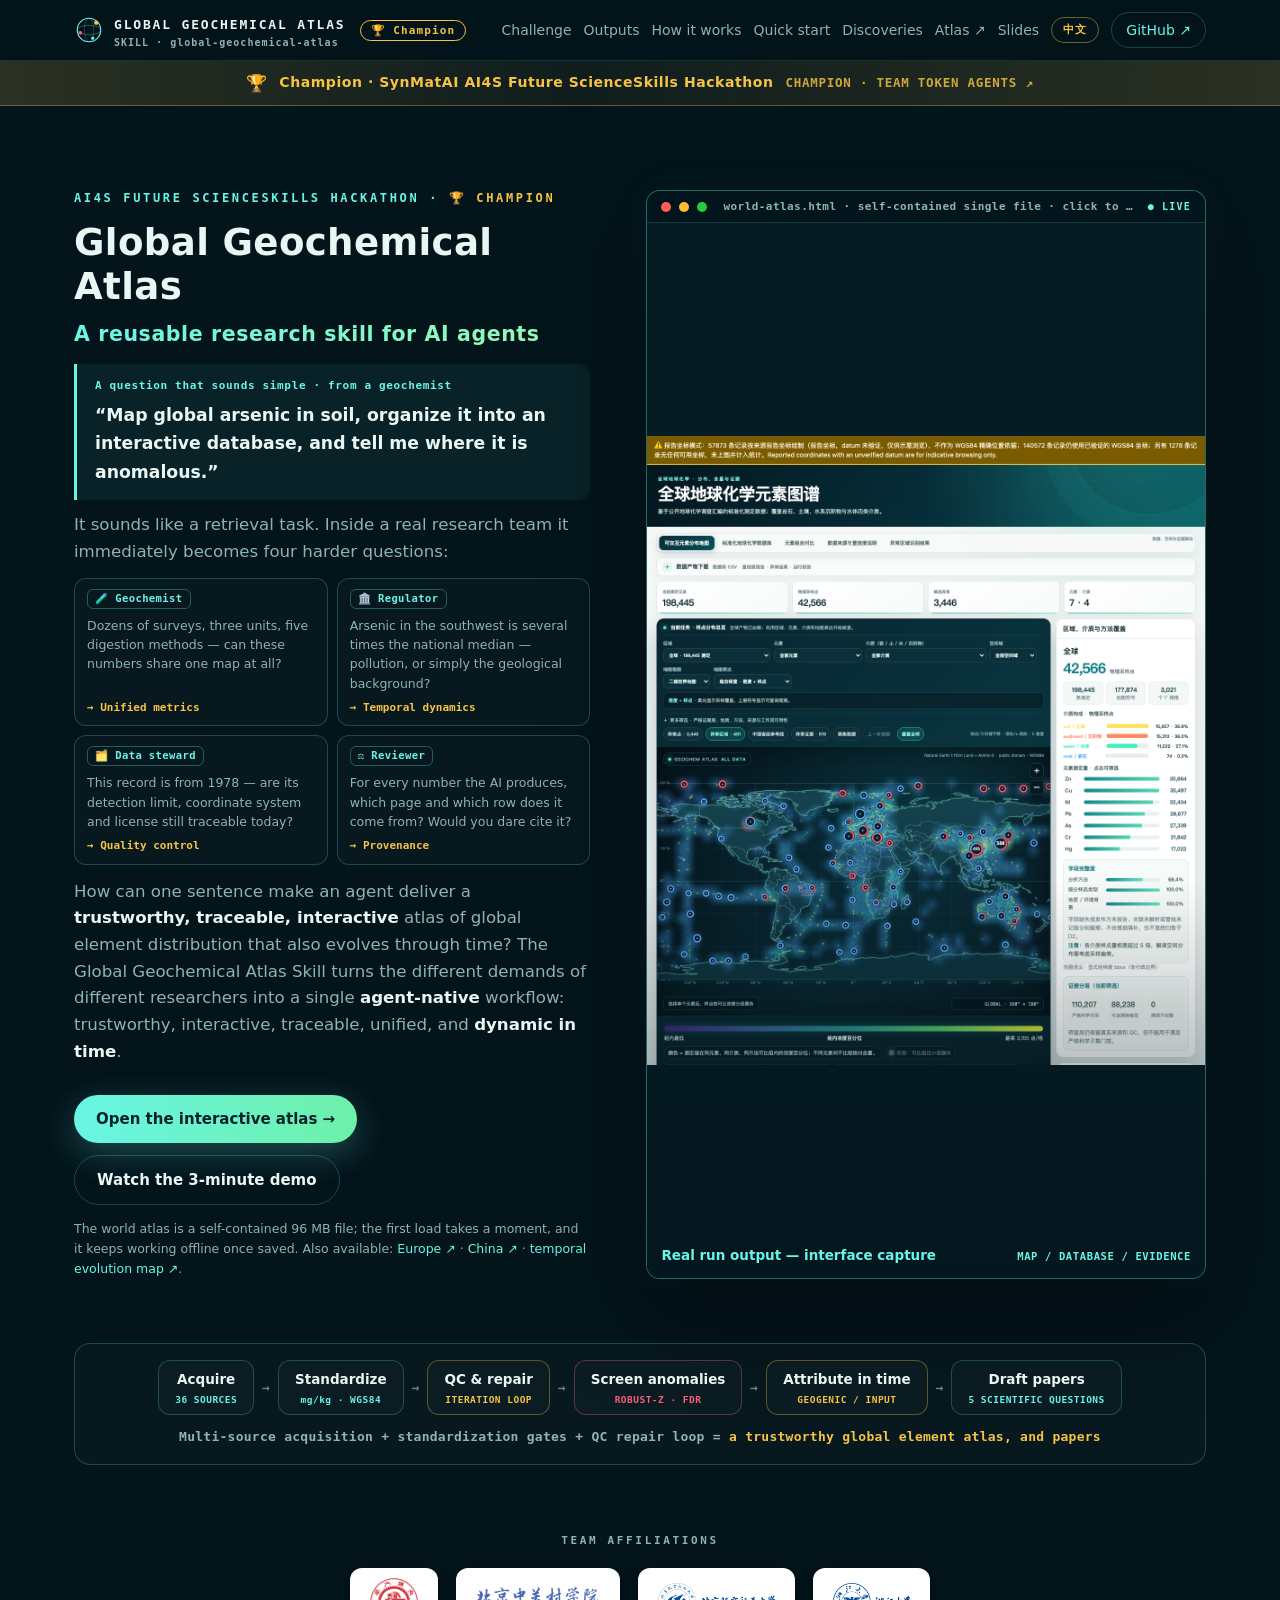
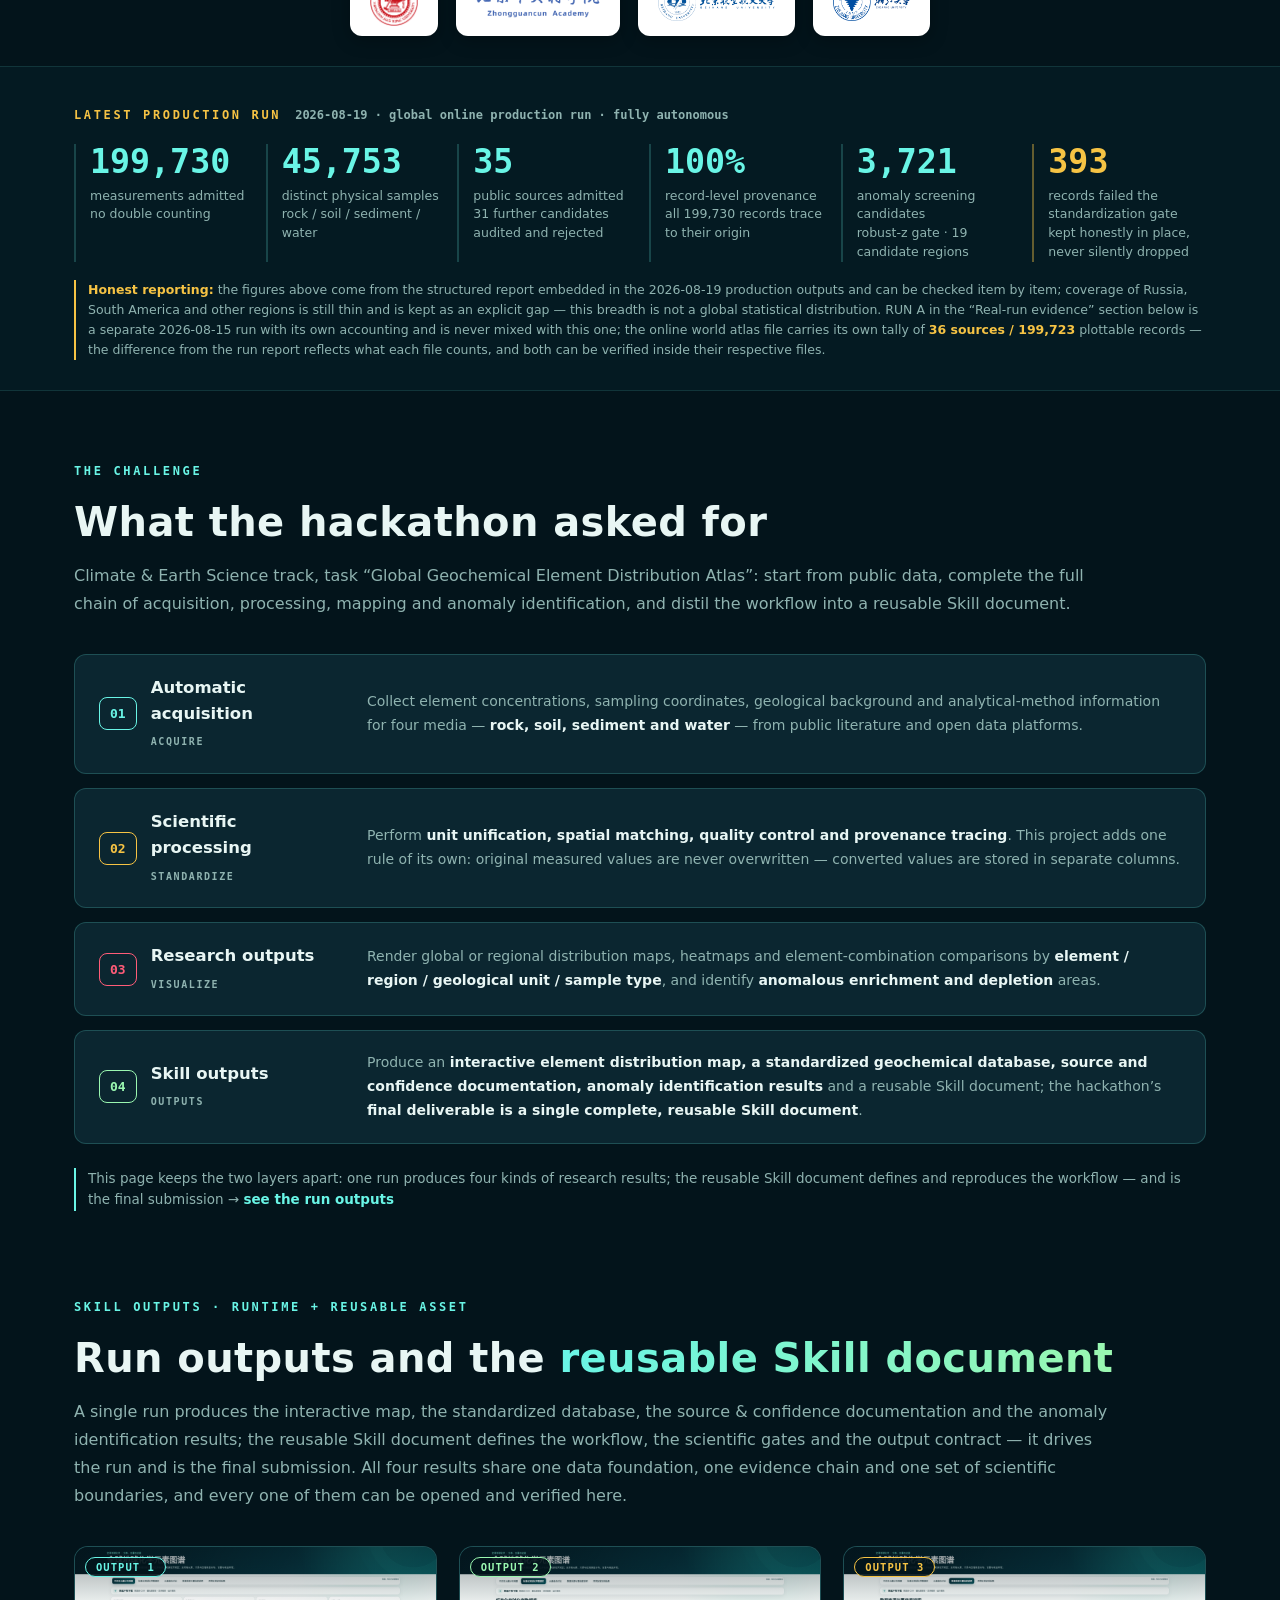
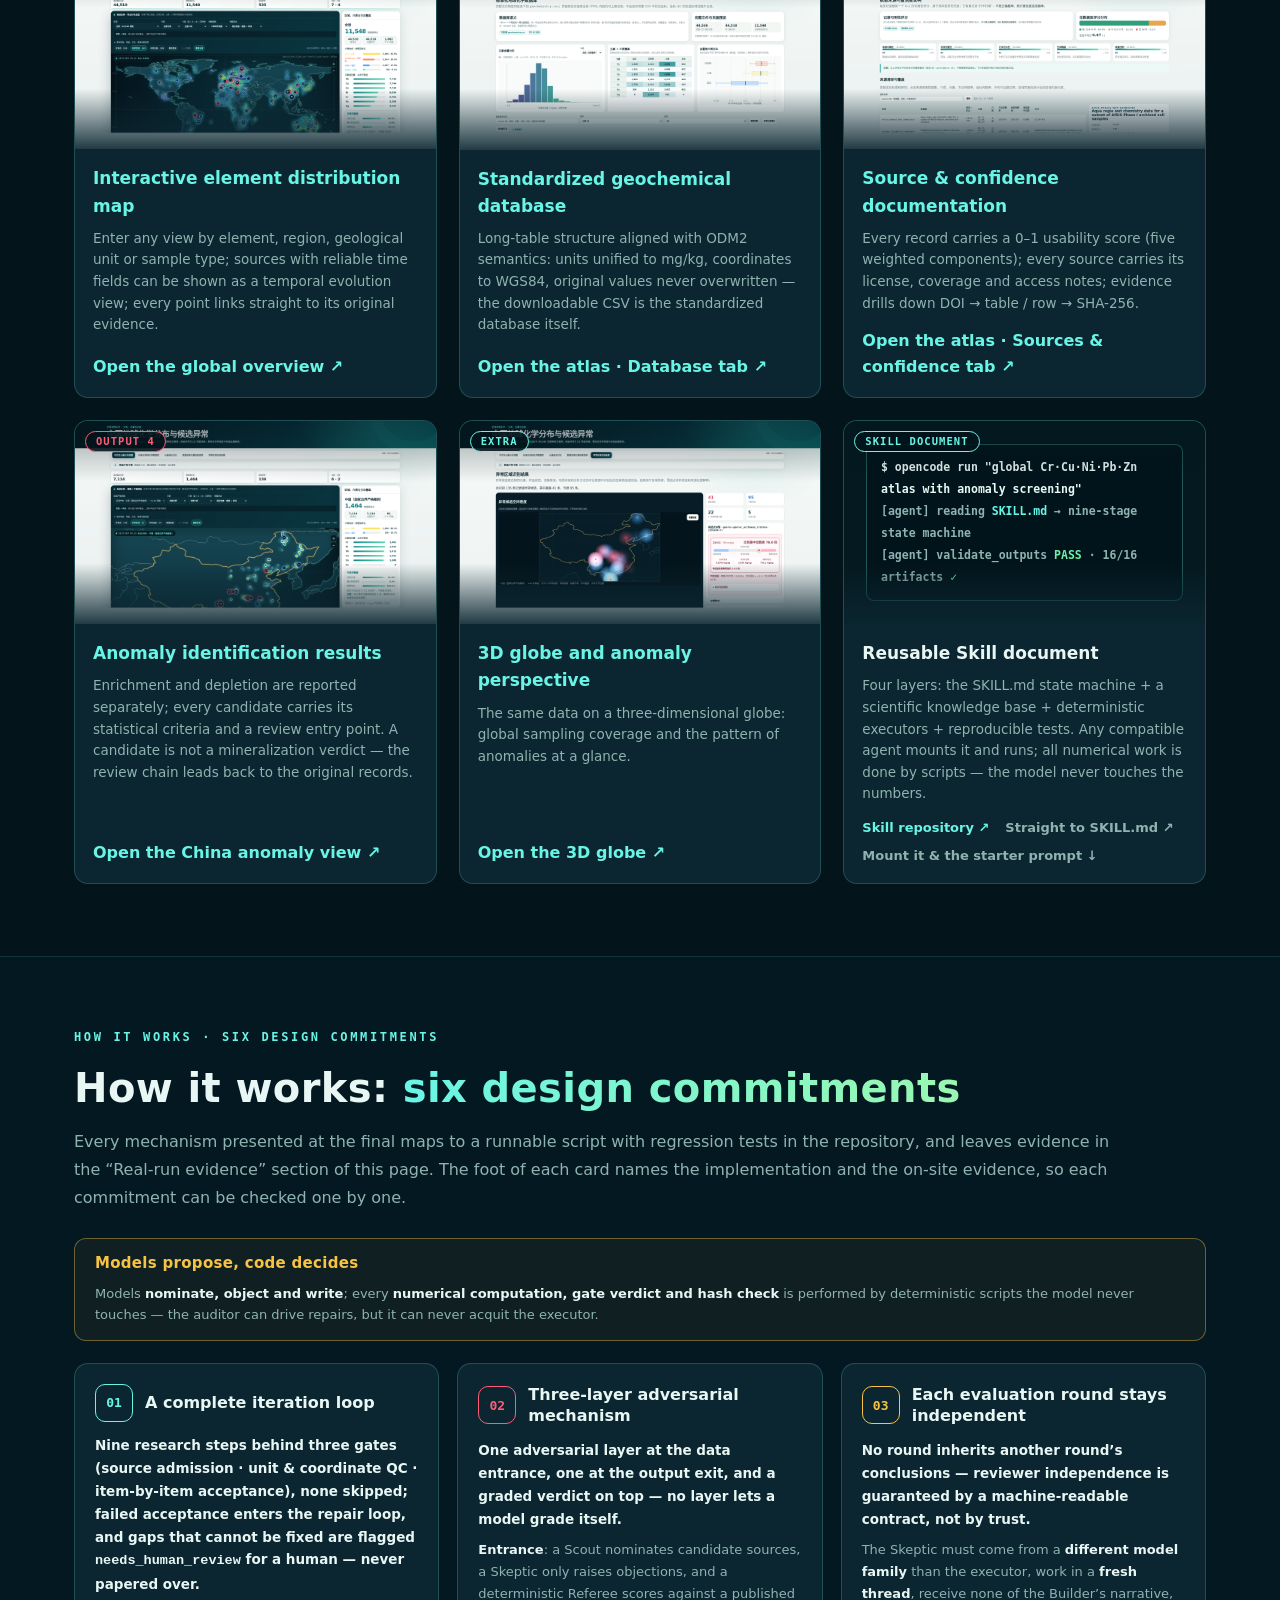
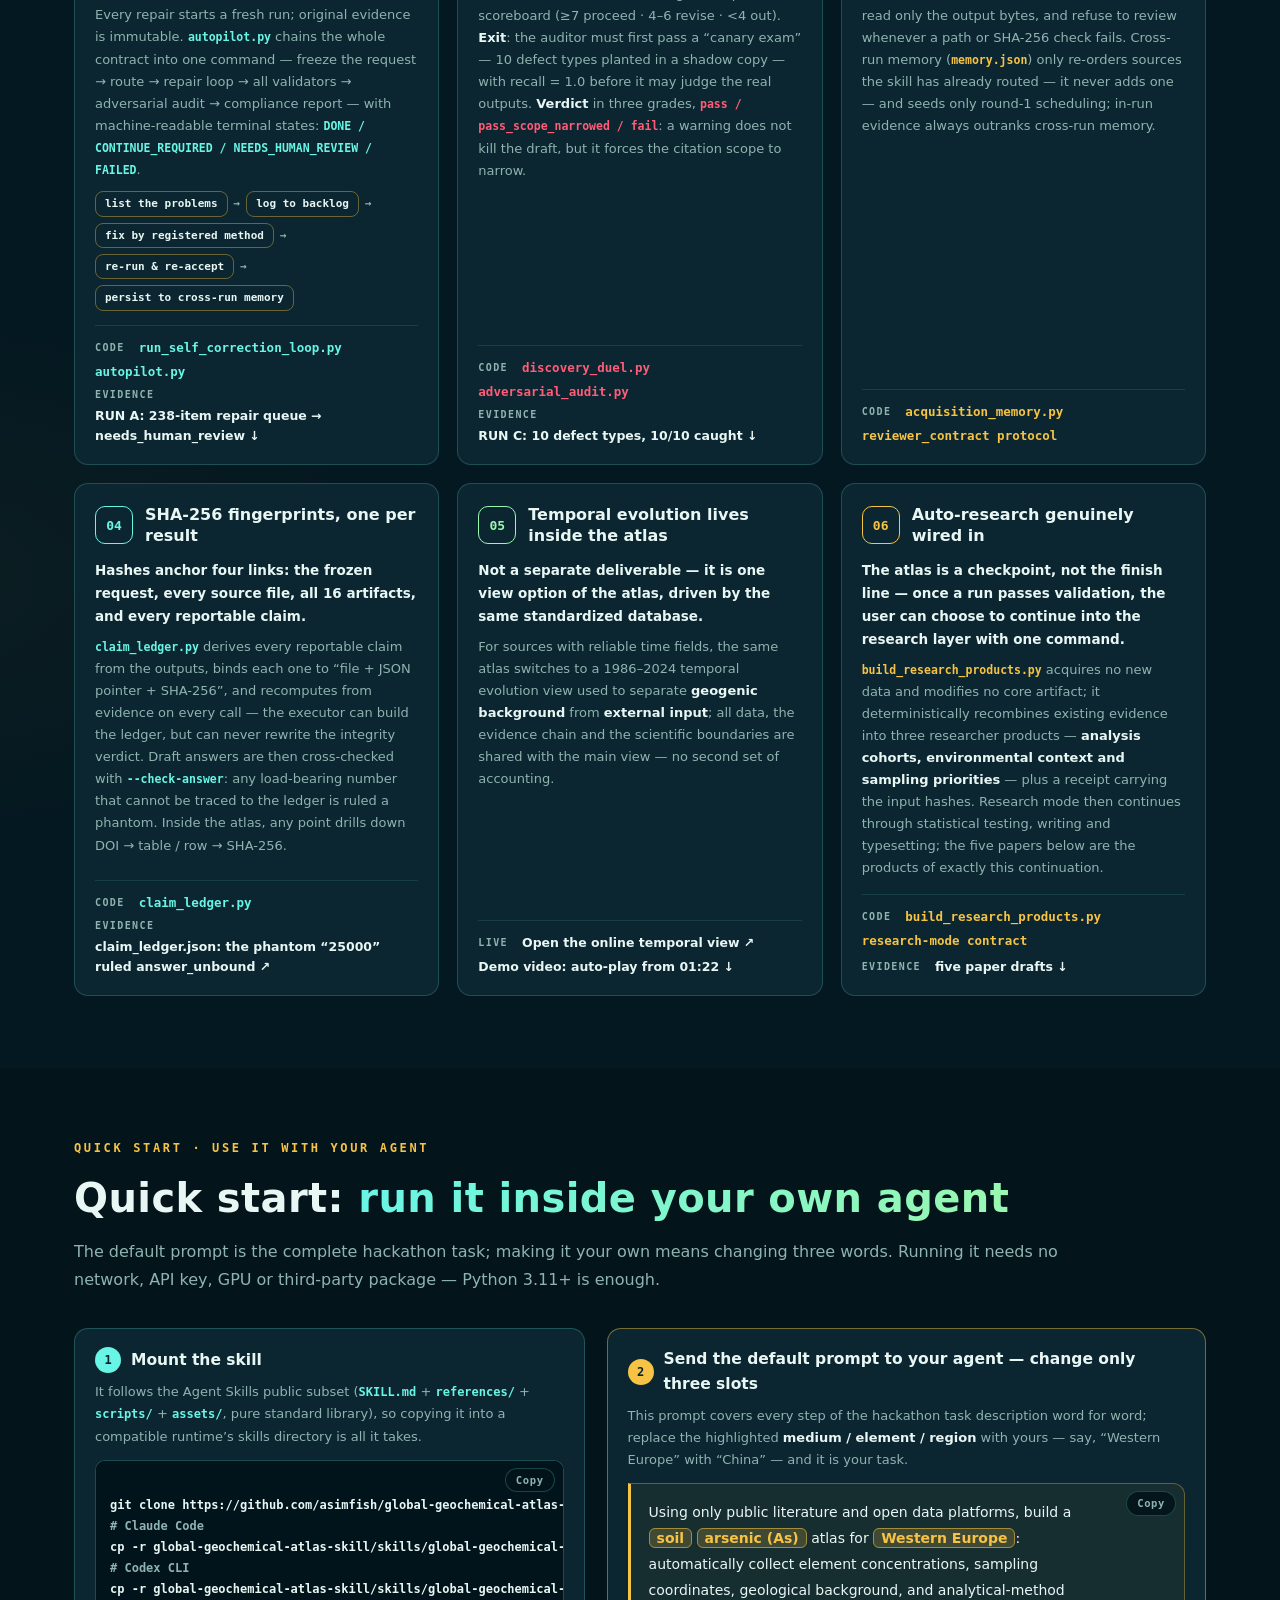
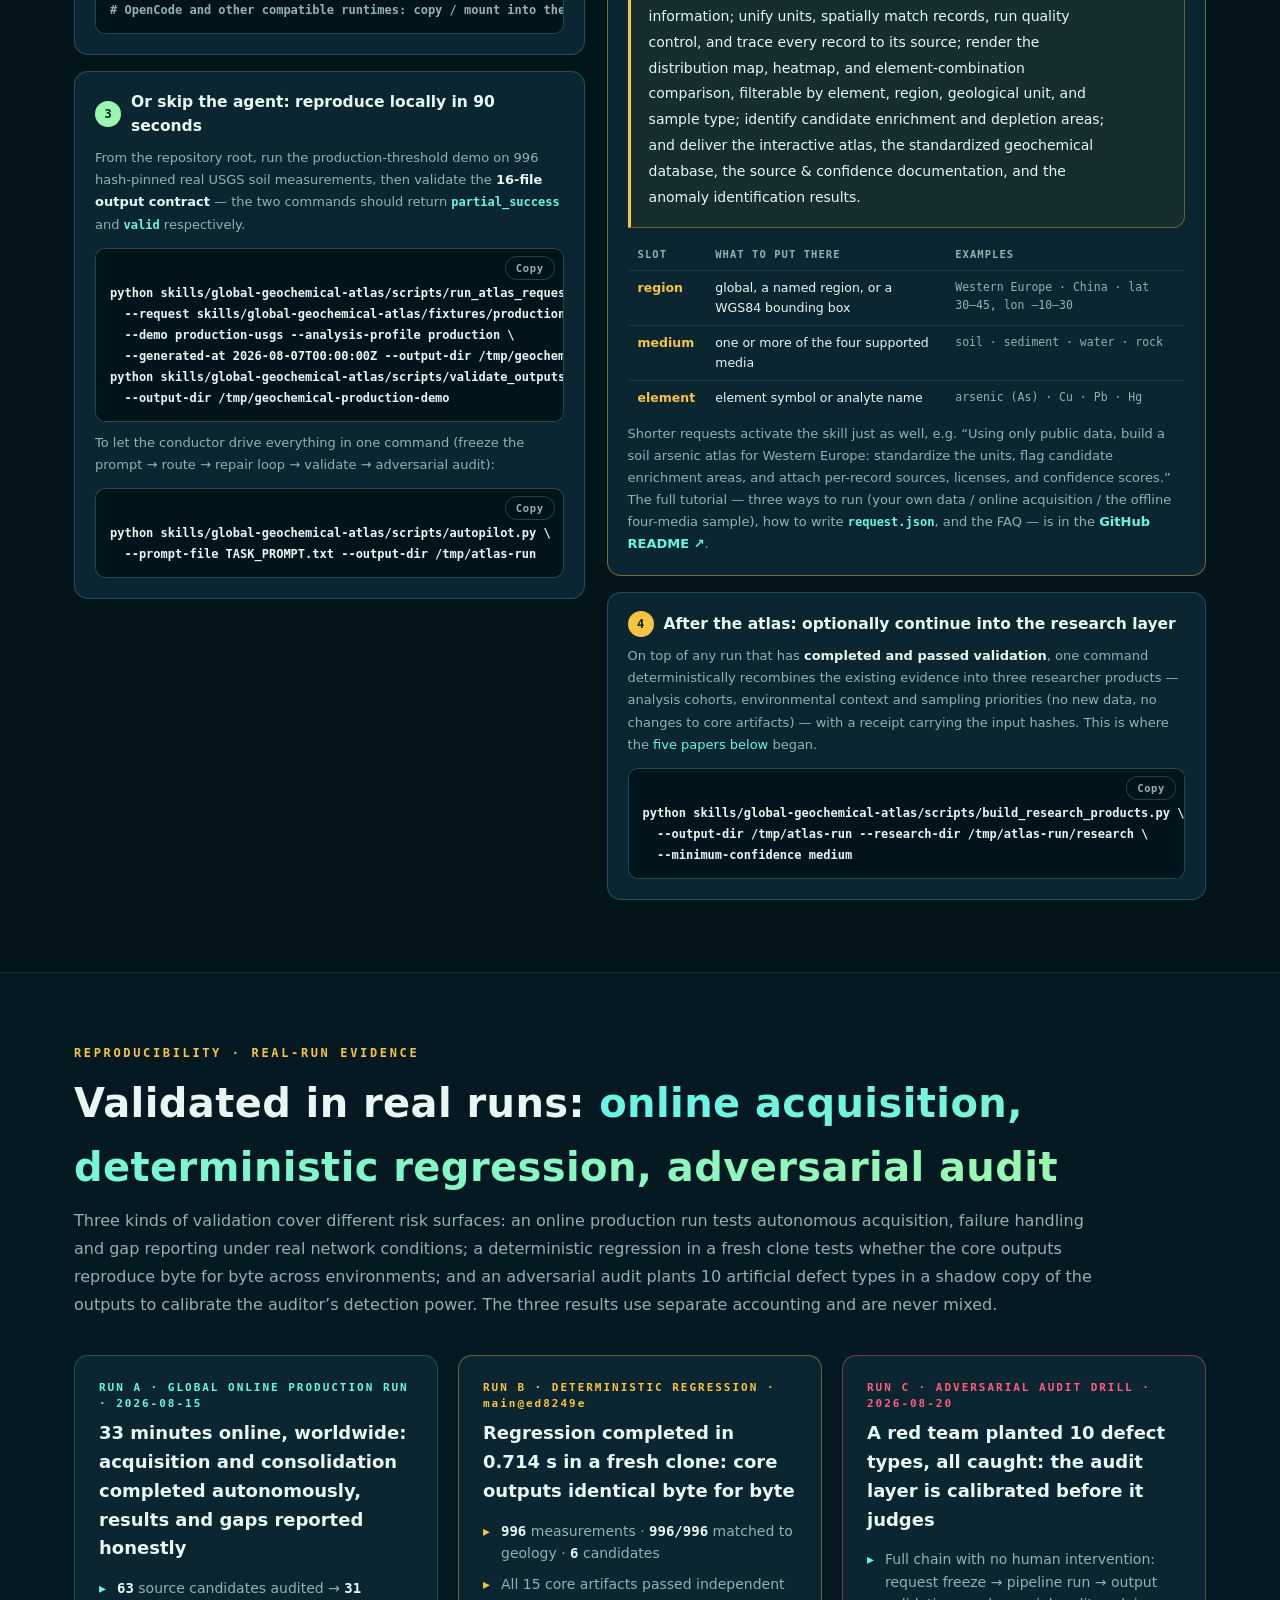
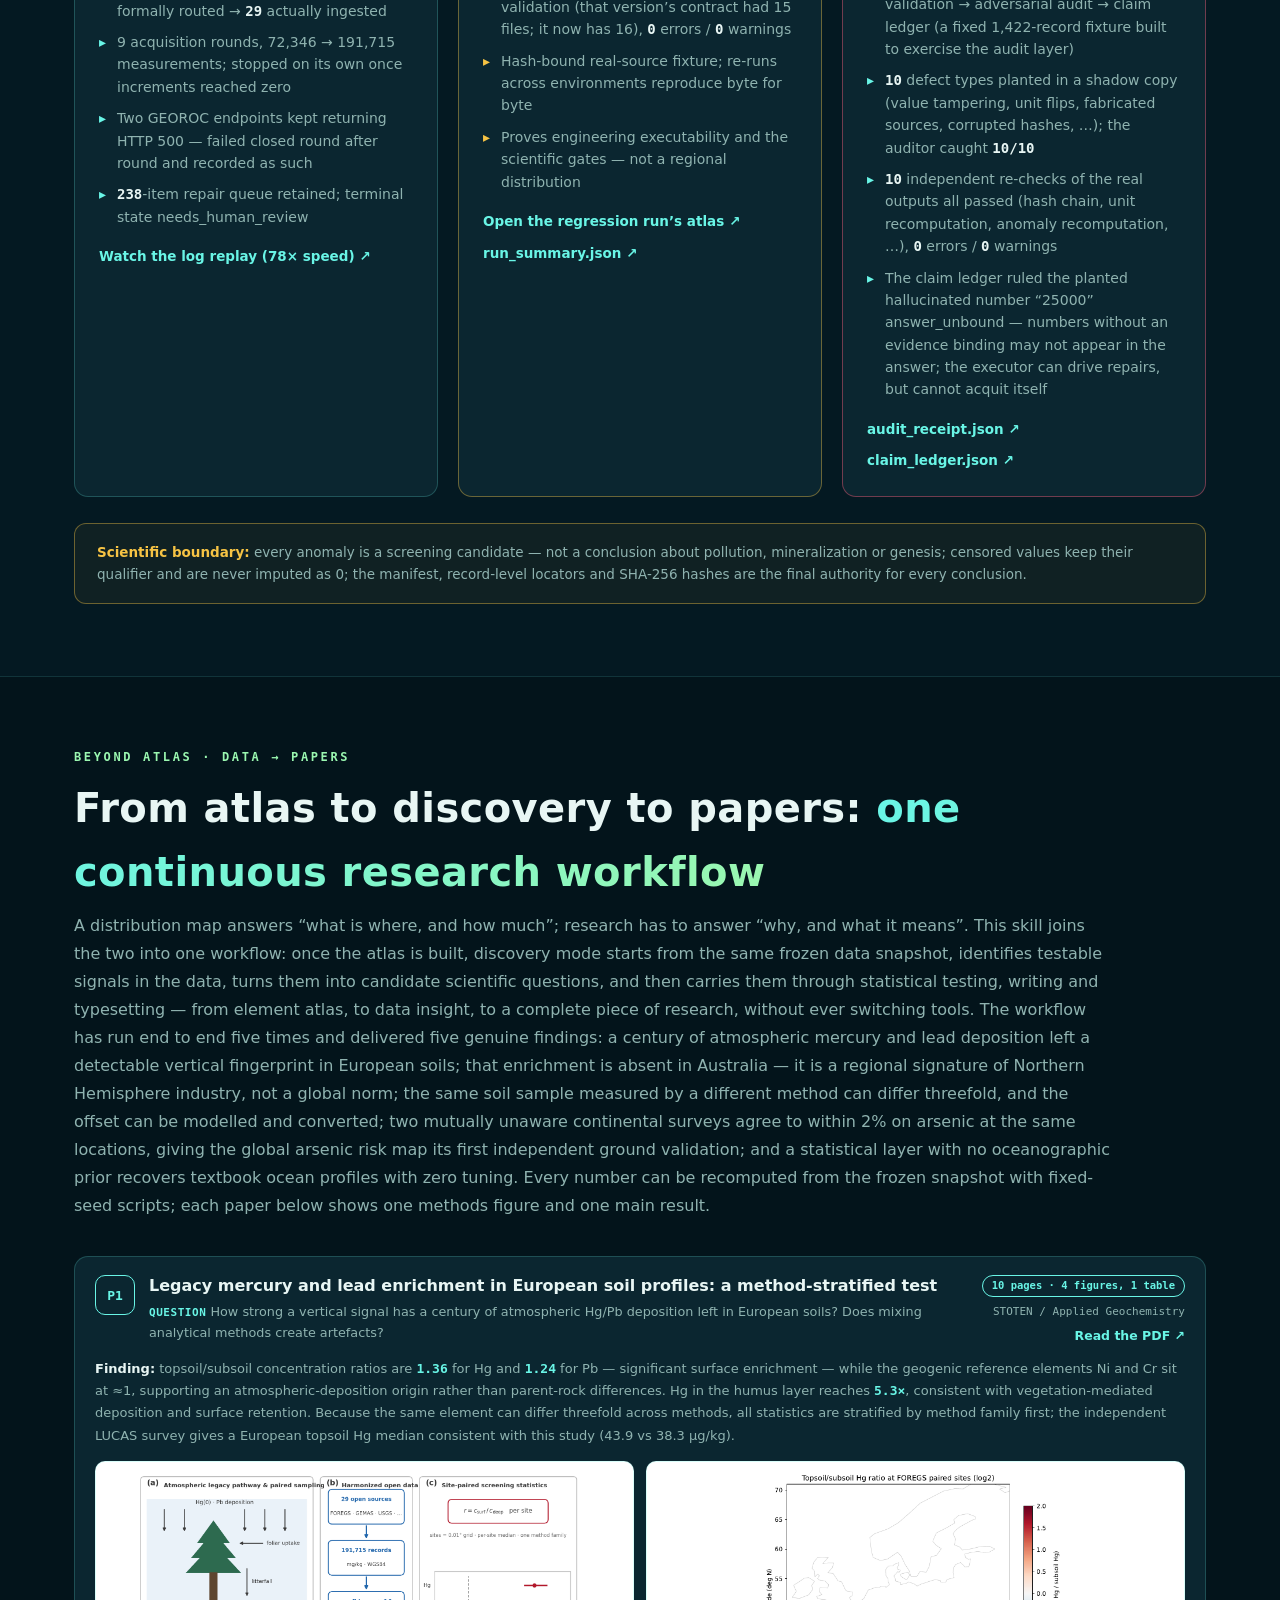
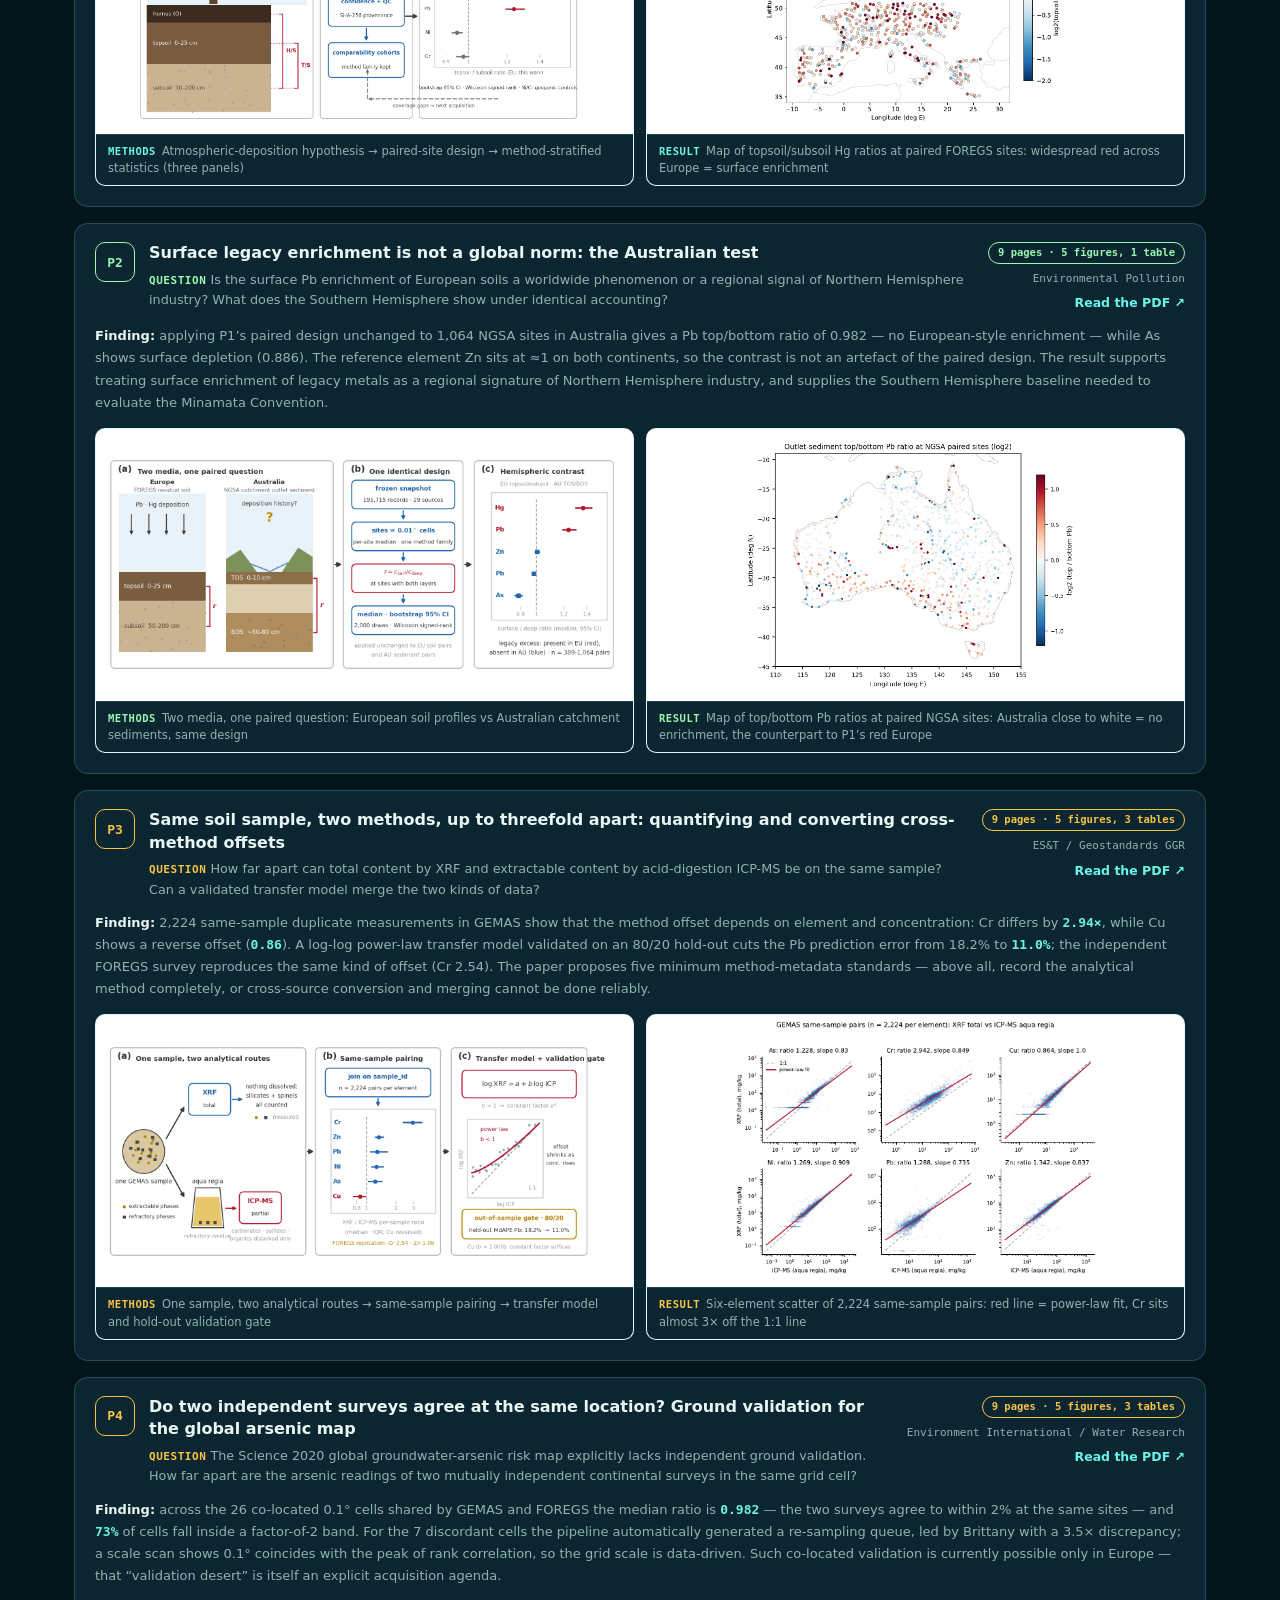
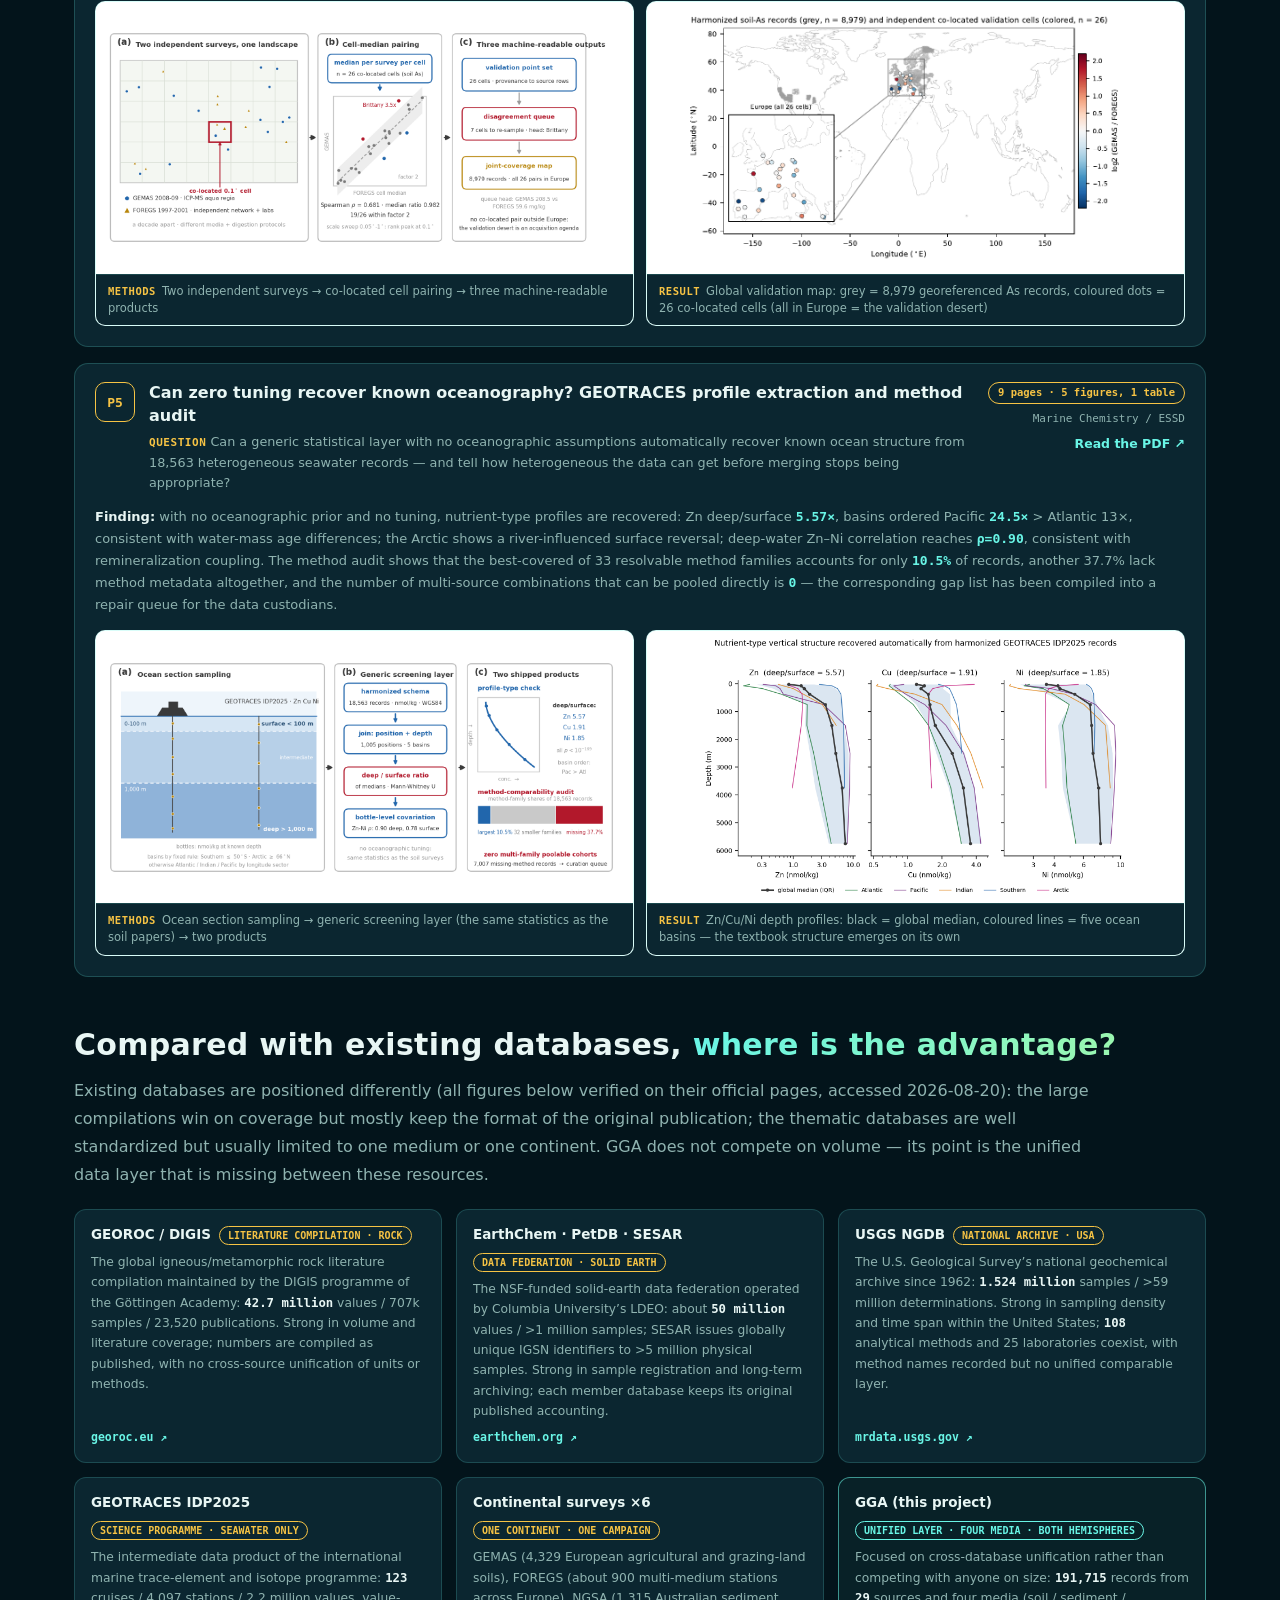
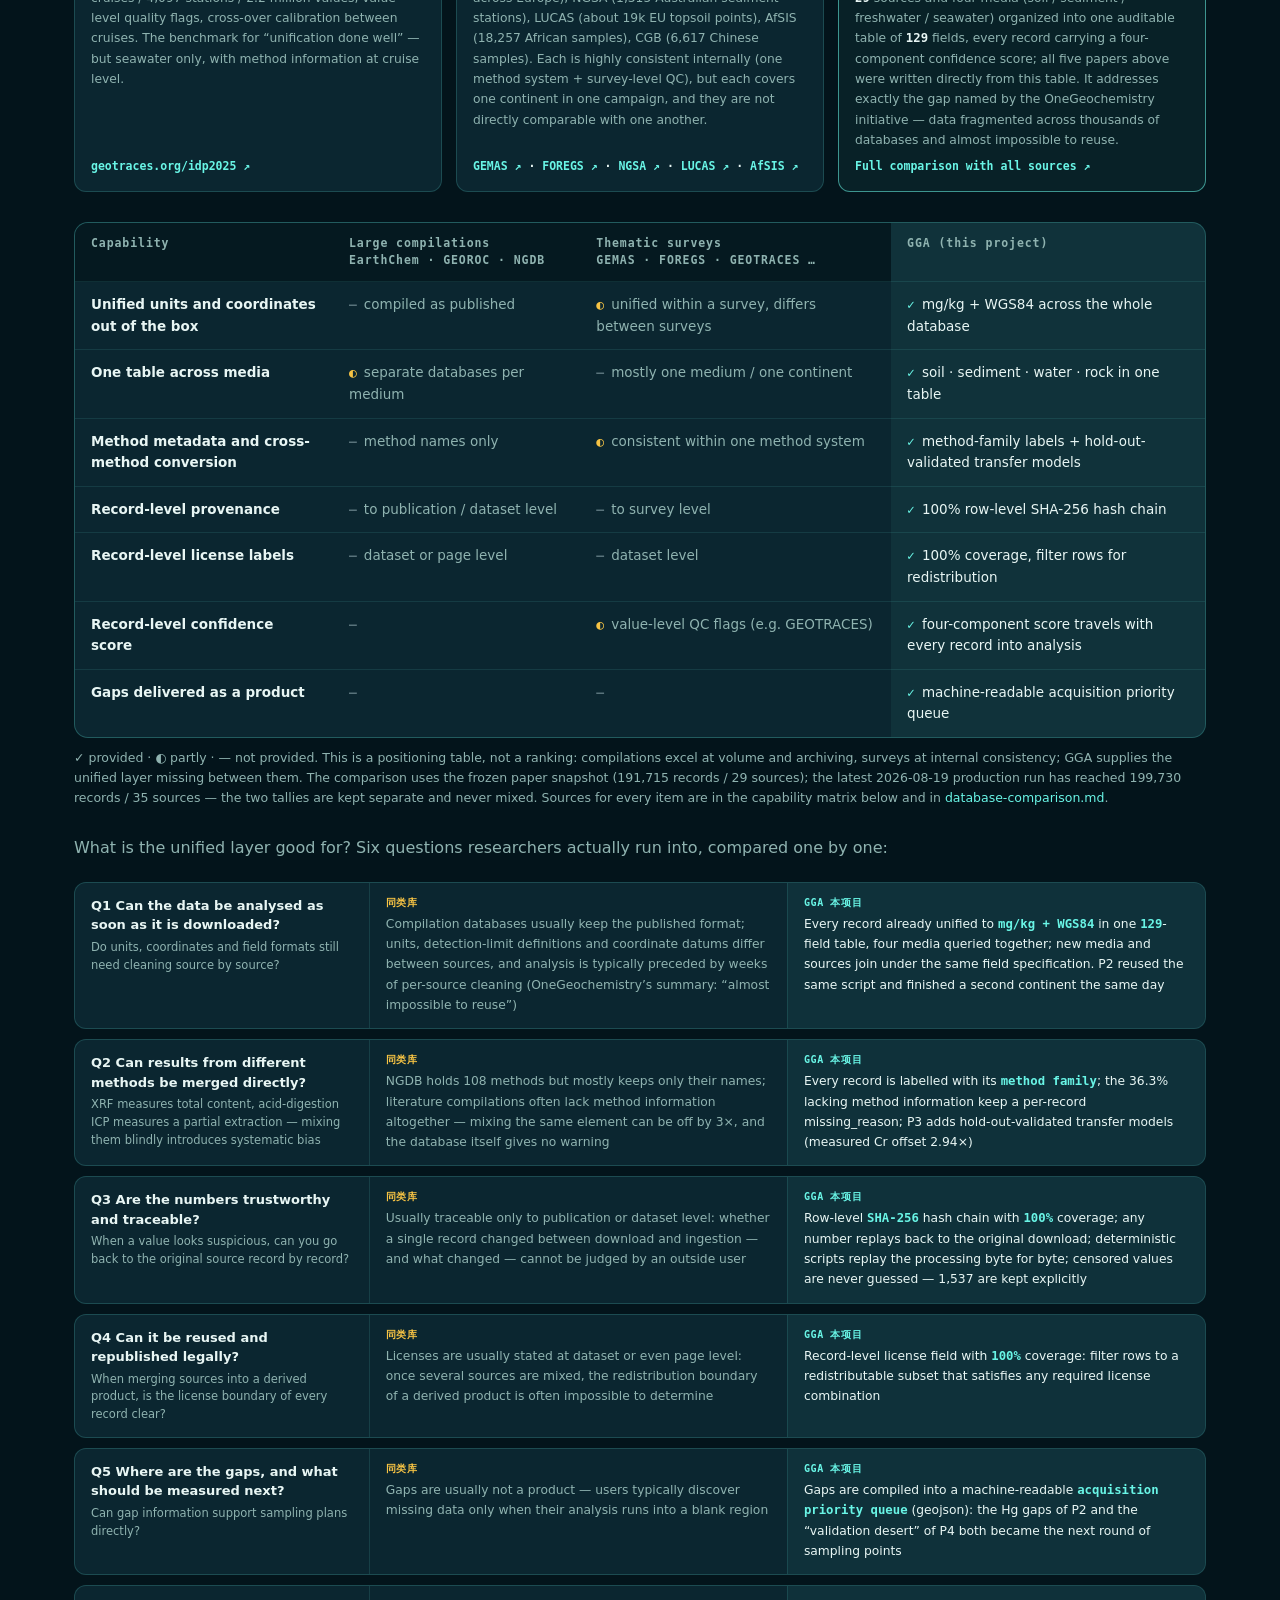
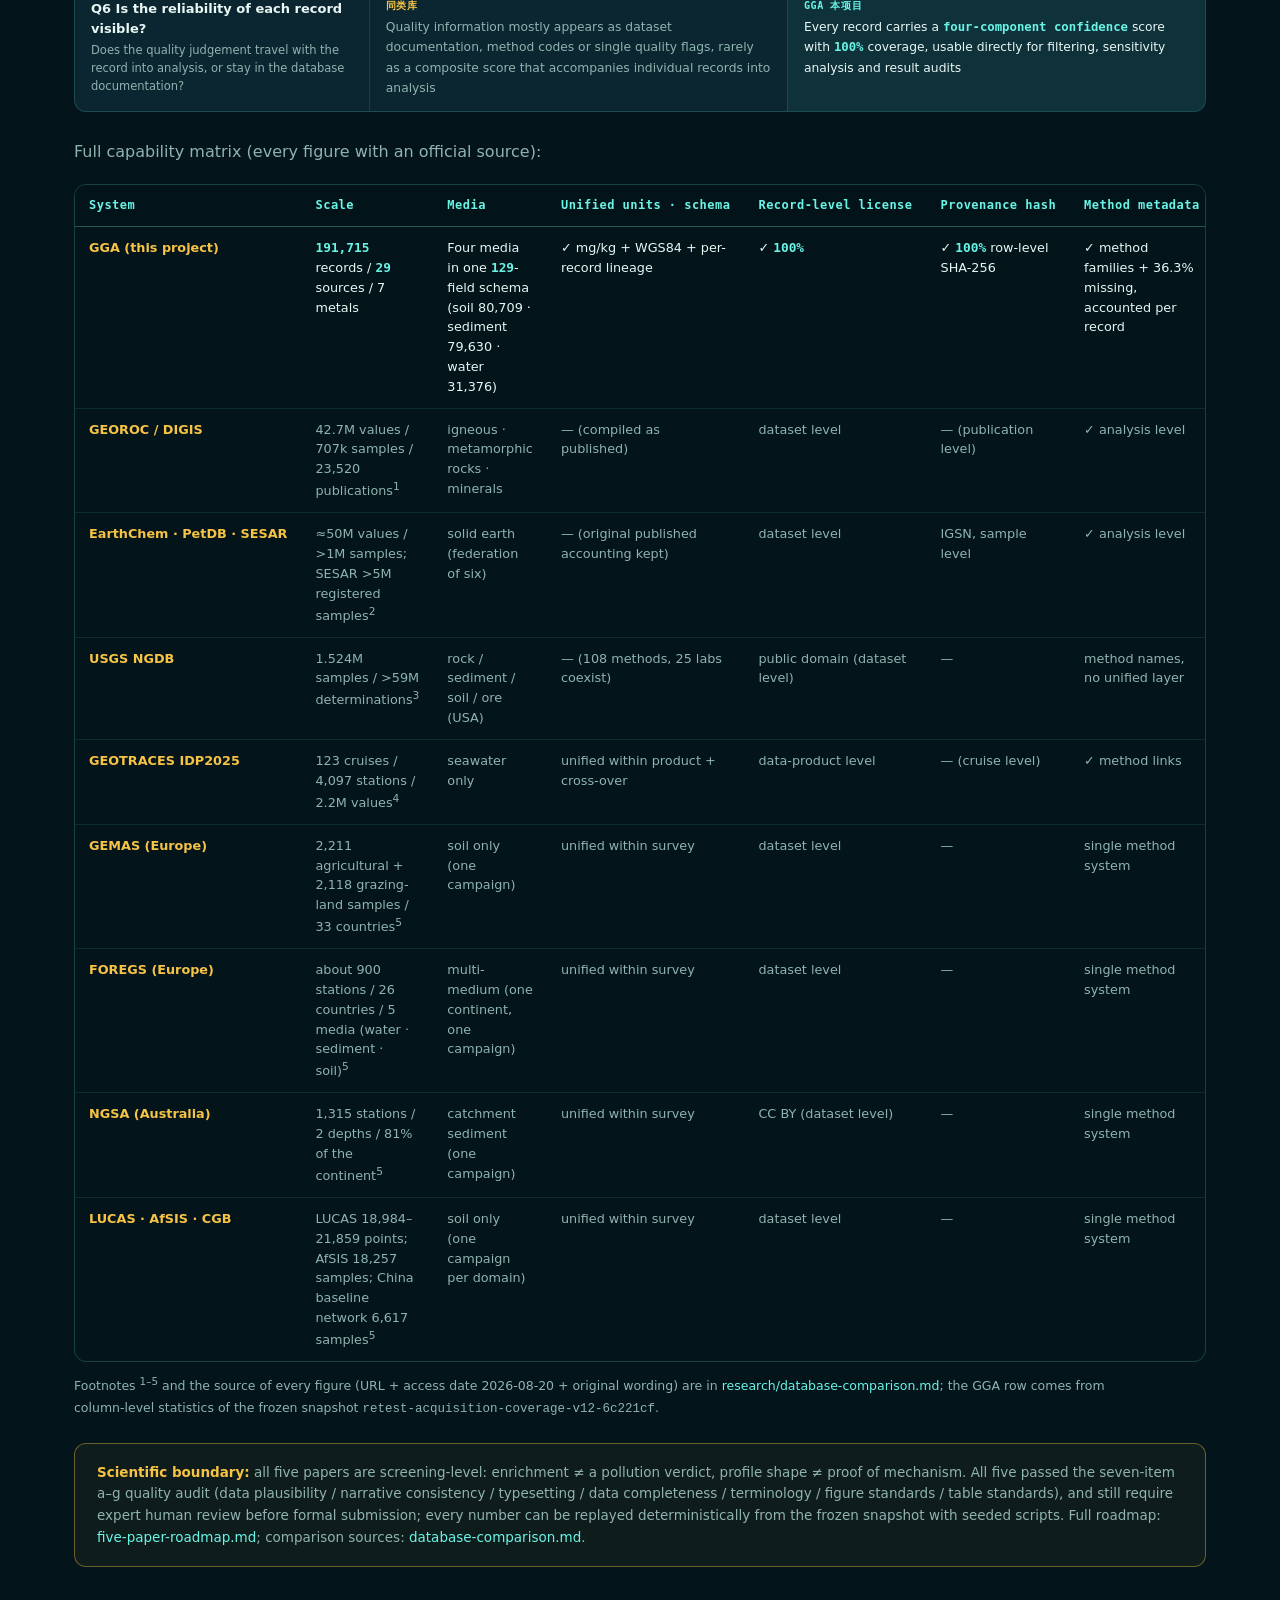
==== en.html @ 82fb8bf2 "Add English homepage (en.html) with zh/en toggle and remembered preference; add collapsible menu bel" ====
<!DOCTYPE html>
<html lang="en">
<head>
<meta charset="UTF-8">
<meta name="viewport" content="width=device-width, initial-scale=1">
<title>Global Geochemical Atlas Skill · A reusable research skill for AI agents · Team Token Agents</title>
<meta name="description" content="Global Geochemical Atlas: a reusable, agent-native research skill. An AI agent autonomously acquires public geochemical data, runs unit and coordinate quality control, renders interactive element atlases, and archives every number with a SHA-256 fingerprint. Champion of the SynMatAI AI4S Future ScienceSkills Hackathon.">
<meta name="theme-color" content="#03141b">
<link rel="canonical" href="https://asimfish.github.io/global-geochemical-atlas-demo/en.html">
<link rel="icon" type="image/svg+xml" href="data:image/svg+xml,%3Csvg xmlns='http://www.w3.org/2000/svg' viewBox='0 0 64 64'%3E%3Crect width='64' height='64' rx='14' fill='%2303141b'/%3E%3Ccircle cx='32' cy='32' r='23' fill='none' stroke='%2369f5e6' stroke-width='2.6'/%3E%3Cellipse cx='32' cy='32' rx='23' ry='9' fill='none' stroke='%2369f5e6' stroke-opacity='.5' stroke-width='1.4'/%3E%3Ccircle cx='46' cy='18' r='4.6' fill='%23f6c344'/%3E%3Ccircle cx='15' cy='38' r='3.9' fill='%23ff5c78'/%3E%3Ccircle cx='39' cy='48' r='3.4' fill='%2369f5e6'/%3E%3C/svg%3E">
<meta property="og:type" content="website">
<meta property="og:site_name" content="Global Geochemical Atlas Skill">
<meta property="og:locale" content="en_US">
<meta property="og:url" content="https://asimfish.github.io/global-geochemical-atlas-demo/en.html">
<meta property="og:title" content="Global Geochemical Atlas Skill · A reusable research skill for AI agents">
<meta property="og:description" content="An AI agent autonomously acquires public geochemical data, unifies units, runs quality control, traces every record to its source, renders interactive element atlases and flags anomaly candidates — every number carries a SHA-256 fingerprint. Champion of the SynMatAI AI4S Future ScienceSkills Hackathon.">
<meta property="og:image" content="https://asimfish.github.io/global-geochemical-atlas-demo/assets/global-overview-1920x1080.png">
<meta property="og:image:width" content="1920">
<meta property="og:image:height" content="1080">
<meta property="og:image:alt" content="Screenshot of the interactive global element distribution atlas">
<meta name="twitter:card" content="summary_large_image">
<meta name="twitter:title" content="Global Geochemical Atlas Skill · A reusable research skill for AI agents">
<meta name="twitter:description" content="Autonomous acquisition, quality control, mapping and anomaly screening of public geochemical data — every number carries a SHA-256 fingerprint.">
<meta name="twitter:image" content="https://asimfish.github.io/global-geochemical-atlas-demo/assets/global-overview-1920x1080.png">
<link rel="alternate" hreflang="zh-CN" href="https://asimfish.github.io/global-geochemical-atlas-demo/">
<link rel="alternate" hreflang="en" href="https://asimfish.github.io/global-geochemical-atlas-demo/en.html">
<link rel="alternate" hreflang="x-default" href="https://asimfish.github.io/global-geochemical-atlas-demo/">
<link rel="stylesheet" href="assets/site.css">
<script>
  // Language routing before first paint: honour ?lang= first, then a remembered explicit choice.
  (function () {
    try {
      var q = /[?&]lang=(zh|en)\b/.exec(location.search);
      var pref = q ? q[1] : localStorage.getItem('gga-lang');
      if (q) localStorage.setItem('gga-lang', q[1]);
      if (pref === 'zh') location.replace('index.html' + location.hash);
    } catch (e) {}
  })();
</script>
</head>
<body>

<header class="topbar">
  <div class="wrap">
    <a class="brand" href="#top">
      <svg viewBox="0 0 64 64" aria-hidden="true"><circle cx="32" cy="32" r="25" fill="none" stroke="#69f5e6" stroke-width="2.4"/><ellipse cx="32" cy="32" rx="25" ry="10" fill="none" stroke="rgba(105,245,230,.5)" stroke-width="1.3"/><ellipse cx="32" cy="32" rx="10" ry="25" fill="none" stroke="rgba(105,245,230,.35)" stroke-width="1.3"/><circle cx="47.5" cy="16.5" r="4.6" fill="#f6c344"/><circle cx="13.5" cy="38" r="3.9" fill="#ff5c78"/><circle cx="40" cy="49.5" r="3.4" fill="#69f5e6"/></svg>
      <span><b>GLOBAL GEOCHEMICAL ATLAS</b><small>SKILL · global-geochemical-atlas</small></span>
    </a>
    <span class="team-badge">🏆 Champion</span>
    <nav class="top-nav">
      <a href="#challenge">Challenge</a>
      <a href="#deliverables">Outputs</a>
      <a href="#how">How it works</a>
      <a href="#quickstart">Quick start</a>
      <a href="#research">Discoveries</a>
      <a href="live/world-atlas.html" target="_blank" rel="noopener">Atlas ↗</a>
      <a href="slides.html">Slides</a>
      <a class="ext" href="finals/Global-Geochemical-Atlas-Poster.pdf" target="_blank" rel="noopener">Poster</a>
      <a class="ext" href="https://xhslink.cn/o/7EMuFyOOsO5" target="_blank" rel="noopener">Xiaohongshu</a>
      <a class="ext" href="https://zhuanlan.zhihu.com/p/2073539526404879853" target="_blank" rel="noopener">Zhihu</a>
      <a class="ext" href="https://chembot.zgca.com/" target="_blank" rel="noopener">Team site</a>
      <a class="ext" href="https://synmatai.cn/hackathon" target="_blank" rel="noopener">Hackathon</a>
      <a class="lang" href="index.html" hreflang="zh-CN" lang="zh-CN" data-lang="zh" title="切换到中文">中文</a>
      <a class="gh" href="https://github.com/asimfish/global-geochemical-atlas-skill" target="_blank" rel="noopener">GitHub ↗</a>
    </nav>
    <button class="nav-toggle" type="button" aria-label="Open menu" aria-expanded="false" aria-controls="mobile-menu"><span></span><span></span><span></span></button>
  </div>
  <nav id="mobile-menu" class="mobile-menu" hidden aria-label="Site navigation">
    <a href="#challenge">The challenge</a>
    <a href="#deliverables">Run outputs</a>
    <a href="#how">How it works</a>
    <a href="#quickstart">Quick start</a>
    <a href="#runs">Real-run evidence</a>
    <a href="#research">Scientific discoveries</a>
    <a href="#video">Demo video</a>
    <a href="#materials">Downloads</a>
    <span class="mm-label">Live outputs · External links</span>
    <a href="live/world-atlas.html" target="_blank" rel="noopener">Interactive atlas<small>96 MB</small></a>
    <a href="live/world-temporal.html" target="_blank" rel="noopener">Temporal evolution atlas</a>
    <a href="slides.html">Slides (Chinese)</a>
    <a href="finals/Global-Geochemical-Atlas-Poster.pdf" target="_blank" rel="noopener">Poster PDF (Chinese)</a>
    <a href="https://github.com/asimfish/global-geochemical-atlas-skill" target="_blank" rel="noopener">GitHub skill repository ↗</a>
    <a href="https://xhslink.cn/o/7EMuFyOOsO5" target="_blank" rel="noopener">Xiaohongshu ↗</a>
    <a href="https://zhuanlan.zhihu.com/p/2073539526404879853" target="_blank" rel="noopener">Zhihu ↗</a>
    <a href="https://chembot.zgca.com/" target="_blank" rel="noopener">Team site ChemBot ↗</a>
    <a href="https://synmatai.cn/hackathon" target="_blank" rel="noopener">Hackathon site ↗</a>
    <a href="index.html" hreflang="zh-CN" lang="zh-CN" data-lang="zh">中文版 →</a>
  </nav>
</header>

<a class="champ-bar" href="https://synmatai.cn/hackathon/" target="_blank" rel="noopener">
  <div class="wrap">
    <span class="cup">🏆</span>
    <b>Champion · SynMatAI AI4S Future ScienceSkills Hackathon</b>
    <small>CHAMPION · TEAM TOKEN AGENTS ↗</small>
  </div>
</a>

<section class="hero" id="top">
  <div class="wrap">
    <div class="fx">
      <div class="eyebrow">AI4S Future ScienceSkills Hackathon · <span style="color:var(--gold)">🏆 Champion</span></div>
      <h1>Global Geochemical Atlas<span class="h1-sub gradient">A reusable research skill for AI agents</span></h1>
      <div class="hero-quote">
        <em class="q-who">A question that sounds simple · from a geochemist</em>
        <p>“Map global arsenic in soil, organize it into an interactive database, and tell me where it is anomalous.”</p>
      </div>
      <p class="sub" style="margin-top:12px">It sounds like a retrieval task. Inside a real research team it immediately becomes four harder questions:</p>
      <div class="pain-grid">
        <div class="pain-card"><span class="role">🧪 Geochemist</span><p>Dozens of surveys, three units, five digestion methods — can these numbers share one map at all?</p><em class="pl-tag">→ Unified metrics</em></div>
        <div class="pain-card"><span class="role">🏛️ Regulator</span><p>Arsenic in the southwest is several times the national median — pollution, or simply the geological background?</p><em class="pl-tag">→ Temporal dynamics</em></div>
        <div class="pain-card"><span class="role">🗂️ Data steward</span><p>This record is from 1978 — are its detection limit, coordinate system and license still traceable today?</p><em class="pl-tag">→ Quality control</em></div>
        <div class="pain-card"><span class="role">⚖️ Reviewer</span><p>For every number the AI produces, which page and which row does it come from? Would you dare cite it?</p><em class="pl-tag">→ Provenance</em></div>
      </div>
      <p class="sub" style="margin-top:14px">How can one sentence make an agent deliver a <b>trustworthy, traceable, interactive</b> atlas of global element distribution that also evolves through time? The Global Geochemical Atlas Skill turns the different demands of different researchers into a single <b>agent-native</b> workflow: trustworthy, interactive, traceable, unified, and <b>dynamic in time</b>.</p>
      <div class="cta-row">
        <a class="btn primary" href="live/world-atlas.html">Open the interactive atlas →</a>
        <a class="btn ghost" href="#video">Watch the 3-minute demo</a>
      </div>
      <p class="hero-note">The world atlas is a self-contained 96 MB file; the first load takes a moment, and it keeps working offline once saved. Also available: <a href="live/europe-atlas.html" target="_blank" rel="noopener">Europe ↗</a> · <a href="live/china-atlas.html" target="_blank" rel="noopener">China ↗</a> · <a href="live/world-temporal.html" target="_blank" rel="noopener">temporal evolution map ↗</a>.</p>
    </div>
    <a class="browser-card fx" href="live/world-atlas.html" aria-label="Open the interactive world atlas">
      <div class="browser-bar"><i></i><i></i><i></i><span>world-atlas.html · self-contained single file · click to open</span><em>● LIVE</em></div>
      <div class="shot">
        <img src="finals/assets/hero-map-1240x1400.png" alt="World atlas interface: global distribution of 198,445 measurements, anomaly candidate rings and the media coverage sidebar" loading="eager">
        <div class="shot-caption"><b>Real run output — interface capture</b><span>MAP / DATABASE / EVIDENCE</span></div>
      </div>
    </a>
    <div class="hero-band fx">
      <div class="hero-flow">
        <span class="hf-step"><b>Acquire</b><small>36 SOURCES</small></span><i>→</i>
        <span class="hf-step"><b>Standardize</b><small>mg/kg · WGS84</small></span><i>→</i>
        <span class="hf-step gold"><b>QC &amp; repair</b><small>ITERATION LOOP</small></span><i>→</i>
        <span class="hf-step red"><b>Screen anomalies</b><small>ROBUST-Z · FDR</small></span><i>→</i>
        <a class="hf-step gold" href="live/world-temporal.html" target="_blank" rel="noopener"><b>Attribute in time</b><small>GEOGENIC / INPUT</small></a><i>→</i>
        <span class="hf-step"><b>Draft papers</b><small>5 SCIENTIFIC QUESTIONS</small></span>
      </div>
      <p class="hero-formula">Multi-source acquisition + standardization gates + QC repair loop = <b>a trustworthy global element atlas, and papers</b></p>
    </div>
  </div>
</section>

<div class="orgs-bar fx">
  <div class="wrap">
    <div class="org-label">Team Affiliations</div>
    <div class="org"><img class="seal" src="assets/orgs/sjtu.png" alt="Shanghai Jiao Tong University"></div>
    <div class="org"><img class="slim" src="assets/orgs/zgca.png" alt="Beijing Zhongguancun Academy"></div>
    <div class="org"><img src="assets/orgs/buaa.png" alt="Beihang University"></div>
    <div class="org"><img src="assets/orgs/zju.png" alt="Zhejiang University"></div>
  </div>
</div>

<div class="stats">
  <div class="wrap fx">
    <div class="stats-head">
      <span class="eyebrow">Latest Production Run</span>
      <span class="date">2026-08-19 · global online production run · fully autonomous</span>
    </div>
    <div class="stats-grid">
      <div class="stat"><b data-n="199730">199,730</b><span>measurements admitted<br>no double counting</span></div>
      <div class="stat"><b data-n="45753">45,753</b><span>distinct physical samples<br>rock / soil / sediment / water</span></div>
      <div class="stat"><b data-n="35">35</b><span>public sources admitted<br>31 further candidates audited and rejected</span></div>
      <div class="stat"><b data-n="100" data-suffix="%">100%</b><span>record-level provenance<br>all 199,730 records trace to their origin</span></div>
      <div class="stat"><b data-n="3721">3,721</b><span>anomaly screening candidates<br>robust-z gate · 19 candidate regions</span></div>
      <div class="stat warn"><b data-n="393">393</b><span>records failed the standardization gate<br>kept honestly in place, never silently dropped</span></div>
    </div>
    <p class="stats-caveat"><b>Honest reporting:</b> the figures above come from the structured report embedded in the 2026-08-19 production outputs and can be checked item by item; coverage of Russia, South America and other regions is still thin and is kept as an explicit gap — this breadth is not a global statistical distribution. RUN A in the “Real-run evidence” section below is a separate 2026-08-15 run with its own accounting and is never mixed with this one; the online world atlas file carries its own tally of <b>36 sources / 199,723</b> plottable records — the difference from the run report reflects what each file counts, and both can be verified inside their respective files.</p>
  </div>
</div>

<section id="challenge" style="padding-bottom:16px">
  <div class="wrap">
    <div class="fx">
      <div class="eyebrow">The Challenge</div>
      <h2 class="section-title">What the hackathon asked for</h2>
      <p class="section-sub">Climate &amp; Earth Science track, task “Global Geochemical Element Distribution Atlas”: start from public data, complete the full chain of acquisition, processing, mapping and anomaly identification, and distil the workflow into a reusable Skill document.</p>
    </div>
    <div class="req-rows">
      <div class="req-row fx">
        <div class="req-head"><span class="req-no">01</span><span class="req-name"><b>Automatic acquisition</b><small>ACQUIRE</small></span></div>
        <p>Collect element concentrations, sampling coordinates, geological background and analytical-method information for four media — <b>rock, soil, sediment and water</b> — from public literature and open data platforms.</p>
      </div>
      <div class="req-row fx" style="--c:var(--gold)">
        <div class="req-head"><span class="req-no">02</span><span class="req-name"><b>Scientific processing</b><small>STANDARDIZE</small></span></div>
        <p>Perform <b>unit unification, spatial matching, quality control and provenance tracing</b>. This project adds one rule of its own: original measured values are never overwritten — converted values are stored in separate columns.</p>
      </div>
      <div class="req-row fx" style="--c:var(--red)">
        <div class="req-head"><span class="req-no">03</span><span class="req-name"><b>Research outputs</b><small>VISUALIZE</small></span></div>
        <p>Render global or regional distribution maps, heatmaps and element-combination comparisons by <b>element / region / geological unit / sample type</b>, and identify <b>anomalous enrichment and depletion</b> areas.</p>
      </div>
      <div class="req-row fx" style="--c:#9af7b0">
        <div class="req-head"><span class="req-no">04</span><span class="req-name"><b>Skill outputs</b><small>OUTPUTS</small></span></div>
        <p>Produce an <b>interactive element distribution map, a standardized geochemical database, source and confidence documentation, anomaly identification results</b> and a reusable Skill document; the hackathon’s <b>final deliverable is a single complete, reusable Skill document</b>.</p>
      </div>
    </div>
    <p class="req-bridge fx">This page keeps the two layers apart: one run produces four kinds of research results; the reusable Skill document defines and reproduces the workflow — and is the final submission → <a href="#deliverables">see the run outputs</a></p>
  </div>
</section>

<section id="deliverables">
  <div class="wrap">
    <div class="fx">
      <div class="eyebrow">Skill Outputs · Runtime + Reusable Asset</div>
      <h2 class="section-title">Run outputs and the <span class="gradient">reusable Skill document</span></h2>
      <p class="section-sub">A single run produces the interactive map, the standardized database, the source &amp; confidence documentation and the anomaly identification results; the reusable Skill document defines the workflow, the scientific gates and the output contract — it drives the run and is the final submission. All four results share one data foundation, one evidence chain and one set of scientific boundaries, and every one of them can be opened and verified here.</p>
    </div>
    <div class="cards">
      <a class="card fx" href="live/world-atlas.html" target="_blank" rel="noopener">
        <div class="thumb"><span class="tag">OUTPUT 1</span><img src="assets/global-overview-1920x1080.png" alt="Interactive element distribution map" loading="lazy"></div>
        <div class="body">
          <h3>Interactive element distribution map</h3>
          <p>Enter any view by element, region, geological unit or sample type; sources with reliable time fields can be shown as a temporal evolution view; every point links straight to its original evidence.</p>
          <div class="links"><span style="color:var(--mint);font-weight:700">Open the global overview ↗</span></div>
        </div>
      </a>
      <a class="card fx" href="live/world-atlas.html" target="_blank" rel="noopener" style="--c:#9af7b0">
        <div class="thumb"><span class="tag" style="--c:#9af7b0">OUTPUT 2</span><img src="assets/database-view-1920x1080.png" alt="Standardized geochemical database" loading="lazy"></div>
        <div class="body">
          <h3>Standardized geochemical database</h3>
          <p>Long-table structure aligned with ODM2 semantics: units unified to mg/kg, coordinates to WGS84, original values never overwritten — the downloadable CSV is the standardized database itself.</p>
          <div class="links"><span style="color:var(--mint);font-weight:700">Open the atlas · Database tab ↗</span></div>
        </div>
      </a>
      <a class="card fx" href="live/world-atlas.html" target="_blank" rel="noopener" style="--c:var(--gold)">
        <div class="thumb"><span class="tag" style="--c:var(--gold)">OUTPUT 3</span><img src="assets/source-view-1920x1080.png" alt="Source and confidence documentation" loading="lazy"></div>
        <div class="body">
          <h3>Source &amp; confidence documentation</h3>
          <p>Every record carries a 0–1 usability score (five weighted components); every source carries its license, coverage and access notes; evidence drills down DOI → table / row → SHA-256.</p>
          <div class="links"><span style="color:var(--mint);font-weight:700">Open the atlas · Sources &amp; confidence tab ↗</span></div>
        </div>
      </a>
      <a class="card fx" href="live/china-atlas.html" target="_blank" rel="noopener" style="--c:var(--red)">
        <div class="thumb"><span class="tag" style="--c:var(--red)">OUTPUT 4</span><img src="assets/china-anomaly-1920x1080.png" alt="Anomaly identification results" loading="lazy"></div>
        <div class="body">
          <h3>Anomaly identification results</h3>
          <p>Enrichment and depletion are reported separately; every candidate carries its statistical criteria and a review entry point. A candidate is not a mineralization verdict — the review chain leads back to the original records.</p>
          <div class="links"><span style="color:var(--mint);font-weight:700">Open the China anomaly view ↗</span></div>
        </div>
      </a>
      <a class="card fx" href="live/globe-3d.html" target="_blank" rel="noopener">
        <div class="thumb"><span class="tag">EXTRA</span><img src="assets/anomaly-view-1920x1080.png" alt="3D globe view" loading="lazy"></div>
        <div class="body">
          <h3>3D globe and anomaly perspective</h3>
          <p>The same data on a three-dimensional globe: global sampling coverage and the pattern of anomalies at a glance.</p>
          <div class="links"><span style="color:var(--mint);font-weight:700">Open the 3D globe ↗</span></div>
        </div>
      </a>
      <div class="card skill-card fx">
        <div class="thumb">
          <span class="tag">SKILL DOCUMENT</span>
          <div class="term-mini">
            <div class="cmd">$ opencode run "global Cr·Cu·Ni·Pb·Zn atlas with anomaly screening"</div>
            <div>[agent] reading <b>SKILL.md</b> → nine-stage state machine</div>
            <div>[agent] validate_outputs <span class="ok">PASS</span> · 16/16 artifacts <span class="ok">✓</span></div>
          </div>
        </div>
        <div class="body">
          <h3>Reusable Skill document</h3>
          <p>Four layers: the SKILL.md state machine + a scientific knowledge base + deterministic executors + reproducible tests. Any compatible agent mounts it and runs; all numerical work is done by scripts — the model never touches the numbers.</p>
          <div class="links">
            <a href="https://github.com/asimfish/global-geochemical-atlas-skill" target="_blank" rel="noopener">Skill repository ↗</a>
            <a class="minor" href="https://github.com/asimfish/global-geochemical-atlas-skill/blob/main/skills/global-geochemical-atlas/SKILL.md" target="_blank" rel="noopener">Straight to SKILL.md ↗</a>
            <a class="minor" href="#quickstart">Mount it &amp; the starter prompt ↓</a>
          </div>
        </div>
      </div>
    </div>
  </div>
</section>

<section class="how" id="how">
  <div class="wrap">
    <div class="fx">
      <div class="eyebrow">How It Works · Six Design Commitments</div>
      <h2 class="section-title">How it works: <span class="gradient">six design commitments</span></h2>
      <p class="section-sub">Every mechanism presented at the final maps to a runnable script with regression tests in the repository, and leaves evidence in the “Real-run evidence” section of this page. The foot of each card names the implementation and the on-site evidence, so each commitment can be checked one by one.</p>
      <div class="principle"><b>Models propose, code decides</b><span>Models <em>nominate, object and write</em>; every <em>numerical computation, gate verdict and hash check</em> is performed by deterministic scripts the model never touches — the auditor can drive repairs, but it can never acquit the executor.</span></div>
    </div>
    <div class="how-grid">
      <article class="how-card fx">
        <div class="how-head"><span class="how-no">01</span><b>A complete iteration loop</b></div>
        <p class="promise">Nine research steps behind three gates (source admission · unit &amp; coordinate QC · item-by-item acceptance), none skipped; failed acceptance enters the repair loop, and gaps that cannot be fixed are flagged <code>needs_human_review</code> for a human — never papered over.</p>
        <p class="detail">Every repair starts a fresh run; original evidence is immutable. <code>autopilot.py</code> chains the whole contract into one command — freeze the request → route → repair loop → all validators → adversarial audit → compliance report — with machine-readable terminal states: <code>DONE / CONTINUE_REQUIRED / NEEDS_HUMAN_REVIEW / FAILED</code>.</p>
        <div class="loop-steps"><span>list the problems</span><i>→</i><span>log to backlog</span><i>→</i><span>fix by registered method</span><i>→</i><span>re-run &amp; re-accept</span><i>→</i><span>persist to cross-run memory</span></div>
        <div class="how-foot">
          <div class="row"><span class="lbl">CODE</span>
          <a href="https://github.com/asimfish/global-geochemical-atlas-skill/blob/main/skills/global-geochemical-atlas/scripts/run_self_correction_loop.py" target="_blank" rel="noopener">run_self_correction_loop.py</a>
          <a href="https://github.com/asimfish/global-geochemical-atlas-skill/blob/main/skills/global-geochemical-atlas/scripts/autopilot.py" target="_blank" rel="noopener">autopilot.py</a></div>
          <div class="row"><span class="lbl">EVIDENCE</span><a class="site" href="#runs">RUN A: 238-item repair queue → needs_human_review ↓</a></div>
        </div>
      </article>
      <article class="how-card fx" style="--c:var(--red)">
        <div class="how-head"><span class="how-no">02</span><b>Three-layer adversarial mechanism</b></div>
        <p class="promise">One adversarial layer at the data entrance, one at the output exit, and a graded verdict on top — no layer lets a model grade itself.</p>
        <p class="detail"><b>Entrance</b>: a Scout nominates candidate sources, a Skeptic only raises objections, and a deterministic Referee scores against a published scoreboard (≥7 proceed · 4–6 revise · &lt;4 out). <b>Exit</b>: the auditor must first pass a “canary exam” — 10 defect types planted in a shadow copy — with recall = 1.0 before it may judge the real outputs. <b>Verdict</b> in three grades, <code>pass / pass_scope_narrowed / fail</code>: a warning does not kill the draft, but it forces the citation scope to narrow.</p>
        <div class="how-foot">
          <div class="row"><span class="lbl">CODE</span>
          <a href="https://github.com/asimfish/global-geochemical-atlas-skill/blob/main/skills/global-geochemical-atlas/scripts/discovery_duel.py" target="_blank" rel="noopener">discovery_duel.py</a>
          <a href="https://github.com/asimfish/global-geochemical-atlas-skill/blob/main/skills/global-geochemical-atlas/scripts/adversarial_audit.py" target="_blank" rel="noopener">adversarial_audit.py</a></div>
          <div class="row"><span class="lbl">EVIDENCE</span><a class="site" href="#runs">RUN C: 10 defect types, 10/10 caught ↓</a></div>
        </div>
      </article>
      <article class="how-card fx" style="--c:var(--gold)">
        <div class="how-head"><span class="how-no">03</span><b>Each evaluation round stays independent</b></div>
        <p class="promise">No round inherits another round’s conclusions — reviewer independence is guaranteed by a machine-readable contract, not by trust.</p>
        <p class="detail">The Skeptic must come from a <b>different model family</b> than the executor, work in a <b>fresh thread</b>, receive none of the Builder’s narrative, read only the output bytes, and refuse to review whenever a path or SHA-256 check fails. Cross-run memory (<code>memory.json</code>) only re-orders sources the skill has already routed — it never adds one — and seeds only round-1 scheduling; in-run evidence always outranks cross-run memory.</p>
        <div class="how-foot">
          <div class="row"><span class="lbl">CODE</span>
          <a href="https://github.com/asimfish/global-geochemical-atlas-skill/blob/main/skills/global-geochemical-atlas/scripts/acquisition_memory.py" target="_blank" rel="noopener">acquisition_memory.py</a>
          <a href="https://github.com/asimfish/global-geochemical-atlas-skill/blob/main/skills/global-geochemical-atlas/references/adversarial-audit.md" target="_blank" rel="noopener">reviewer_contract protocol</a></div>
        </div>
      </article>
      <article class="how-card fx">
        <div class="how-head"><span class="how-no">04</span><b>SHA-256 fingerprints, one per result</b></div>
        <p class="promise">Hashes anchor four links: the frozen request, every source file, all 16 artifacts, and every reportable claim.</p>
        <p class="detail"><code>claim_ledger.py</code> derives every reportable claim from the outputs, binds each one to “file + JSON pointer + SHA-256”, and recomputes from evidence on every call — the executor can build the ledger, but can never rewrite the integrity verdict. Draft answers are then cross-checked with <code>--check-answer</code>: any load-bearing number that cannot be traced to the ledger is ruled a phantom. Inside the atlas, any point drills down DOI → table / row → SHA-256.</p>
        <div class="how-foot">
          <div class="row"><span class="lbl">CODE</span>
          <a href="https://github.com/asimfish/global-geochemical-atlas-skill/blob/main/skills/global-geochemical-atlas/scripts/claim_ledger.py" target="_blank" rel="noopener">claim_ledger.py</a></div>
          <div class="row"><span class="lbl">EVIDENCE</span><a class="site" href="finals/audit-run/claim_ledger.json" target="_blank" rel="noopener">claim_ledger.json: the phantom “25000” ruled answer_unbound ↗</a></div>
        </div>
      </article>
      <article class="how-card fx" style="--c:#9af7b0">
        <div class="how-head"><span class="how-no">05</span><b>Temporal evolution lives inside the atlas</b></div>
        <p class="promise">Not a separate deliverable — it is one view option of the atlas, driven by the same standardized database.</p>
        <p class="detail">For sources with reliable time fields, the same atlas switches to a 1986–2024 temporal evolution view used to separate <b>geogenic background</b> from <b>external input</b>; all data, the evidence chain and the scientific boundaries are shared with the main view — no second set of accounting.</p>
        <div class="how-foot">
          <div class="row"><span class="lbl">LIVE</span>
          <a class="site" href="live/world-temporal.html" target="_blank" rel="noopener">Open the online temporal view ↗</a>
          <a class="site" href="#video">Demo video: auto-play from 01:22 ↓</a></div>
        </div>
      </article>
      <article class="how-card fx" style="--c:var(--gold)">
        <div class="how-head"><span class="how-no">06</span><b>Auto-research genuinely wired in</b></div>
        <p class="promise">The atlas is a checkpoint, not the finish line — once a run passes validation, the user can choose to continue into the research layer with one command.</p>
        <p class="detail"><code>build_research_products.py</code> acquires no new data and modifies no core artifact; it deterministically recombines existing evidence into three researcher products — <b>analysis cohorts, environmental context and sampling priorities</b> — plus a receipt carrying the input hashes. Research mode then continues through statistical testing, writing and typesetting; the five papers below are the products of exactly this continuation.</p>
        <div class="how-foot">
          <div class="row"><span class="lbl">CODE</span>
          <a href="https://github.com/asimfish/global-geochemical-atlas-skill/blob/main/skills/global-geochemical-atlas/scripts/build_research_products.py" target="_blank" rel="noopener">build_research_products.py</a>
          <a href="https://github.com/asimfish/global-geochemical-atlas-skill/blob/main/skills/global-geochemical-atlas/references/research-mode.md" target="_blank" rel="noopener">research-mode contract</a></div>
          <div class="row"><span class="lbl">EVIDENCE</span><a class="site" href="#research">five paper drafts ↓</a></div>
        </div>
      </article>
    </div>
  </div>
</section>

<section id="quickstart">
  <div class="wrap">
    <div class="fx">
      <div class="eyebrow" style="color:var(--gold)">Quick Start · Use It with Your Agent</div>
      <h2 class="section-title">Quick start: <span class="gradient">run it inside your own agent</span></h2>
      <p class="section-sub">The default prompt is the complete hackathon task; making it your own means changing three words. Running it needs no network, API key, GPU or third-party package — Python 3.11+ is enough.</p>
    </div>
    <div class="qs-grid">
      <div class="qs-col">
        <div class="qs-box fx" style="--o:1">
          <div class="step"><i>1</i><b>Mount the skill</b></div>
          <p>It follows the Agent Skills public subset (<code>SKILL.md</code> + <code>references/</code> + <code>scripts/</code> + <code>assets/</code>, pure standard library), so copying it into a compatible runtime’s skills directory is all it takes.</p>
          <div class="code"><button class="copy-btn" type="button" data-copy="git clone https://github.com/asimfish/global-geochemical-atlas-skill
cp -r global-geochemical-atlas-skill/skills/global-geochemical-atlas ~/.claude/skills/">Copy</button><pre>git clone https://github.com/asimfish/global-geochemical-atlas-skill
<span class="c"># Claude Code</span>
cp -r global-geochemical-atlas-skill/skills/global-geochemical-atlas ~/.claude/skills/
<span class="c"># Codex CLI</span>
cp -r global-geochemical-atlas-skill/skills/global-geochemical-atlas ~/.codex/skills/
<span class="c"># OpenCode and other compatible runtimes: copy / mount into their skills folder</span></pre></div>
        </div>
        <div class="qs-box fx" style="--c:#9af7b0;--o:3">
          <div class="step"><i>3</i><b>Or skip the agent: reproduce locally in 90 seconds</b></div>
          <p>From the repository root, run the production-threshold demo on 996 hash-pinned real USGS soil measurements, then validate the <b>16-file output contract</b> — the two commands should return <code>partial_success</code> and <code>valid</code> respectively.</p>
          <div class="code"><button class="copy-btn" type="button">Copy</button><pre>python skills/global-geochemical-atlas/scripts/run_atlas_request.py \
  --request skills/global-geochemical-atlas/fixtures/production-usgs/request.json \
  --demo production-usgs --analysis-profile production \
  --generated-at 2026-08-07T00:00:00Z --output-dir /tmp/geochemical-production-demo
python skills/global-geochemical-atlas/scripts/validate_outputs.py \
  --output-dir /tmp/geochemical-production-demo</pre></div>
          <p style="margin-top:10px">To let the conductor drive everything in one command (freeze the prompt → route → repair loop → validate → adversarial audit):</p>
          <div class="code"><button class="copy-btn" type="button">Copy</button><pre>python skills/global-geochemical-atlas/scripts/autopilot.py \
  --prompt-file TASK_PROMPT.txt --output-dir /tmp/atlas-run</pre></div>
        </div>
      </div>
      <div class="qs-col">
        <div class="qs-box hot fx" style="--c:var(--gold);--o:2">
          <div class="step"><i>2</i><b>Send the default prompt to your agent — change only three slots</b></div>
          <p>This prompt covers every step of the hackathon task description word for word; replace the highlighted <b>medium / element / region</b> with yours — say, “Western Europe” with “China” — and it is your task.</p>
          <div class="prompt-box">
            <button class="copy-btn" type="button">Copy</button>
            <p id="default-prompt">Using only public literature and open data platforms, build a <span class="slot">soil</span> <span class="slot">arsenic (As)</span> atlas for <span class="slot">Western Europe</span>: automatically collect element concentrations, sampling coordinates, geological background, and analytical-method information; unify units, spatially match records, run quality control, and trace every record to its source; render the distribution map, heatmap, and element-combination comparison, filterable by element, region, geological unit, and sample type; identify candidate enrichment and depletion areas; and deliver the interactive atlas, the standardized geochemical database, the source &amp; confidence documentation, and the anomaly identification results.</p>
          </div>
          <table class="slot-table">
            <thead><tr><th>SLOT</th><th>WHAT TO PUT THERE</th><th>EXAMPLES</th></tr></thead>
            <tbody>
              <tr><td>region</td><td>global, a named region, or a WGS84 bounding box</td><td>Western Europe · China · lat 30–45, lon –10–30</td></tr>
              <tr><td>medium</td><td>one or more of the four supported media</td><td>soil · sediment · water · rock</td></tr>
              <tr><td>element</td><td>element symbol or analyte name</td><td>arsenic (As) · Cu · Pb · Hg</td></tr>
            </tbody>
          </table>
          <p class="qs-more">Shorter requests activate the skill just as well, e.g. “Using only public data, build a soil arsenic atlas for Western Europe: standardize the units, flag candidate enrichment areas, and attach per-record sources, licenses, and confidence scores.” The full tutorial — three ways to run (your own data / online acquisition / the offline four-media sample), how to write <code>request.json</code>, and the FAQ — is in the <a href="https://github.com/asimfish/global-geochemical-atlas-skill#readme" target="_blank" rel="noopener">GitHub README ↗</a>.</p>
        </div>
        <div class="qs-box fx" style="--c:var(--gold);--o:4">
          <div class="step"><i>4</i><b>After the atlas: optionally continue into the research layer</b></div>
          <p>On top of any run that has <b>completed and passed validation</b>, one command deterministically recombines the existing evidence into three researcher products — analysis cohorts, environmental context and sampling priorities (no new data, no changes to core artifacts) — with a receipt carrying the input hashes. This is where the <a href="#research">five papers below</a> began.</p>
          <div class="code"><button class="copy-btn" type="button">Copy</button><pre>python skills/global-geochemical-atlas/scripts/build_research_products.py \
  --output-dir /tmp/atlas-run --research-dir /tmp/atlas-run/research \
  --minimum-confidence medium</pre></div>
        </div>
      </div>
    </div>
  </div>
</section>

<section class="evidence" id="runs">
  <div class="wrap">
    <div class="fx">
      <div class="eyebrow" style="color:var(--gold)">Reproducibility · Real-Run Evidence</div>
      <h2 class="section-title">Validated in real runs: <span class="gradient">online acquisition, deterministic regression, adversarial audit</span></h2>
      <p class="section-sub">Three kinds of validation cover different risk surfaces: an online production run tests autonomous acquisition, failure handling and gap reporting under real network conditions; a deterministic regression in a fresh clone tests whether the core outputs reproduce byte for byte across environments; and an adversarial audit plants 10 artificial defect types in a shadow copy of the outputs to calibrate the auditor’s detection power. The three results use separate accounting and are never mixed.</p>
    </div>
    <div class="run-grid">
      <div class="run-card fx">
        <div class="kicker">RUN A · GLOBAL ONLINE PRODUCTION RUN · 2026-08-15</div>
        <h3>33 minutes online, worldwide: acquisition and consolidation completed autonomously, results and gaps reported honestly</h3>
        <ul>
          <li><b>63</b> source candidates audited → <b>31</b> formally routed → <b>29</b> actually ingested</li>
          <li>9 acquisition rounds, 72,346 → 191,715 measurements; stopped on its own once increments reached zero</li>
          <li>Two GEOROC endpoints kept returning HTTP 500 — failed closed round after round and recorded as such</li>
          <li><b>238</b>-item repair queue retained; terminal state needs_human_review</li>
        </ul>
        <div class="links">
          <a href="finals/demo-video.html#5">Watch the log replay (78× speed) ↗</a>
        </div>
      </div>
      <div class="run-card gold fx">
        <div class="kicker">RUN B · DETERMINISTIC REGRESSION · main@ed8249e</div>
        <h3>Regression completed in 0.714 s in a fresh clone: core outputs identical byte for byte</h3>
        <ul>
          <li><b>996</b> measurements · <b>996/996</b> matched to geology · <b>6</b> candidates</li>
          <li>All 15 core artifacts passed independent validation (that version’s contract had 15 files; it now has 16), <b>0</b> errors / <b>0</b> warnings</li>
          <li>Hash-bound real-source fixture; re-runs across environments reproduce byte for byte</li>
          <li>Proves engineering executability and the scientific gates — not a regional distribution</li>
        </ul>
        <div class="links">
          <a href="finals/real-run/interactive_map.html" target="_blank" rel="noopener">Open the regression run’s atlas ↗</a>
          <a href="finals/real-run/run_summary.json" target="_blank" rel="noopener">run_summary.json ↗</a>
        </div>
      </div>
      <div class="run-card red fx">
        <div class="kicker">RUN C · ADVERSARIAL AUDIT DRILL · 2026-08-20</div>
        <h3>A red team planted 10 defect types, all caught: the audit layer is calibrated before it judges</h3>
        <ul>
          <li>Full chain with no human intervention: request freeze → pipeline run → output validation → adversarial audit → claim ledger (a fixed 1,422-record fixture built to exercise the audit layer)</li>
          <li><b>10</b> defect types planted in a shadow copy (value tampering, unit flips, fabricated sources, corrupted hashes, …); the auditor caught <b>10/10</b></li>
          <li><b>10</b> independent re-checks of the real outputs all passed (hash chain, unit recomputation, anomaly recomputation, …), <b>0</b> errors / <b>0</b> warnings</li>
          <li>The claim ledger ruled the planted hallucinated number “25000” answer_unbound — numbers without an evidence binding may not appear in the answer; the executor can drive repairs, but cannot acquit itself</li>
        </ul>
        <div class="links">
          <a href="finals/audit-run/audit_receipt.json" target="_blank" rel="noopener">audit_receipt.json ↗</a>
          <a href="finals/audit-run/claim_ledger.json" target="_blank" rel="noopener">claim_ledger.json ↗</a>
        </div>
      </div>
    </div>
    <p class="honesty fx"><b>Scientific boundary:</b> every anomaly is a screening candidate — not a conclusion about pollution, mineralization or genesis; censored values keep their qualifier and are never imputed as 0; the manifest, record-level locators and SHA-256 hashes are the final authority for every conclusion.</p>
  </div>
</section>

<section id="research">
  <div class="wrap">
    <div class="fx">
      <div class="eyebrow" style="color:#9af7b0">Beyond Atlas · Data → Papers</div>
      <h2 class="section-title">From atlas to discovery to papers: <span class="gradient">one continuous research workflow</span></h2>
      <p class="section-sub">A distribution map answers “what is where, and how much”; research has to answer “why, and what it means”. This skill joins the two into one workflow: once the atlas is built, discovery mode starts from the same frozen data snapshot, identifies testable signals in the data, turns them into candidate scientific questions, and then carries them through statistical testing, writing and typesetting — from element atlas, to data insight, to a complete piece of research, without ever switching tools. The workflow has run end to end five times and delivered five genuine findings: a century of atmospheric mercury and lead deposition left a detectable vertical fingerprint in European soils; that enrichment is absent in Australia — it is a regional signature of Northern Hemisphere industry, not a global norm; the same soil sample measured by a different method can differ threefold, and the offset can be modelled and converted; two mutually unaware continental surveys agree to within 2% on arsenic at the same locations, giving the global arsenic risk map its first independent ground validation; and a statistical layer with no oceanographic prior recovers textbook ocean profiles with zero tuning. Every number can be recomputed from the frozen snapshot with fixed-seed scripts; each paper below shows one methods figure and one main result.</p>
    </div>
    <div class="pcards fx">
      <article class="pcard">
        <div class="pc-head">
          <i>P1</i>
          <div class="pc-title">
            <b>Legacy mercury and lead enrichment in European soil profiles: a method-stratified test</b>
            <span class="pc-q"><b>QUESTION</b>How strong a vertical signal has a century of atmospheric Hg/Pb deposition left in European soils? Does mixing analytical methods create artefacts?</span>
          </div>
          <div class="pc-side">
            <span class="p-status">10 pages · 4 figures, 1 table</span>
            <span class="venue">STOTEN / Applied Geochemistry</span>
            <a href="research/P1-comparability-aware-screening-europe.pdf" target="_blank" rel="noopener">Read the PDF ↗</a>
          </div>
        </div>
        <p class="pc-find"><b>Finding:</b> topsoil/subsoil concentration ratios are <em>1.36</em> for Hg and <em>1.24</em> for Pb — significant surface enrichment — while the geogenic reference elements Ni and Cr sit at ≈1, supporting an atmospheric-deposition origin rather than parent-rock differences. Hg in the humus layer reaches <em>5.3×</em>, consistent with vegetation-mediated deposition and surface retention. Because the same element can differ threefold across methods, all statistics are stratified by method family first; the independent LUCAS survey gives a European topsoil Hg median consistent with this study (43.9 vs 38.3 µg/kg).</p>
        <div class="pc-figs">
          <figure><img src="assets/research/p1-methods-figure.png" alt="P1 methods figure" loading="lazy"><figcaption><b>METHODS</b>Atmospheric-deposition hypothesis → paired-site design → method-stratified statistics (three panels)</figcaption></figure>
          <figure><img src="assets/research/p1-hg-map.png" alt="P1 results figure" loading="lazy"><figcaption><b>RESULT</b>Map of topsoil/subsoil Hg ratios at paired FOREGS sites: widespread red across Europe = surface enrichment</figcaption></figure>
        </div>
      </article>
      <article class="pcard" style="--c:#9af7b0">
        <div class="pc-head">
          <i>P2</i>
          <div class="pc-title">
            <b>Surface legacy enrichment is not a global norm: the Australian test</b>
            <span class="pc-q"><b>QUESTION</b>Is the surface Pb enrichment of European soils a worldwide phenomenon or a regional signal of Northern Hemisphere industry? What does the Southern Hemisphere show under identical accounting?</span>
          </div>
          <div class="pc-side">
            <span class="p-status" style="--c:#9af7b0">9 pages · 5 figures, 1 table</span>
            <span class="venue">Environmental Pollution</span>
            <a href="research/P2-hemispheric-contrast-australia.pdf" target="_blank" rel="noopener">Read the PDF ↗</a>
          </div>
        </div>
        <p class="pc-find"><b>Finding:</b> applying P1’s paired design unchanged to 1,064 NGSA sites in Australia gives a Pb top/bottom ratio of 0.982 — no European-style enrichment — while As shows surface depletion (0.886). The reference element Zn sits at ≈1 on both continents, so the contrast is not an artefact of the paired design. The result supports treating surface enrichment of legacy metals as a regional signature of Northern Hemisphere industry, and supplies the Southern Hemisphere baseline needed to evaluate the Minamata Convention.</p>
        <div class="pc-figs">
          <figure><img src="assets/research/p2-methods.png" alt="P2 methods figure" loading="lazy"><figcaption><b>METHODS</b>Two media, one paired question: European soil profiles vs Australian catchment sediments, same design</figcaption></figure>
          <figure><img src="assets/research/p2-au-map.png" alt="P2 results figure" loading="lazy"><figcaption><b>RESULT</b>Map of top/bottom Pb ratios at paired NGSA sites: Australia close to white = no enrichment, the counterpart to P1’s red Europe</figcaption></figure>
        </div>
      </article>
      <article class="pcard" style="--c:var(--gold)">
        <div class="pc-head">
          <i>P3</i>
          <div class="pc-title">
            <b>Same soil sample, two methods, up to threefold apart: quantifying and converting cross-method offsets</b>
            <span class="pc-q"><b>QUESTION</b>How far apart can total content by XRF and extractable content by acid-digestion ICP-MS be on the same sample? Can a validated transfer model merge the two kinds of data?</span>
          </div>
          <div class="pc-side">
            <span class="p-status" style="--c:var(--gold)">9 pages · 5 figures, 3 tables</span>
            <span class="venue">ES&amp;T / Geostandards GGR</span>
            <a href="research/P3-method-transfer-models.pdf" target="_blank" rel="noopener">Read the PDF ↗</a>
          </div>
        </div>
        <p class="pc-find"><b>Finding:</b> 2,224 same-sample duplicate measurements in GEMAS show that the method offset depends on element and concentration: Cr differs by <em>2.94×</em>, while Cu shows a reverse offset (<em>0.86</em>). A log-log power-law transfer model validated on an 80/20 hold-out cuts the Pb prediction error from 18.2% to <em>11.0%</em>; the independent FOREGS survey reproduces the same kind of offset (Cr 2.54). The paper proposes five minimum method-metadata standards — above all, record the analytical method completely, or cross-source conversion and merging cannot be done reliably.</p>
        <div class="pc-figs">
          <figure><img src="assets/research/p3-methods.png" alt="P3 methods figure" loading="lazy"><figcaption><b>METHODS</b>One sample, two analytical routes → same-sample pairing → transfer model and hold-out validation gate</figcaption></figure>
          <figure><img src="assets/research/p3-scatter.png" alt="P3 results figure" loading="lazy"><figcaption><b>RESULT</b>Six-element scatter of 2,224 same-sample pairs: red line = power-law fit, Cr sits almost 3× off the 1:1 line</figcaption></figure>
        </div>
      </article>
      <article class="pcard" style="--c:var(--gold)">
        <div class="pc-head">
          <i>P4</i>
          <div class="pc-title">
            <b>Do two independent surveys agree at the same location? Ground validation for the global arsenic map</b>
            <span class="pc-q"><b>QUESTION</b>The Science 2020 global groundwater-arsenic risk map explicitly lacks independent ground validation. How far apart are the arsenic readings of two mutually independent continental surveys in the same grid cell?</span>
          </div>
          <div class="pc-side">
            <span class="p-status" style="--c:var(--gold)">9 pages · 5 figures, 3 tables</span>
            <span class="venue">Environment International / Water Research</span>
            <a href="research/P4-arsenic-validation.pdf" target="_blank" rel="noopener">Read the PDF ↗</a>
          </div>
        </div>
        <p class="pc-find"><b>Finding:</b> across the 26 co-located 0.1° cells shared by GEMAS and FOREGS the median ratio is <em>0.982</em> — the two surveys agree to within 2% at the same sites — and <em>73%</em> of cells fall inside a factor-of-2 band. For the 7 discordant cells the pipeline automatically generated a re-sampling queue, led by Brittany with a 3.5× discrepancy; a scale scan shows 0.1° coincides with the peak of rank correlation, so the grid scale is data-driven. Such co-located validation is currently possible only in Europe — that “validation desert” is itself an explicit acquisition agenda.</p>
        <div class="pc-figs">
          <figure><img src="assets/research/p4-methods.png" alt="P4 methods figure" loading="lazy"><figcaption><b>METHODS</b>Two independent surveys → co-located cell pairing → three machine-readable products</figcaption></figure>
          <figure><img src="assets/research/p4-validation-map.png" alt="P4 results figure" loading="lazy"><figcaption><b>RESULT</b>Global validation map: grey = 8,979 georeferenced As records, coloured dots = 26 co-located cells (all in Europe = the validation desert)</figcaption></figure>
        </div>
      </article>
      <article class="pcard" style="--c:var(--gold)">
        <div class="pc-head">
          <i>P5</i>
          <div class="pc-title">
            <b>Can zero tuning recover known oceanography? GEOTRACES profile extraction and method audit</b>
            <span class="pc-q"><b>QUESTION</b>Can a generic statistical layer with no oceanographic assumptions automatically recover known ocean structure from 18,563 heterogeneous seawater records — and tell how heterogeneous the data can get before merging stops being appropriate?</span>
          </div>
          <div class="pc-side">
            <span class="p-status" style="--c:var(--gold)">9 pages · 5 figures, 1 table</span>
            <span class="venue">Marine Chemistry / ESSD</span>
            <a href="research/P5-geotraces-audit.pdf" target="_blank" rel="noopener">Read the PDF ↗</a>
          </div>
        </div>
        <p class="pc-find"><b>Finding:</b> with no oceanographic prior and no tuning, nutrient-type profiles are recovered: Zn deep/surface <em>5.57×</em>, basins ordered Pacific <em>24.5×</em> &gt; Atlantic 13×, consistent with water-mass age differences; the Arctic shows a river-influenced surface reversal; deep-water Zn–Ni correlation reaches <em>ρ=0.90</em>, consistent with remineralization coupling. The method audit shows that the best-covered of 33 resolvable method families accounts for only <em>10.5%</em> of records, another 37.7% lack method metadata altogether, and the number of multi-source combinations that can be pooled directly is <em>0</em> — the corresponding gap list has been compiled into a repair queue for the data custodians.</p>
        <div class="pc-figs">
          <figure><img src="assets/research/p5-methods.png" alt="P5 methods figure" loading="lazy"><figcaption><b>METHODS</b>Ocean section sampling → generic screening layer (the same statistics as the soil papers) → two products</figcaption></figure>
          <figure><img src="assets/research/p5-nutrient-profiles.png" alt="P5 results figure" loading="lazy"><figcaption><b>RESULT</b>Zn/Cu/Ni depth profiles: black = global median, coloured lines = five ocean basins — the textbook structure emerges on its own</figcaption></figure>
        </div>
      </article>
    </div>

    <div class="cmp-block fx">
      <h2 class="section-title" style="font-size:clamp(20px,2.6vw,30px)">Compared with existing databases, <span class="gradient">where is the advantage?</span></h2>
      <p class="section-sub">Existing databases are positioned differently (all figures below verified on their official pages, accessed 2026-08-20): the large compilations win on coverage but mostly keep the format of the original publication; the thematic databases are well standardized but usually limited to one medium or one continent. GGA does not compete on volume — its point is the unified data layer that is missing between these resources.</p>
      <div class="db-cards">
        <div class="db-card">
          <div class="db-head"><b>GEOROC / DIGIS</b><span class="db-tag">LITERATURE COMPILATION · ROCK</span></div>
          <p>The global igneous/metamorphic rock literature compilation maintained by the DIGIS programme of the Göttingen Academy: <b>42.7 million</b> values / 707k samples / 23,520 publications. Strong in volume and literature coverage; numbers are compiled as published, with no cross-source unification of units or methods.</p>
          <span class="db-links"><a href="https://georoc.eu/" target="_blank" rel="noopener">georoc.eu ↗</a></span>
        </div>
        <div class="db-card">
          <div class="db-head"><b>EarthChem · PetDB · SESAR</b><span class="db-tag">DATA FEDERATION · SOLID EARTH</span></div>
          <p>The NSF-funded solid-earth data federation operated by Columbia University’s LDEO: about <b>50 million</b> values / &gt;1 million samples; SESAR issues globally unique IGSN identifiers to &gt;5 million physical samples. Strong in sample registration and long-term archiving; each member database keeps its original published accounting.</p>
          <span class="db-links"><a href="https://www.earthchem.org/" target="_blank" rel="noopener">earthchem.org ↗</a></span>
        </div>
        <div class="db-card">
          <div class="db-head"><b>USGS NGDB</b><span class="db-tag">NATIONAL ARCHIVE · USA</span></div>
          <p>The U.S. Geological Survey’s national geochemical archive since 1962: <b>1.524 million</b> samples / &gt;59 million determinations. Strong in sampling density and time span within the United States; <b>108</b> analytical methods and 25 laboratories coexist, with method names recorded but no unified comparable layer.</p>
          <span class="db-links"><a href="https://mrdata.usgs.gov/" target="_blank" rel="noopener">mrdata.usgs.gov ↗</a></span>
        </div>
        <div class="db-card">
          <div class="db-head"><b>GEOTRACES IDP2025</b><span class="db-tag">SCIENCE PROGRAMME · SEAWATER ONLY</span></div>
          <p>The intermediate data product of the international marine trace-element and isotope programme: <b>123</b> cruises / 4,097 stations / 2.2 million values, value-level quality flags, cross-over calibration between cruises. The benchmark for “unification done well” — but seawater only, with method information at cruise level.</p>
          <span class="db-links"><a href="https://www.geotraces.org/idp2025/" target="_blank" rel="noopener">geotraces.org/idp2025 ↗</a></span>
        </div>
        <div class="db-card">
          <div class="db-head"><b>Continental surveys ×6</b><span class="db-tag">ONE CONTINENT · ONE CAMPAIGN</span></div>
          <p>GEMAS (4,329 European agricultural and grazing-land soils), FOREGS (about 900 multi-medium stations across Europe), NGSA (1,315 Australian sediment stations), LUCAS (about 19k EU topsoil points), AfSIS (18,257 African samples), CGB (6,617 Chinese samples). Each is highly consistent internally (one method system + survey-level QC), but each covers one continent in one campaign, and they are not directly comparable with one another.</p>
          <span class="db-links"><a href="https://www.bgs.ac.uk/geology-projects/applied-geochemistry/international-geochemistry/gemas/" target="_blank" rel="noopener">GEMAS ↗</a> · <a href="http://weppi.gtk.fi/publ/foregsatlas/" target="_blank" rel="noopener">FOREGS ↗</a> · <a href="https://www.ga.gov.au/about/projects/resources/national-geochemical-survey/atlas" target="_blank" rel="noopener">NGSA ↗</a> · <a href="https://esdac.jrc.ec.europa.eu/projects/lucas" target="_blank" rel="noopener">LUCAS ↗</a> · <a href="https://registry.opendata.aws/afsis/" target="_blank" rel="noopener">AfSIS ↗</a></span>
        </div>
        <div class="db-card us-card">
          <div class="db-head"><b>GGA (this project)</b><span class="db-tag" style="--c:var(--mint)">UNIFIED LAYER · FOUR MEDIA · BOTH HEMISPHERES</span></div>
          <p>Focused on cross-database unification rather than competing with anyone on size: <b>191,715</b> records from <b>29</b> sources and four media (soil / sediment / freshwater / seawater) organized into one auditable table of <b>129</b> fields, every record carrying a four-component confidence score; all five papers above were written directly from this table. It addresses exactly the gap named by the OneGeochemistry initiative — data fragmented across thousands of databases and almost impossible to reuse.</p>
          <span class="db-links"><a href="research/database-comparison.md">Full comparison with all sources ↗</a></span>
        </div>
      </div>
      <div class="glance-wrap fx">
        <table class="glance">
          <thead>
            <tr><th>Capability</th><th>Large compilations<br>EarthChem · GEOROC · NGDB</th><th>Thematic surveys<br>GEMAS · FOREGS · GEOTRACES …</th><th>GGA (this project)</th></tr>
          </thead>
          <tbody>
            <tr><td><b class="cap">Unified units and coordinates out of the box</b></td><td class="dim2"><span class="mk no">—</span>compiled as published</td><td class="dim2"><span class="mk part">◐</span>unified within a survey, differs between surveys</td><td><span class="mk yes">✓</span>mg/kg + WGS84 across the whole database</td></tr>
            <tr><td><b class="cap">One table across media</b></td><td class="dim2"><span class="mk part">◐</span>separate databases per medium</td><td class="dim2"><span class="mk no">—</span>mostly one medium / one continent</td><td><span class="mk yes">✓</span>soil · sediment · water · rock in one table</td></tr>
            <tr><td><b class="cap">Method metadata and cross-method conversion</b></td><td class="dim2"><span class="mk no">—</span>method names only</td><td class="dim2"><span class="mk part">◐</span>consistent within one method system</td><td><span class="mk yes">✓</span>method-family labels + hold-out-validated transfer models</td></tr>
            <tr><td><b class="cap">Record-level provenance</b></td><td class="dim2"><span class="mk no">—</span>to publication / dataset level</td><td class="dim2"><span class="mk no">—</span>to survey level</td><td><span class="mk yes">✓</span>100% row-level SHA-256 hash chain</td></tr>
            <tr><td><b class="cap">Record-level license labels</b></td><td class="dim2"><span class="mk no">—</span>dataset or page level</td><td class="dim2"><span class="mk no">—</span>dataset level</td><td><span class="mk yes">✓</span>100% coverage, filter rows for redistribution</td></tr>
            <tr><td><b class="cap">Record-level confidence score</b></td><td class="dim2"><span class="mk no">—</span></td><td class="dim2"><span class="mk part">◐</span>value-level QC flags (e.g. GEOTRACES)</td><td><span class="mk yes">✓</span>four-component score travels with every record into analysis</td></tr>
            <tr><td><b class="cap">Gaps delivered as a product</b></td><td class="dim2"><span class="mk no">—</span></td><td class="dim2"><span class="mk no">—</span></td><td><span class="mk yes">✓</span>machine-readable acquisition priority queue</td></tr>
          </tbody>
        </table>
      </div>
      <p class="glance-note">✓ provided · ◐ partly · — not provided. This is a positioning table, not a ranking: compilations excel at volume and archiving, surveys at internal consistency; GGA supplies the unified layer missing between them. The comparison uses the frozen paper snapshot (191,715 records / 29 sources); the latest 2026-08-19 production run has reached 199,730 records / 35 sources — the two tallies are kept separate and never mixed. Sources for every item are in the capability matrix below and in <a href="research/database-comparison.md">database-comparison.md</a>.</p>
      <p class="section-sub" style="margin-top:26px">What is the unified layer good for? Six questions researchers actually run into, compared one by one:</p>
      <div class="q-rows">
        <div class="q-row">
          <div class="q"><b>Q1 Can the data be analysed as soon as it is downloaded?</b><span>Do units, coordinates and field formats still need cleaning source by source?</span></div>
          <div class="them">Compilation databases usually keep the published format; units, detection-limit definitions and coordinate datums differ between sources, and analysis is typically preceded by weeks of per-source cleaning (OneGeochemistry’s summary: “almost impossible to reuse”)</div>
          <div class="us2">Every record already unified to <b>mg/kg + WGS84</b> in one <b>129</b>-field table, four media queried together; new media and sources join under the same field specification. P2 reused the same script and finished a second continent the same day</div>
        </div>
        <div class="q-row">
          <div class="q"><b>Q2 Can results from different methods be merged directly?</b><span>XRF measures total content, acid-digestion ICP measures a partial extraction — mixing them blindly introduces systematic bias</span></div>
          <div class="them">NGDB holds 108 methods but mostly keeps only their names; literature compilations often lack method information altogether — mixing the same element can be off by 3×, and the database itself gives no warning</div>
          <div class="us2">Every record is labelled with its <b>method family</b>; the 36.3% lacking method information keep a per-record missing_reason; P3 adds hold-out-validated transfer models (measured Cr offset 2.94×)</div>
        </div>
        <div class="q-row">
          <div class="q"><b>Q3 Are the numbers trustworthy and traceable?</b><span>When a value looks suspicious, can you go back to the original source record by record?</span></div>
          <div class="them">Usually traceable only to publication or dataset level: whether a single record changed between download and ingestion — and what changed — cannot be judged by an outside user</div>
          <div class="us2">Row-level <b>SHA-256</b> hash chain with <b>100%</b> coverage; any number replays back to the original download; deterministic scripts replay the processing byte for byte; censored values are never guessed — 1,537 are kept explicitly</div>
        </div>
        <div class="q-row">
          <div class="q"><b>Q4 Can it be reused and republished legally?</b><span>When merging sources into a derived product, is the license boundary of every record clear?</span></div>
          <div class="them">Licenses are usually stated at dataset or even page level: once several sources are mixed, the redistribution boundary of a derived product is often impossible to determine</div>
          <div class="us2">Record-level license field with <b>100%</b> coverage: filter rows to a redistributable subset that satisfies any required license combination</div>
        </div>
        <div class="q-row">
          <div class="q"><b>Q5 Where are the gaps, and what should be measured next?</b><span>Can gap information support sampling plans directly?</span></div>
          <div class="them">Gaps are usually not a product — users typically discover missing data only when their analysis runs into a blank region</div>
          <div class="us2">Gaps are compiled into a machine-readable <b>acquisition priority queue</b> (geojson): the Hg gaps of P2 and the “validation desert” of P4 both became the next round of sampling points</div>
        </div>
        <div class="q-row">
          <div class="q"><b>Q6 Is the reliability of each record visible?</b><span>Does the quality judgement travel with the record into analysis, or stay in the database documentation?</span></div>
          <div class="them">Quality information mostly appears as dataset documentation, method codes or single quality flags, rarely as a composite score that accompanies individual records into analysis</div>
          <div class="us2">Every record carries a <b>four-component confidence</b> score with <b>100%</b> coverage, usable directly for filtering, sensitivity analysis and result audits</div>
        </div>
      </div>
      <p class="section-sub" style="margin-top:26px">Full capability matrix (every figure with an official source):</p>
      <div class="cmp-scroll">
        <table class="cmp" style="min-width:1100px">
          <tr><th>System</th><th>Scale</th><th>Media</th><th>Unified units · schema</th><th>Record-level license</th><th>Provenance hash</th><th>Method metadata</th><th>Confidence · QC</th><th>Cross-validation</th><th>Gap queue</th></tr>
          <tr><td>GGA (this project)</td><td class="us"><b>191,715</b> records / <b>29</b> sources / 7 metals</td><td class="us">Four media in one <b>129</b>-field schema (soil 80,709 · sediment 79,630 · water 31,376)</td><td class="us">✓ mg/kg + WGS84 + per-record lineage</td><td class="us">✓ <b>100%</b></td><td class="us">✓ <b>100%</b> row-level SHA-256</td><td class="us">✓ method families + 36.3% missing, accounted per record</td><td class="us">✓ four-component confidence <b>100%</b>; <b>1,537</b> censored values kept explicitly</td><td class="us">✓ <b>26</b> co-located cells (P4)</td><td class="us">✓ acquisition-priority geojson queue</td></tr>
          <tr><td>GEOROC / DIGIS</td><td>42.7M values / 707k samples / 23,520 publications<sup>1</sup></td><td>igneous · metamorphic rocks · minerals</td><td>— (compiled as published)</td><td>dataset level</td><td>— (publication level)</td><td>✓ analysis level</td><td>—</td><td>—</td><td>—</td></tr>
          <tr><td>EarthChem · PetDB · SESAR</td><td>≈50M values / &gt;1M samples; SESAR &gt;5M registered samples<sup>2</sup></td><td>solid earth (federation of six)</td><td>— (original published accounting kept)</td><td>dataset level</td><td>IGSN, sample level</td><td>✓ analysis level</td><td>—</td><td>—</td><td>—</td></tr>
          <tr><td>USGS NGDB</td><td>1.524M samples / &gt;59M determinations<sup>3</sup></td><td>rock / sediment / soil / ore (USA)</td><td>— (108 methods, 25 labs coexist)</td><td>public domain (dataset level)</td><td>—</td><td>method names, no unified layer</td><td>—</td><td>—</td><td>—</td></tr>
          <tr><td>GEOTRACES IDP2025</td><td>123 cruises / 4,097 stations / 2.2M values<sup>4</sup></td><td>seawater only</td><td>unified within product + cross-over</td><td>data-product level</td><td>— (cruise level)</td><td>✓ method links</td><td>value-level flags + 1σ</td><td>cross-over calibration (within product)</td><td>—</td></tr>
          <tr><td>GEMAS (Europe)</td><td>2,211 agricultural + 2,118 grazing-land samples / 33 countries<sup>5</sup></td><td>soil only (one campaign)</td><td>unified within survey</td><td>dataset level</td><td>—</td><td>single method system</td><td>survey-level QC</td><td>—</td><td>—</td></tr>
          <tr><td>FOREGS (Europe)</td><td>about 900 stations / 26 countries / 5 media (water · sediment · soil)<sup>5</sup></td><td>multi-medium (one continent, one campaign)</td><td>unified within survey</td><td>dataset level</td><td>—</td><td>single method system</td><td>survey-level QC</td><td>—</td><td>—</td></tr>
          <tr><td>NGSA (Australia)</td><td>1,315 stations / 2 depths / 81% of the continent<sup>5</sup></td><td>catchment sediment (one campaign)</td><td>unified within survey</td><td>CC BY (dataset level)</td><td>—</td><td>single method system</td><td>survey-level QC</td><td>—</td><td>—</td></tr>
          <tr><td>LUCAS · AfSIS · CGB</td><td>LUCAS 18,984–21,859 points; AfSIS 18,257 samples; China baseline network 6,617 samples<sup>5</sup></td><td>soil only (one campaign per domain)</td><td>unified within survey</td><td>dataset level</td><td>—</td><td>single method system</td><td>survey-level QC</td><td>—</td><td>—</td></tr>
        </table>
      </div>
      <p class="section-sub" style="margin-top:10px;font-size:12.5px">Footnotes <sup>1–5</sup> and the source of every figure (URL + access date 2026-08-20 + original wording) are in <a href="research/database-comparison.md">research/database-comparison.md</a>; the GGA row comes from column-level statistics of the frozen snapshot <code>retest-acquisition-coverage-v12-6c221cf</code>.</p>
      <p class="honesty" style="margin-top:22px"><b>Scientific boundary:</b> all five papers are screening-level: enrichment ≠ a pollution verdict, profile shape ≠ proof of mechanism. All five passed the seven-item a–g quality audit (data plausibility / narrative consistency / typesetting / data completeness / terminology / figure standards / table standards), and still require expert human review before formal submission; every number can be replayed deterministically from the frozen snapshot with seeded scripts. Full roadmap: <a href="research/five-paper-roadmap.md">five-paper-roadmap.md</a>; comparison sources: <a href="research/database-comparison.md">database-comparison.md</a>.</p>
    </div>
  </div>
</section>

<section id="video">
  <div class="wrap">
    <div class="fx">
      <div class="eyebrow">Watch · 3 Minutes</div>
      <h2 class="section-title">3-minute demo: <span class="gradient">the approach and mechanisms first, then a real run</span></h2>
      <p class="section-sub">Chinese narration with Chinese subtitles. 00:00–01:22 walks through the research question, the mechanism overview, the loop state machine, the adversarial audit and a live agent run using the final-round slides; 01:22–02:52 is a real run — hands-on use of the World / China / Europe / United States atlases, and the 1986–2024 temporal evolution atlas playing automatically.</p>
    </div>
    <div class="media-grid">
      <div class="fx">
        <div class="video-shell">
          <video controls preload="metadata" poster="finals/assets/global-run-map-1920x1080.png">
            <source src="finals/Global-Geochemical-Atlas-Final-Demo.mp4" type="video/mp4">
            Your browser cannot play this video; download it to watch.
          </video>
        </div>
      </div>
      <div class="present-list fx">
        <a class="present-item" href="finals/demo-video.html">
          <i>10 acts</i>
          <span><b>Screen-recorded HTML demo</b><span>The interactive script behind the video: 10 acts, real log replay, and act 6 opens the real outputs live. (Chinese)</span></span>
        </a>
        <a class="present-item" href="slides.html" style="--c:#9af7b0">
          <i>14 pp</i>
          <span><b>Main slide deck</b><span>The HTML deck used for the final presentation: task, run outputs, skill internals, discovery layer and database comparison. Scroll wheel / arrow keys to navigate. (Chinese)</span></span>
        </a>
        <a class="present-item" href="finals/poster.html" style="--c:var(--gold)">
          <i>A1</i>
          <span><b>Final poster</b><span>Web version of the landscape A1 poster; the PDF is in the downloads below. (Chinese)</span></span>
        </a>
      </div>
    </div>
  </div>
</section>

<section id="materials" style="padding-top:24px">
  <div class="wrap">
    <div class="fx">
      <div class="eyebrow">Downloads</div>
      <h2 class="section-title">Materials</h2>
      <p class="section-sub">One main slide deck (the HTML version used at the final, plus a PDF), one poster, one video, two written introductions and one technical appendix. The presentation materials are in Chinese; the code, README and papers are in English.</p>
    </div>
    <div class="mat-grid">
      <a class="mat fx" href="slides.html"><span class="kind">HTML · FINAL PRESENTATION</span><b>Main slide deck (HTML)</b><span>The deck presented at the final; scroll wheel / arrow keys to navigate (Chinese)</span></a>
      <a class="mat fx" href="finals/Global-Geochemical-Atlas-Final-Pitch.pdf"><span class="kind">PDF · 14 PAGES</span><b>Main slide deck (PDF)</b><span>PDF of the deck: 11 main + 3 backup pages, with speaker notes (Chinese)</span></a>
      <a class="mat fx" href="finals/Global-Geochemical-Atlas-Poster.pdf" style="--c:var(--gold)"><span class="kind">PDF · A1 LANDSCAPE</span><b>Final poster</b><span>PDF version of the web poster above (Chinese)</span></a>
      <a class="mat fx" href="finals/Global-Geochemical-Atlas-Final-Demo.mp4" style="--c:var(--red)"><span class="kind">MP4 · 1080p · 172 s · NARRATED</span><b>Demo video</b><span>Approach and mechanisms with the final slides, then the four-domain atlases and temporal evolution in a real run; Chinese narration and subtitles</span></a>
      <a class="mat fx" href="Global-Geochemical-Atlas-Introduction.pdf"><span class="kind">PDF · 6 PAGES</span><b>Project introduction</b><span>Approach, outputs, innovations and application scenarios (Chinese)</span></a>
      <a class="mat fx" href="作品简介.md"><span class="kind">MARKDOWN</span><b>Project summary (text)</b><span>Full written introduction to the background, approach and run outputs (Chinese)</span></a>
      <a class="mat fx" href="Global-Geochemical-Atlas-Demo.pptx"><span class="kind">PPTX · 7 PAGES · TECHNICAL APPENDIX</span><b>Skill architecture deck</b><span>Architecture, evidence chain, the four run outputs and the reusable document for technical reviewers, independent of the main deck (Chinese)</span></a>
    </div>
  </div>
</section>

<footer>
  <div class="wrap">
    <div class="foot-grid">
      <div>
        <div class="brand" style="gap:12px">
          <svg viewBox="0 0 64 64" aria-hidden="true" style="width:34px;height:34px"><circle cx="32" cy="32" r="25" fill="none" stroke="#69f5e6" stroke-width="2.4"/><ellipse cx="32" cy="32" rx="25" ry="10" fill="none" stroke="rgba(105,245,230,.5)" stroke-width="1.3"/><circle cx="47.5" cy="16.5" r="4.6" fill="#f6c344"/><circle cx="13.5" cy="38" r="3.9" fill="#ff5c78"/><circle cx="40" cy="49.5" r="3.4" fill="#69f5e6"/></svg>
          <span><b style="font:800 13px/1.3 var(--mono);letter-spacing:.12em">GLOBAL GEOCHEMICAL ATLAS</b><small style="display:block;font:600 11px/1.5 var(--mono);color:var(--muted)">Team Token Agents · <a href="https://synmatai.cn/hackathon/" target="_blank" rel="noopener" style="color:var(--gold)">Champion, SynMatAI AI4S Future ScienceSkills Hackathon 🏆</a></small></span>
        </div>
        <div class="foot-links">
          <a href="https://github.com/asimfish/global-geochemical-atlas-skill" target="_blank" rel="noopener">Skill repository</a>
          <a href="https://github.com/asimfish/global-geochemical-atlas-demo" target="_blank" rel="noopener">Demo repository</a>
          <a href="live/world-atlas.html">Interactive atlas</a>
          <a href="#how">How it works</a>
          <a href="#quickstart">Quick start</a>
          <a href="https://github.com/asimfish/global-geochemical-atlas-skill#readme" target="_blank" rel="noopener">Tutorial (README)</a>
          <a href="slides.html">Slides</a>
          <a href="finals/demo-video.html">Screen-recorded demo</a>
          <a href="finals/README.md">About the final materials</a>
          <a href="https://xhslink.cn/o/7EMuFyOOsO5" target="_blank" rel="noopener">Xiaohongshu</a>
          <a href="https://zhuanlan.zhihu.com/p/2073539526404879853" target="_blank" rel="noopener">Zhihu</a>
          <a href="https://chembot.zgca.com/" target="_blank" rel="noopener">Team site ChemBot</a>
          <a href="https://synmatai.cn/hackathon/" target="_blank" rel="noopener">Hackathon site</a>
          <a href="index.html" hreflang="zh-CN" lang="zh-CN" data-lang="zh">中文版</a>
        </div>
      </div>
      <div class="qr-row">
        <div class="qr"><img src="finals/assets/demo-qr.png" alt="QR code for the online demo" loading="lazy"><span>TRY THE LIVE PRODUCT</span></div>
        <div class="qr"><img src="finals/assets/repo-qr.png" alt="QR code for the skill repository" loading="lazy"><span>INSPECT CODE &amp; EVIDENCE</span></div>
      </div>
    </div>
    <p class="foot-fine">Every point traceable, verifiable and recomputable. The Global Geochemical Atlas turns scattered public geochemical data into research infrastructure that agents can execute and researchers can audit.<br>Data come from public academic and government sources (FOREGS, GEMAS, AfSIS, PANGAEA, TPDC, GSJ, NGSA, GEOROC, GEMStat and others) and are used for method demonstration only; all anomalies are screening candidates, not conclusions about pollution, mineralization or genesis.</p>
  </div>
</footer>

<script src="assets/site.js" defer></script>
</body>
</html>
---- assets/site.css ----
:root {
    --bg: #03141b;
    --bg2: #06202b;
    --panel: #0b2630;
    --ink: #e8f6f4;
    --muted: #8fb3b0;
    --mint: #69f5e6;
    --gold: #f6c344;
    --red: #ff5c78;
    --line: rgba(105,245,230,.22);
    --mono: "SFMono-Regular", "JetBrains Mono", "DejaVu Sans Mono", Menlo, Consolas, monospace;
    --sans: "PingFang SC", "Hiragino Sans GB", "Noto Sans CJK SC", "Microsoft YaHei", system-ui, sans-serif;
    --ease: cubic-bezier(.22,.9,.3,1);
  }
  * { margin: 0; padding: 0; box-sizing: border-box; }
  html { scroll-behavior: smooth; }
  section, .stats { scroll-margin-top: 64px; }
  body {
    background:
      radial-gradient(1100px 520px at 82% -6%, rgba(105,245,230,.09), transparent 60%),
      radial-gradient(900px 480px at -8% 30%, rgba(246,195,68,.05), transparent 55%),
      var(--bg);
    color: var(--ink);
    font-family: var(--sans);
    line-height: 1.6;
    -webkit-font-smoothing: antialiased;
    overflow-x: hidden;
  }
  a { color: var(--mint); text-decoration: none; }
  img { display: block; max-width: 100%; }
  .wrap { max-width: 1180px; margin: 0 auto; padding: 0 24px; }
  .eyebrow { font: 700 12px/1.4 var(--mono); letter-spacing: .22em; color: var(--mint); text-transform: uppercase; }
  .gradient { background: linear-gradient(92deg, var(--mint), #9af7b0); -webkit-background-clip: text; background-clip: text; color: transparent; }
  h2.section-title { font-size: clamp(24px, 3.4vw, 40px); font-weight: 800; letter-spacing: .01em; margin-top: 10px; }
  .section-sub { color: var(--muted); margin-top: 8px; max-width: 1040px; line-height: 1.75; }
  section { padding: 72px 0; }

  /* ===== topbar ===== */
  .topbar {
    position: sticky; top: 0; z-index: 50;
    background: rgba(3,20,27,.88);
    backdrop-filter: blur(10px);
    border-bottom: 1px solid rgba(105,245,230,.14);
  }
  .topbar .wrap { display: flex; align-items: center; gap: 14px; height: 60px; }
  .brand { display: flex; align-items: center; gap: 10px; color: var(--ink); flex: none; }
  .brand svg { width: 30px; height: 30px; }
  .brand b { font: 800 13px/1.2 var(--mono); letter-spacing: .14em; white-space: nowrap; }
  .brand small { display: block; font: 600 10px/1.2 var(--mono); letter-spacing: .1em; color: var(--muted); }
  .team-badge { padding: 4px 10px; border: 1px solid var(--gold); border-radius: 999px; color: var(--gold); font: 800 11px/1 var(--mono); letter-spacing: .1em; white-space: nowrap; }
  nav.top-nav { margin-left: auto; display: flex; gap: 13px; align-items: center; }
  nav.top-nav a { color: var(--muted); font-size: 14px; transition: color .2s; white-space: nowrap; }
  nav.top-nav a:hover { color: var(--mint); }
  nav.top-nav a.gh { padding: 6px 14px; border: 1px solid var(--line); border-radius: 999px; color: var(--mint); }
  nav.top-nav a.gh:hover { border-color: var(--mint); box-shadow: 0 0 18px rgba(105,245,230,.2); }
  nav.top-nav a.lang { padding: 5px 11px; border: 1px solid rgba(246,195,68,.45); border-radius: 999px; color: var(--gold); font: 800 11px/1.3 var(--mono); letter-spacing: .1em; }
  nav.top-nav a.lang:hover { border-color: var(--gold); box-shadow: 0 0 18px rgba(246,195,68,.2); color: var(--gold); }
  .nav-toggle { display: none; flex: none; width: 40px; height: 36px; padding: 0; border: 1px solid var(--line); border-radius: 10px; background: rgba(3,20,27,.6); cursor: pointer; flex-direction: column; align-items: center; justify-content: center; gap: 5px; transition: border-color .2s; }
  .nav-toggle:hover { border-color: var(--mint); }
  .nav-toggle span { display: block; width: 18px; height: 2px; border-radius: 2px; background: var(--mint); transition: transform .25s var(--ease), opacity .2s; }
  .topbar.menu-open .nav-toggle span:nth-child(1) { transform: translateY(7px) rotate(45deg); }
  .topbar.menu-open .nav-toggle span:nth-child(2) { opacity: 0; }
  .topbar.menu-open .nav-toggle span:nth-child(3) { transform: translateY(-7px) rotate(-45deg); }
  .mobile-menu { display: none; }
  nav.top-nav a.ext { display: none; } /* external links live in the menu and the footer */
  html[lang="en"] nav.top-nav { gap: 12px; }
  @media (max-width: 1140px) {
    nav.top-nav a:not(.gh):not(.lang) { display: none; }
    .nav-toggle { display: inline-flex; }
    .mobile-menu[hidden] { display: none; }
    .mobile-menu:not([hidden]) { display: grid; grid-template-columns: 1fr 1fr; gap: 2px 18px; padding: 8px 24px 14px; border-top: 1px solid rgba(105,245,230,.12); background: rgba(3,20,27,.96); max-height: calc(100vh - 60px); overflow-y: auto; }
    .mobile-menu a { display: block; padding: 10px 0; color: var(--ink); font-size: 14.5px; border-bottom: 1px solid rgba(105,245,230,.08); }
    .mobile-menu a:hover { color: var(--mint); }
    .mobile-menu a small { color: var(--muted); font: 600 10.5px/1 var(--mono); letter-spacing: .06em; margin-left: 6px; }
    .mobile-menu .mm-label { grid-column: 1 / -1; margin-top: 8px; font: 700 10px/1.6 var(--mono); letter-spacing: .2em; color: var(--muted); text-transform: uppercase; }
  }
  @media (max-width: 720px) {
    .wrap { padding: 0 16px; }
    .topbar .wrap { gap: 8px; flex-wrap: nowrap; }
    .brand { gap: 7px; min-width: 0; flex: 1 1 auto; }
    .brand > span { min-width: 0; }
    .brand svg { width: 24px; height: 24px; }
    .brand small { display: none; }
    .brand b { display: block; font-size: 10px; letter-spacing: .06em; white-space: nowrap; overflow: hidden; text-overflow: ellipsis; }
    .team-badge { display: none; }
    nav.top-nav { margin-left: 0; flex: none; }
    nav.top-nav { gap: 8px; }
    nav.top-nav a.gh { padding: 4px 9px; font-size: 12px; }
    nav.top-nav a.lang { padding: 4px 8px; font-size: 10px; }
    .nav-toggle { width: 36px; height: 32px; }
    .mobile-menu:not([hidden]) { grid-template-columns: 1fr; padding: 6px 16px 12px; }
  }

  /* ===== orgs bar ===== */
  .orgs-bar { padding: 4px 0 30px; }
  .orgs-bar .wrap { display: flex; flex-wrap: wrap; align-items: center; justify-content: center; gap: 14px 18px; }
  .orgs-bar .org-label { flex-basis: 100%; text-align: center; margin-bottom: 6px; font: 700 11px/1.4 var(--mono); letter-spacing: .24em; color: var(--muted); text-transform: uppercase; }
  .orgs-bar .org { display: flex; align-items: center; justify-content: center; height: 68px; padding: 10px 20px; background: #fff; border-radius: 12px; box-shadow: 0 4px 18px rgba(0,0,0,.28); }
  .orgs-bar .org img { height: 38px; width: auto; display: block; }
  .orgs-bar .org img.seal { height: 48px; }
  .orgs-bar .org img.slim { height: 32px; }
  @media (max-width: 720px) { .orgs-bar .org { height: 54px; padding: 8px 12px; } .orgs-bar .org img { height: 28px; } .orgs-bar .org img.seal { height: 36px; } .orgs-bar .org img.slim { height: 24px; } }

  /* ===== champion bar ===== */
  .champ-bar {
    display: block;
    background: linear-gradient(92deg, rgba(246,195,68,.16), rgba(246,195,68,.05) 45%, rgba(246,195,68,.16));
    border-bottom: 1px solid rgba(246,195,68,.35);
  }
  .champ-bar .wrap {
    display: flex; align-items: center; justify-content: center; gap: 12px;
    min-height: 44px; padding-top: 8px; padding-bottom: 8px; flex-wrap: wrap; text-align: center;
  }
  .champ-bar .cup { font-size: 17px; line-height: 1; }
  .champ-bar b { color: var(--gold); font: 800 14px/1.4 var(--sans, inherit); letter-spacing: .04em; }
  .champ-bar small { color: rgba(246,195,68,.82); font: 650 12.5px/1.4 var(--mono); letter-spacing: .06em; }
  .champ-bar:hover b { text-decoration: underline; text-underline-offset: 3px; }
  @media (max-width: 720px) { .champ-bar small { display: none; } }

  /* ===== hero ===== */
  .hero { padding: 84px 0 64px; }
  .hero .wrap { display: grid; grid-template-columns: minmax(0, 48fr) minmax(0, 52fr); gap: 56px; align-items: stretch; }
  @media (max-width: 960px) { .hero .wrap { grid-template-columns: minmax(0, 1fr); } }
  .hero h1 { font-size: clamp(25px, 3.1vw, 43px); font-weight: 850; line-height: 1.2; letter-spacing: .01em; margin-top: 14px; white-space: nowrap; }
  .hero h1 .h1-sub { display: block; margin-top: 12px; font-size: clamp(16px, 1.75vw, 25px); font-weight: 780; letter-spacing: .03em; white-space: nowrap; }
  @media (max-width: 960px) { .hero h1, .hero h1 .h1-sub { white-space: normal; } }
  html[lang="en"] .hero h1 { white-space: normal; font-size: clamp(25px, 2.9vw, 40px); }
  html[lang="en"] .hero h1 .h1-sub { white-space: normal; font-size: clamp(16px, 1.6vw, 23px); }
  html[lang="en"] .req-row { grid-template-columns: 240px 1fr; }
  @media (max-width: 720px) { html[lang="en"] .req-row { grid-template-columns: 1fr; } }
  .hero .sub { margin-top: 18px; color: var(--muted); font-size: clamp(15px, 1.3vw, 17px); max-width: 520px; }
  .hero .sub b { color: var(--ink); font-weight: 700; }
  .hero-quote { margin-top: 18px; padding: 14px 18px; border-left: 3px solid var(--mint); border-radius: 0 12px 12px 0; background: rgba(105,245,230,.06); max-width: 540px; }
  .hero-quote .q-who { display: block; font: 700 11px/1.5 var(--mono); color: var(--mint); letter-spacing: .06em; margin-bottom: 6px; font-style: normal; }
  .hero-quote p { margin: 0; color: var(--ink); font-size: clamp(15px, 1.35vw, 17.5px); font-weight: 700; line-height: 1.65; }
  .pain-grid { display: grid; grid-template-columns: 1fr 1fr; gap: 9px; margin-top: 12px; max-width: 560px; }
  .pain-card { border: 1px solid var(--line); border-radius: 12px; padding: 10px 12px; background: rgba(255,255,255,.02); display: flex; flex-direction: column; }
  .pain-card .role { align-self: flex-start; font: 700 10.5px/1.7 var(--mono); color: var(--mint); letter-spacing: .04em; border: 1px solid rgba(105,245,230,.3); border-radius: 6px; padding: 0 7px; }
  .pain-card p { margin: 7px 0 0; color: var(--muted); font-size: 12.5px; line-height: 1.55; flex: 1; }
  .pain-card .pl-tag { display: block; margin-top: 7px; font: 700 11px/1.4 var(--mono); color: var(--gold); }
  @media (max-width: 520px) { .pain-grid { grid-template-columns: 1fr; } }
  .hero-band { grid-column: 1 / -1; margin-top: 8px; padding: 16px 22px; border: 1px solid var(--line); border-radius: 16px; background: rgba(255,255,255,.02); display: flex; flex-direction: column; gap: 12px; align-items: center; }
  .hero-flow { display: flex; flex-wrap: wrap; justify-content: center; align-items: stretch; gap: 8px; }
  .hero-flow i { font-style: normal; color: var(--muted); font: 700 13px/1 var(--mono); opacity: .7; align-self: center; }
  .hf-step { --fc: var(--mint); display: inline-flex; flex-direction: column; align-items: center; justify-content: center; gap: 3px; padding: 8px 16px; border: 1px solid var(--line); border-radius: 12px; background: rgba(255,255,255,.02); }
  .hf-step b { font-size: 13.5px; font-weight: 780; color: var(--ink); white-space: nowrap; }
  .hf-step small { font: 650 9.5px/1.3 var(--mono); color: var(--fc); letter-spacing: .05em; white-space: nowrap; }
  .hf-step.gold { --fc: var(--gold); border-color: rgba(246,195,68,.35); }
  .hf-step.red { --fc: var(--red); border-color: rgba(255,92,120,.35); }
  a.hf-step { transition: border-color .2s, transform .2s; }
  a.hf-step:hover { border-color: var(--fc); transform: translateY(-2px); }
  .hero-formula { margin: 0; font: 650 13px/1.6 var(--mono); color: var(--muted); letter-spacing: .02em; text-align: center; }
  .hero-formula b { color: var(--gold); font-weight: 750; }
  .chip-row { display: flex; flex-wrap: wrap; gap: 8px; margin-top: 22px; }
  .chip { padding: 5px 12px; border: 1px solid var(--line); border-radius: 999px; color: var(--muted); font: 650 12px/1.4 var(--mono); }
  .chip.hot { border-color: rgba(246,195,68,.55); color: var(--gold); }
  a.chip { transition: color .2s, border-color .2s; }
  a.chip:hover { color: var(--mint); border-color: var(--mint); }
  .cta-row { display: flex; flex-wrap: wrap; gap: 12px; margin-top: 30px; }
  .btn { display: inline-flex; align-items: center; gap: 8px; padding: 12px 22px; border-radius: 999px; font-weight: 750; font-size: 15px; transition: transform .2s, box-shadow .2s, border-color .2s; }
  .btn.primary { background: linear-gradient(92deg, var(--mint), #6ef0a8); color: #04222b; box-shadow: 0 10px 34px rgba(105,245,230,.25); }
  .btn.primary:hover { transform: translateY(-2px); box-shadow: 0 16px 44px rgba(105,245,230,.35); }
  .btn.ghost { border: 1px solid var(--line); color: var(--ink); }
  .btn.ghost:hover { border-color: var(--mint); transform: translateY(-2px); }
  .hero-note { margin-top: 14px; color: var(--muted); font-size: 12.5px; }

  .browser-card { display: flex; flex-direction: column; border: 1px solid rgba(105,245,230,.3); border-radius: 14px; overflow: hidden; background: var(--panel); box-shadow: 0 30px 90px rgba(0,0,0,.5), 0 0 40px rgba(105,245,230,.06); transition: transform .35s var(--ease), box-shadow .35s; }
  .hero .browser-card .shot { flex: 1; min-height: 0; }
  .hero .browser-card .shot img { width: 100%; height: 100%; object-fit: contain; object-position: center; display: block; background: #061b22; }
  .browser-card:hover { transform: translateY(-6px); box-shadow: 0 42px 110px rgba(0,0,0,.6), 0 0 56px rgba(105,245,230,.12); }
  .browser-bar { display: flex; align-items: center; gap: 8px; padding: 10px 14px; background: rgba(3,20,27,.92); border-bottom: 1px solid rgba(105,245,230,.16); }
  .browser-bar i { width: 10px; height: 10px; border-radius: 50%; background: #2d4a52; }
  .browser-bar i:nth-child(1) { background: #ff5f57; } .browser-bar i:nth-child(2) { background: #febc2e; } .browser-bar i:nth-child(3) { background: #28c840; }
  .browser-bar span { margin-left: 8px; font: 600 11px/1 var(--mono); color: var(--muted); letter-spacing: .04em; overflow: hidden; text-overflow: ellipsis; white-space: nowrap; min-width: 0; flex: 1; }
  .browser-bar em { margin-left: auto; font: 700 10px/1 var(--mono); color: var(--mint); font-style: normal; letter-spacing: .12em; }
  .browser-card .shot { position: relative; }
  .browser-card .shot::after { content: ""; position: absolute; inset: 0; background: linear-gradient(180deg, transparent 62%, rgba(3,20,27,.55)); }
  .shot-caption { position: absolute; z-index: 2; left: 14px; bottom: 12px; right: 14px; display: flex; justify-content: space-between; align-items: baseline; gap: 10px; }
  .shot-caption b { font-size: 13.5px; }
  .shot-caption span { font: 650 10.5px/1.4 var(--mono); color: var(--mint); letter-spacing: .06em; white-space: nowrap; }

  /* ===== stats band ===== */
  .stats { padding: 40px 0 30px; border-top: 1px solid rgba(105,245,230,.12); border-bottom: 1px solid rgba(105,245,230,.12); background: rgba(6,32,43,.5); }
  .stats-head { display: flex; align-items: baseline; gap: 14px; flex-wrap: wrap; }
  .stats-head .eyebrow { color: var(--gold); }
  .stats-head span.date { color: var(--muted); font: 600 12px/1.4 var(--mono); }
  .stats-grid { display: grid; grid-template-columns: repeat(6, 1fr); gap: 18px; margin-top: 20px; }
  @media (max-width: 960px) { .stats-grid { grid-template-columns: repeat(3, 1fr); } }
  @media (max-width: 560px) { .stats-grid { grid-template-columns: repeat(2, 1fr); } }
  .stat { border-left: 2px solid rgba(105,245,230,.2); padding-left: 14px; }
  .stat.warn { border-left-color: rgba(246,195,68,.4); }
  .stat b { display: block; font: 800 clamp(22px, 2.6vw, 34px)/1.1 var(--mono); color: var(--mint); font-variant-numeric: tabular-nums; }
  .stat.warn b { color: var(--gold); }
  .stat span { display: block; margin-top: 6px; color: var(--muted); font-size: 12.5px; line-height: 1.5; }
  .stats-caveat { margin-top: 18px; color: var(--muted); font-size: 12.5px; border-left: 2px solid var(--gold); padding-left: 12px; }
  .stats-caveat b { color: var(--gold); }

  /* ===== challenge ===== */
  .req-rows { display: flex; flex-direction: column; gap: 14px; margin-top: 36px; }
  .req-row { display: grid; grid-template-columns: 200px 1fr; gap: 12px 28px; align-items: center; border: 1px solid rgba(105,245,230,.2); border-radius: 12px; background: var(--panel); padding: 20px 24px; transition: border-color .25s, transform .25s; }
  .req-row:hover { border-color: rgba(105,245,230,.5); transform: translateX(4px); }
  .req-head { display: flex; align-items: center; gap: 14px; }
  .req-no { flex: none; font: 800 13px/1 var(--mono); color: var(--c, var(--mint)); border: 1px solid var(--c, var(--mint)); border-radius: 8px; padding: 9px 10px; }
  .req-name b { display: block; font-size: 16.5px; }
  .req-name small { font: 700 10px/1.7 var(--mono); letter-spacing: .16em; color: var(--muted); }
  .req-row p { color: var(--muted); font-size: 14px; line-height: 1.7; }
  .req-row p b { color: var(--ink); font-weight: 700; }
  @media (max-width: 720px) { .req-row { grid-template-columns: 1fr; padding: 18px 20px; } }
  .req-bridge { margin-top: 24px; color: var(--muted); font-size: 13.5px; border-left: 2px solid var(--mint); padding-left: 12px; }
  .req-bridge a { font-weight: 700; }

  /* ===== deliverable cards ===== */
  .cards { display: grid; grid-template-columns: repeat(3, 1fr); gap: 22px; margin-top: 36px; }
  @media (max-width: 960px) { .cards { grid-template-columns: repeat(2, 1fr); } }
  @media (max-width: 620px) { .cards { grid-template-columns: 1fr; } }
  .card { display: flex; flex-direction: column; border: 1px solid rgba(105,245,230,.2); border-radius: 14px; overflow: hidden; background: var(--panel); transition: transform .3s var(--ease), box-shadow .3s, border-color .3s; }
  .card:hover { transform: translateY(-6px); border-color: rgba(105,245,230,.5); box-shadow: 0 24px 64px rgba(0,0,0,.45); }
  .card .thumb { position: relative; aspect-ratio: 16/9; overflow: hidden; }
  .card .thumb img { width: 100%; height: 100%; object-fit: cover; object-position: center 30%; transition: transform .45s var(--ease); }
  .card:hover .thumb img { transform: scale(1.04); }
  .card .thumb::after { content: ""; position: absolute; inset: 0; background: linear-gradient(180deg, rgba(3,20,27,.4) 0%, transparent 30%, transparent 70%, rgba(11,38,48,.9)); }
  .card .tag { position: absolute; z-index: 2; top: 10px; left: 10px; padding: 4px 10px; border-radius: 999px; border: 1px solid var(--c, var(--mint)); background: rgba(3,20,27,.88); color: var(--c, var(--mint)); font: 800 10.5px/1 var(--mono); letter-spacing: .1em; }
  .card .body { display: flex; flex-direction: column; flex: 1; padding: 16px 18px 18px; }
  .card h3 { font-size: 17px; font-weight: 780; }
  .card p { margin-top: 8px; color: var(--muted); font-size: 13.5px; flex: 1; }
  .card .links { display: flex; flex-wrap: wrap; gap: 10px 16px; margin-top: 14px; }
  .card .links a { font: 700 13px/1.4 var(--sans); }
  .card .links a:hover { text-decoration: underline; }
  .card .links a.minor { color: var(--muted); }
  .card.skill-card .thumb { background: #041920; display: flex; align-items: center; justify-content: center; }
  .term-mini { width: 88%; border: 1px solid rgba(105,245,230,.3); border-radius: 8px; background: #02141b; font: 600 11.5px/1.9 var(--mono); padding: 12px 14px; color: var(--muted); }
  .term-mini .cmd { color: var(--ink); }
  .term-mini .ok { color: #6ef0a8; }
  .term-mini b { color: var(--mint); font-weight: 700; }

  /* ===== how it works: six design commitments ===== */
  .how { background: rgba(6,32,43,.35); border-top: 1px solid rgba(105,245,230,.12); }
  .principle { margin-top: 26px; display: flex; flex-wrap: wrap; align-items: center; gap: 10px 18px; padding: 14px 20px; border: 1px solid rgba(246,195,68,.4); border-radius: 12px; background: rgba(246,195,68,.05); }
  .principle b { color: var(--gold); font: 800 15px/1.4 var(--sans); letter-spacing: .02em; }
  .principle span { color: var(--muted); font-size: 13px; line-height: 1.6; }
  .principle span em { color: var(--ink); font-style: normal; font-weight: 700; }
  .loop-steps { display: flex; flex-wrap: wrap; align-items: center; gap: 6px; margin-top: 10px; }
  .loop-steps span { padding: 4px 9px; border: 1px solid rgba(246,195,68,.4); border-radius: 8px; color: var(--ink); font: 650 11px/1.4 var(--mono); }
  .loop-steps i { color: var(--muted); font-style: normal; font: 700 11px/1 var(--mono); }
  .how-grid { display: grid; grid-template-columns: repeat(3, 1fr); gap: 18px; margin-top: 22px; }
  @media (max-width: 1000px) { .how-grid { grid-template-columns: repeat(2, 1fr); } }
  @media (max-width: 620px) { .how-grid { grid-template-columns: 1fr; } }
  .how-card { display: flex; flex-direction: column; border: 1px solid rgba(105,245,230,.2); border-radius: 14px; background: var(--panel); padding: 20px 20px 18px; transition: border-color .25s, transform .25s; }
  .how-card:hover { border-color: var(--c, rgba(105,245,230,.55)); transform: translateY(-4px); }
  .how-head { display: flex; align-items: center; gap: 12px; }
  .how-no { flex: none; display: grid; place-items: center; width: 38px; height: 38px; border: 1px solid var(--c, var(--mint)); border-radius: 10px; color: var(--c, var(--mint)); font: 800 13px/1 var(--mono); }
  .how-head b { font-size: 16px; line-height: 1.35; }
  .how-card .promise { margin-top: 12px; color: var(--ink); font-size: 13.5px; line-height: 1.7; font-weight: 600; }
  .how-card .detail { margin-top: 8px; color: var(--muted); font-size: 13px; line-height: 1.7; flex: 1; }
  .how-card .detail b { color: var(--ink); font-weight: 700; }
  .how-card .detail code { font: 650 11.5px/1.6 var(--mono); color: var(--c, var(--mint)); }
  .how-foot { margin-top: 14px; padding-top: 12px; border-top: 1px solid rgba(105,245,230,.12); display: flex; flex-direction: column; gap: 6px; }
  .how-foot .row { display: flex; flex-wrap: wrap; gap: 4px 14px; align-items: center; }
  .how-foot .lbl { font: 700 10px/1.4 var(--mono); letter-spacing: .14em; color: var(--muted); }
  .how-foot a { font: 700 12.5px/1.6 var(--mono); color: var(--c, var(--mint)); }
  .how-foot a:hover { text-decoration: underline; }
  .how-foot a.site { color: var(--ink); font-family: var(--sans); font-size: 12.5px; }

  /* ===== quick start ===== */
  .qs-grid { display: grid; grid-template-columns: minmax(0, 46fr) minmax(0, 54fr); gap: 22px; margin-top: 34px; align-items: stretch; }
  @media (max-width: 960px) { .qs-grid { grid-template-columns: 1fr; gap: 16px; } .qs-grid .qs-col { display: contents; } .qs-grid .qs-box { order: var(--o, 0); } }
  .qs-col { display: flex; flex-direction: column; gap: 16px; min-width: 0; }
  .qs-box { border: 1px solid rgba(105,245,230,.22); border-radius: 14px; background: var(--panel); padding: 18px 20px 20px; min-width: 0; }
  .qs-box.hot { border-color: rgba(246,195,68,.45); }
  .qs-box .step { display: flex; align-items: center; gap: 10px; }
  .qs-box .step i { flex: none; display: grid; place-items: center; width: 26px; height: 26px; border-radius: 50%; background: var(--c, var(--mint)); color: #04222b; font: 800 12px/1 var(--mono); font-style: normal; }
  .qs-box .step b { font-size: 15.5px; }
  .qs-box p { margin-top: 8px; color: var(--muted); font-size: 13px; line-height: 1.7; }
  .qs-box p b { color: var(--ink); }
  .qs-box p code, .qs-more code { font: 650 12px/1.6 var(--mono); color: var(--mint); }
  .code { position: relative; margin-top: 12px; border: 1px solid rgba(105,245,230,.25); border-radius: 10px; background: #02141b; padding: 34px 14px 12px; overflow-x: auto; }
  .code pre { margin: 0; font: 600 12px/1.75 var(--mono); color: var(--ink); white-space: pre; }
  .code pre .c { color: var(--muted); }
  .code pre .k { color: var(--mint); }
  .copy-btn { position: absolute; top: 7px; right: 8px; padding: 4px 10px; border: 1px solid var(--line); border-radius: 999px; background: rgba(3,20,27,.9); color: var(--muted); font: 700 10.5px/1.4 var(--mono); letter-spacing: .06em; cursor: pointer; transition: color .2s, border-color .2s; }
  .copy-btn:hover { color: var(--mint); border-color: var(--mint); }
  .copy-btn.done { color: #6ef0a8; border-color: #6ef0a8; }
  .prompt-box { position: relative; margin-top: 12px; border: 1px solid rgba(246,195,68,.35); border-left: 3px solid var(--gold); border-radius: 0 12px 12px 0; background: rgba(246,195,68,.05); padding: 16px 18px 16px 18px; }
  .prompt-box p { margin: 0; color: var(--ink); font-size: 14px; line-height: 1.85; font-weight: 500; padding-right: 56px; }
  .prompt-box .slot { padding: 1px 7px; border-radius: 6px; background: rgba(246,195,68,.18); border: 1px solid rgba(246,195,68,.55); color: var(--gold); font-weight: 800; white-space: nowrap; }
  .slot-table { width: 100%; margin-top: 12px; border-collapse: collapse; font-size: 12.5px; }
  .slot-table th, .slot-table td { padding: 7px 10px; text-align: left; border-bottom: 1px solid rgba(105,245,230,.1); vertical-align: top; }
  .slot-table th { font: 750 10.5px/1.5 var(--mono); letter-spacing: .1em; color: var(--muted); }
  .slot-table td:first-child { color: var(--gold); font-weight: 800; white-space: nowrap; }
  .slot-table td:last-child { color: var(--muted); font-family: var(--mono); font-size: 11.5px; }
  .slot-table tr:last-child td { border-bottom: none; }
  .qs-more { margin-top: 12px; color: var(--muted); font-size: 12.5px; line-height: 1.7; }
  .qs-more a { font-weight: 700; }

  /* ===== evidence (two runs) ===== */
  .evidence { background: rgba(6,32,43,.45); border-top: 1px solid rgba(105,245,230,.12); border-bottom: 1px solid rgba(105,245,230,.12); }
  .run-grid { display: grid; grid-template-columns: repeat(3, 1fr); gap: 20px; margin-top: 36px; }
  @media (max-width: 1100px) { .run-grid { grid-template-columns: 1fr; } }
  .run-card { border: 1px solid rgba(105,245,230,.22); border-radius: 14px; background: var(--panel); padding: 24px 24px; }
  .run-card.red { border-color: rgba(255,92,120,.42); }
  .run-card.red .kicker { color: var(--red); }
  .run-card.gold { border-color: rgba(246,195,68,.4); }
  .run-card .kicker { font: 800 11px/1.4 var(--mono); letter-spacing: .18em; color: var(--mint); }
  .run-card.gold .kicker { color: var(--gold); }
  .run-card h3 { margin-top: 8px; font-size: 18px; font-weight: 800; }
  .run-card ul { margin: 14px 0 0; padding: 0; list-style: none; }
  .run-card li { position: relative; padding-left: 18px; margin-top: 9px; color: var(--muted); font-size: 14px; }
  .run-card li::before { content: "▸"; position: absolute; left: 0; color: var(--mint); }
  .run-card.gold li::before { color: var(--gold); }
  .run-card li b { color: var(--ink); font-family: var(--mono); }
  .run-card .links { margin-top: 18px; display: flex; flex-wrap: wrap; gap: 10px 18px; font-weight: 700; font-size: 13.5px; }
  .honesty { margin-top: 26px; padding: 18px 22px; border: 1px solid rgba(246,195,68,.4); border-radius: 12px; background: rgba(246,195,68,.05); color: var(--muted); font-size: 13.5px; }
  .honesty b { color: var(--gold); }

  /* ===== research: papers + database comparison ===== */
  .research-grid { display: grid; grid-template-columns: minmax(0, 58fr) minmax(0, 42fr); gap: 26px; margin-top: 36px; align-items: start; }
  @media (max-width: 960px) { .research-grid { grid-template-columns: 1fr; } }
  .paper-list { display: flex; flex-direction: column; gap: 12px; }
  .paper-item { display: flex; gap: 14px; align-items: flex-start; border: 1px solid rgba(105,245,230,.2); border-radius: 12px; padding: 15px 18px; background: var(--panel); transition: border-color .25s, transform .25s; }
  .paper-item:hover { border-color: rgba(105,245,230,.5); transform: translateX(4px); }
  .paper-item i { flex: none; display: grid; place-items: center; width: 40px; height: 40px; border: 1px solid var(--c, var(--mint)); border-radius: 10px; color: var(--c, var(--mint)); font: 800 13px/1 var(--mono); font-style: normal; }
  .paper-item .p-body { min-width: 0; flex: 1; }
  .paper-item b { display: block; font-size: 14.5px; color: var(--ink); line-height: 1.45; }
  .paper-item .p-num { display: block; margin-top: 4px; color: var(--muted); font-size: 12.5px; line-height: 1.55; }
  .paper-item .p-num em { color: var(--mint); font-style: normal; font-family: var(--mono); font-weight: 700; }
  .paper-item .p-meta { display: flex; flex-wrap: wrap; gap: 6px 14px; margin-top: 8px; align-items: center; }
  .paper-item .p-status { padding: 3px 9px; border-radius: 999px; border: 1px solid var(--c, var(--mint)); color: var(--c, var(--mint)); font: 750 10.5px/1.3 var(--mono); }
  .paper-item .p-meta a { font-weight: 700; font-size: 12.5px; }
  .paper-item .p-meta span.venue { color: var(--muted); font-size: 11.5px; font-family: var(--mono); }
  .fig-stack { display: flex; flex-direction: column; gap: 16px; position: sticky; top: 84px; }
  .fig-card { border: 1px solid rgba(105,245,230,.28); border-radius: 12px; overflow: hidden; background: #fff; }
  .fig-card img { width: 100%; }
  .fig-card figcaption { padding: 10px 14px; background: var(--panel); color: var(--muted); font-size: 12px; line-height: 1.55; border-top: 1px solid rgba(105,245,230,.16); }
  .fig-card figcaption b { color: var(--ink); }
  /* five-paper cards */
  .pcards { display: flex; flex-direction: column; gap: 16px; margin-top: 36px; }
  .pcard { border: 1px solid rgba(105,245,230,.2); border-radius: 14px; background: var(--panel); padding: 18px 20px 20px; transition: border-color .25s; }
  .pcard:hover { border-color: rgba(105,245,230,.5); }
  .pc-head { display: flex; gap: 14px; align-items: flex-start; flex-wrap: wrap; }
  .pc-head i { flex: none; display: grid; place-items: center; width: 40px; height: 40px; border: 1px solid var(--c, var(--mint)); border-radius: 10px; color: var(--c, var(--mint)); font: 800 13px/1 var(--mono); font-style: normal; }
  .pc-title { flex: 1 1 320px; min-width: 0; }
  .pc-title b { display: block; font-size: 16px; color: var(--ink); line-height: 1.4; }
  .pc-q { display: block; margin-top: 5px; font-size: 12.8px; line-height: 1.6; color: var(--muted); }
  .pc-q b { display: inline; color: var(--c, var(--mint)); font-family: var(--mono); font-size: 11px; letter-spacing: .05em; margin-right: 4px; }
  .pc-side { flex: none; display: flex; flex-direction: column; gap: 6px; align-items: flex-end; text-align: right; }
  .pc-side .p-status { padding: 3px 9px; border-radius: 999px; border: 1px solid var(--c, var(--mint)); color: var(--c, var(--mint)); font: 750 10.5px/1.3 var(--mono); }
  .pc-side .venue { color: var(--muted); font-size: 11px; font-family: var(--mono); }
  .pc-side a { font-weight: 700; font-size: 12.5px; }
  .pc-find { margin-top: 12px; font-size: 13px; line-height: 1.7; color: var(--muted); }
  .pc-find b { color: var(--ink); }
  .pc-find em { color: var(--mint); font-style: normal; font-family: var(--mono); font-weight: 700; }
  .pc-figs { display: grid; grid-template-columns: 1fr 1fr; gap: 12px; margin-top: 14px; align-items: stretch; }
  .pc-figs figure { border: 1px solid rgba(105,245,230,.25); border-radius: 10px; overflow: hidden; background: #fff; margin: 0; display: flex; flex-direction: column; }
  .pc-figs img { width: 100%; display: block; height: 272px; object-fit: contain; background: #fff; padding: 6px; box-sizing: border-box; }
  .pc-figs figcaption { margin-top: auto; padding: 8px 12px; background: var(--panel); color: var(--muted); font-size: 11.5px; line-height: 1.5; border-top: 1px solid rgba(105,245,230,.16); }
  .pc-figs figcaption b { color: var(--c, var(--mint)); font-family: var(--mono); font-size: 10.5px; letter-spacing: .05em; margin-right: 6px; }
  @media (max-width: 760px) { .pc-figs { grid-template-columns: 1fr; } .pc-side { align-items: flex-start; text-align: left; } }
  /* database intro cards */
  .db-cards { display: grid; grid-template-columns: repeat(3, 1fr); gap: 14px; margin-top: 20px; }
  @media (max-width: 960px) { .db-cards { grid-template-columns: 1fr 1fr; } }
  @media (max-width: 640px) { .db-cards { grid-template-columns: 1fr; } }
  .db-card { border: 1px solid rgba(105,245,230,.18); border-radius: 12px; background: var(--panel); padding: 14px 16px; display: flex; flex-direction: column; gap: 7px; }
  .db-card.us-card { border-color: rgba(105,245,230,.55); background: rgba(105,245,230,.06); }
  .db-head { display: flex; align-items: baseline; gap: 8px; flex-wrap: wrap; }
  .db-head b { color: var(--ink); font-size: 13.5px; }
  .db-tag { padding: 2px 8px; border-radius: 999px; border: 1px solid var(--c, var(--gold)); color: var(--c, var(--gold)); font: 750 10px/1.3 var(--mono); }
  .db-card p { color: var(--muted); font-size: 12.3px; line-height: 1.65; flex: 1; margin: 0; }
  .db-card p b { color: var(--ink); font-family: var(--mono); }
  .db-card .db-links { font-size: 11.5px; font-weight: 700; font-family: var(--mono); line-height: 1.7; }
  /* question-by-question comparison */
  .glance-wrap { margin-top: 30px; overflow-x: auto; border: 1px solid rgba(105,245,230,.25); border-radius: 14px; background: var(--panel); }
  table.glance { width: 100%; border-collapse: collapse; font-size: 13.5px; min-width: 760px; }
  table.glance th, table.glance td { padding: 12px 16px; text-align: left; border-bottom: 1px solid rgba(105,245,230,.1); vertical-align: top; }
  table.glance thead th { font: 750 11.5px/1.5 var(--mono); letter-spacing: .08em; color: var(--muted); background: rgba(3,20,27,.7); white-space: nowrap; }
  table.glance thead th:last-child, table.glance td:last-child { background: rgba(105,245,230,.055); }
  table.glance tbody tr:last-child td { border-bottom: none; }
  table.glance td.dim2 { color: var(--muted); }
  table.glance b.cap { color: var(--ink); font-weight: 700; }
  .mk { display: inline-block; font: 800 13px/1 var(--mono); margin-right: 7px; }
  .mk.yes { color: var(--mint); } .mk.part { color: var(--gold); } .mk.no { color: rgba(154,178,186,.55); }
  .glance-note { margin-top: 10px; color: var(--muted); font-size: 12.5px; }
  .q-rows { display: flex; flex-direction: column; gap: 10px; margin-top: 20px; }
  .q-row { display: grid; grid-template-columns: minmax(0,26fr) minmax(0,37fr) minmax(0,37fr); border: 1px solid rgba(105,245,230,.18); border-radius: 12px; overflow: hidden; background: var(--panel); }
  .q-row .q { padding: 13px 16px; }
  .q-row .q b { display: block; color: var(--ink); font-size: 13px; line-height: 1.5; }
  .q-row .q span { display: block; margin-top: 4px; color: var(--muted); font-size: 11.5px; line-height: 1.55; }
  .q-row .them, .q-row .us2 { padding: 13px 16px; font-size: 12.3px; line-height: 1.65; }
  .q-row .them { color: var(--muted); border-left: 1px solid rgba(105,245,230,.12); }
  .q-row .us2 { color: var(--ink); border-left: 1px solid rgba(105,245,230,.12); background: rgba(105,245,230,.05); }
  .q-row .them::before, .q-row .us2::before { display: block; font: 750 10px/1.3 var(--mono); letter-spacing: .06em; margin-bottom: 5px; }
  .q-row .them::before { content: "同类库"; color: var(--gold); }
  .q-row .us2::before { content: "GGA 本项目"; color: var(--mint); }
  .q-row .us2 b { color: var(--mint); font-family: var(--mono); }
  @media (max-width: 860px) { .q-row { grid-template-columns: 1fr; } .q-row .them, .q-row .us2 { border-left: none; border-top: 1px solid rgba(105,245,230,.12); } }
  .cmp-block { margin-top: 44px; }
  .cmp-scroll { overflow-x: auto; margin-top: 18px; border: 1px solid rgba(105,245,230,.2); border-radius: 12px; }
  table.cmp { width: 100%; min-width: 760px; border-collapse: collapse; font-size: 12.8px; line-height: 1.55; }
  table.cmp th { text-align: left; padding: 12px 14px; background: rgba(3,20,27,.85); color: var(--mint); font: 750 12px/1.4 var(--mono); letter-spacing: .04em; border-bottom: 1px solid rgba(105,245,230,.3); white-space: nowrap; }
  table.cmp td { padding: 11px 14px; border-bottom: 1px solid rgba(105,245,230,.1); color: var(--muted); vertical-align: top; }
  table.cmp tr:last-child td { border-bottom: none; }
  table.cmp td:first-child { color: var(--gold); font-weight: 750; white-space: nowrap; }
  table.cmp td.us { color: var(--ink); }
  table.cmp td.us b { color: var(--mint); font-family: var(--mono); }
  .cmp-verdict { display: grid; grid-template-columns: repeat(3, 1fr); gap: 16px; margin-top: 20px; }
  @media (max-width: 860px) { .cmp-verdict { grid-template-columns: 1fr; } }
  .verdict { border-top: 3px solid var(--c, var(--mint)); padding: 12px 4px 0; }
  .verdict code { color: var(--c, var(--mint)); font: 800 13px/1.3 var(--mono); }
  .verdict p { margin-top: 7px; color: var(--muted); font-size: 12.8px; line-height: 1.6; }

  /* ===== video / presentation ===== */
  .media-grid { display: grid; grid-template-columns: minmax(0, 62fr) minmax(0, 38fr); gap: 26px; margin-top: 36px; align-items: start; }
  @media (max-width: 900px) { .media-grid { grid-template-columns: 1fr; } }
  .video-shell { border: 1px solid rgba(105,245,230,.3); border-radius: 14px; overflow: hidden; background: #000; box-shadow: 0 26px 80px rgba(0,0,0,.5); }
  .video-shell video { display: block; width: 100%; height: auto; }
  .video-note { margin-top: 10px; color: var(--muted); font-size: 12.5px; }
  .present-list { display: flex; flex-direction: column; gap: 14px; }
  .present-item { display: flex; gap: 14px; align-items: flex-start; border: 1px solid rgba(105,245,230,.2); border-radius: 12px; padding: 16px 18px; background: var(--panel); transition: border-color .25s, transform .25s; }
  .present-item:hover { border-color: rgba(105,245,230,.5); transform: translateX(4px); }
  .present-item i { flex: none; display: grid; place-items: center; width: 40px; height: 40px; border: 1px solid var(--c, var(--mint)); border-radius: 10px; color: var(--c, var(--mint)); font: 800 13px/1 var(--mono); font-style: normal; }
  .present-item b { display: block; font-size: 15px; color: var(--ink); }
  .present-item span { display: block; margin-top: 3px; color: var(--muted); font-size: 12.5px; line-height: 1.55; }

  /* ===== materials ===== */
  .mat-grid { display: grid; grid-template-columns: repeat(4, 1fr); gap: 16px; margin-top: 36px; }
  @media (max-width: 960px) { .mat-grid { grid-template-columns: repeat(2, 1fr); } }
  @media (max-width: 520px) { .mat-grid { grid-template-columns: 1fr; } }
  .mat { border: 1px solid rgba(105,245,230,.2); border-radius: 12px; padding: 18px 20px; background: var(--panel); transition: border-color .25s, transform .25s; }
  .mat:hover { border-color: rgba(105,245,230,.5); transform: translateY(-4px); }
  .mat .kind { font: 800 10.5px/1.4 var(--mono); letter-spacing: .16em; color: var(--c, var(--mint)); }
  .mat b { display: block; margin-top: 6px; font-size: 15px; color: var(--ink); }
  .mat span { display: block; margin-top: 4px; color: var(--muted); font-size: 12px; }

  /* ===== footer ===== */
  footer { border-top: 1px solid rgba(105,245,230,.14); padding: 48px 0 60px; background: rgba(3,16,22,.7); }
  .foot-grid { display: grid; grid-template-columns: 1fr auto; gap: 32px; align-items: center; }
  @media (max-width: 720px) { .foot-grid { grid-template-columns: 1fr; } }
  .foot-links { display: flex; flex-wrap: wrap; gap: 10px 24px; margin-top: 14px; font-size: 13.5px; }
  .qr-row { display: flex; gap: 18px; }
  .qr { text-align: center; }
  .qr img { width: 96px; height: 96px; border-radius: 8px; border: 1px solid rgba(105,245,230,.3); background: #fff; padding: 4px; }
  .qr span { display: block; margin-top: 8px; font: 650 10.5px/1.4 var(--mono); color: var(--muted); }
  .foot-fine { margin-top: 30px; color: var(--muted); font-size: 12px; line-height: 1.7; }

  /* ===== entrance reveal（渐进增强：无 JS 时全部可见）===== */
  body.fx-on .fx { opacity: 0; transform: translateY(24px); transition: opacity .7s var(--ease), transform .7s var(--ease); }
  body.fx-on .fx.in { opacity: 1; transform: none; }
  @media (prefers-reduced-motion: reduce) { body.fx-on .fx { opacity: 1; transform: none; transition: none; } }
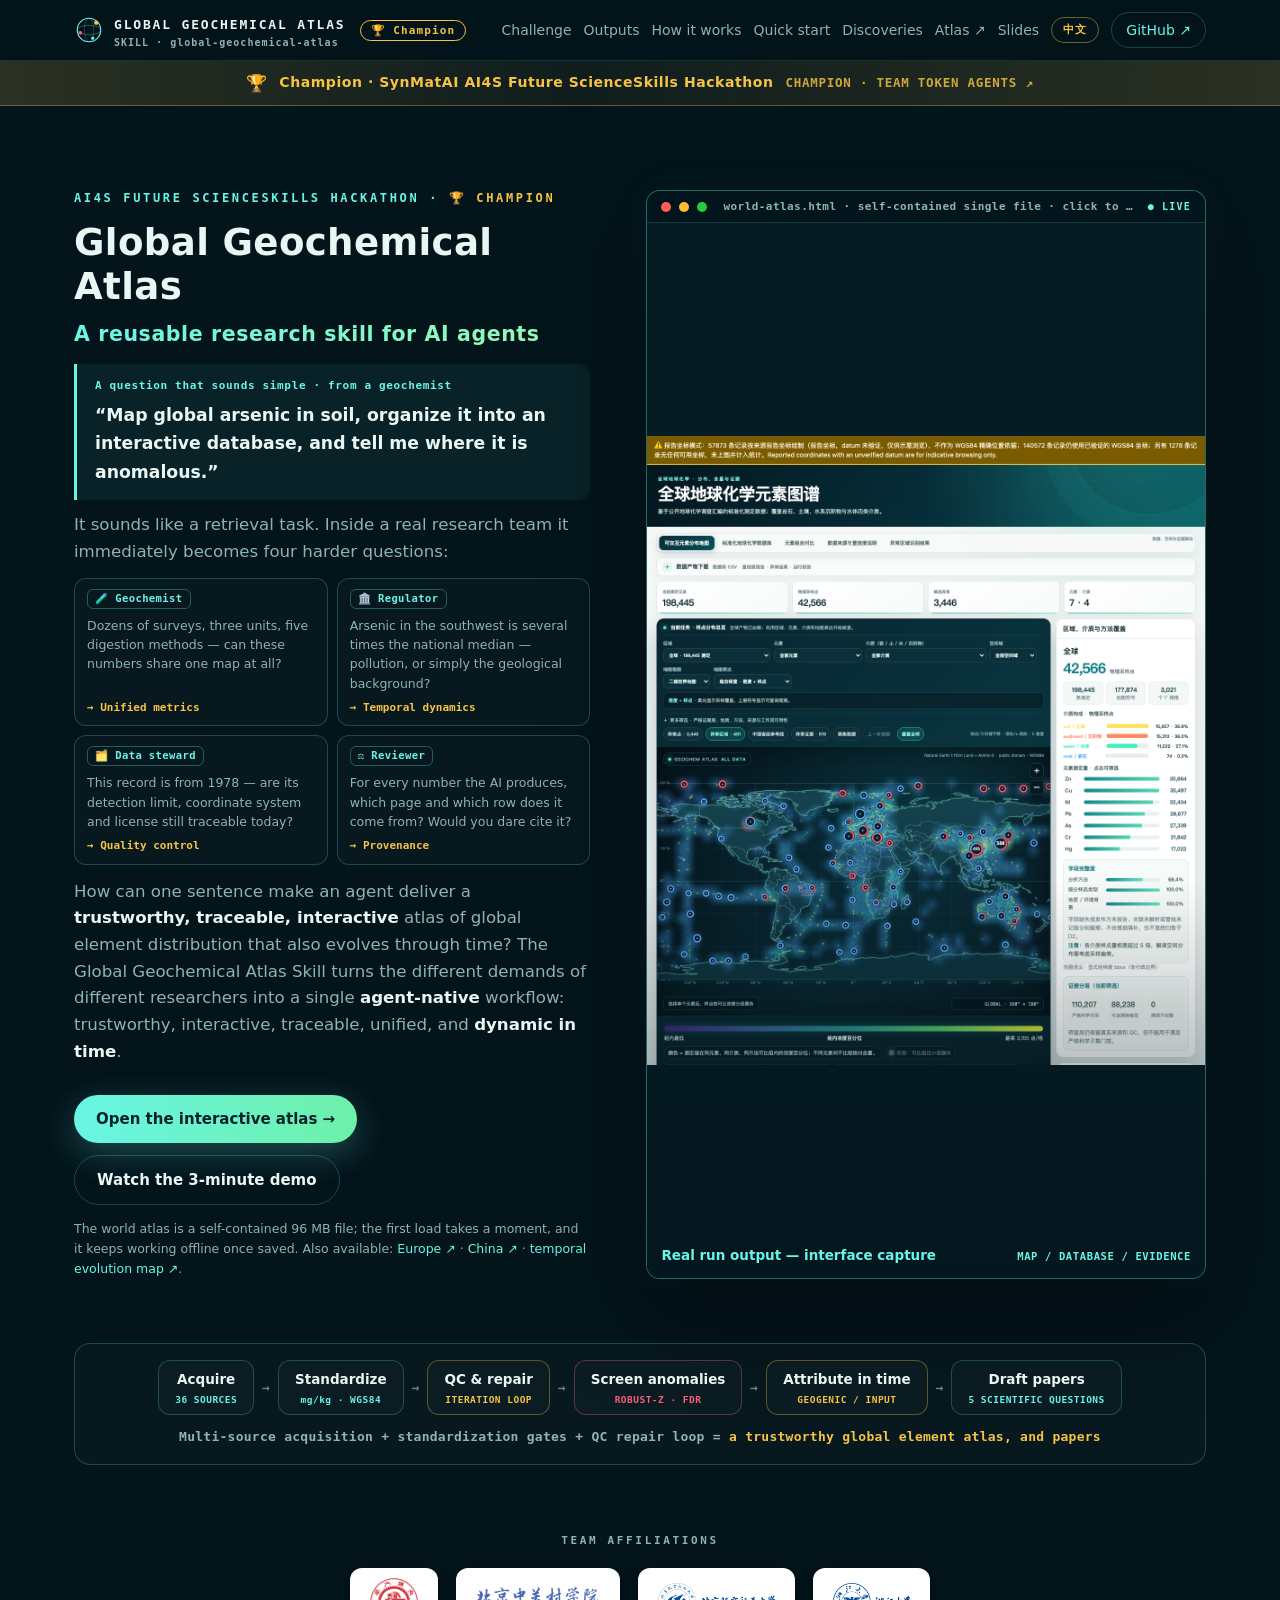
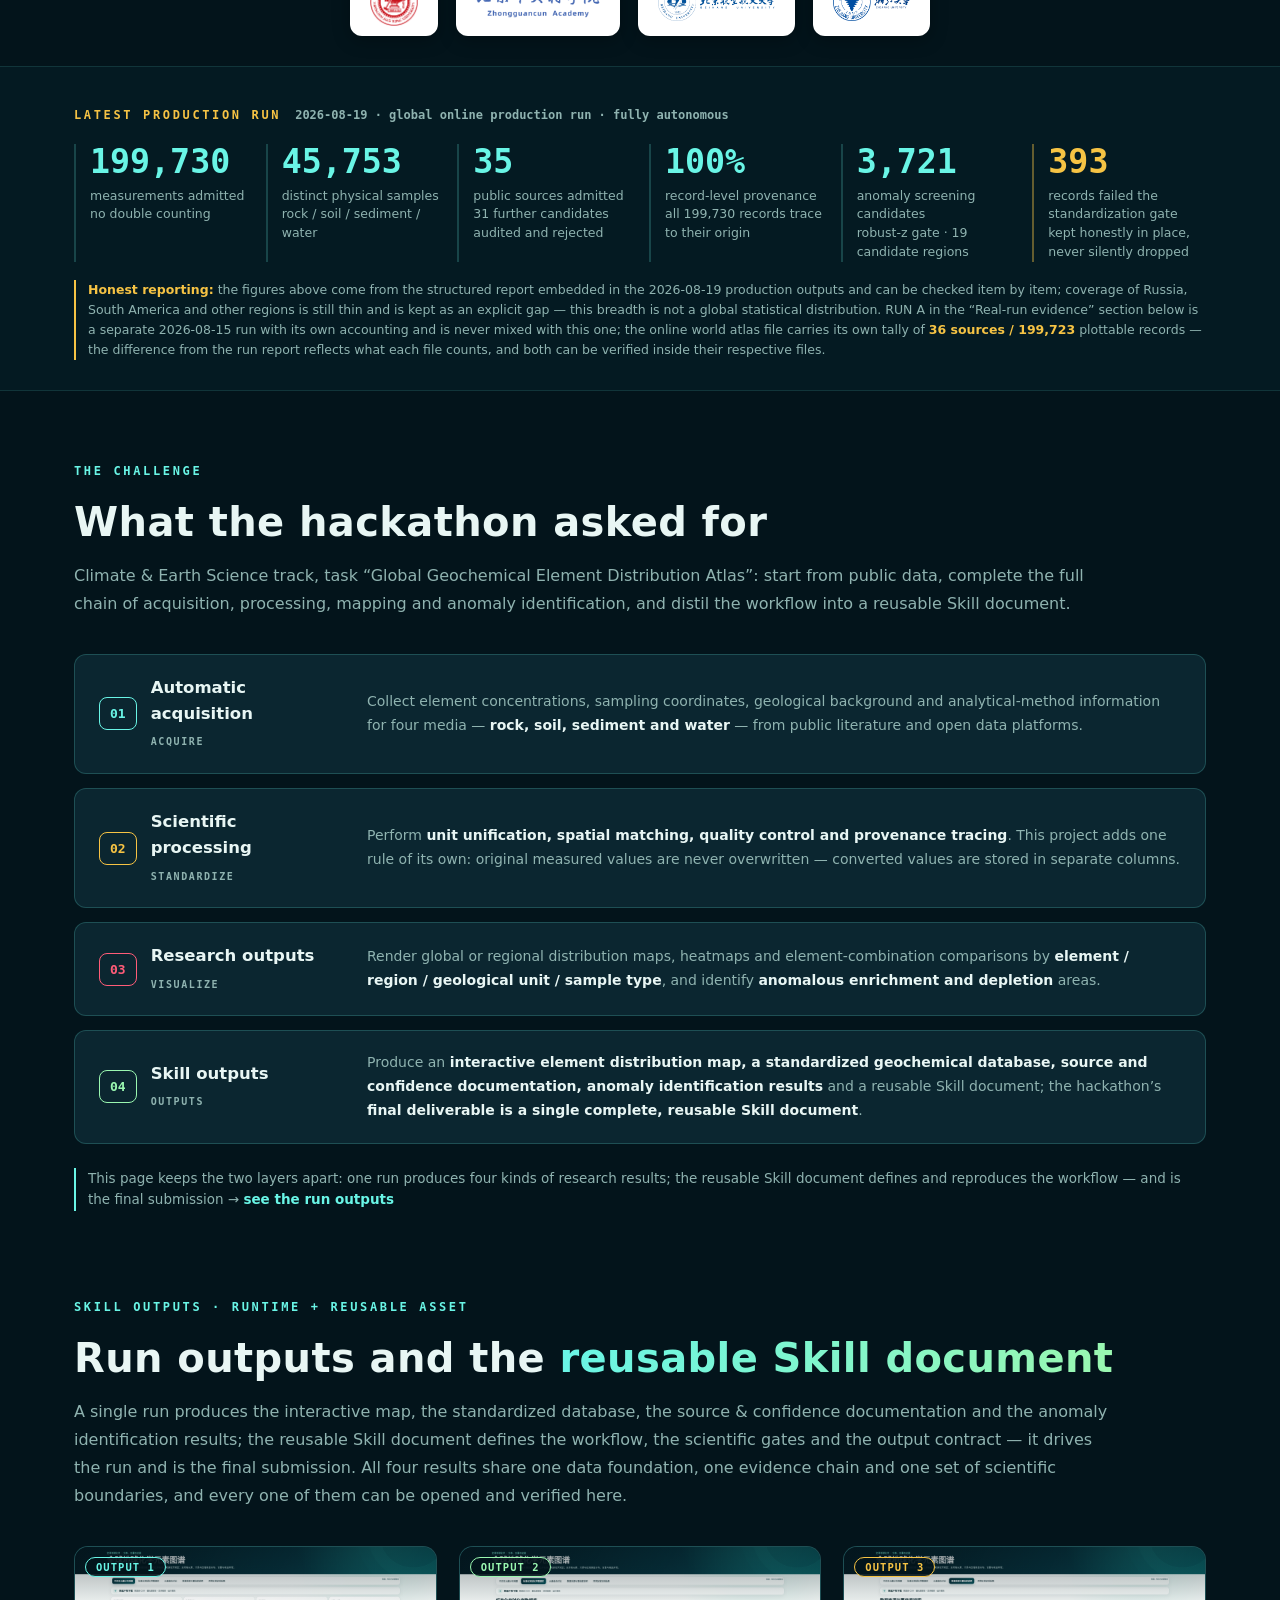
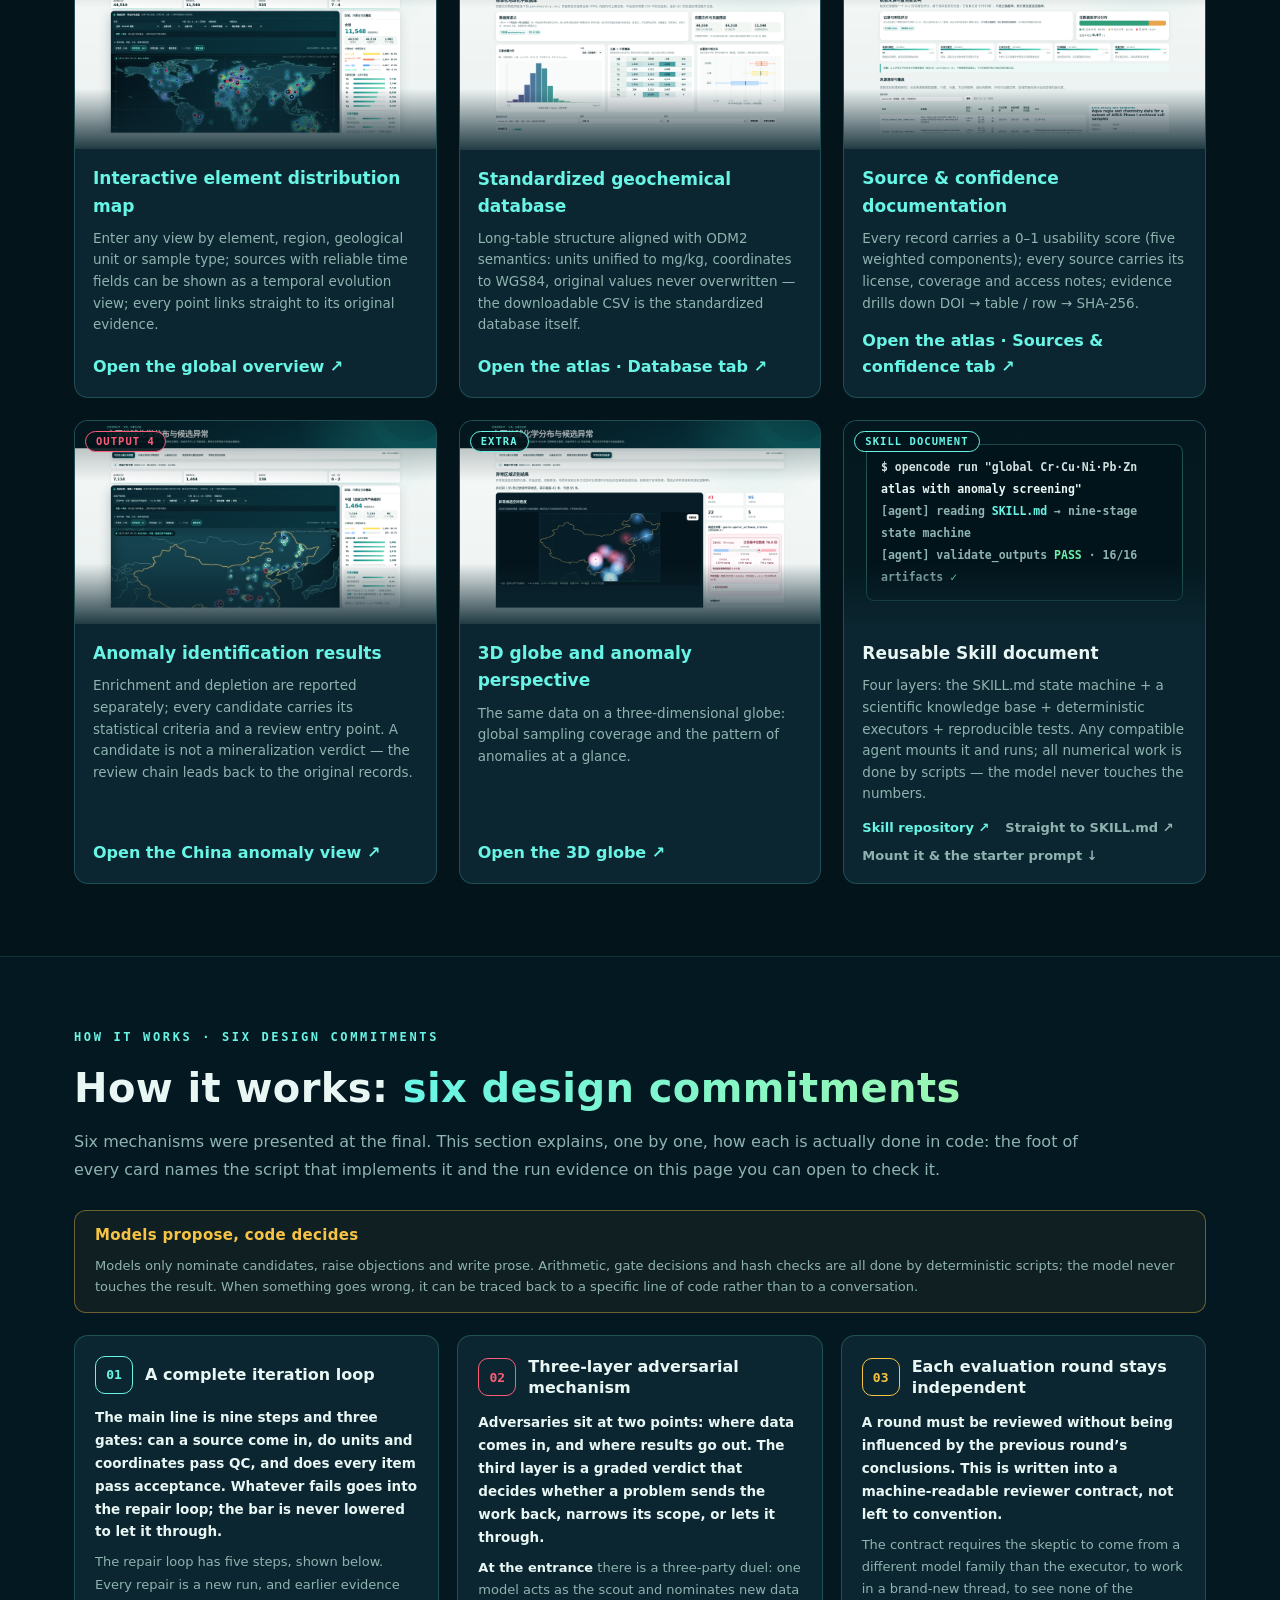
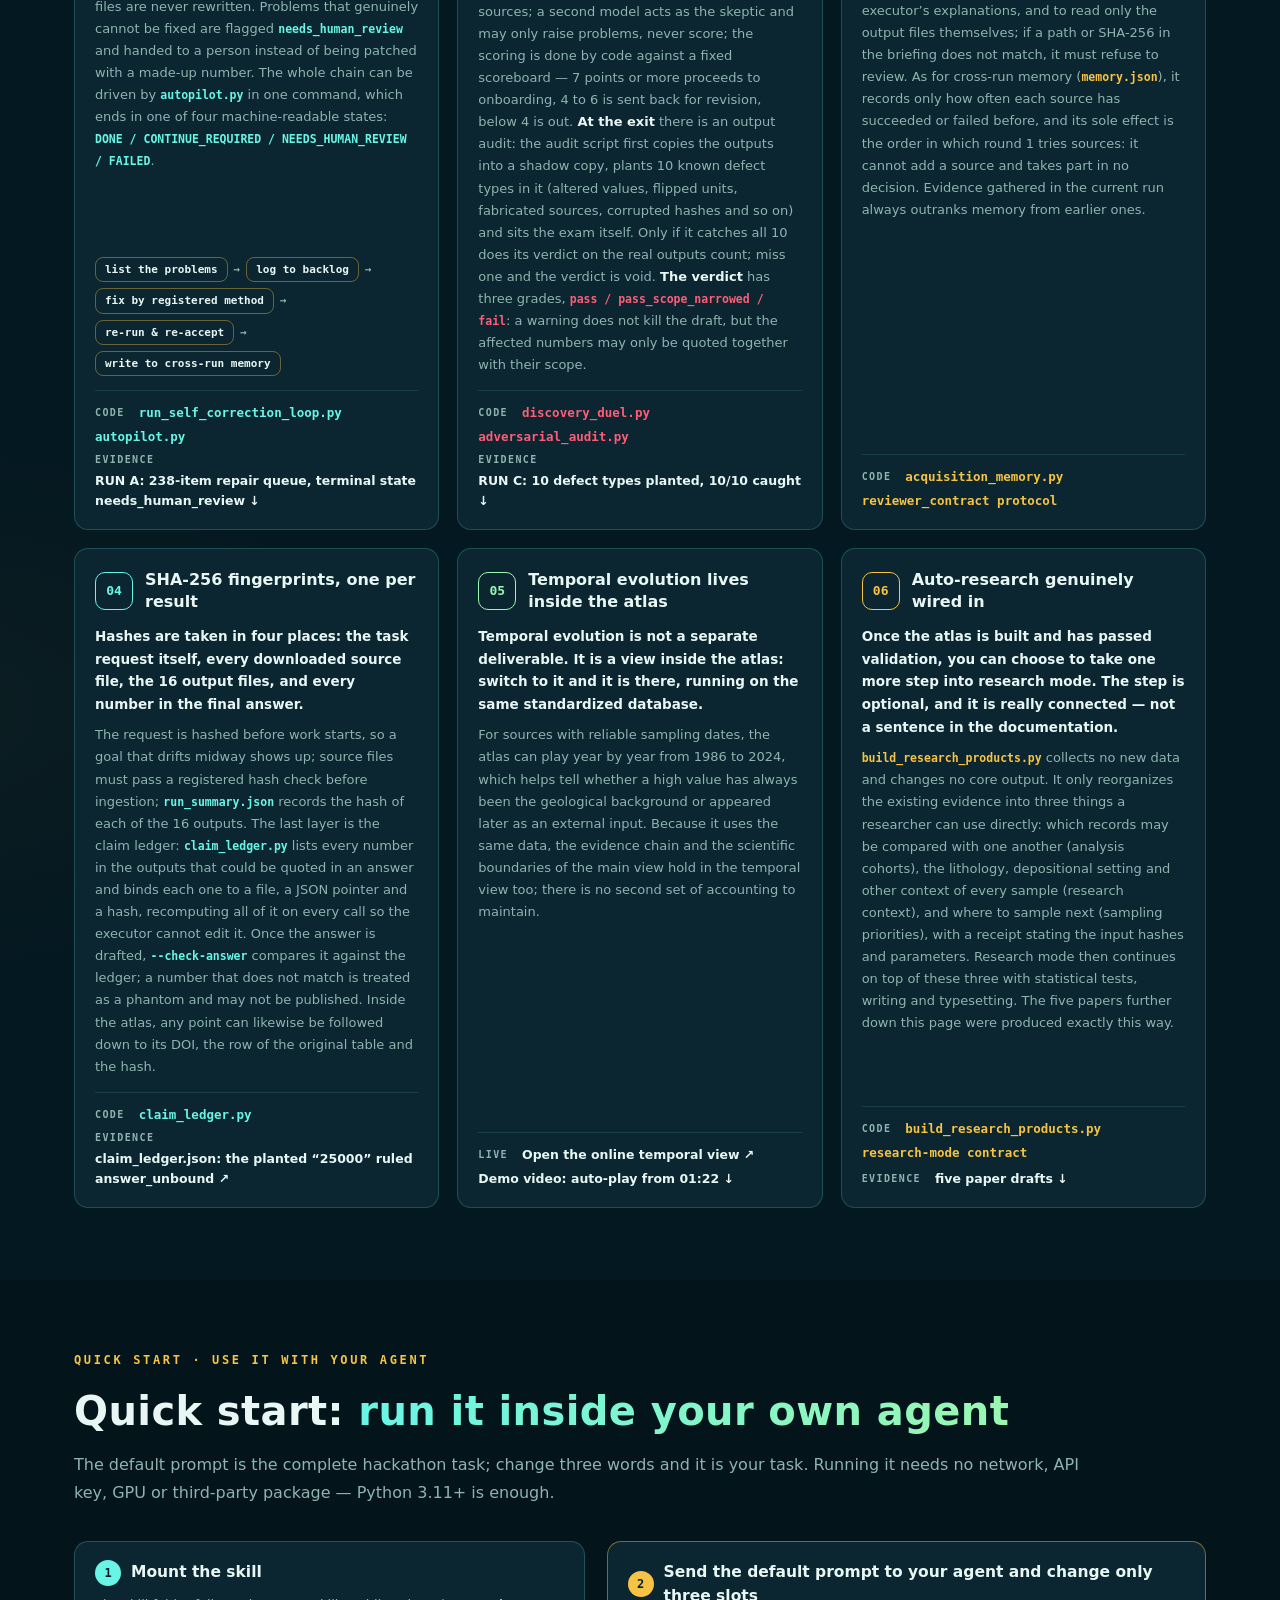
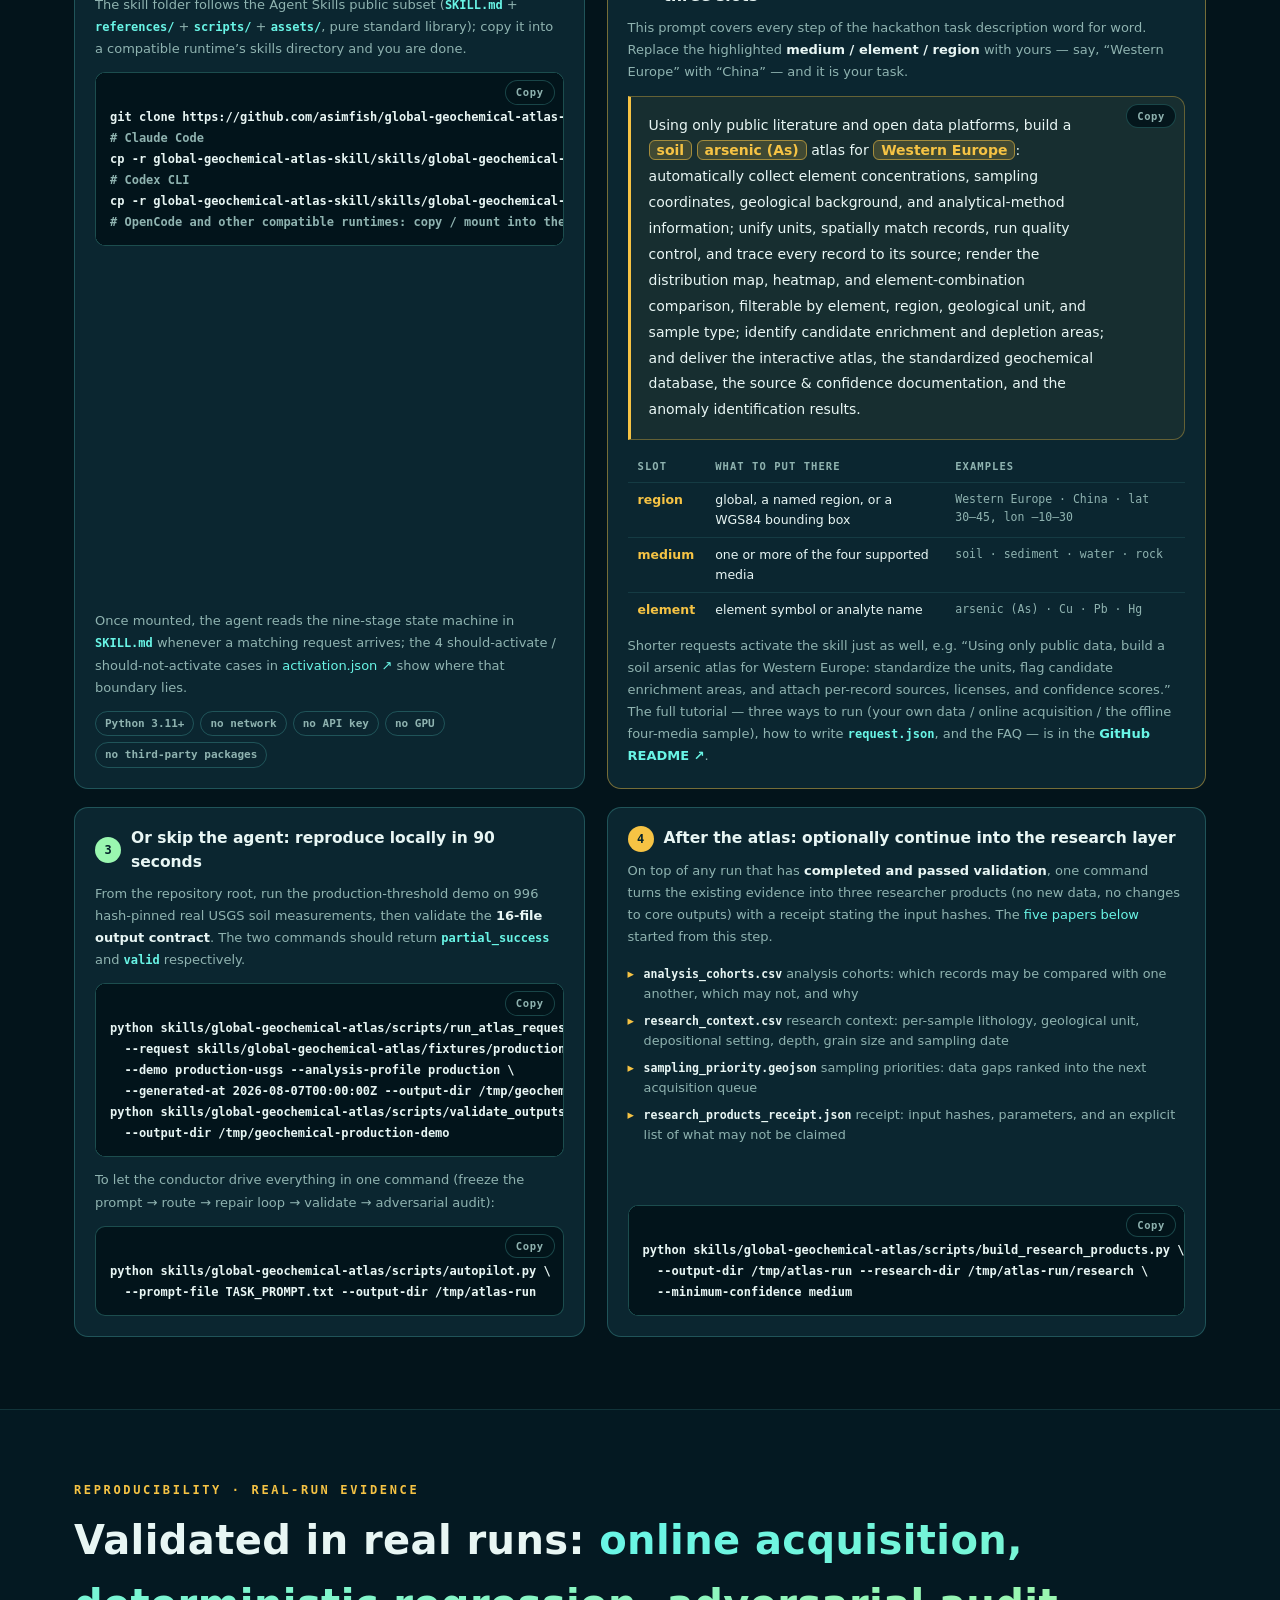
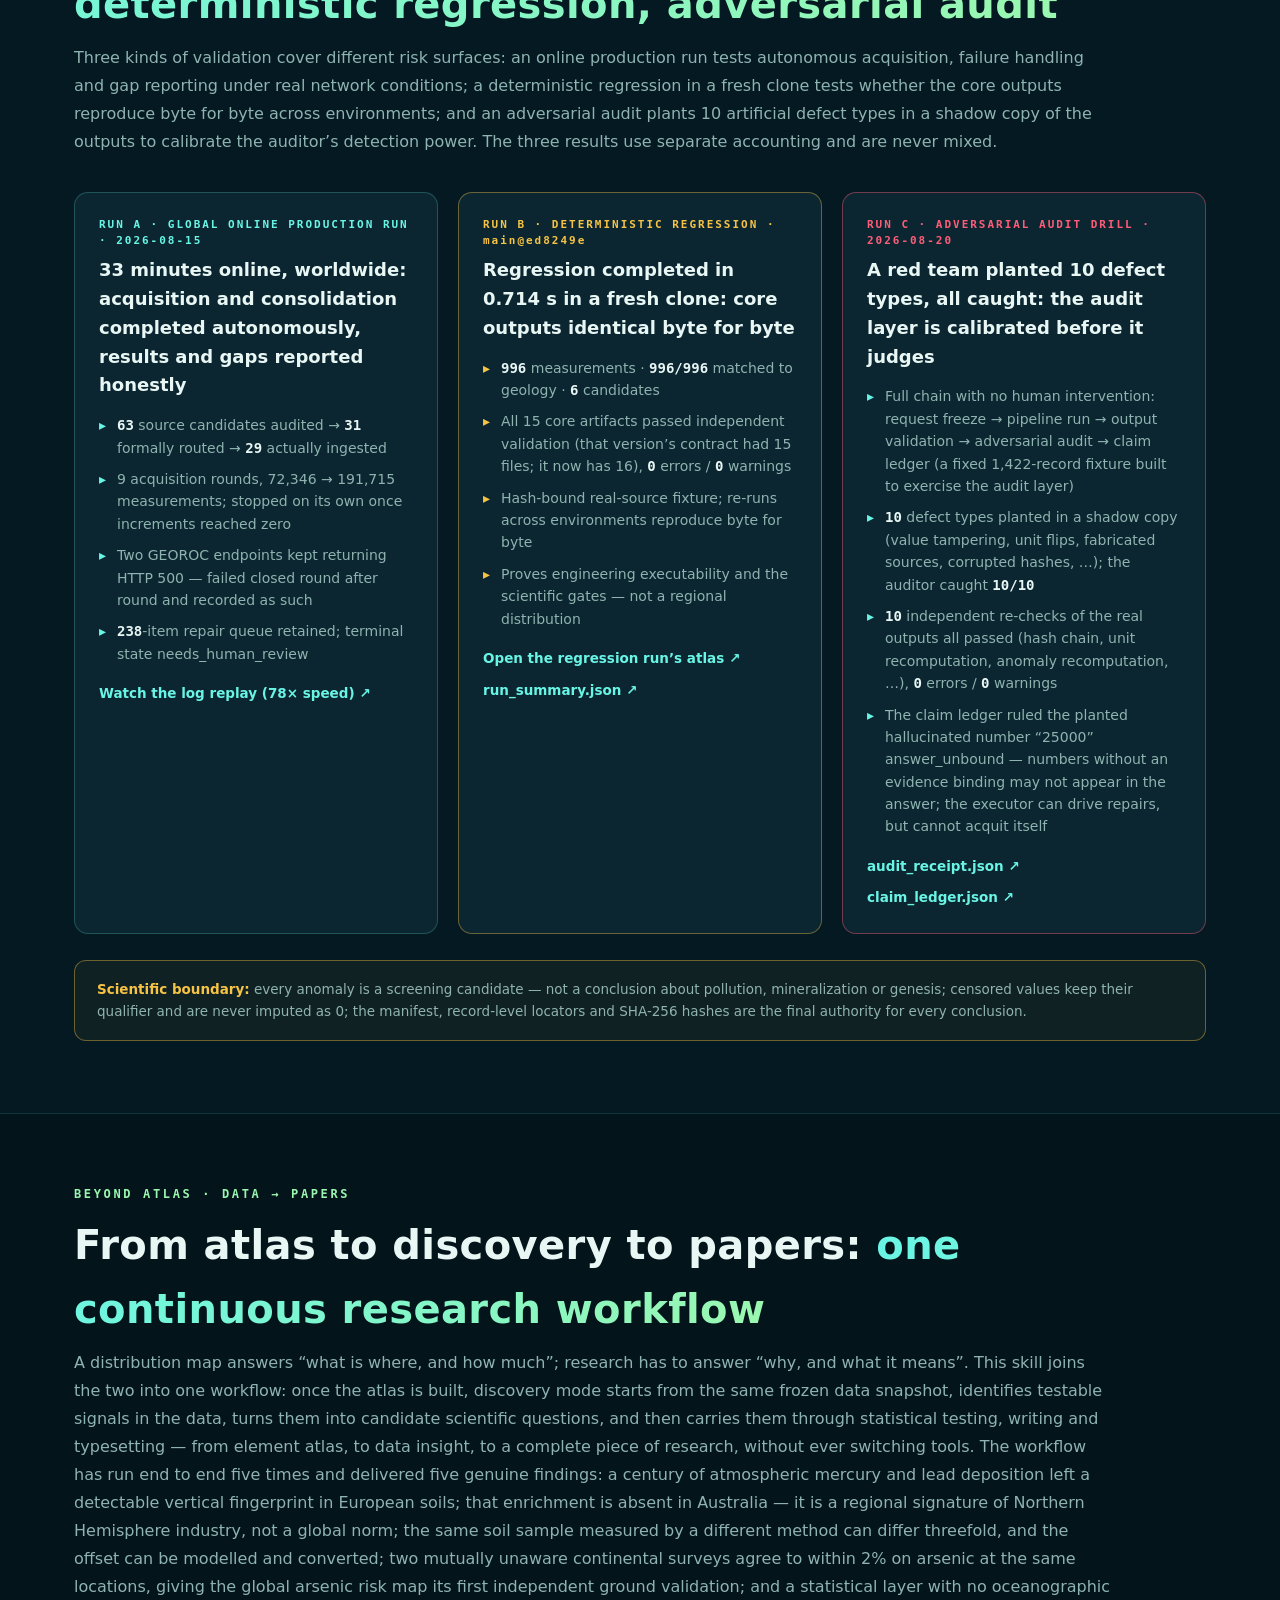
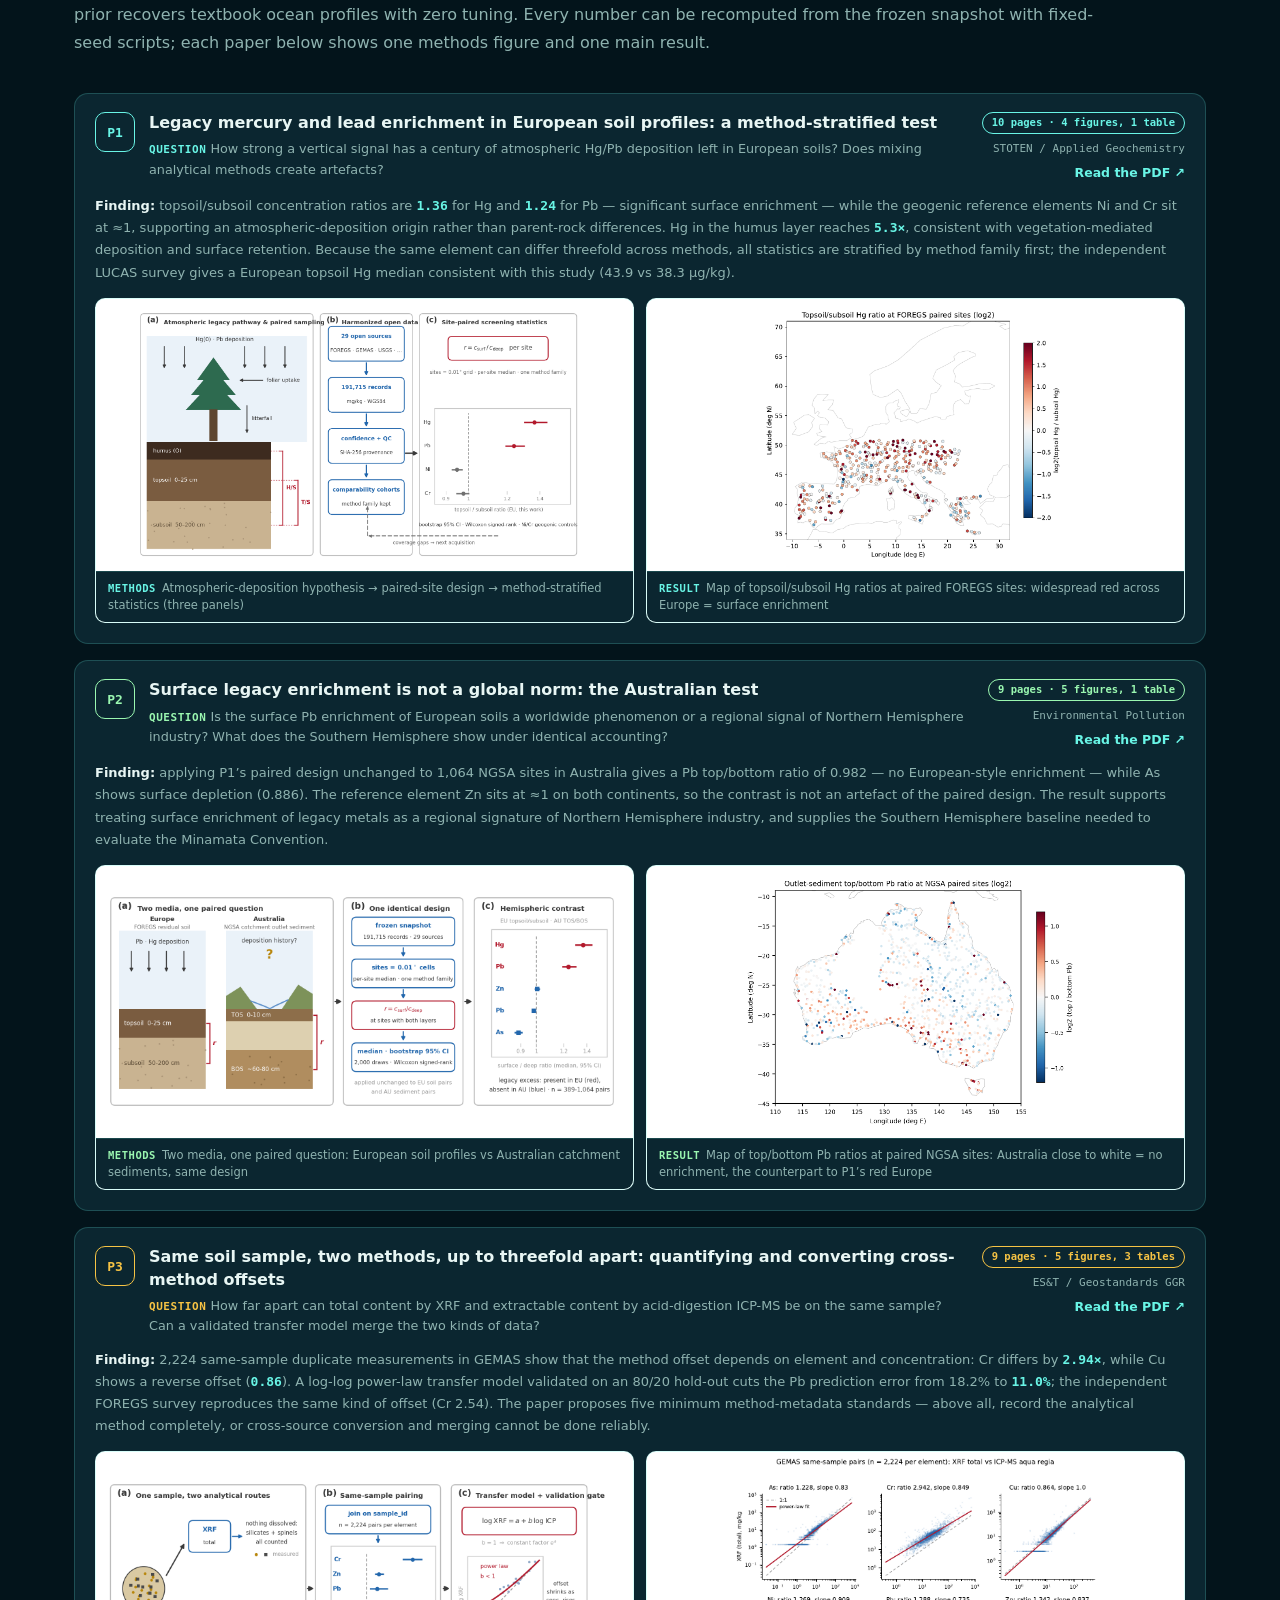
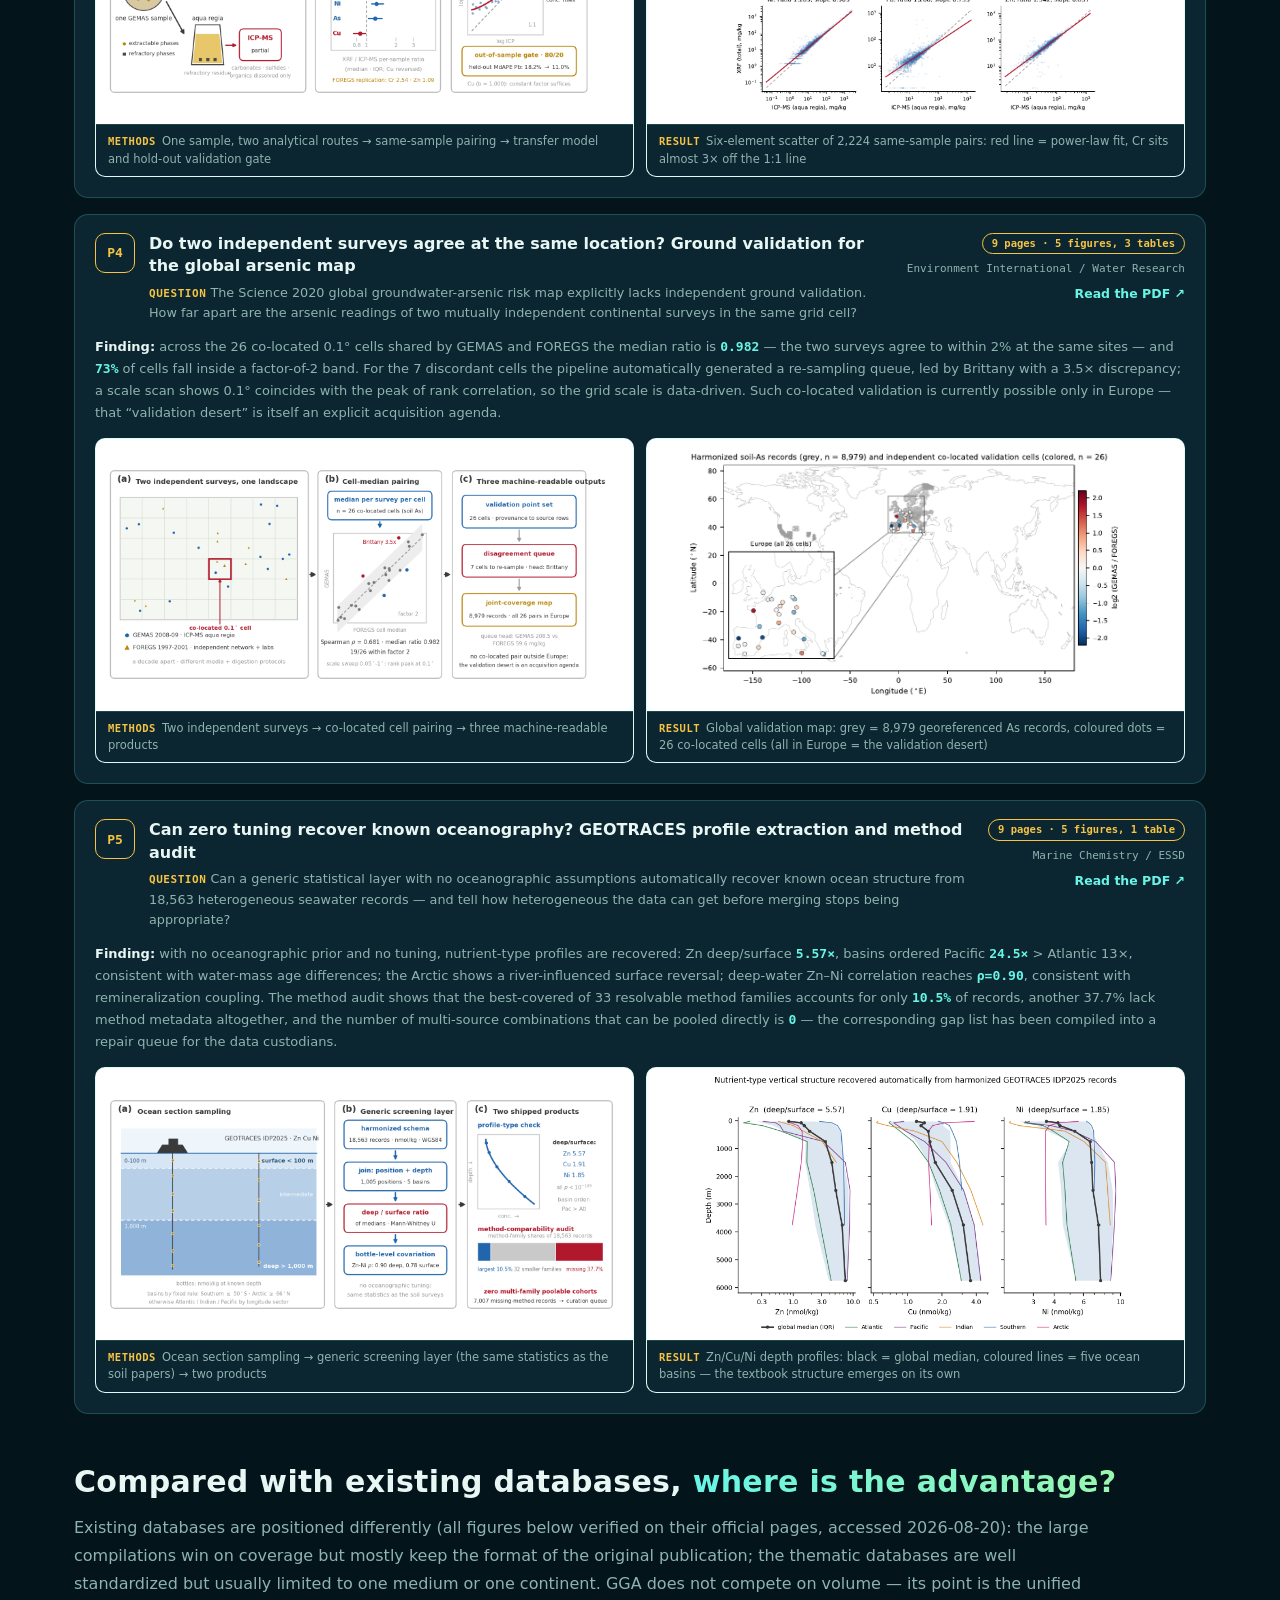
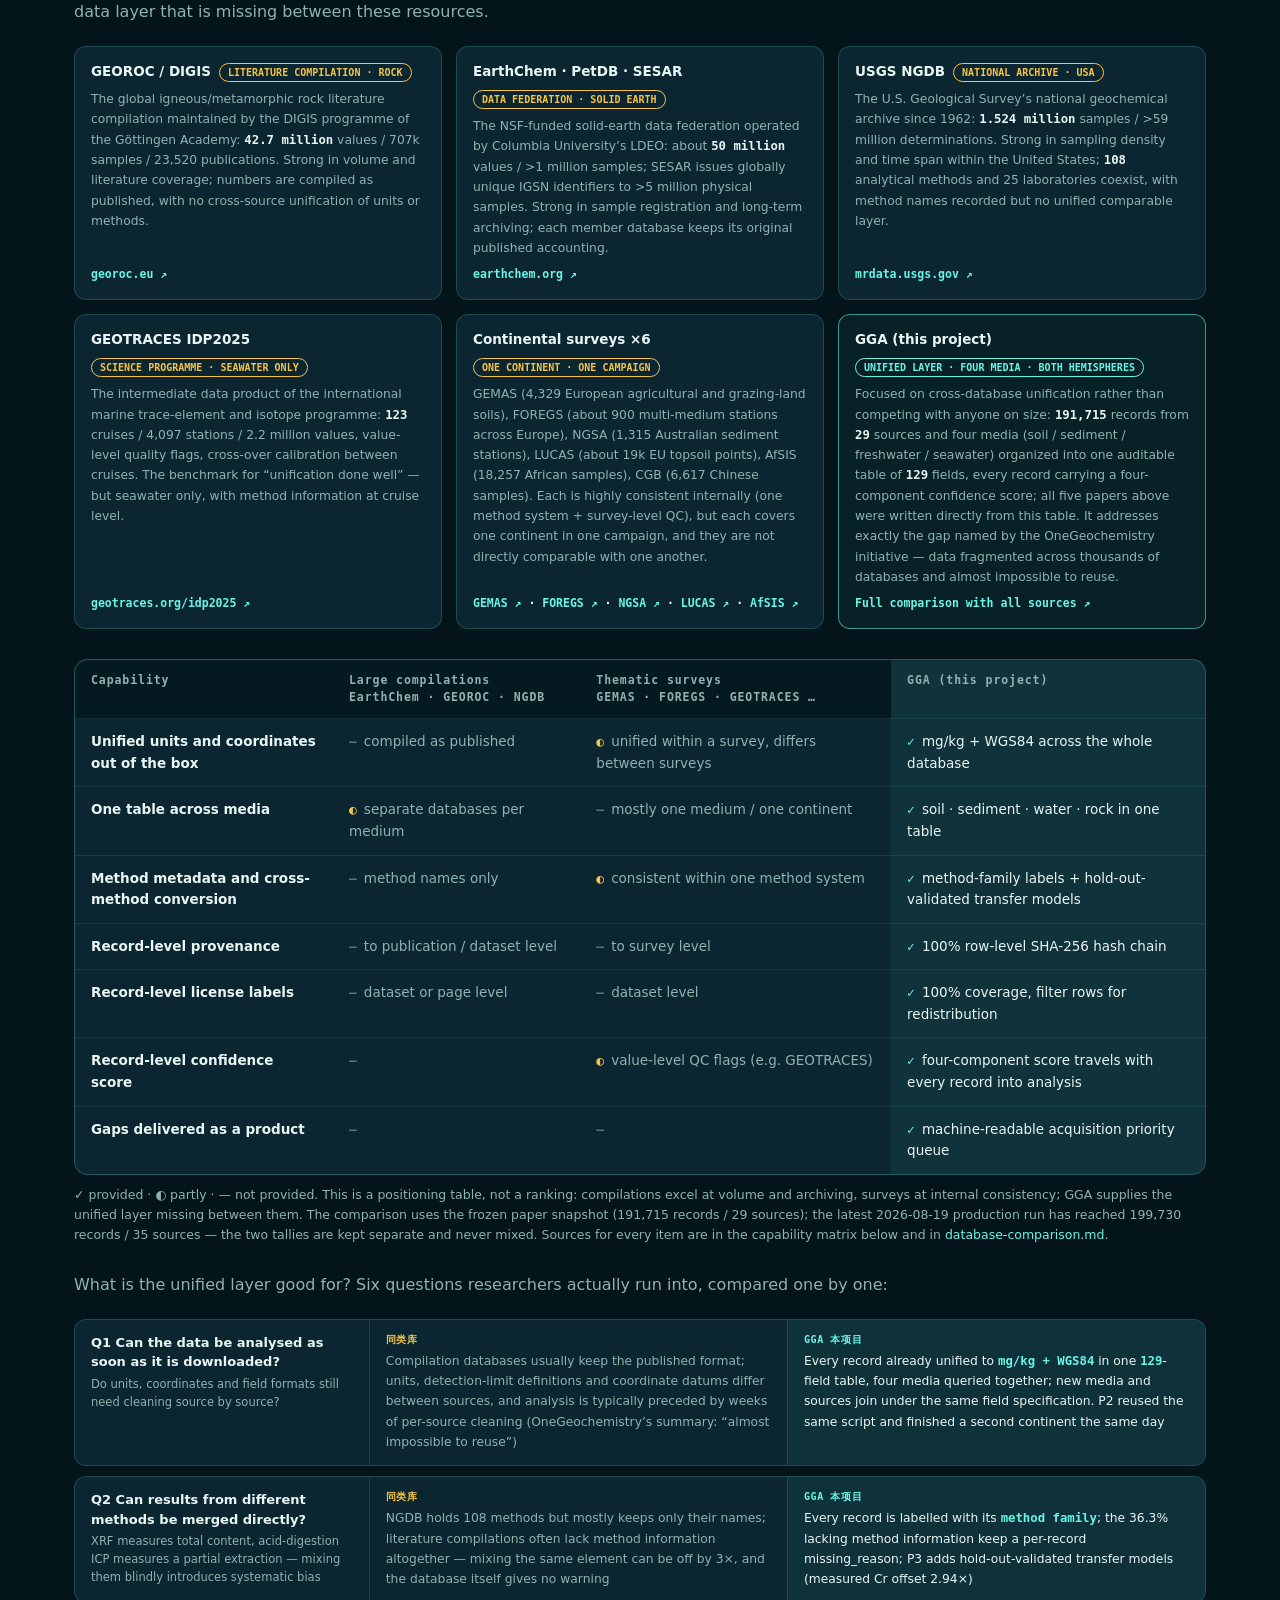
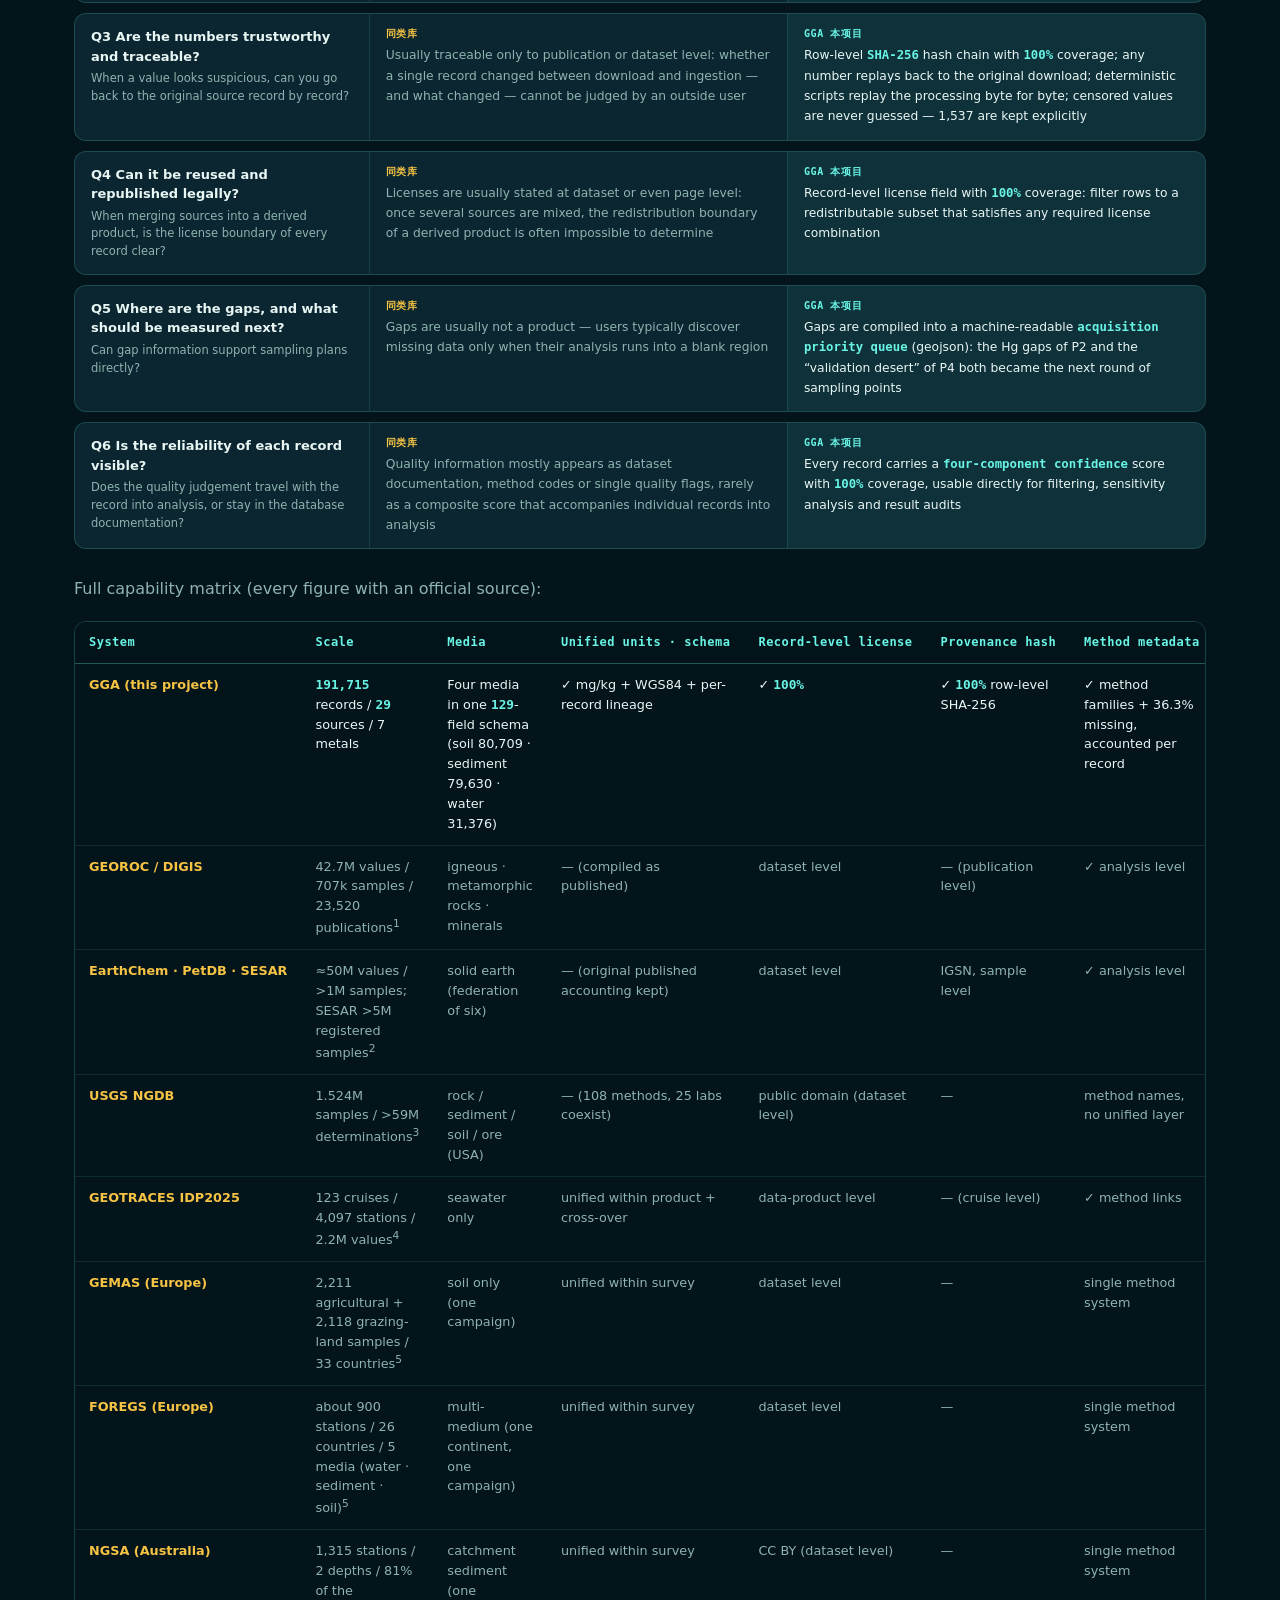
==== commit 35159476: "Quick start: align the four boxes on a true 2x2 grid; rewrite the six design-commitment cards in pla" ====
--- a/en.html
+++ b/en.html
@@ -273,37 +273,37 @@
     <div class="fx">
       <div class="eyebrow">How It Works · Six Design Commitments</div>
       <h2 class="section-title">How it works: <span class="gradient">six design commitments</span></h2>
-      <p class="section-sub">Every mechanism presented at the final maps to a runnable script with regression tests in the repository, and leaves evidence in the “Real-run evidence” section of this page. The foot of each card names the implementation and the on-site evidence, so each commitment can be checked one by one.</p>
-      <div class="principle"><b>Models propose, code decides</b><span>Models <em>nominate, object and write</em>; every <em>numerical computation, gate verdict and hash check</em> is performed by deterministic scripts the model never touches — the auditor can drive repairs, but it can never acquit the executor.</span></div>
+      <p class="section-sub">Six mechanisms were presented at the final. This section explains, one by one, how each is actually done in code: the foot of every card names the script that implements it and the run evidence on this page you can open to check it.</p>
+      <div class="principle"><b>Models propose, code decides</b><span>Models only nominate candidates, raise objections and write prose. Arithmetic, gate decisions and hash checks are all done by deterministic scripts; the model never touches the result. When something goes wrong, it can be traced back to a specific line of code rather than to a conversation.</span></div>
     </div>
     <div class="how-grid">
       <article class="how-card fx">
         <div class="how-head"><span class="how-no">01</span><b>A complete iteration loop</b></div>
-        <p class="promise">Nine research steps behind three gates (source admission · unit &amp; coordinate QC · item-by-item acceptance), none skipped; failed acceptance enters the repair loop, and gaps that cannot be fixed are flagged <code>needs_human_review</code> for a human — never papered over.</p>
-        <p class="detail">Every repair starts a fresh run; original evidence is immutable. <code>autopilot.py</code> chains the whole contract into one command — freeze the request → route → repair loop → all validators → adversarial audit → compliance report — with machine-readable terminal states: <code>DONE / CONTINUE_REQUIRED / NEEDS_HUMAN_REVIEW / FAILED</code>.</p>
-        <div class="loop-steps"><span>list the problems</span><i>→</i><span>log to backlog</span><i>→</i><span>fix by registered method</span><i>→</i><span>re-run &amp; re-accept</span><i>→</i><span>persist to cross-run memory</span></div>
+        <p class="promise">The main line is nine steps and three gates: can a source come in, do units and coordinates pass QC, and does every item pass acceptance. Whatever fails goes into the repair loop; the bar is never lowered to let it through.</p>
+        <p class="detail">The repair loop has five steps, shown below. Every repair is a new run, and earlier evidence files are never rewritten. Problems that genuinely cannot be fixed are flagged <code>needs_human_review</code> and handed to a person instead of being patched with a made-up number. The whole chain can be driven by <code>autopilot.py</code> in one command, which ends in one of four machine-readable states: <code>DONE / CONTINUE_REQUIRED / NEEDS_HUMAN_REVIEW / FAILED</code>.</p>
+        <div class="loop-steps"><span>list the problems</span><i>→</i><span>log to backlog</span><i>→</i><span>fix by registered method</span><i>→</i><span>re-run &amp; re-accept</span><i>→</i><span>write to cross-run memory</span></div>
         <div class="how-foot">
           <div class="row"><span class="lbl">CODE</span>
           <a href="https://github.com/asimfish/global-geochemical-atlas-skill/blob/main/skills/global-geochemical-atlas/scripts/run_self_correction_loop.py" target="_blank" rel="noopener">run_self_correction_loop.py</a>
           <a href="https://github.com/asimfish/global-geochemical-atlas-skill/blob/main/skills/global-geochemical-atlas/scripts/autopilot.py" target="_blank" rel="noopener">autopilot.py</a></div>
-          <div class="row"><span class="lbl">EVIDENCE</span><a class="site" href="#runs">RUN A: 238-item repair queue → needs_human_review ↓</a></div>
+          <div class="row"><span class="lbl">EVIDENCE</span><a class="site" href="#runs">RUN A: 238-item repair queue, terminal state needs_human_review ↓</a></div>
         </div>
       </article>
       <article class="how-card fx" style="--c:var(--red)">
         <div class="how-head"><span class="how-no">02</span><b>Three-layer adversarial mechanism</b></div>
-        <p class="promise">One adversarial layer at the data entrance, one at the output exit, and a graded verdict on top — no layer lets a model grade itself.</p>
-        <p class="detail"><b>Entrance</b>: a Scout nominates candidate sources, a Skeptic only raises objections, and a deterministic Referee scores against a published scoreboard (≥7 proceed · 4–6 revise · &lt;4 out). <b>Exit</b>: the auditor must first pass a “canary exam” — 10 defect types planted in a shadow copy — with recall = 1.0 before it may judge the real outputs. <b>Verdict</b> in three grades, <code>pass / pass_scope_narrowed / fail</code>: a warning does not kill the draft, but it forces the citation scope to narrow.</p>
+        <p class="promise">Adversaries sit at two points: where data comes in, and where results go out. The third layer is a graded verdict that decides whether a problem sends the work back, narrows its scope, or lets it through.</p>
+        <p class="detail"><b>At the entrance</b> there is a three-party duel: one model acts as the scout and nominates new data sources; a second model acts as the skeptic and may only raise problems, never score; the scoring is done by code against a fixed scoreboard — 7 points or more proceeds to onboarding, 4 to 6 is sent back for revision, below 4 is out. <b>At the exit</b> there is an output audit: the audit script first copies the outputs into a shadow copy, plants 10 known defect types in it (altered values, flipped units, fabricated sources, corrupted hashes and so on) and sits the exam itself. Only if it catches all 10 does its verdict on the real outputs count; miss one and the verdict is void. <b>The verdict</b> has three grades, <code>pass / pass_scope_narrowed / fail</code>: a warning does not kill the draft, but the affected numbers may only be quoted together with their scope.</p>
         <div class="how-foot">
           <div class="row"><span class="lbl">CODE</span>
           <a href="https://github.com/asimfish/global-geochemical-atlas-skill/blob/main/skills/global-geochemical-atlas/scripts/discovery_duel.py" target="_blank" rel="noopener">discovery_duel.py</a>
           <a href="https://github.com/asimfish/global-geochemical-atlas-skill/blob/main/skills/global-geochemical-atlas/scripts/adversarial_audit.py" target="_blank" rel="noopener">adversarial_audit.py</a></div>
-          <div class="row"><span class="lbl">EVIDENCE</span><a class="site" href="#runs">RUN C: 10 defect types, 10/10 caught ↓</a></div>
+          <div class="row"><span class="lbl">EVIDENCE</span><a class="site" href="#runs">RUN C: 10 defect types planted, 10/10 caught ↓</a></div>
         </div>
       </article>
       <article class="how-card fx" style="--c:var(--gold)">
         <div class="how-head"><span class="how-no">03</span><b>Each evaluation round stays independent</b></div>
-        <p class="promise">No round inherits another round’s conclusions — reviewer independence is guaranteed by a machine-readable contract, not by trust.</p>
-        <p class="detail">The Skeptic must come from a <b>different model family</b> than the executor, work in a <b>fresh thread</b>, receive none of the Builder’s narrative, read only the output bytes, and refuse to review whenever a path or SHA-256 check fails. Cross-run memory (<code>memory.json</code>) only re-orders sources the skill has already routed — it never adds one — and seeds only round-1 scheduling; in-run evidence always outranks cross-run memory.</p>
+        <p class="promise">A round must be reviewed without being influenced by the previous round’s conclusions. This is written into a machine-readable reviewer contract, not left to convention.</p>
+        <p class="detail">The contract requires the skeptic to come from a different model family than the executor, to work in a brand-new thread, to see none of the executor’s explanations, and to read only the output files themselves; if a path or SHA-256 in the briefing does not match, it must refuse to review. As for cross-run memory (<code>memory.json</code>), it records only how often each source has succeeded or failed before, and its sole effect is the order in which round 1 tries sources: it cannot add a source and takes part in no decision. Evidence gathered in the current run always outranks memory from earlier ones.</p>
         <div class="how-foot">
           <div class="row"><span class="lbl">CODE</span>
           <a href="https://github.com/asimfish/global-geochemical-atlas-skill/blob/main/skills/global-geochemical-atlas/scripts/acquisition_memory.py" target="_blank" rel="noopener">acquisition_memory.py</a>
@@ -312,18 +312,18 @@
       </article>
       <article class="how-card fx">
         <div class="how-head"><span class="how-no">04</span><b>SHA-256 fingerprints, one per result</b></div>
-        <p class="promise">Hashes anchor four links: the frozen request, every source file, all 16 artifacts, and every reportable claim.</p>
-        <p class="detail"><code>claim_ledger.py</code> derives every reportable claim from the outputs, binds each one to “file + JSON pointer + SHA-256”, and recomputes from evidence on every call — the executor can build the ledger, but can never rewrite the integrity verdict. Draft answers are then cross-checked with <code>--check-answer</code>: any load-bearing number that cannot be traced to the ledger is ruled a phantom. Inside the atlas, any point drills down DOI → table / row → SHA-256.</p>
+        <p class="promise">Hashes are taken in four places: the task request itself, every downloaded source file, the 16 output files, and every number in the final answer.</p>
+        <p class="detail">The request is hashed before work starts, so a goal that drifts midway shows up; source files must pass a registered hash check before ingestion; <code>run_summary.json</code> records the hash of each of the 16 outputs. The last layer is the claim ledger: <code>claim_ledger.py</code> lists every number in the outputs that could be quoted in an answer and binds each one to a file, a JSON pointer and a hash, recomputing all of it on every call so the executor cannot edit it. Once the answer is drafted, <code>--check-answer</code> compares it against the ledger; a number that does not match is treated as a phantom and may not be published. Inside the atlas, any point can likewise be followed down to its DOI, the row of the original table and the hash.</p>
         <div class="how-foot">
           <div class="row"><span class="lbl">CODE</span>
           <a href="https://github.com/asimfish/global-geochemical-atlas-skill/blob/main/skills/global-geochemical-atlas/scripts/claim_ledger.py" target="_blank" rel="noopener">claim_ledger.py</a></div>
-          <div class="row"><span class="lbl">EVIDENCE</span><a class="site" href="finals/audit-run/claim_ledger.json" target="_blank" rel="noopener">claim_ledger.json: the phantom “25000” ruled answer_unbound ↗</a></div>
+          <div class="row"><span class="lbl">EVIDENCE</span><a class="site" href="finals/audit-run/claim_ledger.json" target="_blank" rel="noopener">claim_ledger.json: the planted “25000” ruled answer_unbound ↗</a></div>
         </div>
       </article>
       <article class="how-card fx" style="--c:#9af7b0">
         <div class="how-head"><span class="how-no">05</span><b>Temporal evolution lives inside the atlas</b></div>
-        <p class="promise">Not a separate deliverable — it is one view option of the atlas, driven by the same standardized database.</p>
-        <p class="detail">For sources with reliable time fields, the same atlas switches to a 1986–2024 temporal evolution view used to separate <b>geogenic background</b> from <b>external input</b>; all data, the evidence chain and the scientific boundaries are shared with the main view — no second set of accounting.</p>
+        <p class="promise">Temporal evolution is not a separate deliverable. It is a view inside the atlas: switch to it and it is there, running on the same standardized database.</p>
+        <p class="detail">For sources with reliable sampling dates, the atlas can play year by year from 1986 to 2024, which helps tell whether a high value has always been the geological background or appeared later as an external input. Because it uses the same data, the evidence chain and the scientific boundaries of the main view hold in the temporal view too; there is no second set of accounting to maintain.</p>
         <div class="how-foot">
           <div class="row"><span class="lbl">LIVE</span>
           <a class="site" href="live/world-temporal.html" target="_blank" rel="noopener">Open the online temporal view ↗</a>
@@ -332,8 +332,8 @@
       </article>
       <article class="how-card fx" style="--c:var(--gold)">
         <div class="how-head"><span class="how-no">06</span><b>Auto-research genuinely wired in</b></div>
-        <p class="promise">The atlas is a checkpoint, not the finish line — once a run passes validation, the user can choose to continue into the research layer with one command.</p>
-        <p class="detail"><code>build_research_products.py</code> acquires no new data and modifies no core artifact; it deterministically recombines existing evidence into three researcher products — <b>analysis cohorts, environmental context and sampling priorities</b> — plus a receipt carrying the input hashes. Research mode then continues through statistical testing, writing and typesetting; the five papers below are the products of exactly this continuation.</p>
+        <p class="promise">Once the atlas is built and has passed validation, you can choose to take one more step into research mode. The step is optional, and it is really connected — not a sentence in the documentation.</p>
+        <p class="detail"><code>build_research_products.py</code> collects no new data and changes no core output. It only reorganizes the existing evidence into three things a researcher can use directly: which records may be compared with one another (analysis cohorts), the lithology, depositional setting and other context of every sample (research context), and where to sample next (sampling priorities), with a receipt stating the input hashes and parameters. Research mode then continues on top of these three with statistical tests, writing and typesetting. The five papers further down this page were produced exactly this way.</p>
         <div class="how-foot">
           <div class="row"><span class="lbl">CODE</span>
           <a href="https://github.com/asimfish/global-geochemical-atlas-skill/blob/main/skills/global-geochemical-atlas/scripts/build_research_products.py" target="_blank" rel="noopener">build_research_products.py</a>
@@ -350,60 +350,68 @@
     <div class="fx">
       <div class="eyebrow" style="color:var(--gold)">Quick Start · Use It with Your Agent</div>
       <h2 class="section-title">Quick start: <span class="gradient">run it inside your own agent</span></h2>
-      <p class="section-sub">The default prompt is the complete hackathon task; making it your own means changing three words. Running it needs no network, API key, GPU or third-party package — Python 3.11+ is enough.</p>
+      <p class="section-sub">The default prompt is the complete hackathon task; change three words and it is your task. Running it needs no network, API key, GPU or third-party package — Python 3.11+ is enough.</p>
     </div>
     <div class="qs-grid">
-      <div class="qs-col">
-        <div class="qs-box fx" style="--o:1">
-          <div class="step"><i>1</i><b>Mount the skill</b></div>
-          <p>It follows the Agent Skills public subset (<code>SKILL.md</code> + <code>references/</code> + <code>scripts/</code> + <code>assets/</code>, pure standard library), so copying it into a compatible runtime’s skills directory is all it takes.</p>
-          <div class="code"><button class="copy-btn" type="button" data-copy="git clone https://github.com/asimfish/global-geochemical-atlas-skill
+      <div class="qs-box s1 fx">
+        <div class="step"><i>1</i><b>Mount the skill</b></div>
+        <p>The skill folder follows the Agent Skills public subset (<code>SKILL.md</code> + <code>references/</code> + <code>scripts/</code> + <code>assets/</code>, pure standard library); copy it into a compatible runtime’s skills directory and you are done.</p>
+        <div class="code"><button class="copy-btn" type="button" data-copy="git clone https://github.com/asimfish/global-geochemical-atlas-skill
 cp -r global-geochemical-atlas-skill/skills/global-geochemical-atlas ~/.claude/skills/">Copy</button><pre>git clone https://github.com/asimfish/global-geochemical-atlas-skill
 <span class="c"># Claude Code</span>
 cp -r global-geochemical-atlas-skill/skills/global-geochemical-atlas ~/.claude/skills/
 <span class="c"># Codex CLI</span>
 cp -r global-geochemical-atlas-skill/skills/global-geochemical-atlas ~/.codex/skills/
 <span class="c"># OpenCode and other compatible runtimes: copy / mount into their skills folder</span></pre></div>
-        </div>
-        <div class="qs-box fx" style="--c:#9af7b0;--o:3">
-          <div class="step"><i>3</i><b>Or skip the agent: reproduce locally in 90 seconds</b></div>
-          <p>From the repository root, run the production-threshold demo on 996 hash-pinned real USGS soil measurements, then validate the <b>16-file output contract</b> — the two commands should return <code>partial_success</code> and <code>valid</code> respectively.</p>
-          <div class="code"><button class="copy-btn" type="button">Copy</button><pre>python skills/global-geochemical-atlas/scripts/run_atlas_request.py \
+        <div class="grow"></div>
+        <p style="margin-top:12px">Once mounted, the agent reads the nine-stage state machine in <code>SKILL.md</code> whenever a matching request arrives; the 4 should-activate / should-not-activate cases in <a href="https://github.com/asimfish/global-geochemical-atlas-skill/blob/main/skills/global-geochemical-atlas/evals/activation.json" target="_blank" rel="noopener">activation.json ↗</a> show where that boundary lies.</p>
+        <div class="qs-chips"><span>Python 3.11+</span><span>no network</span><span>no API key</span><span>no GPU</span><span>no third-party packages</span></div>
+      </div>
+      <div class="qs-box s2 hot fx" style="--c:var(--gold)">
+        <div class="step"><i>2</i><b>Send the default prompt to your agent and change only three slots</b></div>
+        <p>This prompt covers every step of the hackathon task description word for word. Replace the highlighted <b>medium / element / region</b> with yours — say, “Western Europe” with “China” — and it is your task.</p>
+        <div class="prompt-box">
+          <button class="copy-btn" type="button">Copy</button>
+          <p id="default-prompt">Using only public literature and open data platforms, build a <span class="slot">soil</span> <span class="slot">arsenic (As)</span> atlas for <span class="slot">Western Europe</span>: automatically collect element concentrations, sampling coordinates, geological background, and analytical-method information; unify units, spatially match records, run quality control, and trace every record to its source; render the distribution map, heatmap, and element-combination comparison, filterable by element, region, geological unit, and sample type; identify candidate enrichment and depletion areas; and deliver the interactive atlas, the standardized geochemical database, the source &amp; confidence documentation, and the anomaly identification results.</p>
+        </div>
+        <table class="slot-table">
+          <thead><tr><th>SLOT</th><th>WHAT TO PUT THERE</th><th>EXAMPLES</th></tr></thead>
+          <tbody>
+            <tr><td>region</td><td>global, a named region, or a WGS84 bounding box</td><td>Western Europe · China · lat 30–45, lon –10–30</td></tr>
+            <tr><td>medium</td><td>one or more of the four supported media</td><td>soil · sediment · water · rock</td></tr>
+            <tr><td>element</td><td>element symbol or analyte name</td><td>arsenic (As) · Cu · Pb · Hg</td></tr>
+          </tbody>
+        </table>
+        <div class="grow"></div>
+        <p class="qs-more">Shorter requests activate the skill just as well, e.g. “Using only public data, build a soil arsenic atlas for Western Europe: standardize the units, flag candidate enrichment areas, and attach per-record sources, licenses, and confidence scores.” The full tutorial — three ways to run (your own data / online acquisition / the offline four-media sample), how to write <code>request.json</code>, and the FAQ — is in the <a href="https://github.com/asimfish/global-geochemical-atlas-skill#readme" target="_blank" rel="noopener">GitHub README ↗</a>.</p>
+      </div>
+      <div class="qs-box s3 fx" style="--c:#9af7b0">
+        <div class="step"><i>3</i><b>Or skip the agent: reproduce locally in 90 seconds</b></div>
+        <p>From the repository root, run the production-threshold demo on 996 hash-pinned real USGS soil measurements, then validate the <b>16-file output contract</b>. The two commands should return <code>partial_success</code> and <code>valid</code> respectively.</p>
+        <div class="code"><button class="copy-btn" type="button">Copy</button><pre>python skills/global-geochemical-atlas/scripts/run_atlas_request.py \
   --request skills/global-geochemical-atlas/fixtures/production-usgs/request.json \
   --demo production-usgs --analysis-profile production \
   --generated-at 2026-08-07T00:00:00Z --output-dir /tmp/geochemical-production-demo
 python skills/global-geochemical-atlas/scripts/validate_outputs.py \
   --output-dir /tmp/geochemical-production-demo</pre></div>
-          <p style="margin-top:10px">To let the conductor drive everything in one command (freeze the prompt → route → repair loop → validate → adversarial audit):</p>
-          <div class="code"><button class="copy-btn" type="button">Copy</button><pre>python skills/global-geochemical-atlas/scripts/autopilot.py \
+        <div class="grow"></div>
+        <p style="margin-top:12px">To let the conductor drive everything in one command (freeze the prompt → route → repair loop → validate → adversarial audit):</p>
+        <div class="code"><button class="copy-btn" type="button">Copy</button><pre>python skills/global-geochemical-atlas/scripts/autopilot.py \
   --prompt-file TASK_PROMPT.txt --output-dir /tmp/atlas-run</pre></div>
-        </div>
-      </div>
-      <div class="qs-col">
-        <div class="qs-box hot fx" style="--c:var(--gold);--o:2">
-          <div class="step"><i>2</i><b>Send the default prompt to your agent — change only three slots</b></div>
-          <p>This prompt covers every step of the hackathon task description word for word; replace the highlighted <b>medium / element / region</b> with yours — say, “Western Europe” with “China” — and it is your task.</p>
-          <div class="prompt-box">
-            <button class="copy-btn" type="button">Copy</button>
-            <p id="default-prompt">Using only public literature and open data platforms, build a <span class="slot">soil</span> <span class="slot">arsenic (As)</span> atlas for <span class="slot">Western Europe</span>: automatically collect element concentrations, sampling coordinates, geological background, and analytical-method information; unify units, spatially match records, run quality control, and trace every record to its source; render the distribution map, heatmap, and element-combination comparison, filterable by element, region, geological unit, and sample type; identify candidate enrichment and depletion areas; and deliver the interactive atlas, the standardized geochemical database, the source &amp; confidence documentation, and the anomaly identification results.</p>
-          </div>
-          <table class="slot-table">
-            <thead><tr><th>SLOT</th><th>WHAT TO PUT THERE</th><th>EXAMPLES</th></tr></thead>
-            <tbody>
-              <tr><td>region</td><td>global, a named region, or a WGS84 bounding box</td><td>Western Europe · China · lat 30–45, lon –10–30</td></tr>
-              <tr><td>medium</td><td>one or more of the four supported media</td><td>soil · sediment · water · rock</td></tr>
-              <tr><td>element</td><td>element symbol or analyte name</td><td>arsenic (As) · Cu · Pb · Hg</td></tr>
-            </tbody>
-          </table>
-          <p class="qs-more">Shorter requests activate the skill just as well, e.g. “Using only public data, build a soil arsenic atlas for Western Europe: standardize the units, flag candidate enrichment areas, and attach per-record sources, licenses, and confidence scores.” The full tutorial — three ways to run (your own data / online acquisition / the offline four-media sample), how to write <code>request.json</code>, and the FAQ — is in the <a href="https://github.com/asimfish/global-geochemical-atlas-skill#readme" target="_blank" rel="noopener">GitHub README ↗</a>.</p>
-        </div>
-        <div class="qs-box fx" style="--c:var(--gold);--o:4">
-          <div class="step"><i>4</i><b>After the atlas: optionally continue into the research layer</b></div>
-          <p>On top of any run that has <b>completed and passed validation</b>, one command deterministically recombines the existing evidence into three researcher products — analysis cohorts, environmental context and sampling priorities (no new data, no changes to core artifacts) — with a receipt carrying the input hashes. This is where the <a href="#research">five papers below</a> began.</p>
-          <div class="code"><button class="copy-btn" type="button">Copy</button><pre>python skills/global-geochemical-atlas/scripts/build_research_products.py \
+      </div>
+      <div class="qs-box s4 fx" style="--c:var(--gold)">
+        <div class="step"><i>4</i><b>After the atlas: optionally continue into the research layer</b></div>
+        <p>On top of any run that has <b>completed and passed validation</b>, one command turns the existing evidence into three researcher products (no new data, no changes to core outputs) with a receipt stating the input hashes. The <a href="#research">five papers below</a> started from this step.</p>
+        <ul class="qs-list">
+          <li><code>analysis_cohorts.csv</code> analysis cohorts: which records may be compared with one another, which may not, and why</li>
+          <li><code>research_context.csv</code> research context: per-sample lithology, geological unit, depositional setting, depth, grain size and sampling date</li>
+          <li><code>sampling_priority.geojson</code> sampling priorities: data gaps ranked into the next acquisition queue</li>
+          <li><code>research_products_receipt.json</code> receipt: input hashes, parameters, and an explicit list of what may not be claimed</li>
+        </ul>
+        <div class="grow"></div>
+        <div class="code"><button class="copy-btn" type="button">Copy</button><pre>python skills/global-geochemical-atlas/scripts/build_research_products.py \
   --output-dir /tmp/atlas-run --research-dir /tmp/atlas-run/research \
   --minimum-confidence medium</pre></div>
-        </div>
       </div>
     </div>
   </div>
--- a/assets/site.css
+++ b/assets/site.css
@@ -262,11 +262,18 @@
   .how-foot a.site { color: var(--ink); font-family: var(--sans); font-size: 12.5px; }
 
   /* ===== quick start ===== */
-  .qs-grid { display: grid; grid-template-columns: minmax(0, 46fr) minmax(0, 54fr); gap: 22px; margin-top: 34px; align-items: stretch; }
-  @media (max-width: 960px) { .qs-grid { grid-template-columns: 1fr; gap: 16px; } .qs-grid .qs-col { display: contents; } .qs-grid .qs-box { order: var(--o, 0); } }
-  .qs-col { display: flex; flex-direction: column; gap: 16px; min-width: 0; }
-  .qs-box { border: 1px solid rgba(105,245,230,.22); border-radius: 14px; background: var(--panel); padding: 18px 20px 20px; min-width: 0; }
+  .qs-grid { display: grid; grid-template-columns: minmax(0, 46fr) minmax(0, 54fr); grid-template-areas: "s1 s2" "s3 s4"; gap: 18px 22px; margin-top: 34px; align-items: stretch; }
+  .qs-box { display: flex; flex-direction: column; min-width: 0; border: 1px solid rgba(105,245,230,.22); border-radius: 14px; background: var(--panel); padding: 18px 20px 20px; }
+  .qs-box.s1 { grid-area: s1; } .qs-box.s2 { grid-area: s2; } .qs-box.s3 { grid-area: s3; } .qs-box.s4 { grid-area: s4; }
   .qs-box.hot { border-color: rgba(246,195,68,.45); }
+  .qs-box .grow { flex: 1; }
+  .qs-chips { display: flex; flex-wrap: wrap; gap: 6px; margin-top: 12px; }
+  .qs-chips span { padding: 4px 9px; border: 1px solid var(--line); border-radius: 999px; color: var(--muted); font: 650 11px/1.4 var(--mono); }
+  .qs-list { margin: 10px 0 0; padding: 0; list-style: none; }
+  .qs-list li { position: relative; padding-left: 16px; margin-top: 6px; color: var(--muted); font-size: 12.8px; line-height: 1.6; }
+  .qs-list li::before { content: "▸"; position: absolute; left: 0; color: var(--c, var(--mint)); }
+  .qs-list li code { font: 650 11.5px/1.6 var(--mono); color: var(--ink); }
+  @media (max-width: 960px) { .qs-grid { grid-template-columns: 1fr; grid-template-areas: "s1" "s2" "s3" "s4"; gap: 16px; } }
   .qs-box .step { display: flex; align-items: center; gap: 10px; }
   .qs-box .step i { flex: none; display: grid; place-items: center; width: 26px; height: 26px; border-radius: 50%; background: var(--c, var(--mint)); color: #04222b; font: 800 12px/1 var(--mono); font-style: normal; }
   .qs-box .step b { font-size: 15.5px; }
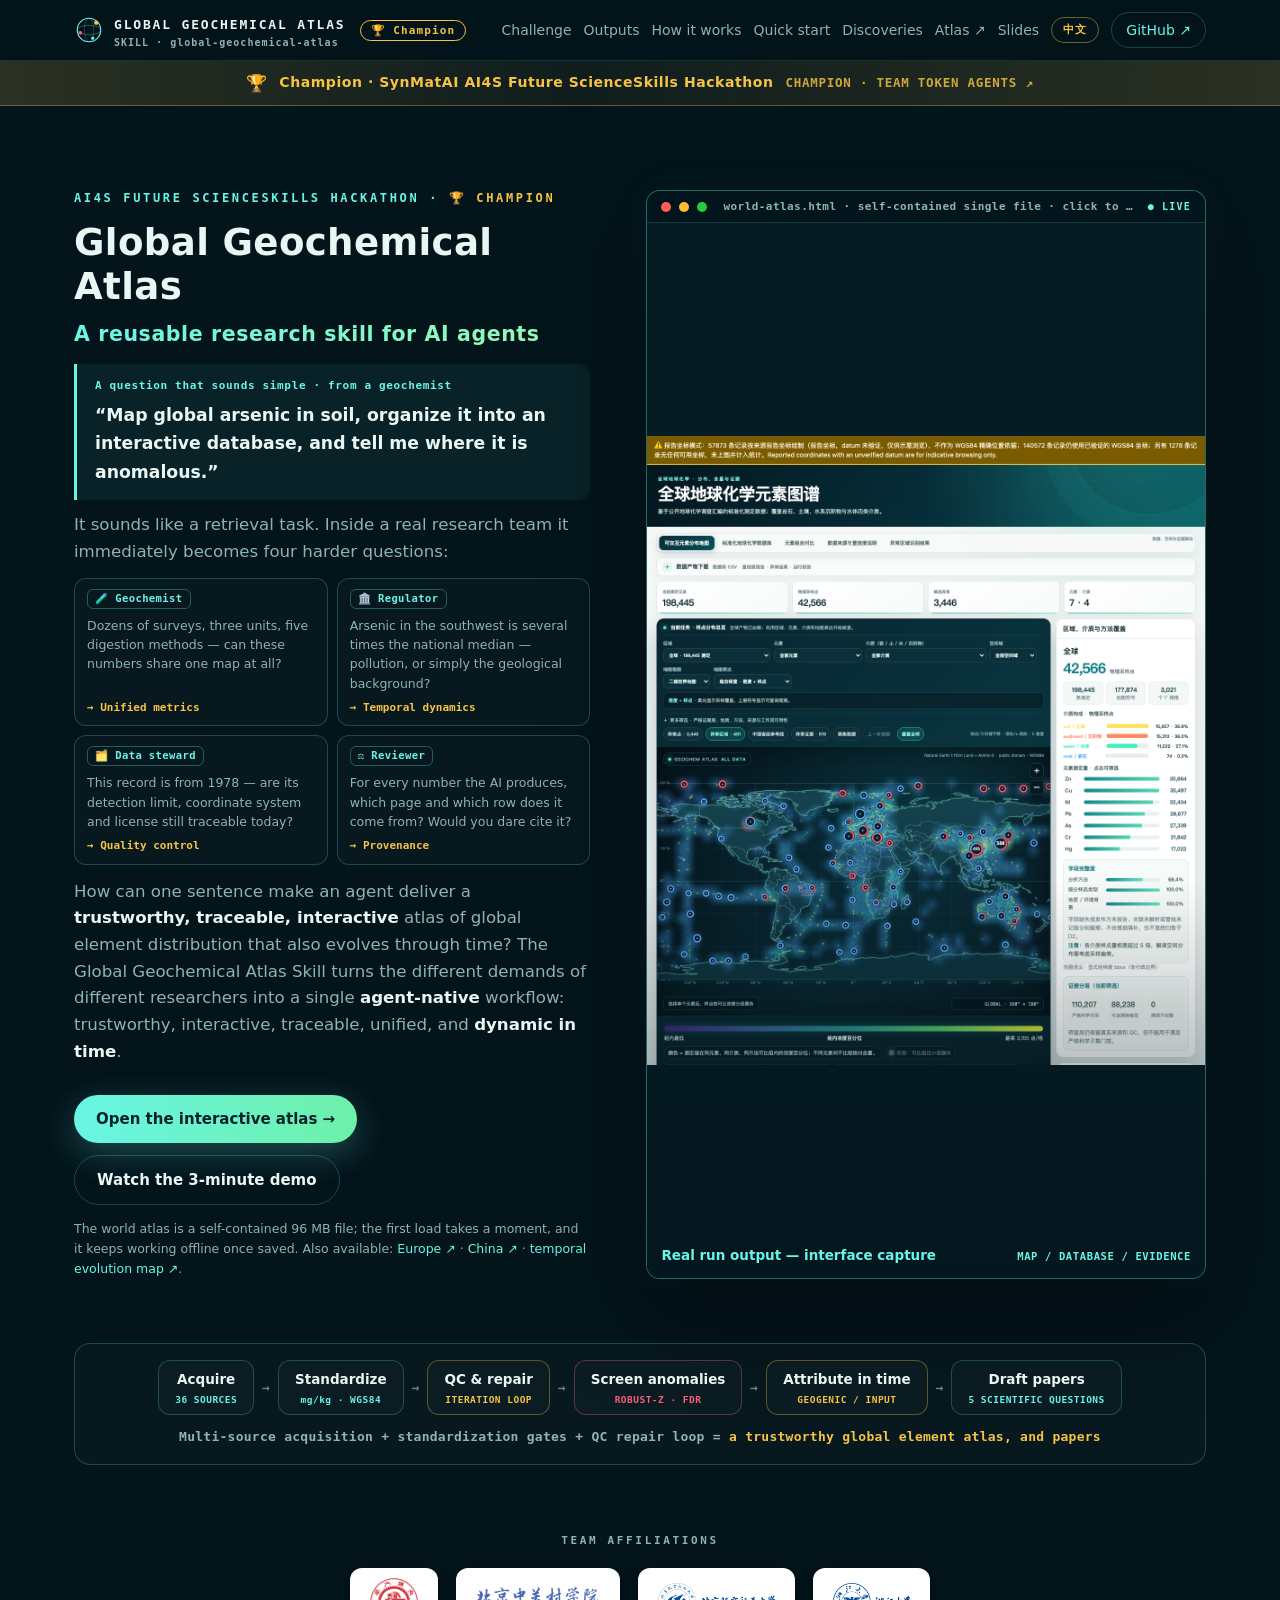
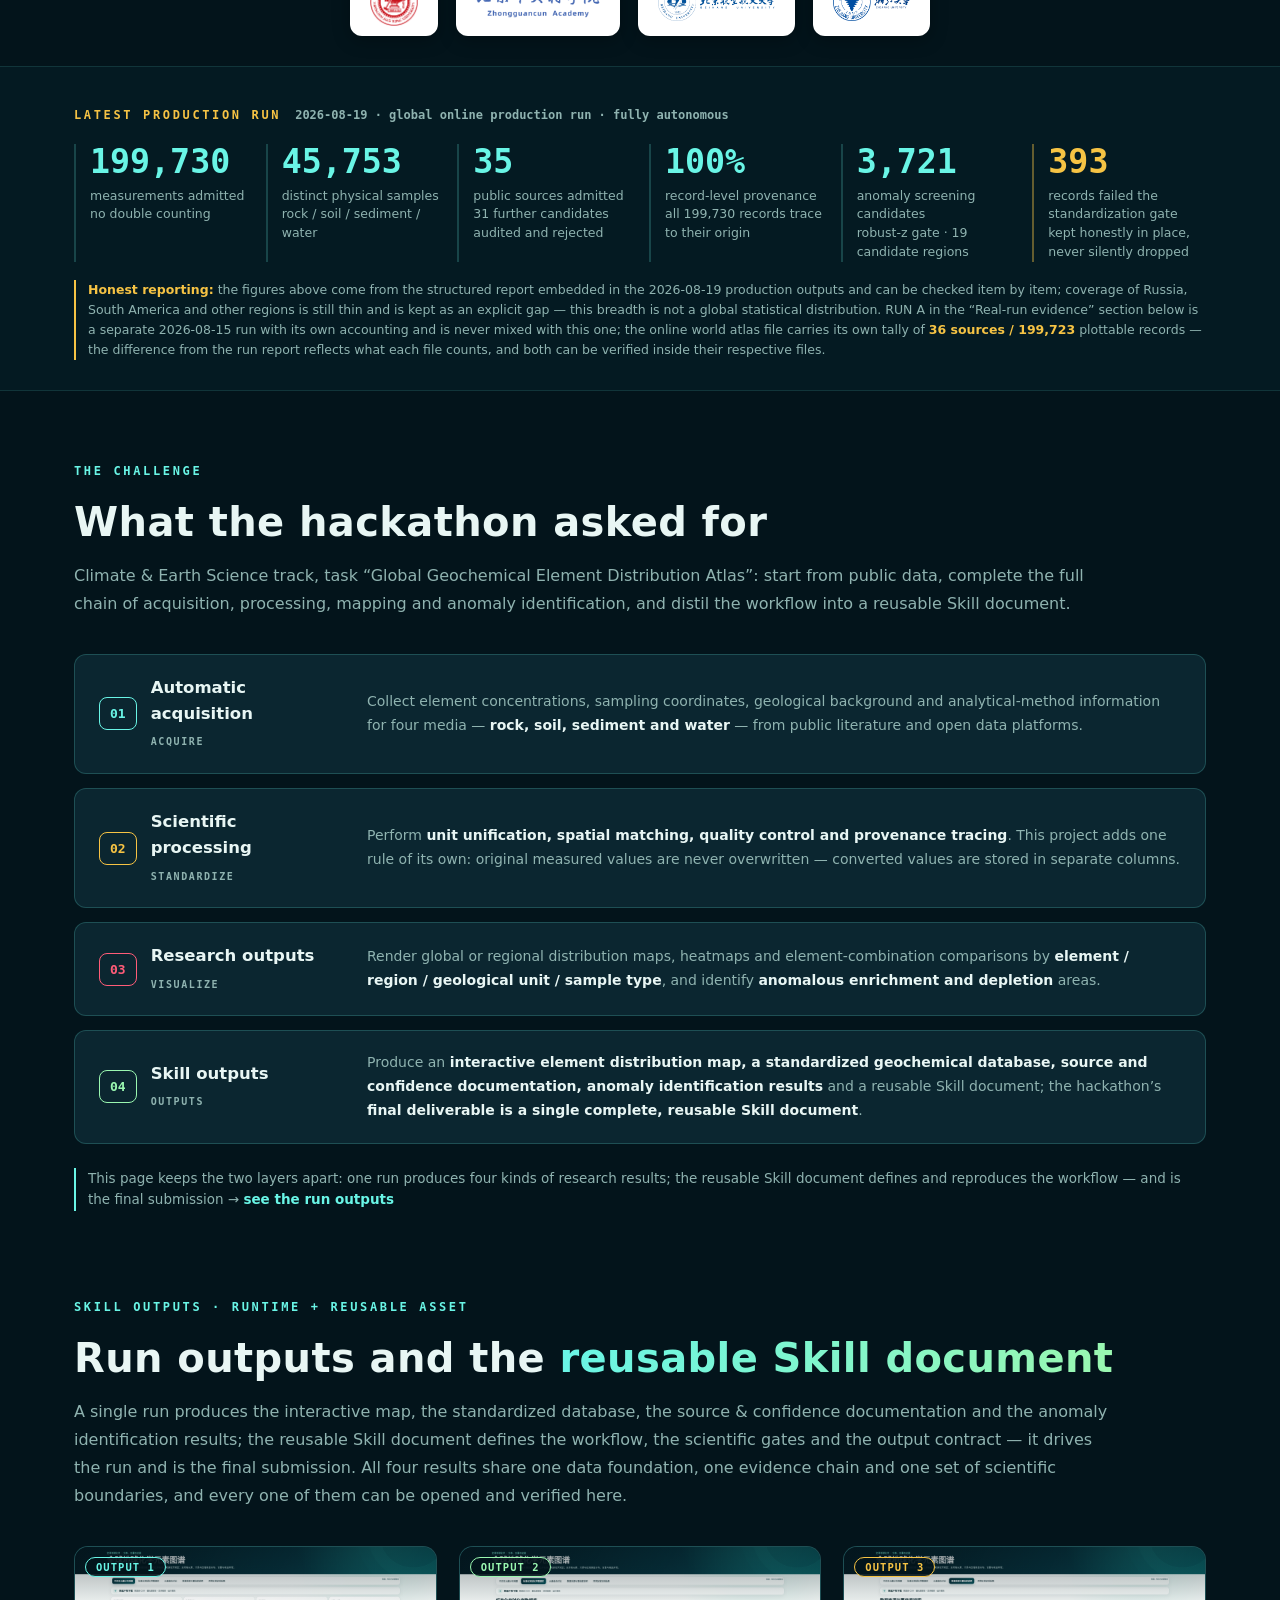
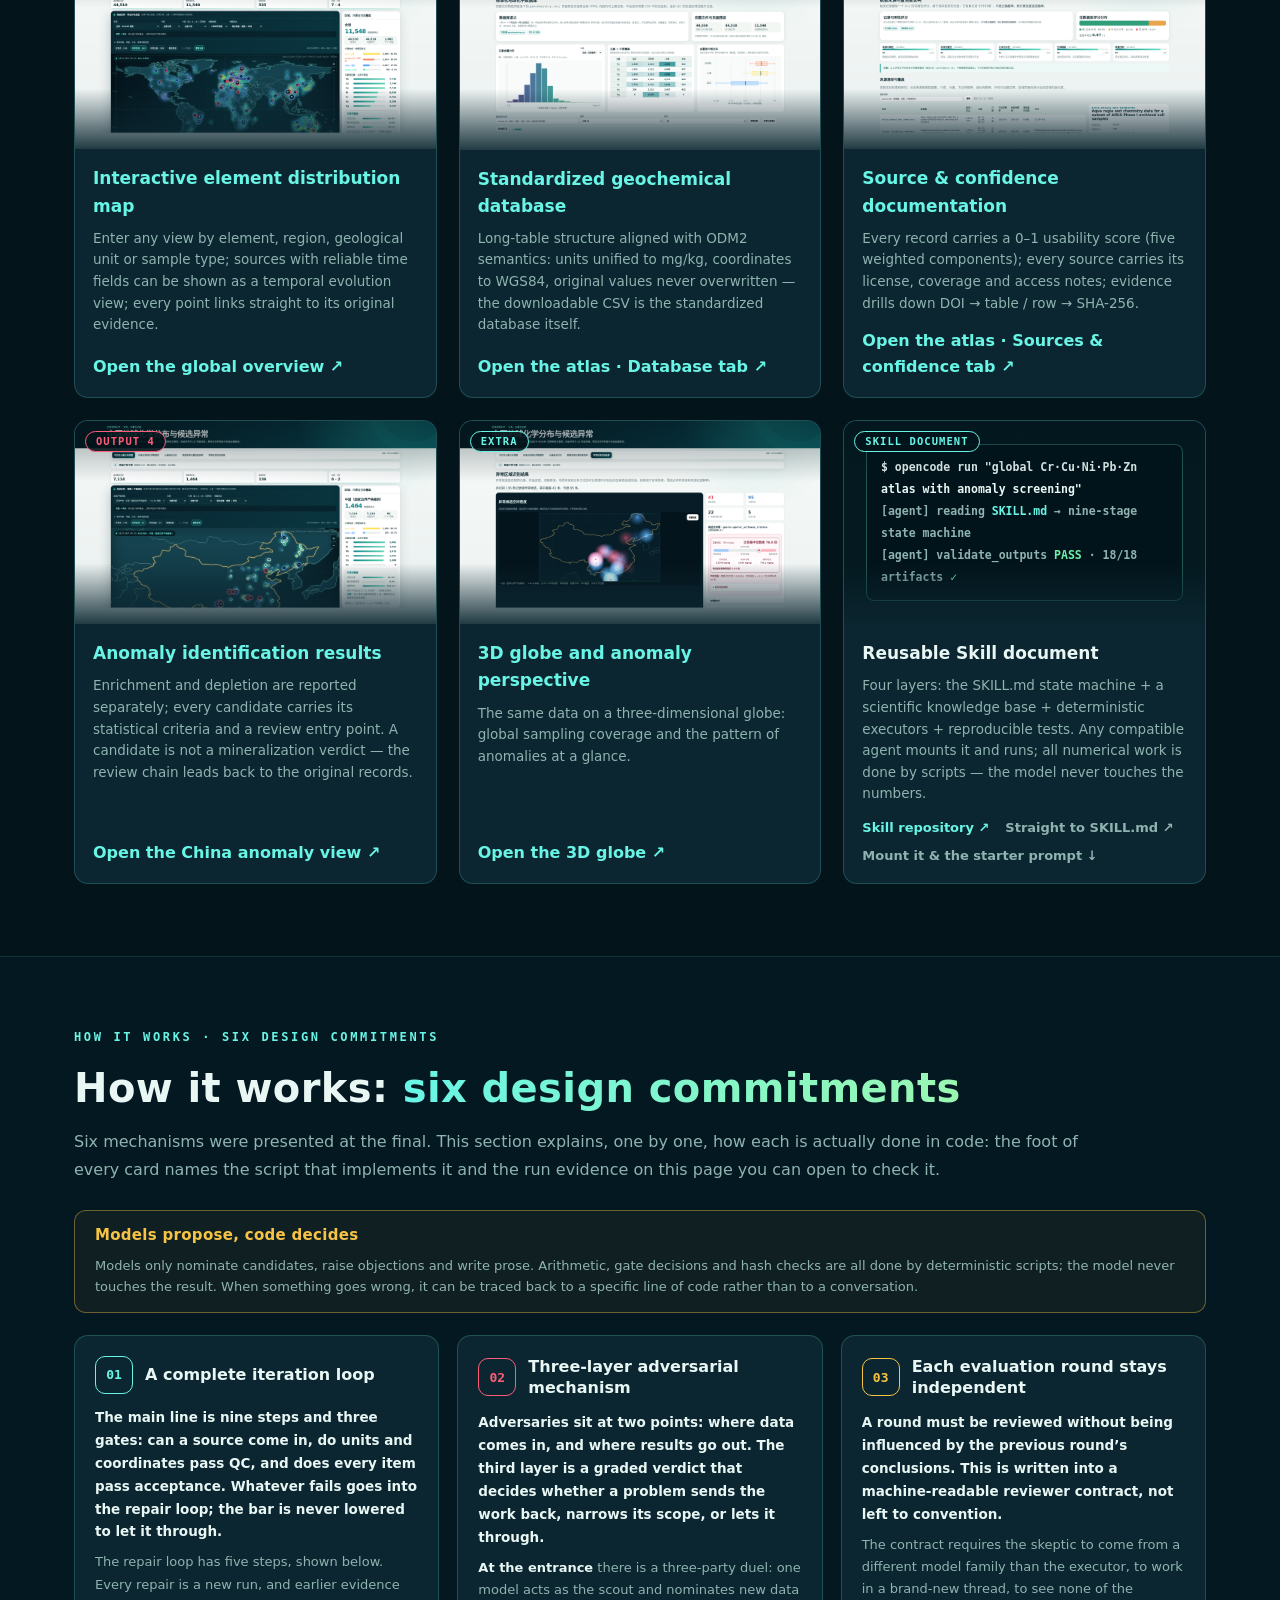
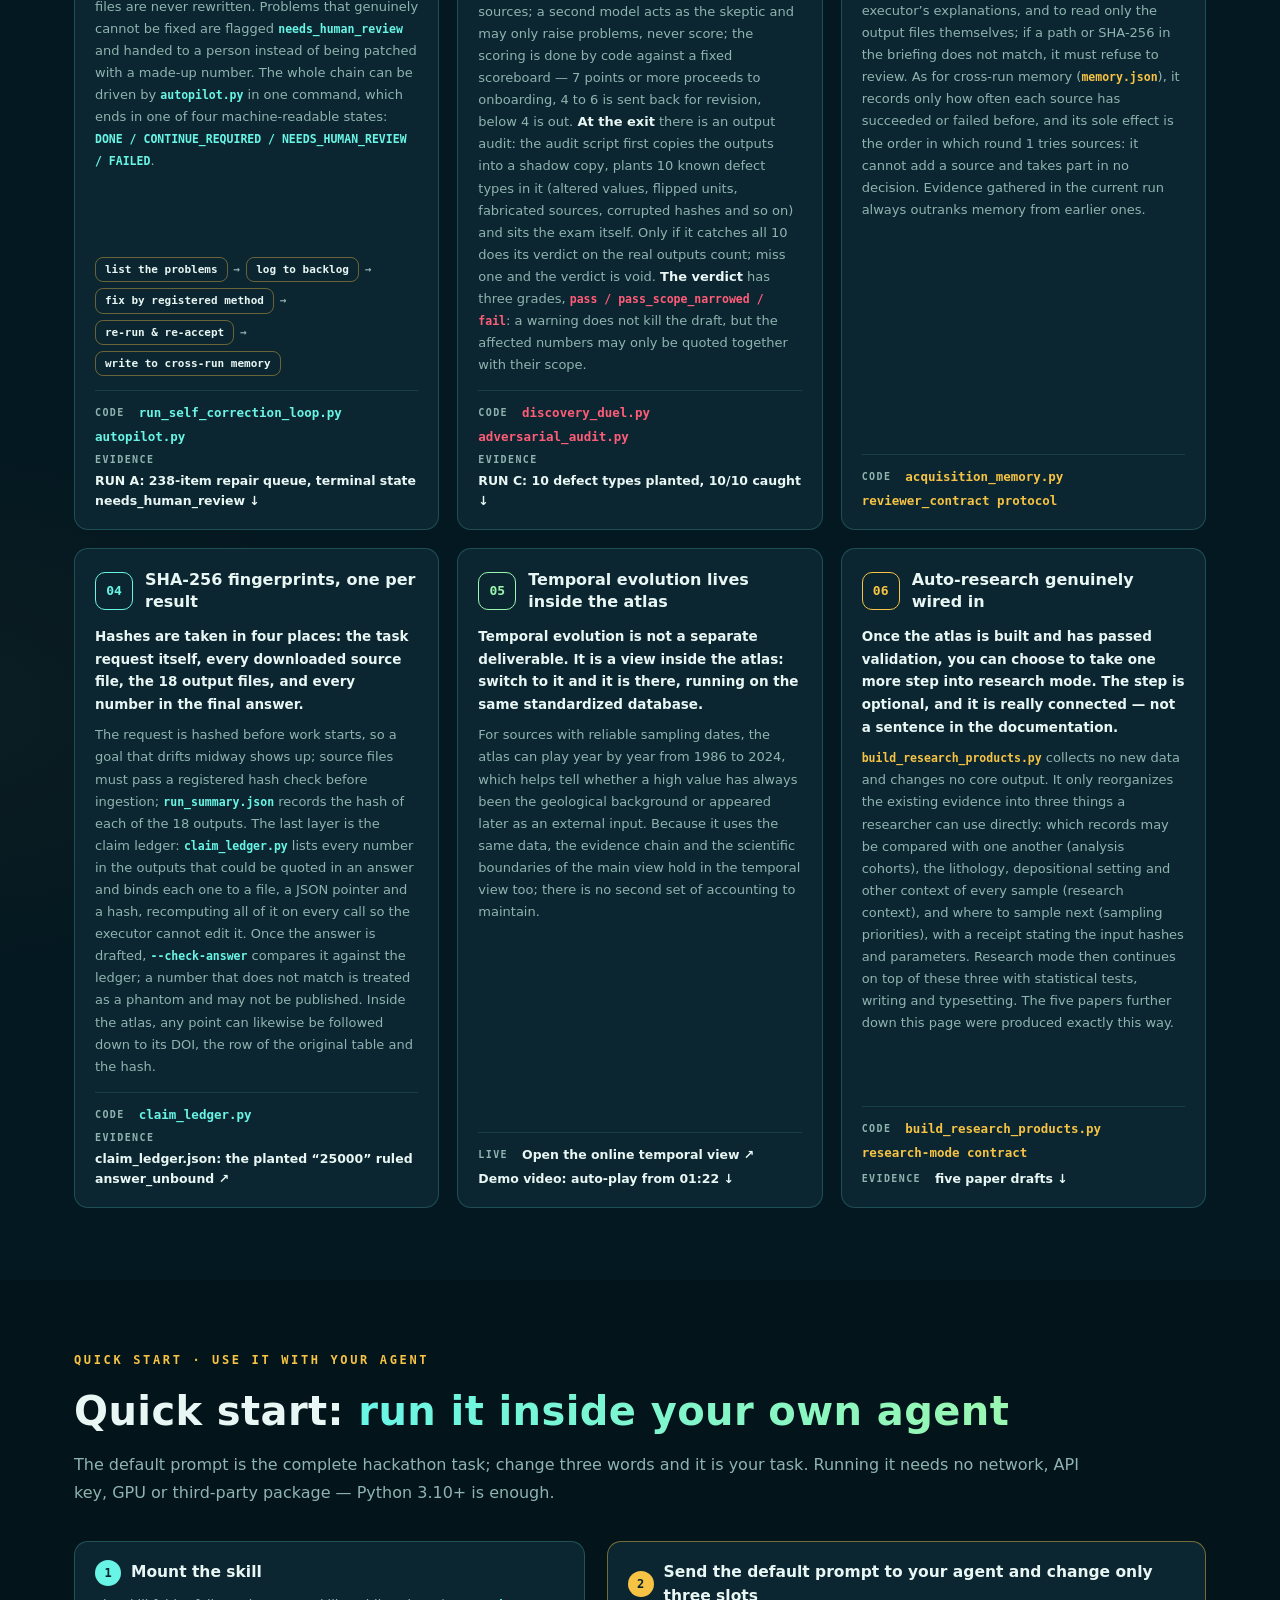
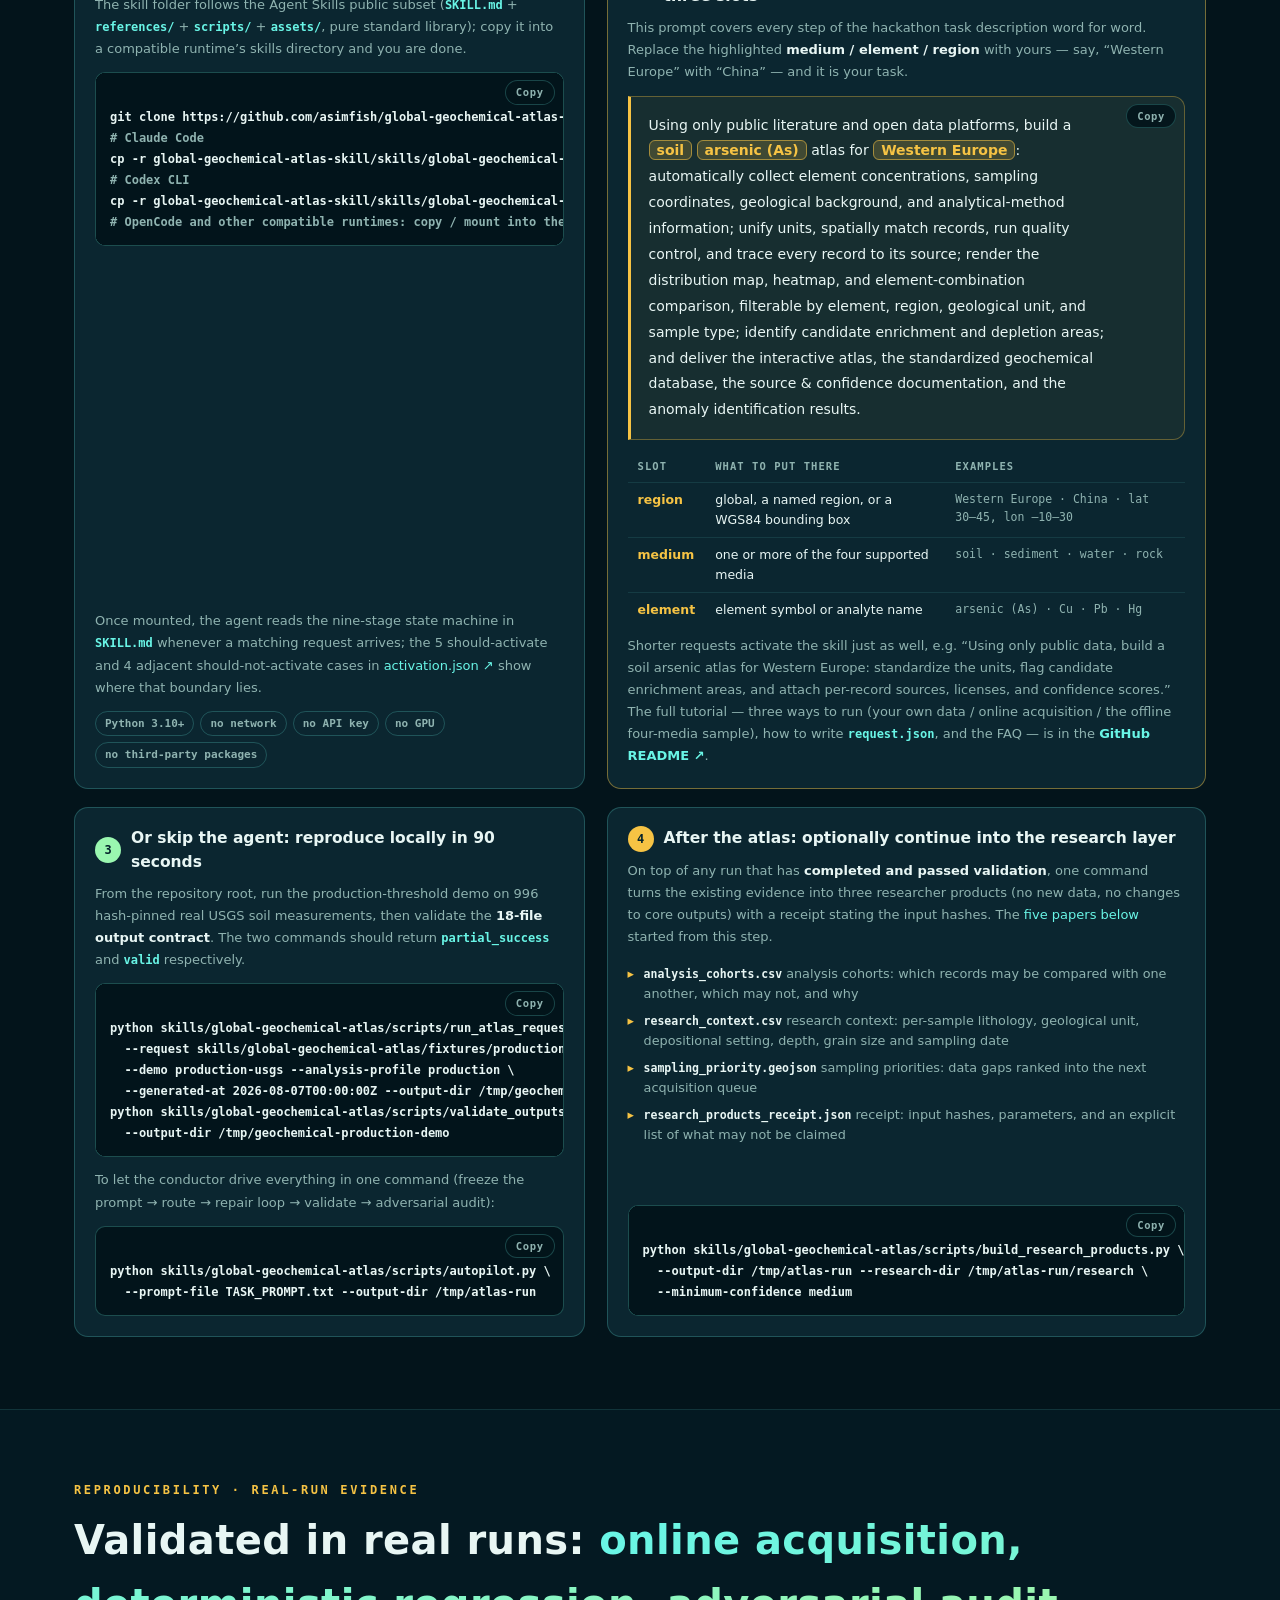
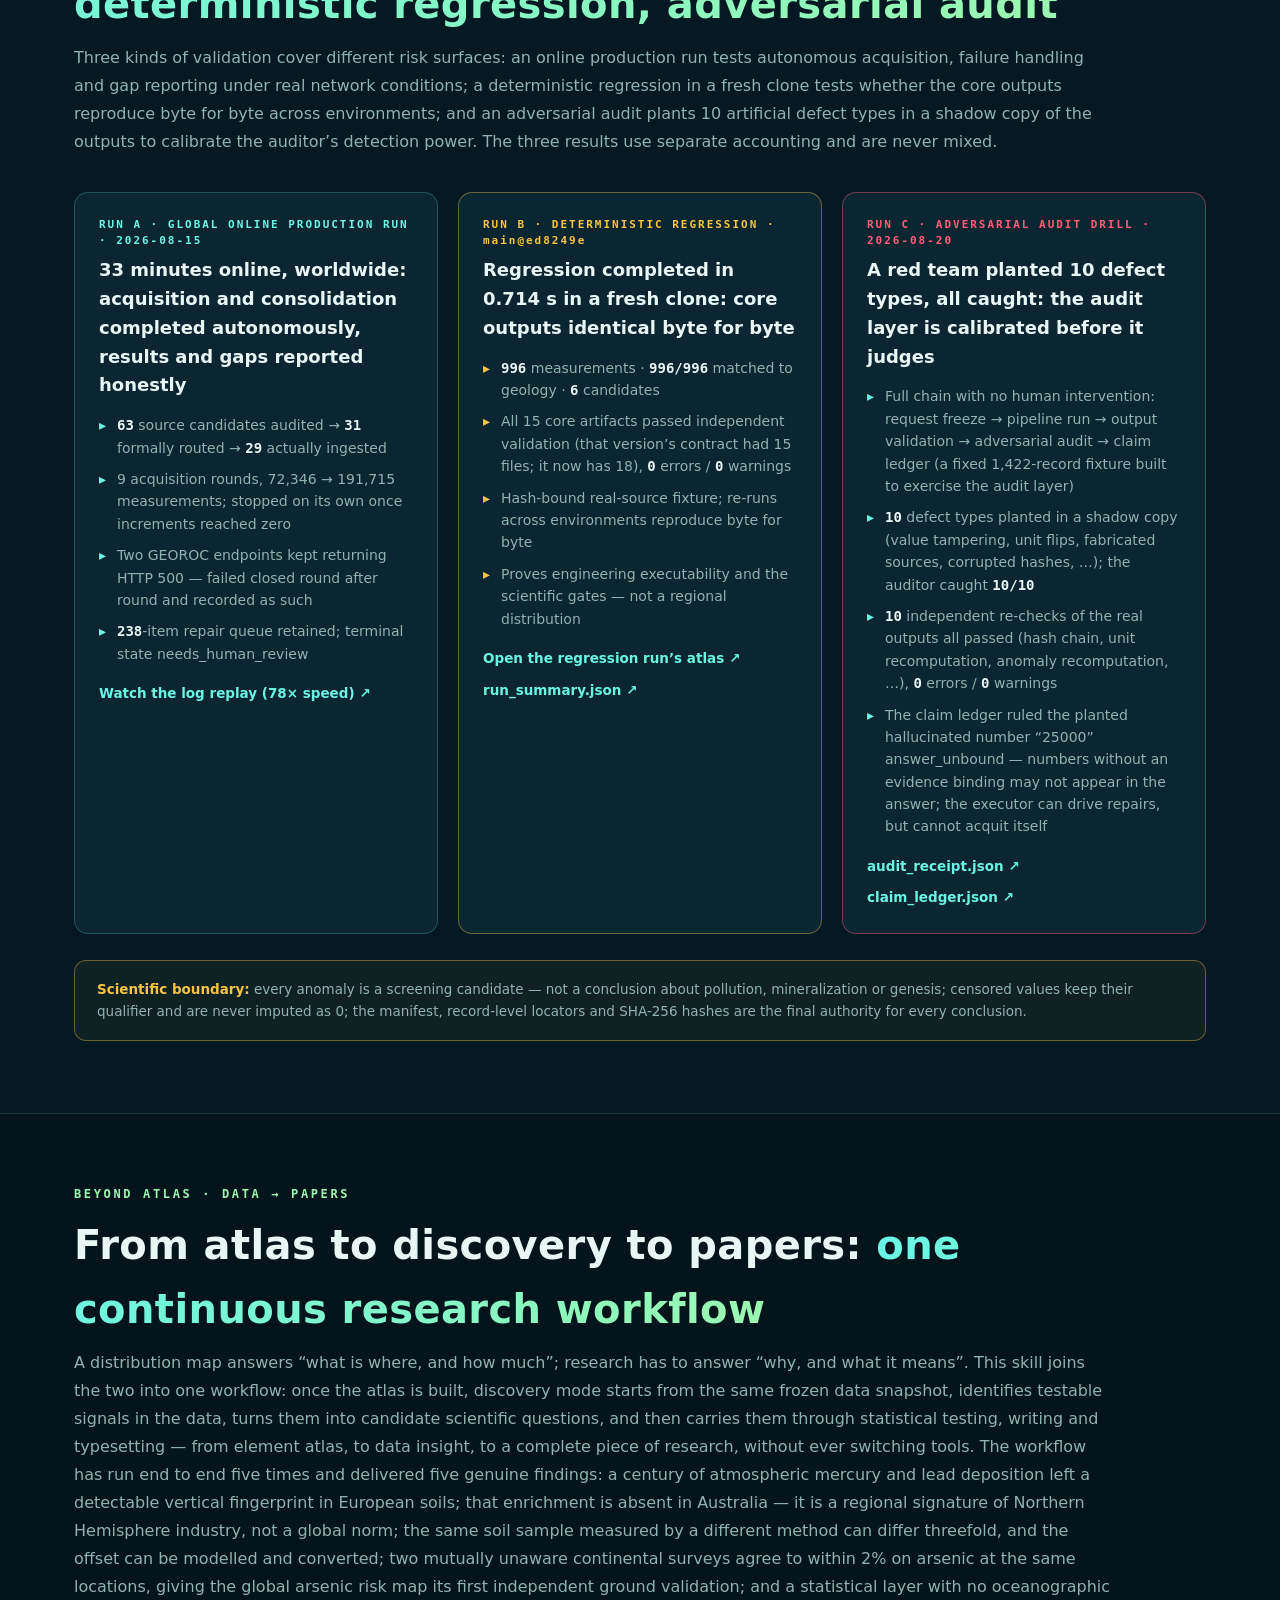
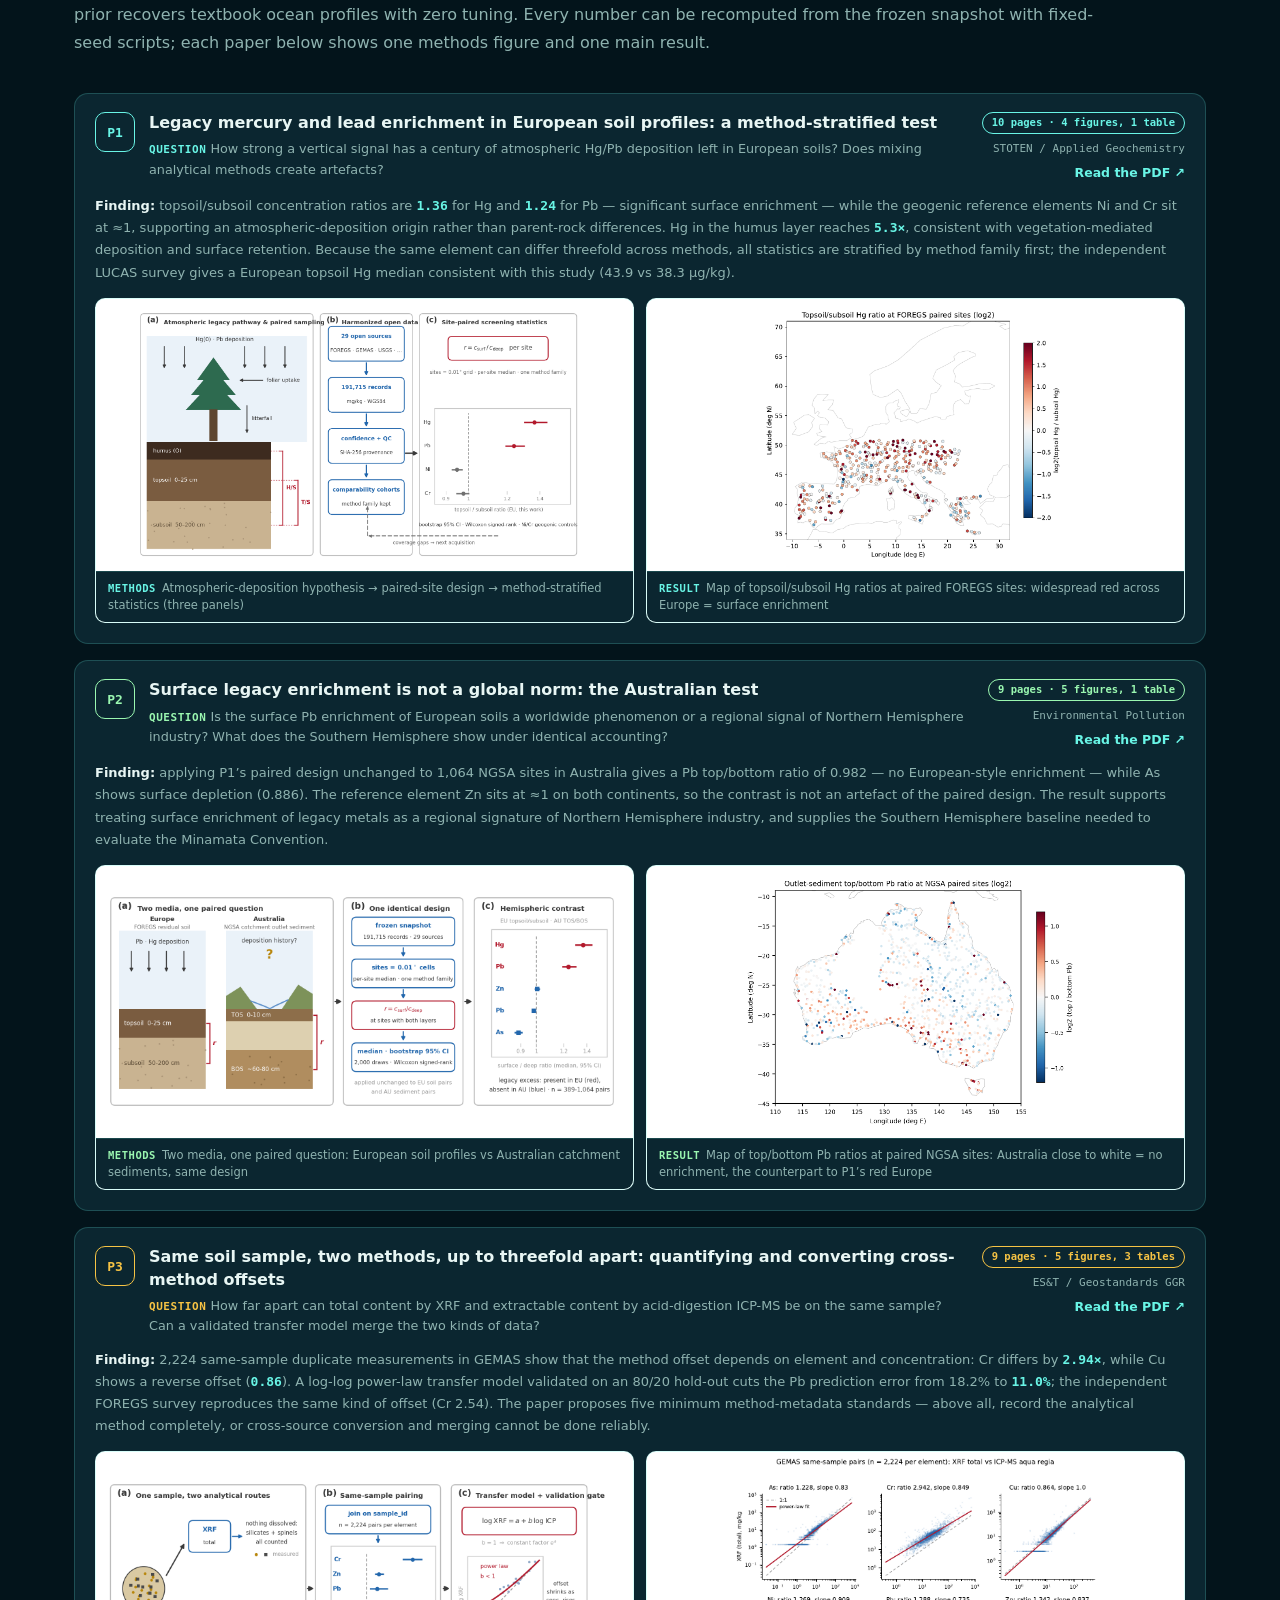
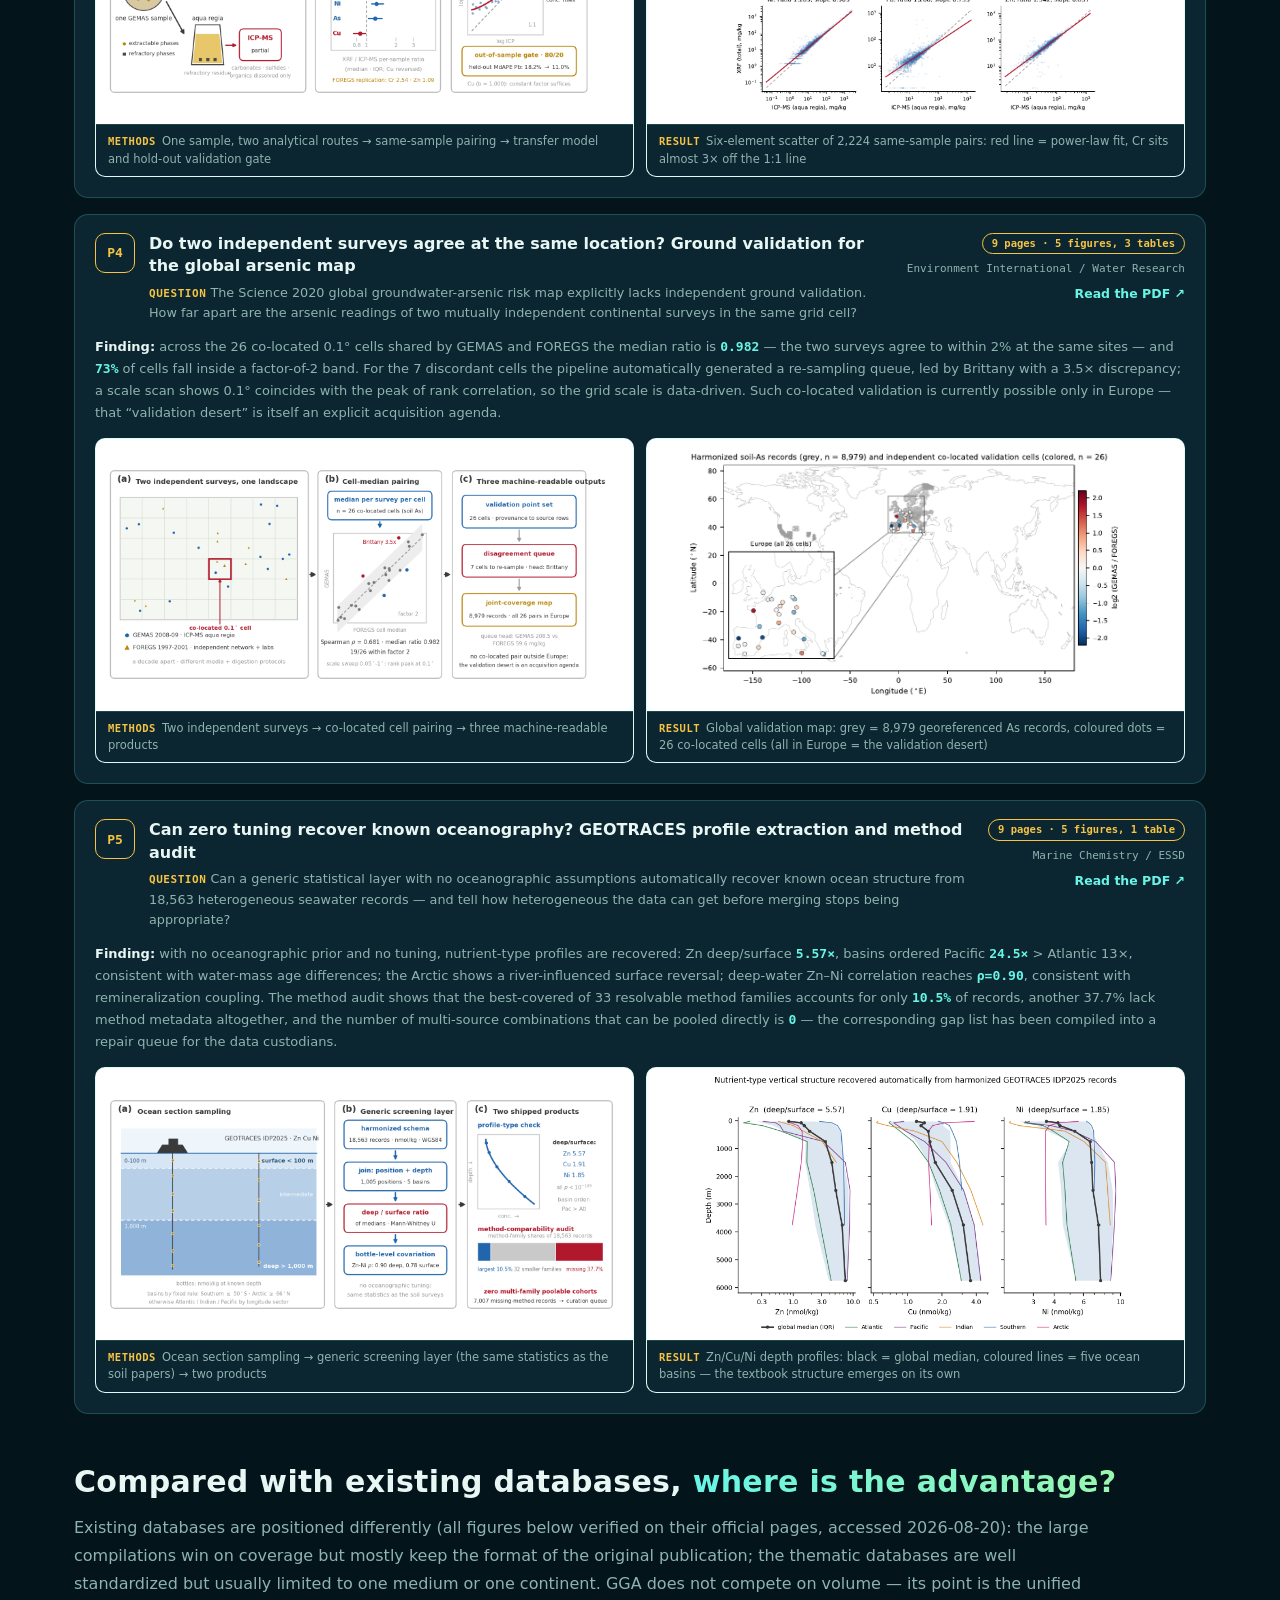
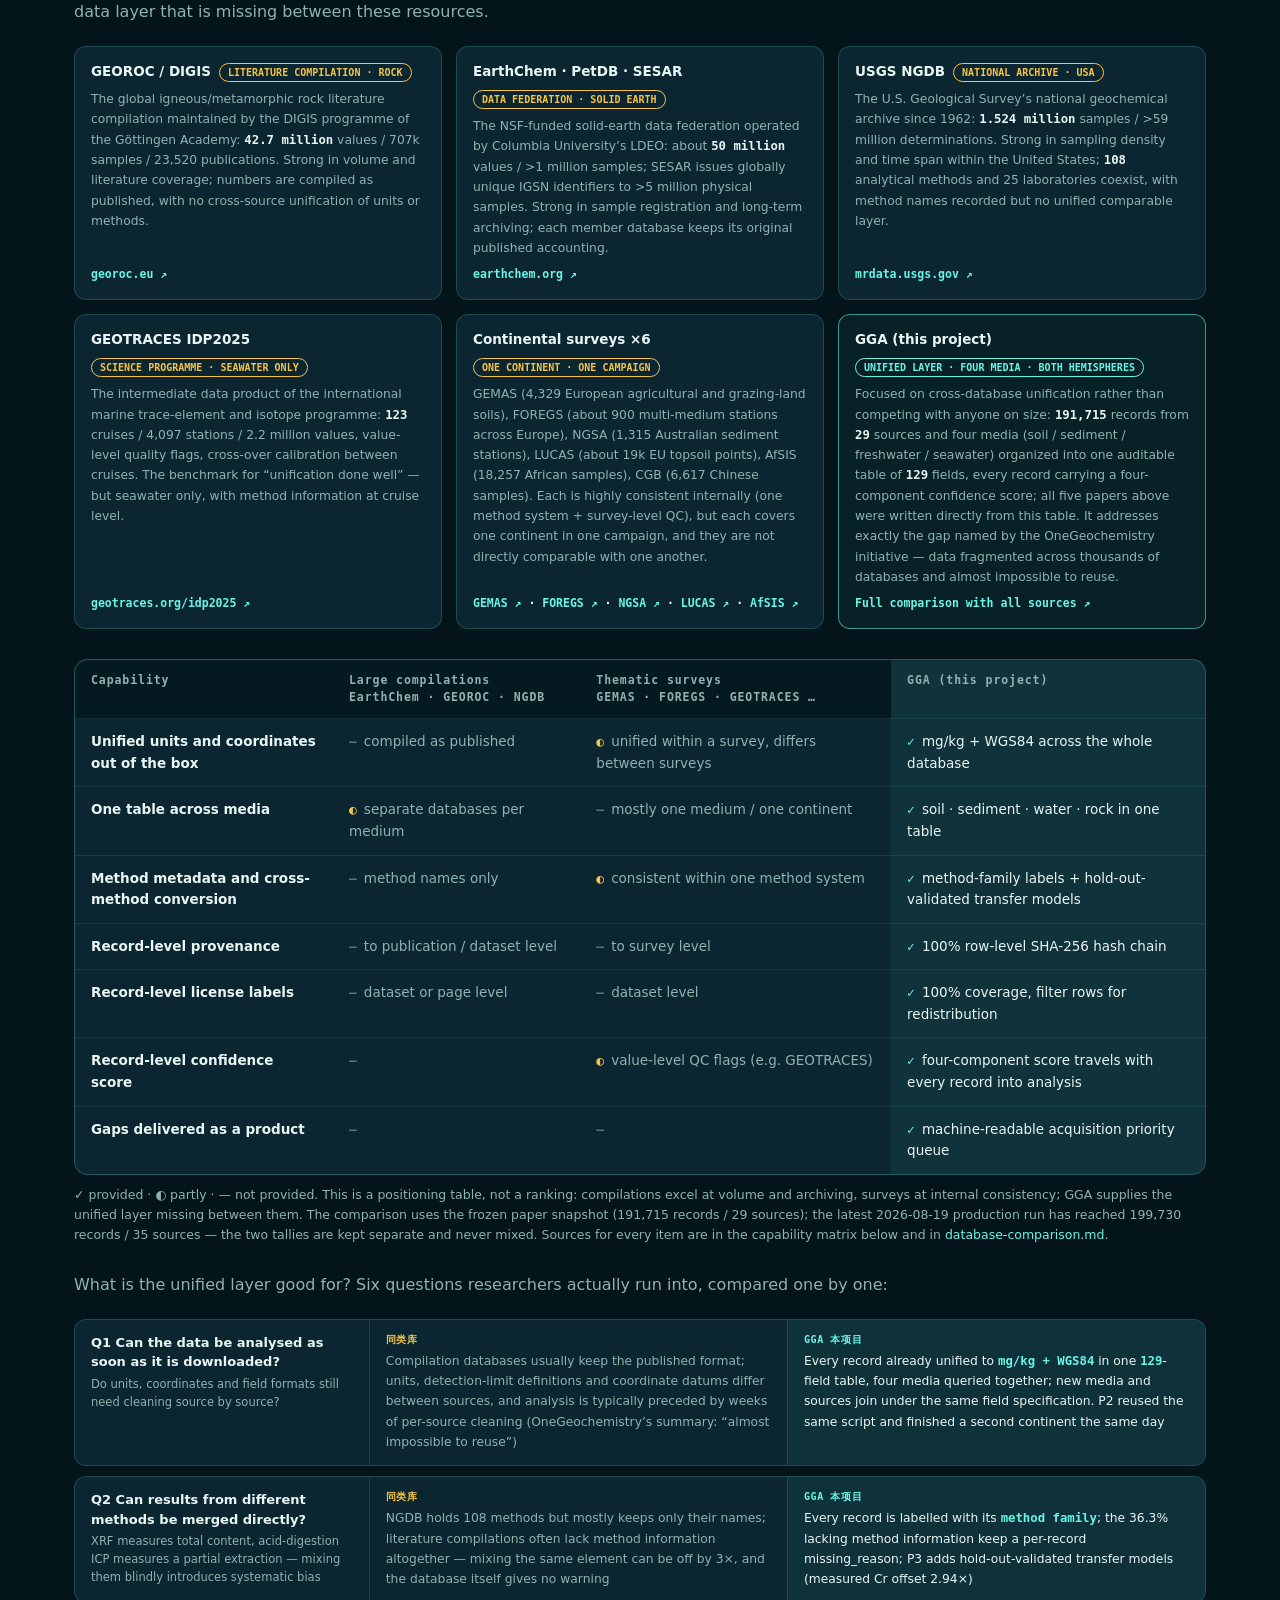
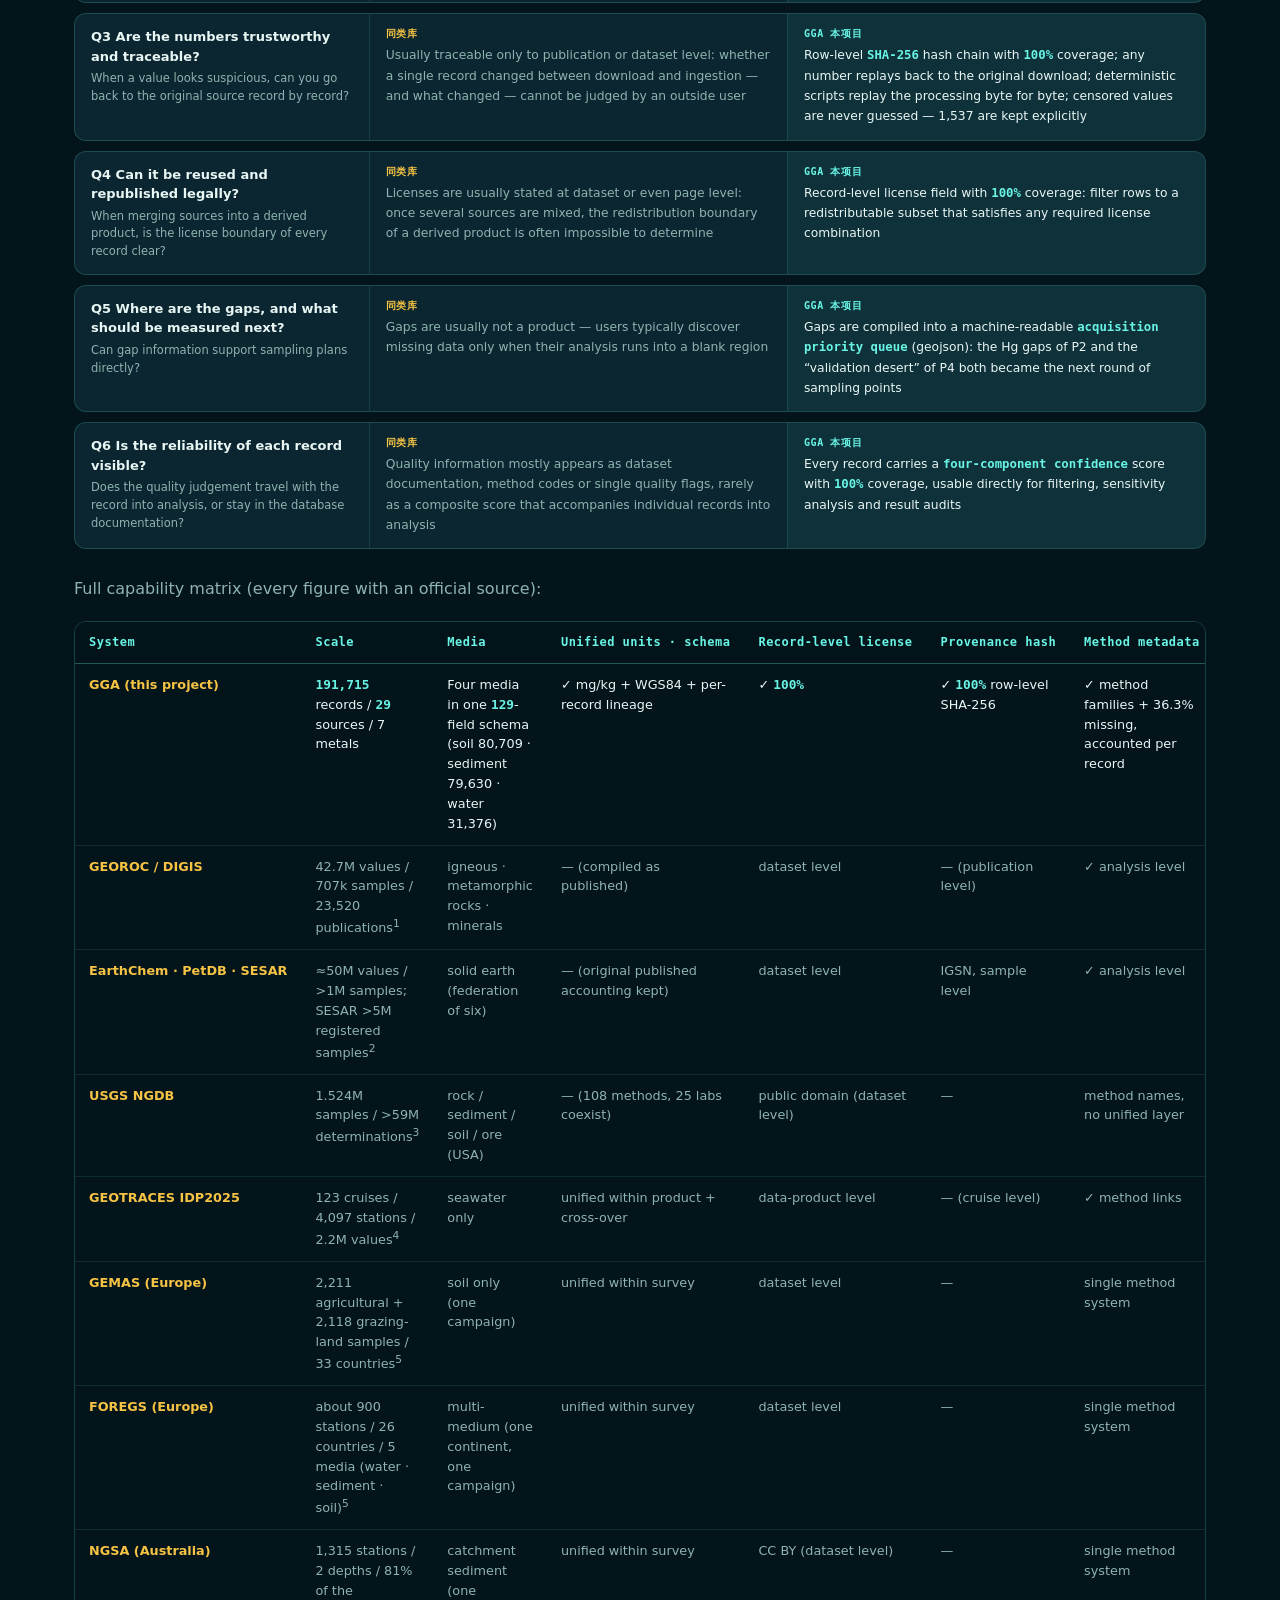
==== commit df7d8a12: "[site/docs]: align wording with the merged skill tree What: 16-file -> 18-file contract wording (six" ====
--- a/en.html
+++ b/en.html
@@ -251,7 +251,7 @@
           <div class="term-mini">
             <div class="cmd">$ opencode run "global Cr·Cu·Ni·Pb·Zn atlas with anomaly screening"</div>
             <div>[agent] reading <b>SKILL.md</b> → nine-stage state machine</div>
-            <div>[agent] validate_outputs <span class="ok">PASS</span> · 16/16 artifacts <span class="ok">✓</span></div>
+            <div>[agent] validate_outputs <span class="ok">PASS</span> · 18/18 artifacts <span class="ok">✓</span></div>
           </div>
         </div>
         <div class="body">
@@ -312,8 +312,8 @@
       </article>
       <article class="how-card fx">
         <div class="how-head"><span class="how-no">04</span><b>SHA-256 fingerprints, one per result</b></div>
-        <p class="promise">Hashes are taken in four places: the task request itself, every downloaded source file, the 16 output files, and every number in the final answer.</p>
-        <p class="detail">The request is hashed before work starts, so a goal that drifts midway shows up; source files must pass a registered hash check before ingestion; <code>run_summary.json</code> records the hash of each of the 16 outputs. The last layer is the claim ledger: <code>claim_ledger.py</code> lists every number in the outputs that could be quoted in an answer and binds each one to a file, a JSON pointer and a hash, recomputing all of it on every call so the executor cannot edit it. Once the answer is drafted, <code>--check-answer</code> compares it against the ledger; a number that does not match is treated as a phantom and may not be published. Inside the atlas, any point can likewise be followed down to its DOI, the row of the original table and the hash.</p>
+        <p class="promise">Hashes are taken in four places: the task request itself, every downloaded source file, the 18 output files, and every number in the final answer.</p>
+        <p class="detail">The request is hashed before work starts, so a goal that drifts midway shows up; source files must pass a registered hash check before ingestion; <code>run_summary.json</code> records the hash of each of the 18 outputs. The last layer is the claim ledger: <code>claim_ledger.py</code> lists every number in the outputs that could be quoted in an answer and binds each one to a file, a JSON pointer and a hash, recomputing all of it on every call so the executor cannot edit it. Once the answer is drafted, <code>--check-answer</code> compares it against the ledger; a number that does not match is treated as a phantom and may not be published. Inside the atlas, any point can likewise be followed down to its DOI, the row of the original table and the hash.</p>
         <div class="how-foot">
           <div class="row"><span class="lbl">CODE</span>
           <a href="https://github.com/asimfish/global-geochemical-atlas-skill/blob/main/skills/global-geochemical-atlas/scripts/claim_ledger.py" target="_blank" rel="noopener">claim_ledger.py</a></div>
@@ -350,7 +350,7 @@
     <div class="fx">
       <div class="eyebrow" style="color:var(--gold)">Quick Start · Use It with Your Agent</div>
       <h2 class="section-title">Quick start: <span class="gradient">run it inside your own agent</span></h2>
-      <p class="section-sub">The default prompt is the complete hackathon task; change three words and it is your task. Running it needs no network, API key, GPU or third-party package — Python 3.11+ is enough.</p>
+      <p class="section-sub">The default prompt is the complete hackathon task; change three words and it is your task. Running it needs no network, API key, GPU or third-party package — Python 3.10+ is enough.</p>
     </div>
     <div class="qs-grid">
       <div class="qs-box s1 fx">
@@ -364,8 +364,8 @@
 cp -r global-geochemical-atlas-skill/skills/global-geochemical-atlas ~/.codex/skills/
 <span class="c"># OpenCode and other compatible runtimes: copy / mount into their skills folder</span></pre></div>
         <div class="grow"></div>
-        <p style="margin-top:12px">Once mounted, the agent reads the nine-stage state machine in <code>SKILL.md</code> whenever a matching request arrives; the 4 should-activate / should-not-activate cases in <a href="https://github.com/asimfish/global-geochemical-atlas-skill/blob/main/skills/global-geochemical-atlas/evals/activation.json" target="_blank" rel="noopener">activation.json ↗</a> show where that boundary lies.</p>
-        <div class="qs-chips"><span>Python 3.11+</span><span>no network</span><span>no API key</span><span>no GPU</span><span>no third-party packages</span></div>
+        <p style="margin-top:12px">Once mounted, the agent reads the nine-stage state machine in <code>SKILL.md</code> whenever a matching request arrives; the 5 should-activate and 4 adjacent should-not-activate cases in <a href="https://github.com/asimfish/global-geochemical-atlas-skill/blob/main/skills/global-geochemical-atlas/evals/activation.json" target="_blank" rel="noopener">activation.json ↗</a> show where that boundary lies.</p>
+        <div class="qs-chips"><span>Python 3.10+</span><span>no network</span><span>no API key</span><span>no GPU</span><span>no third-party packages</span></div>
       </div>
       <div class="qs-box s2 hot fx" style="--c:var(--gold)">
         <div class="step"><i>2</i><b>Send the default prompt to your agent and change only three slots</b></div>
@@ -387,7 +387,7 @@
       </div>
       <div class="qs-box s3 fx" style="--c:#9af7b0">
         <div class="step"><i>3</i><b>Or skip the agent: reproduce locally in 90 seconds</b></div>
-        <p>From the repository root, run the production-threshold demo on 996 hash-pinned real USGS soil measurements, then validate the <b>16-file output contract</b>. The two commands should return <code>partial_success</code> and <code>valid</code> respectively.</p>
+        <p>From the repository root, run the production-threshold demo on 996 hash-pinned real USGS soil measurements, then validate the <b>18-file output contract</b>. The two commands should return <code>partial_success</code> and <code>valid</code> respectively.</p>
         <div class="code"><button class="copy-btn" type="button">Copy</button><pre>python skills/global-geochemical-atlas/scripts/run_atlas_request.py \
   --request skills/global-geochemical-atlas/fixtures/production-usgs/request.json \
   --demo production-usgs --analysis-profile production \
@@ -443,7 +443,7 @@
         <h3>Regression completed in 0.714 s in a fresh clone: core outputs identical byte for byte</h3>
         <ul>
           <li><b>996</b> measurements · <b>996/996</b> matched to geology · <b>6</b> candidates</li>
-          <li>All 15 core artifacts passed independent validation (that version’s contract had 15 files; it now has 16), <b>0</b> errors / <b>0</b> warnings</li>
+          <li>All 15 core artifacts passed independent validation (that version’s contract had 15 files; it now has 18), <b>0</b> errors / <b>0</b> warnings</li>
           <li>Hash-bound real-source fixture; re-runs across environments reproduce byte for byte</li>
           <li>Proves engineering executability and the scientific gates — not a regional distribution</li>
         </ul>
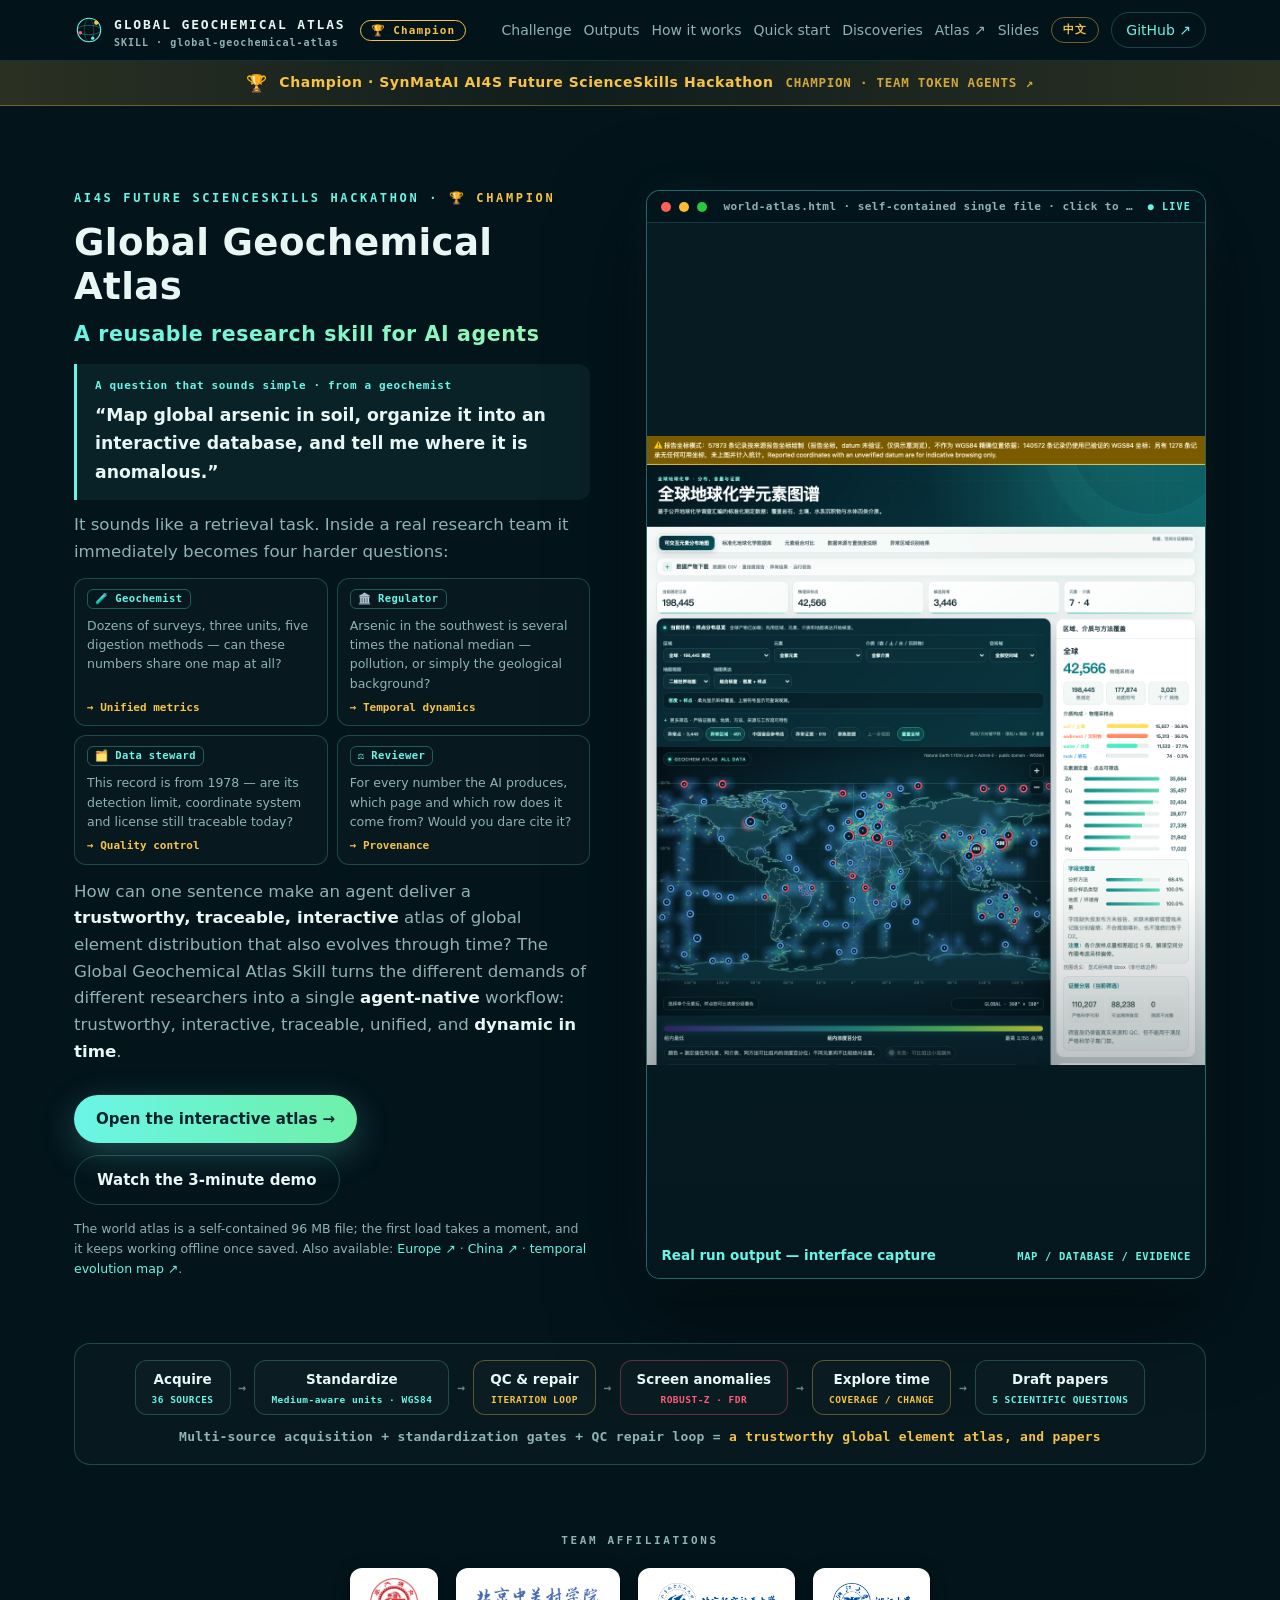
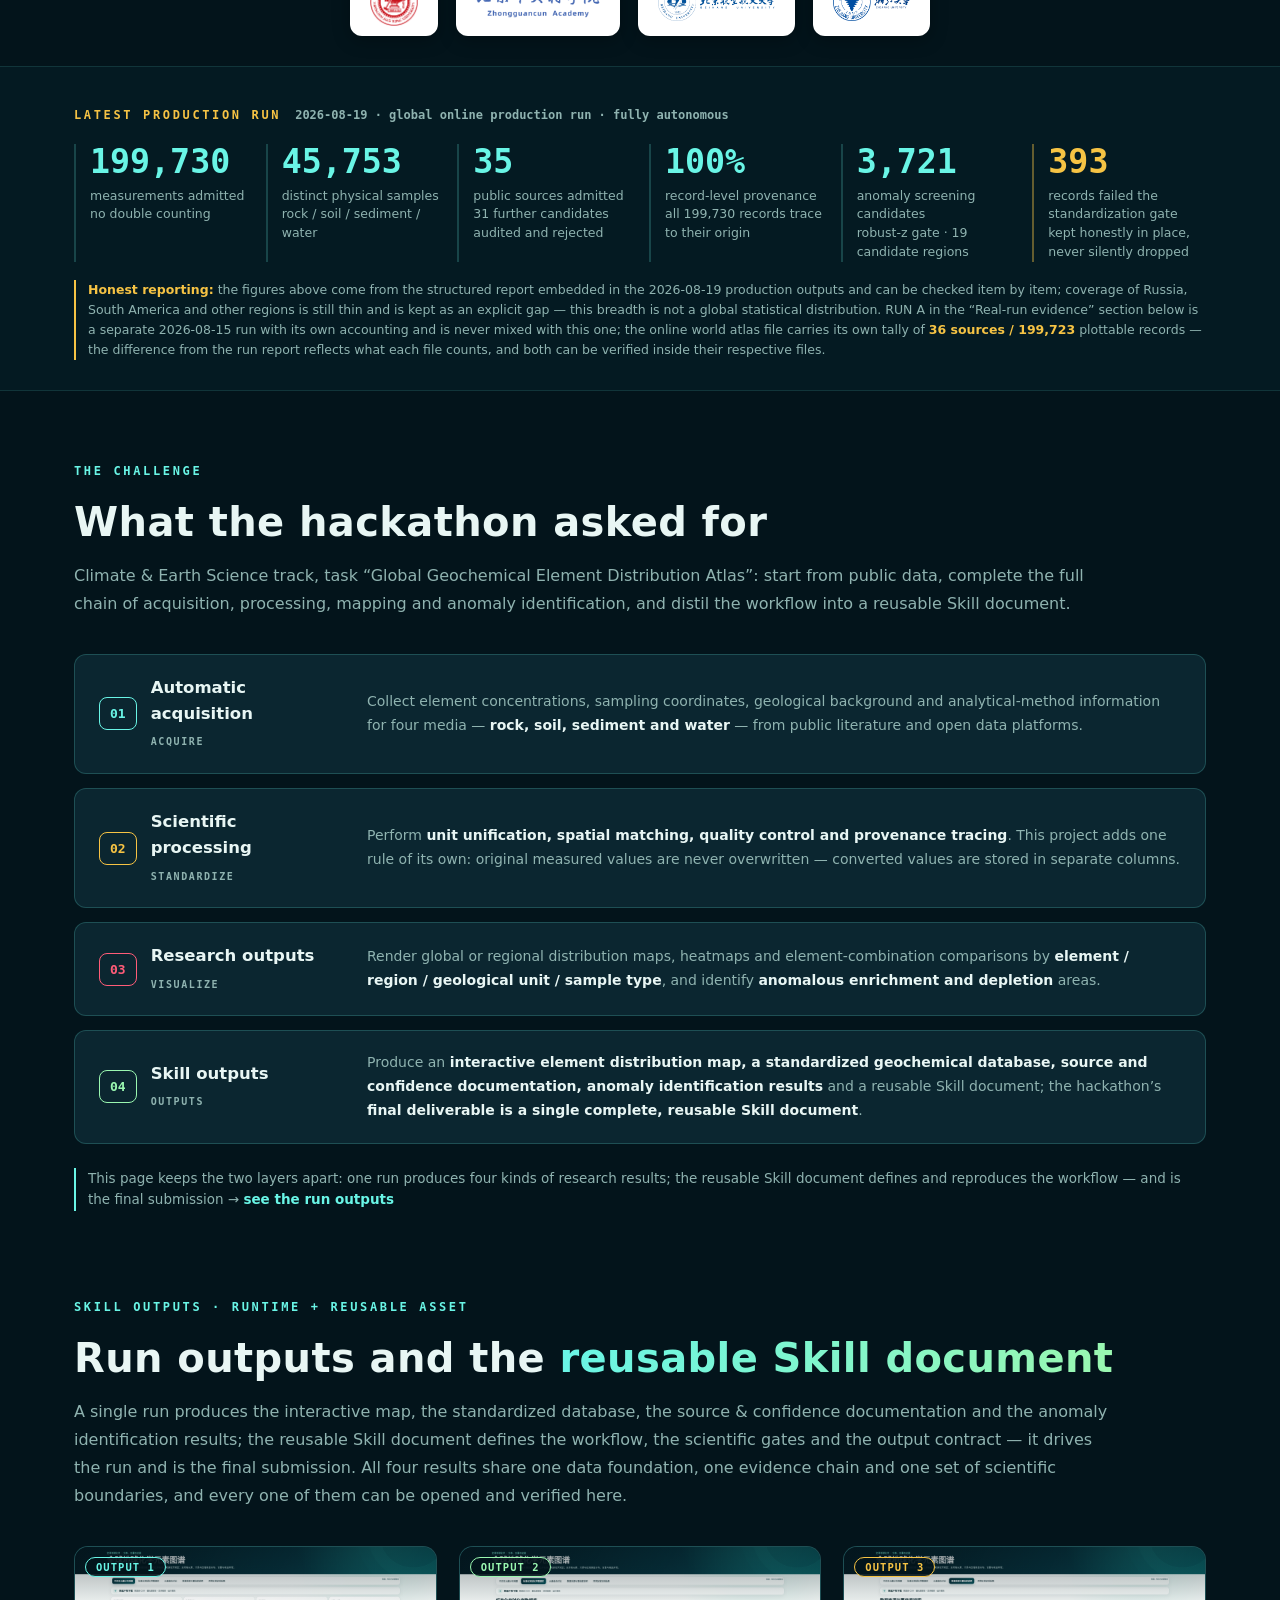
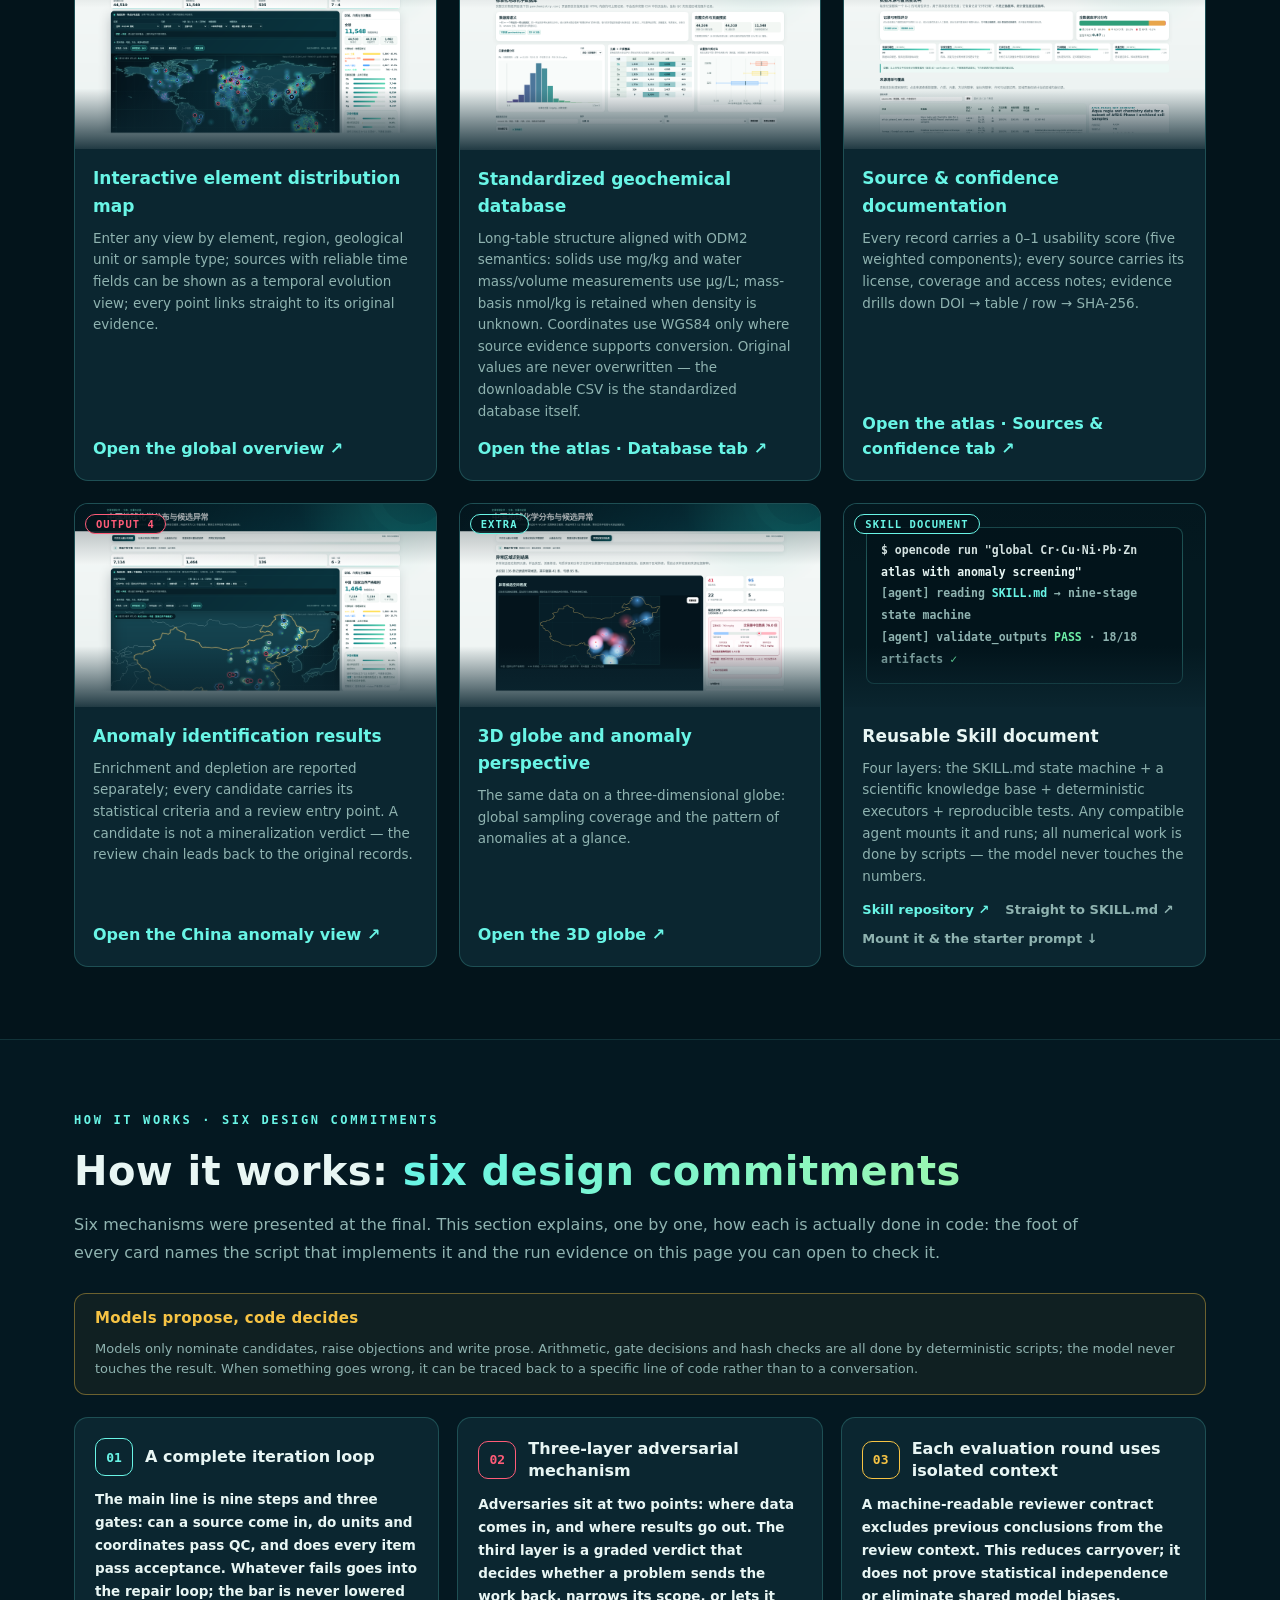
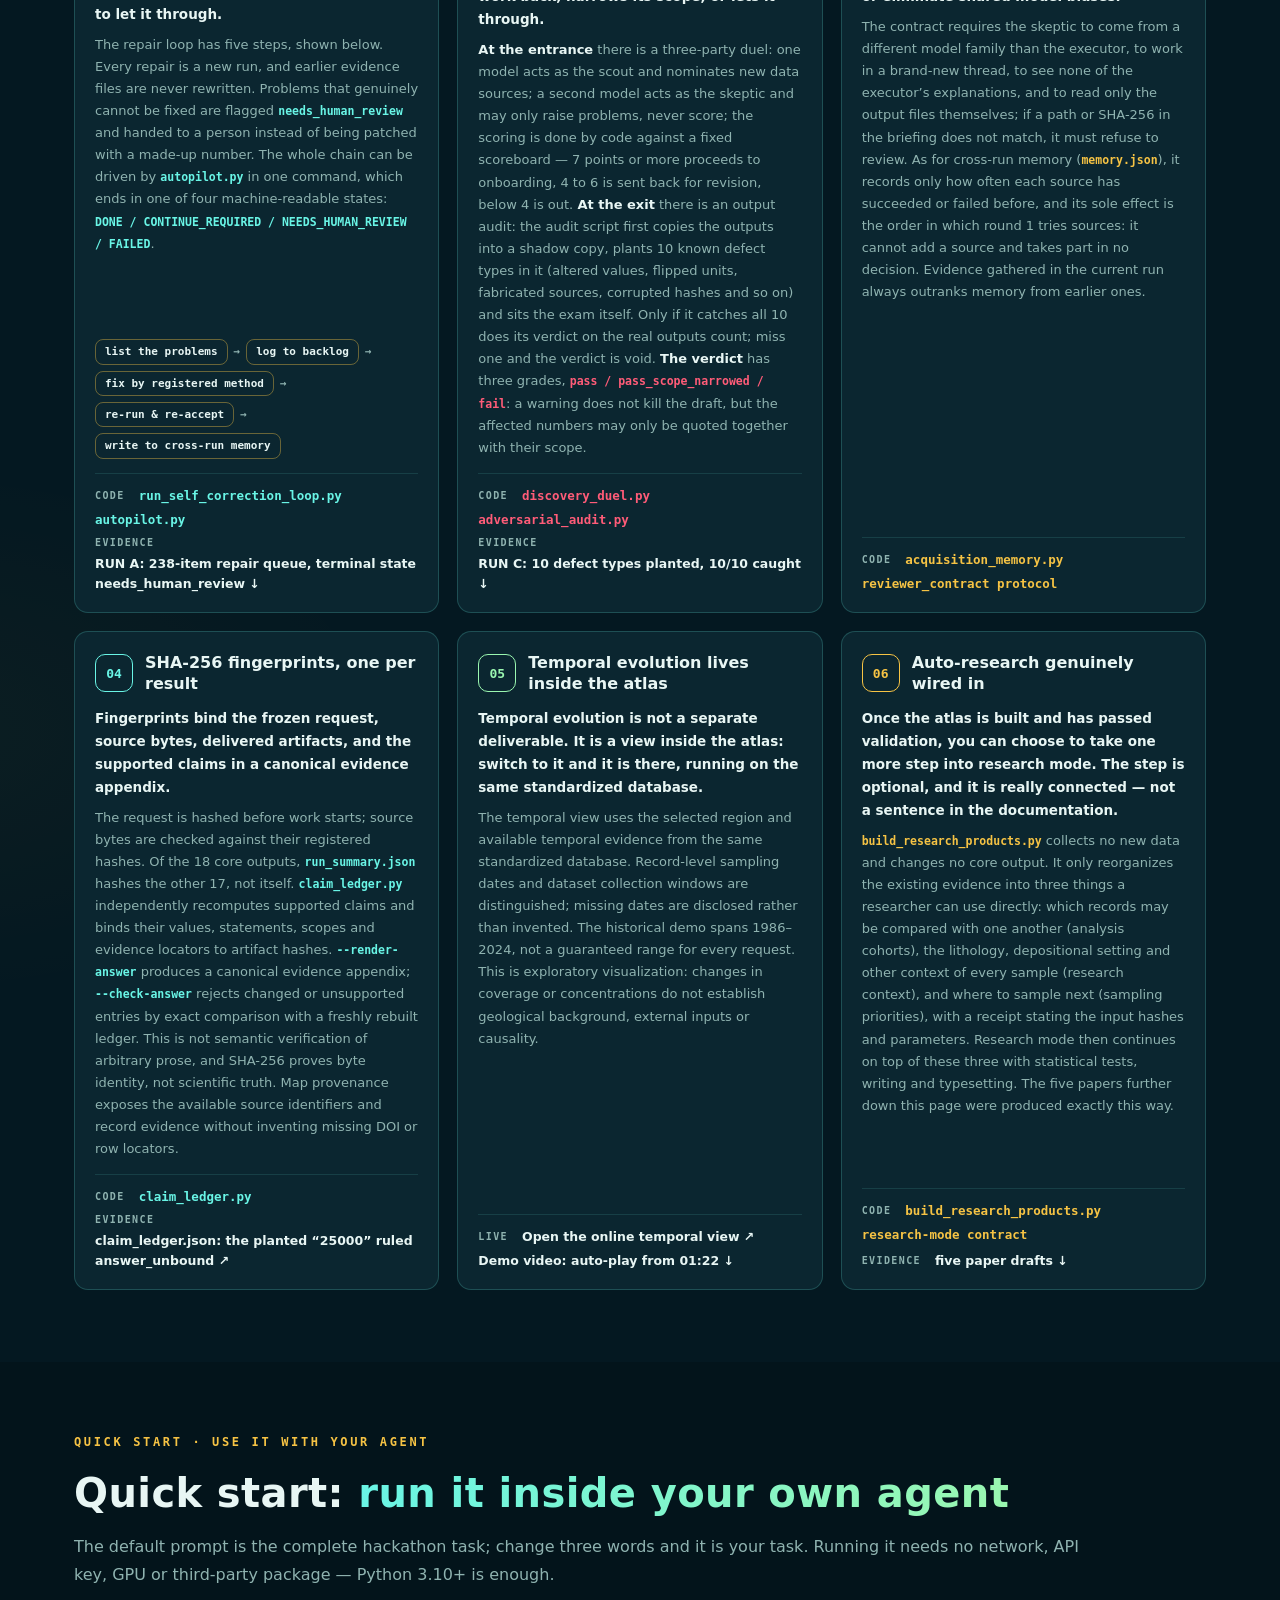
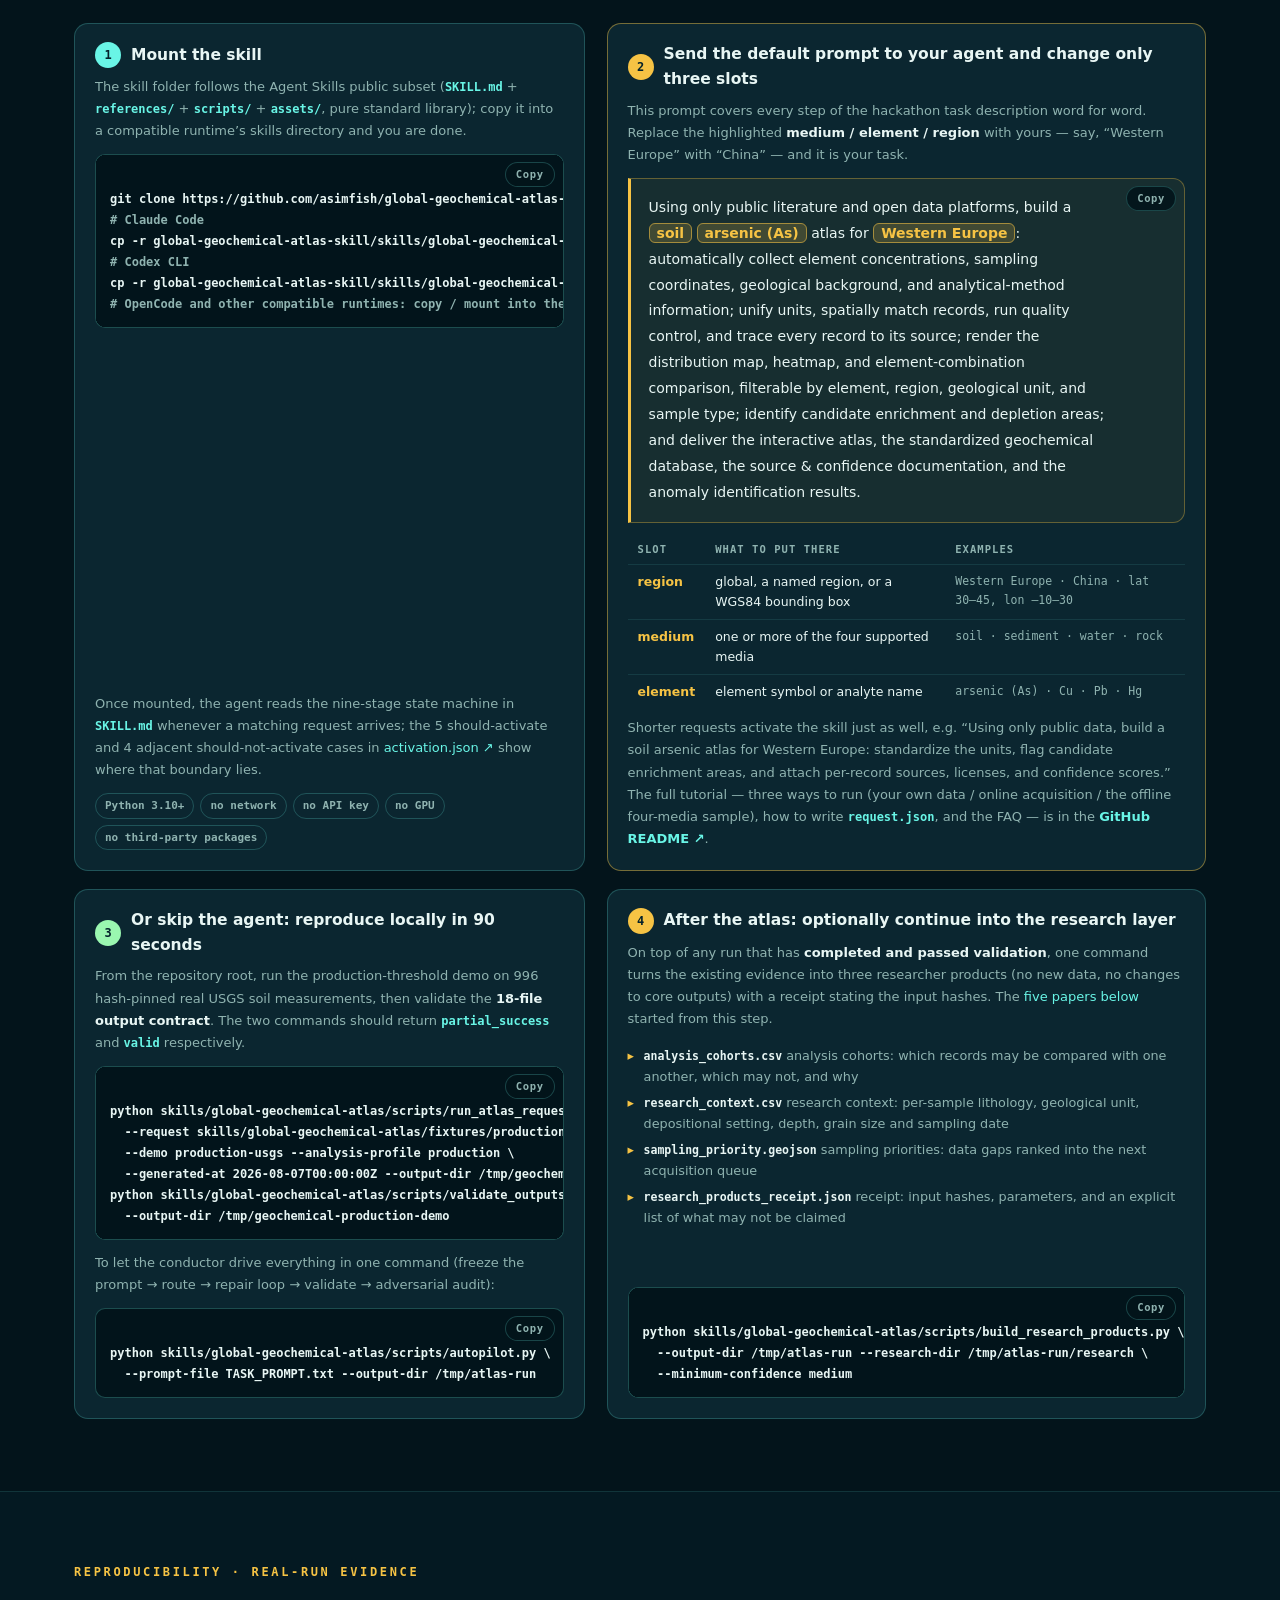
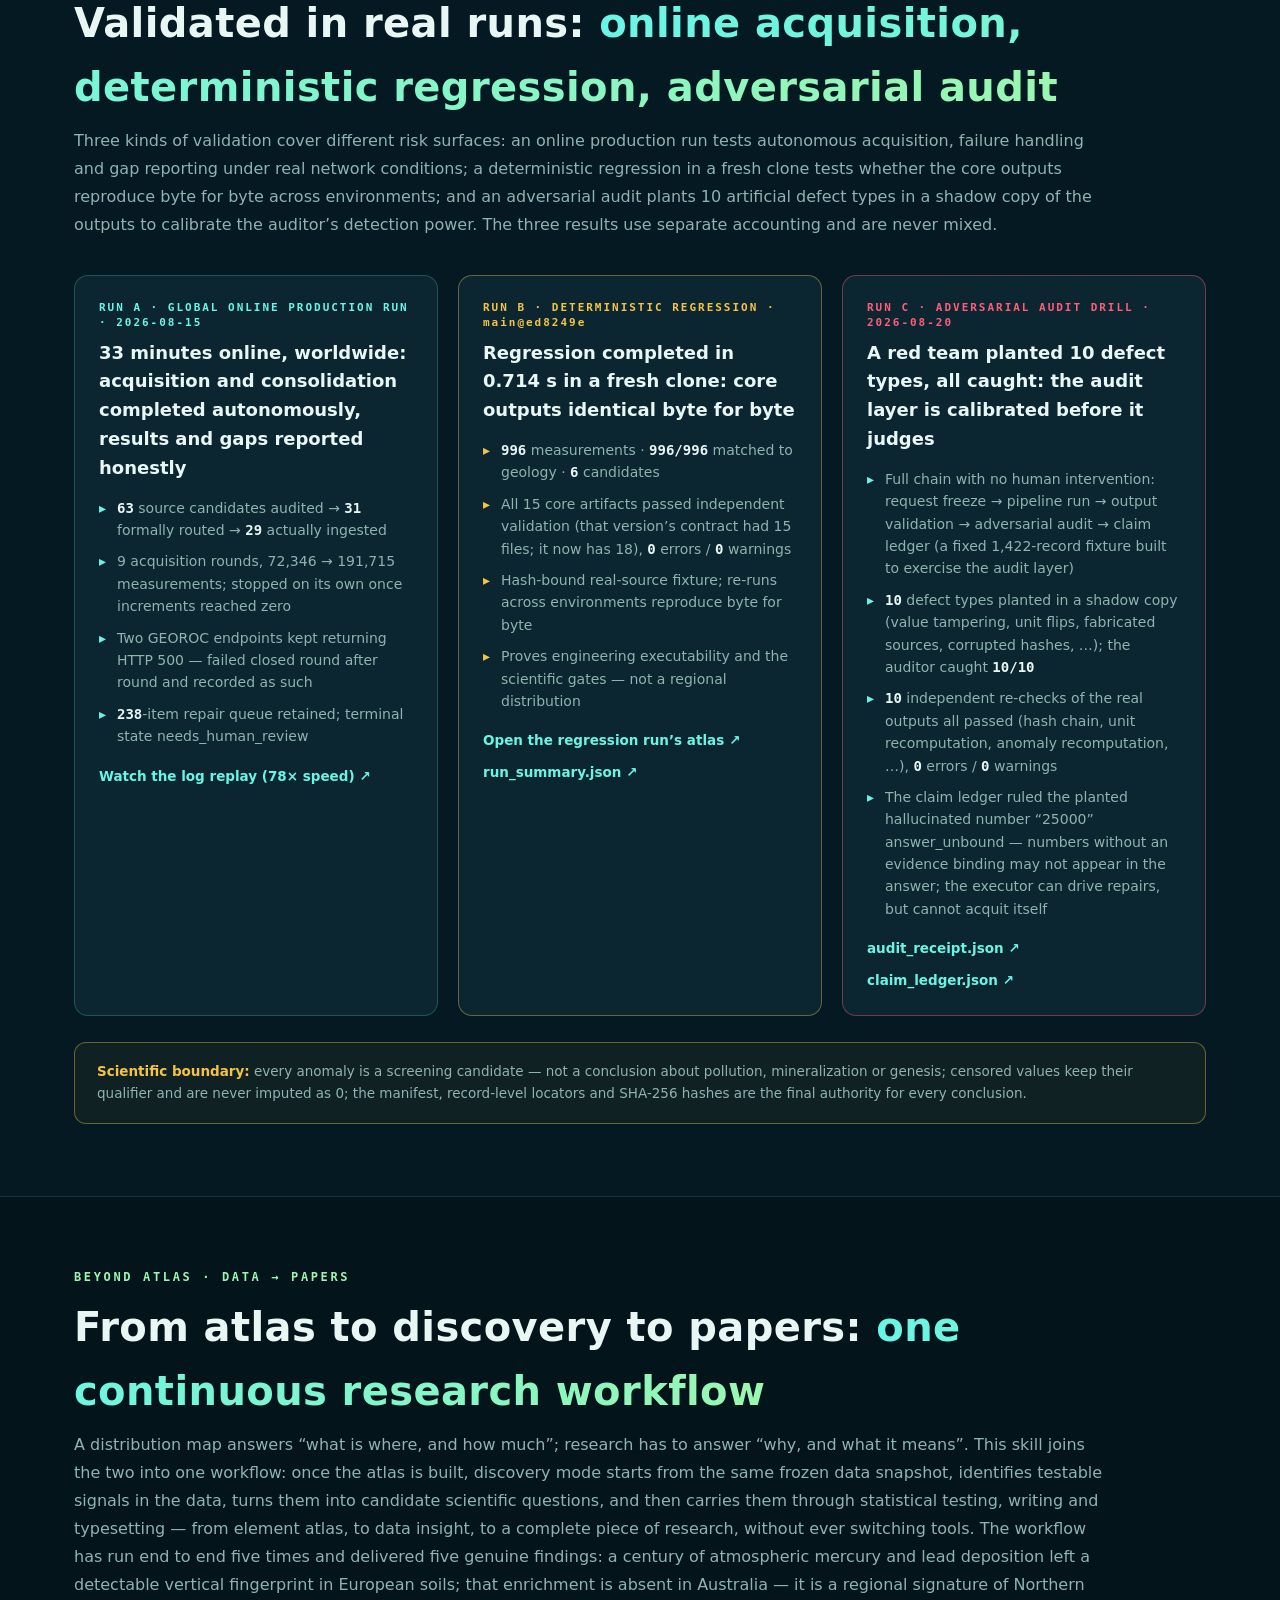
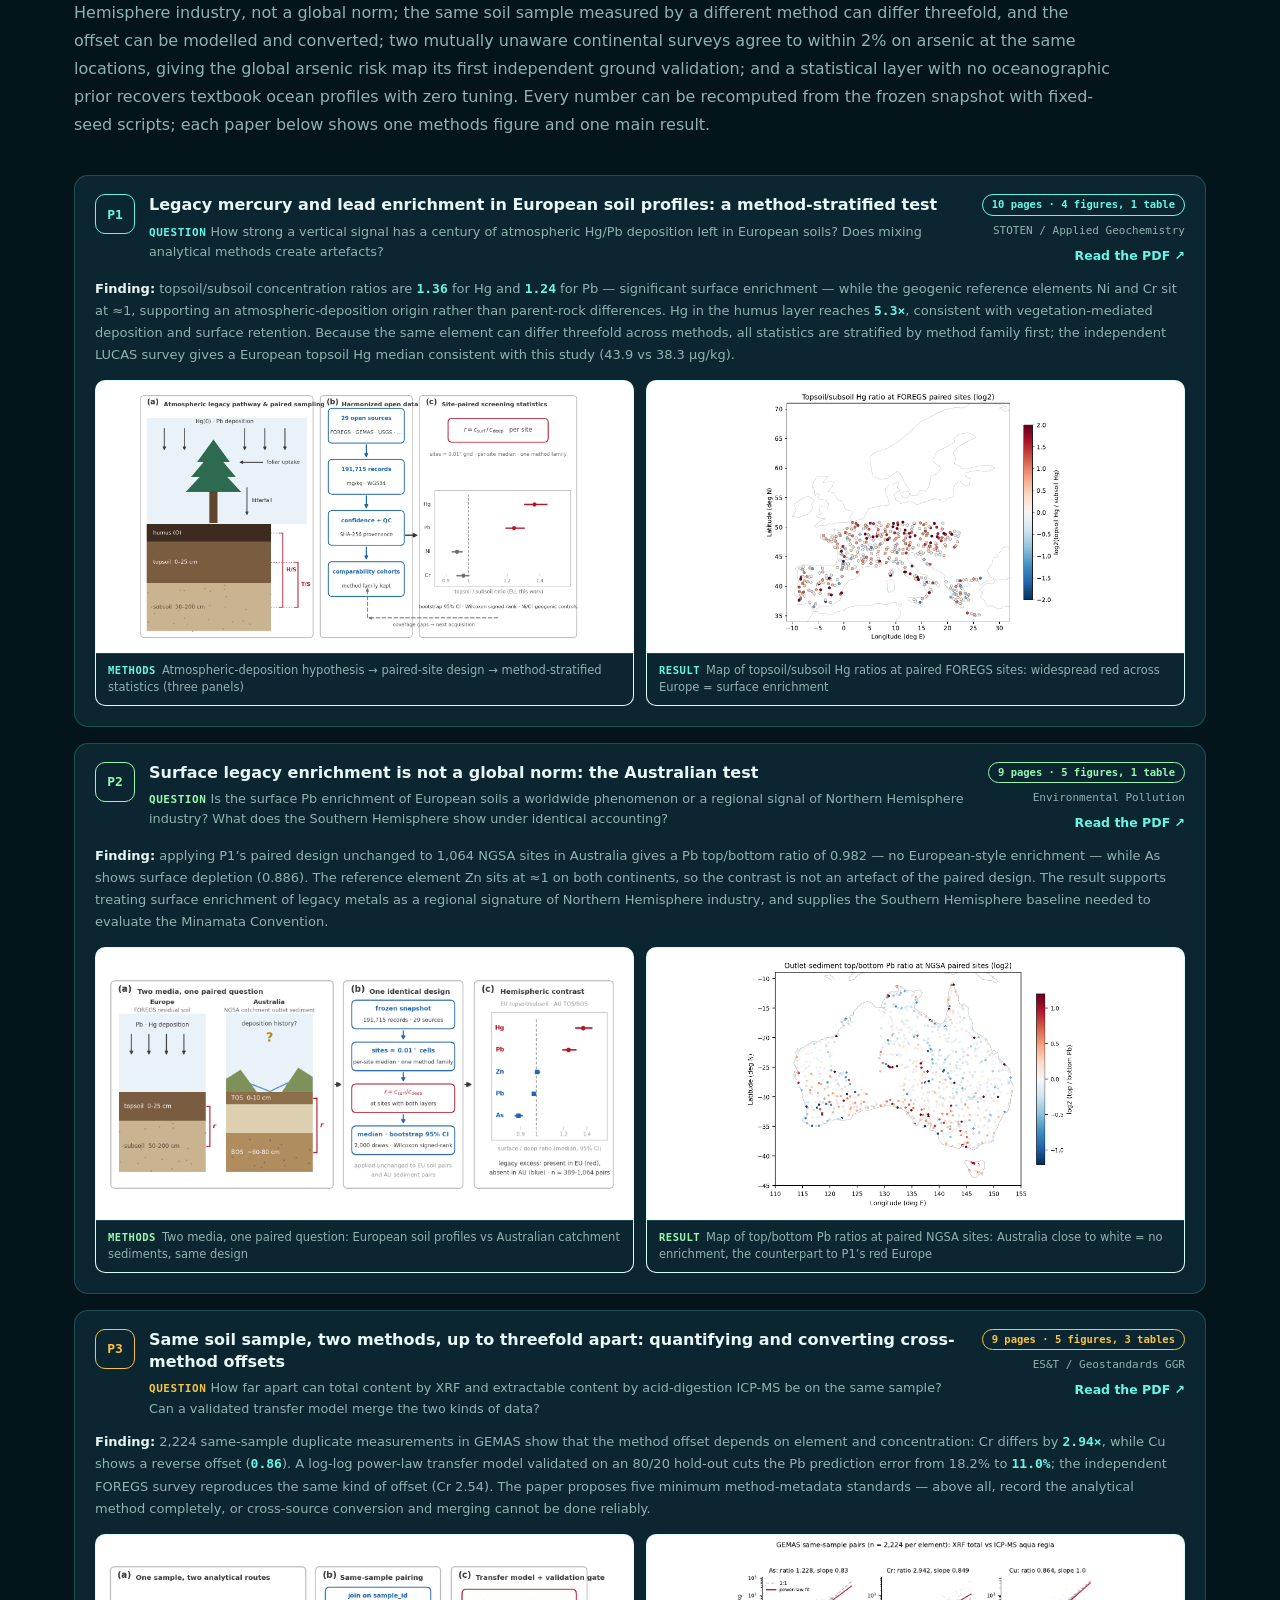
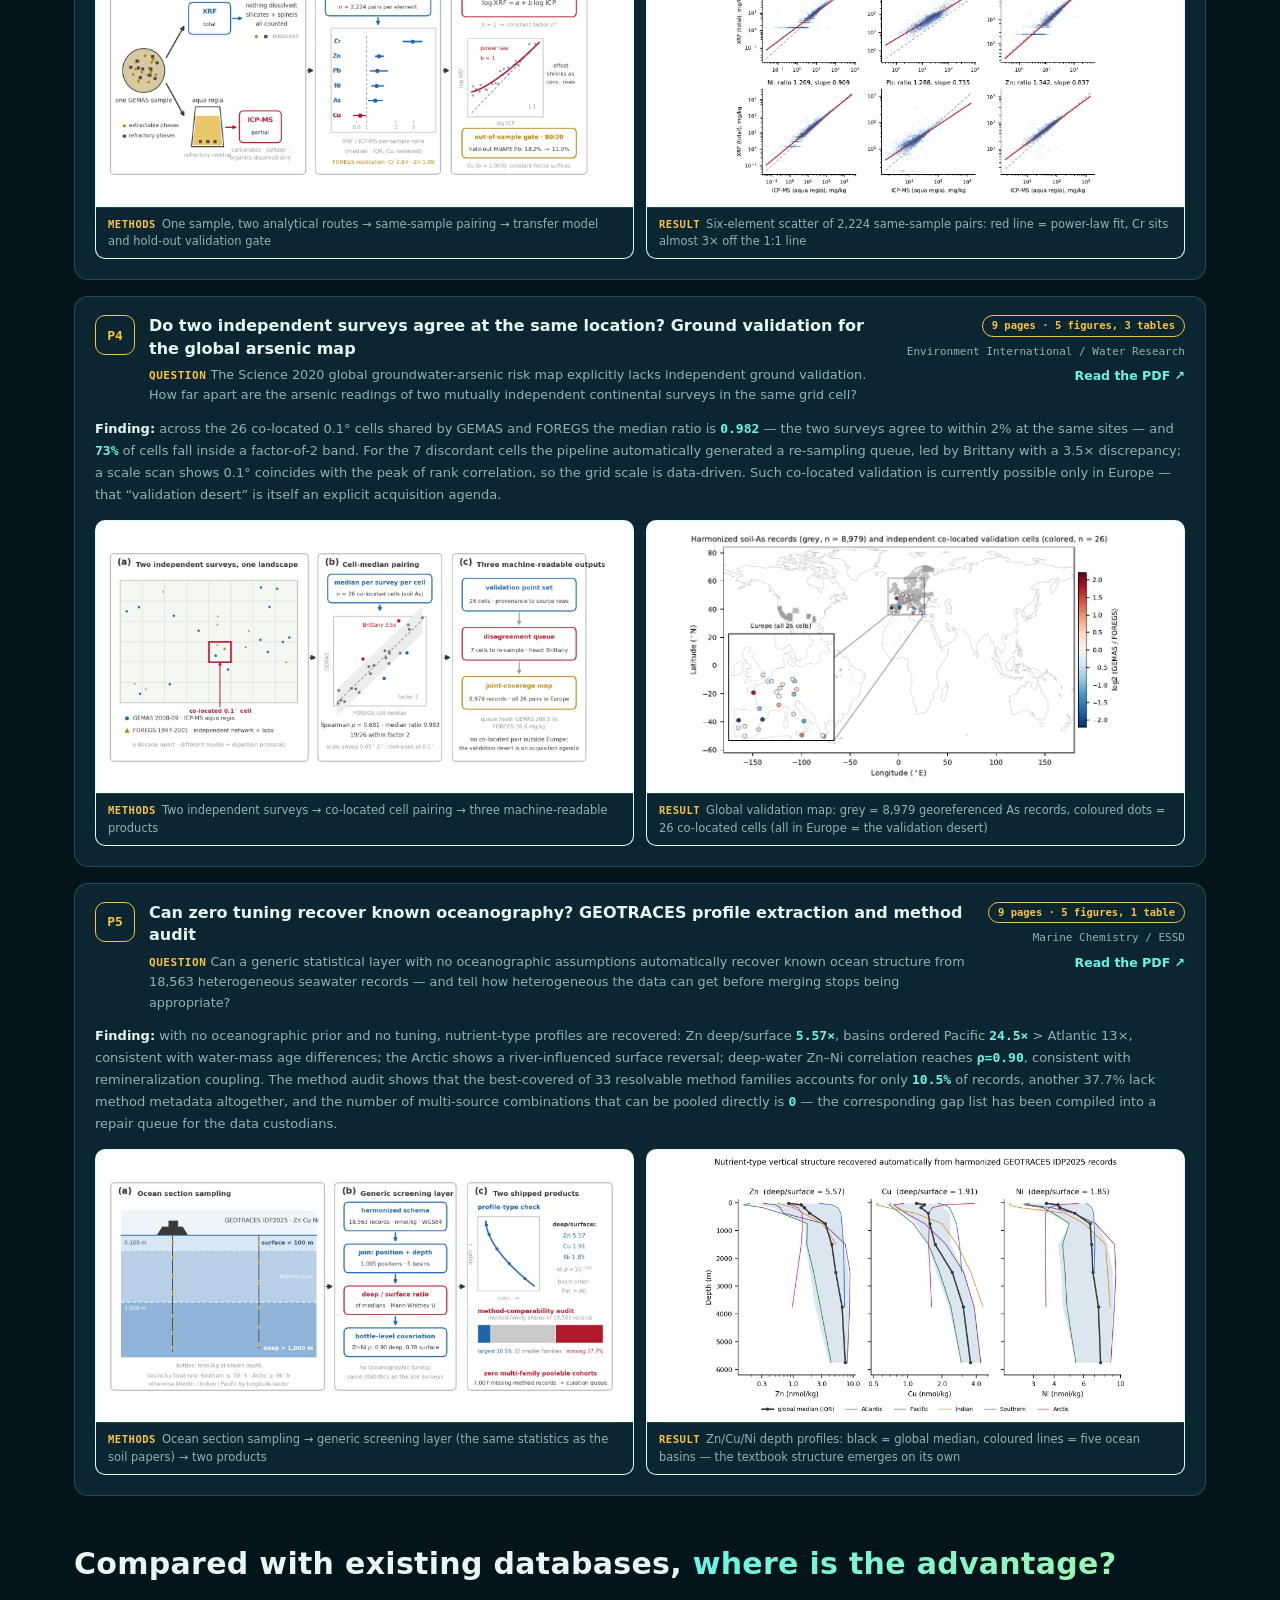
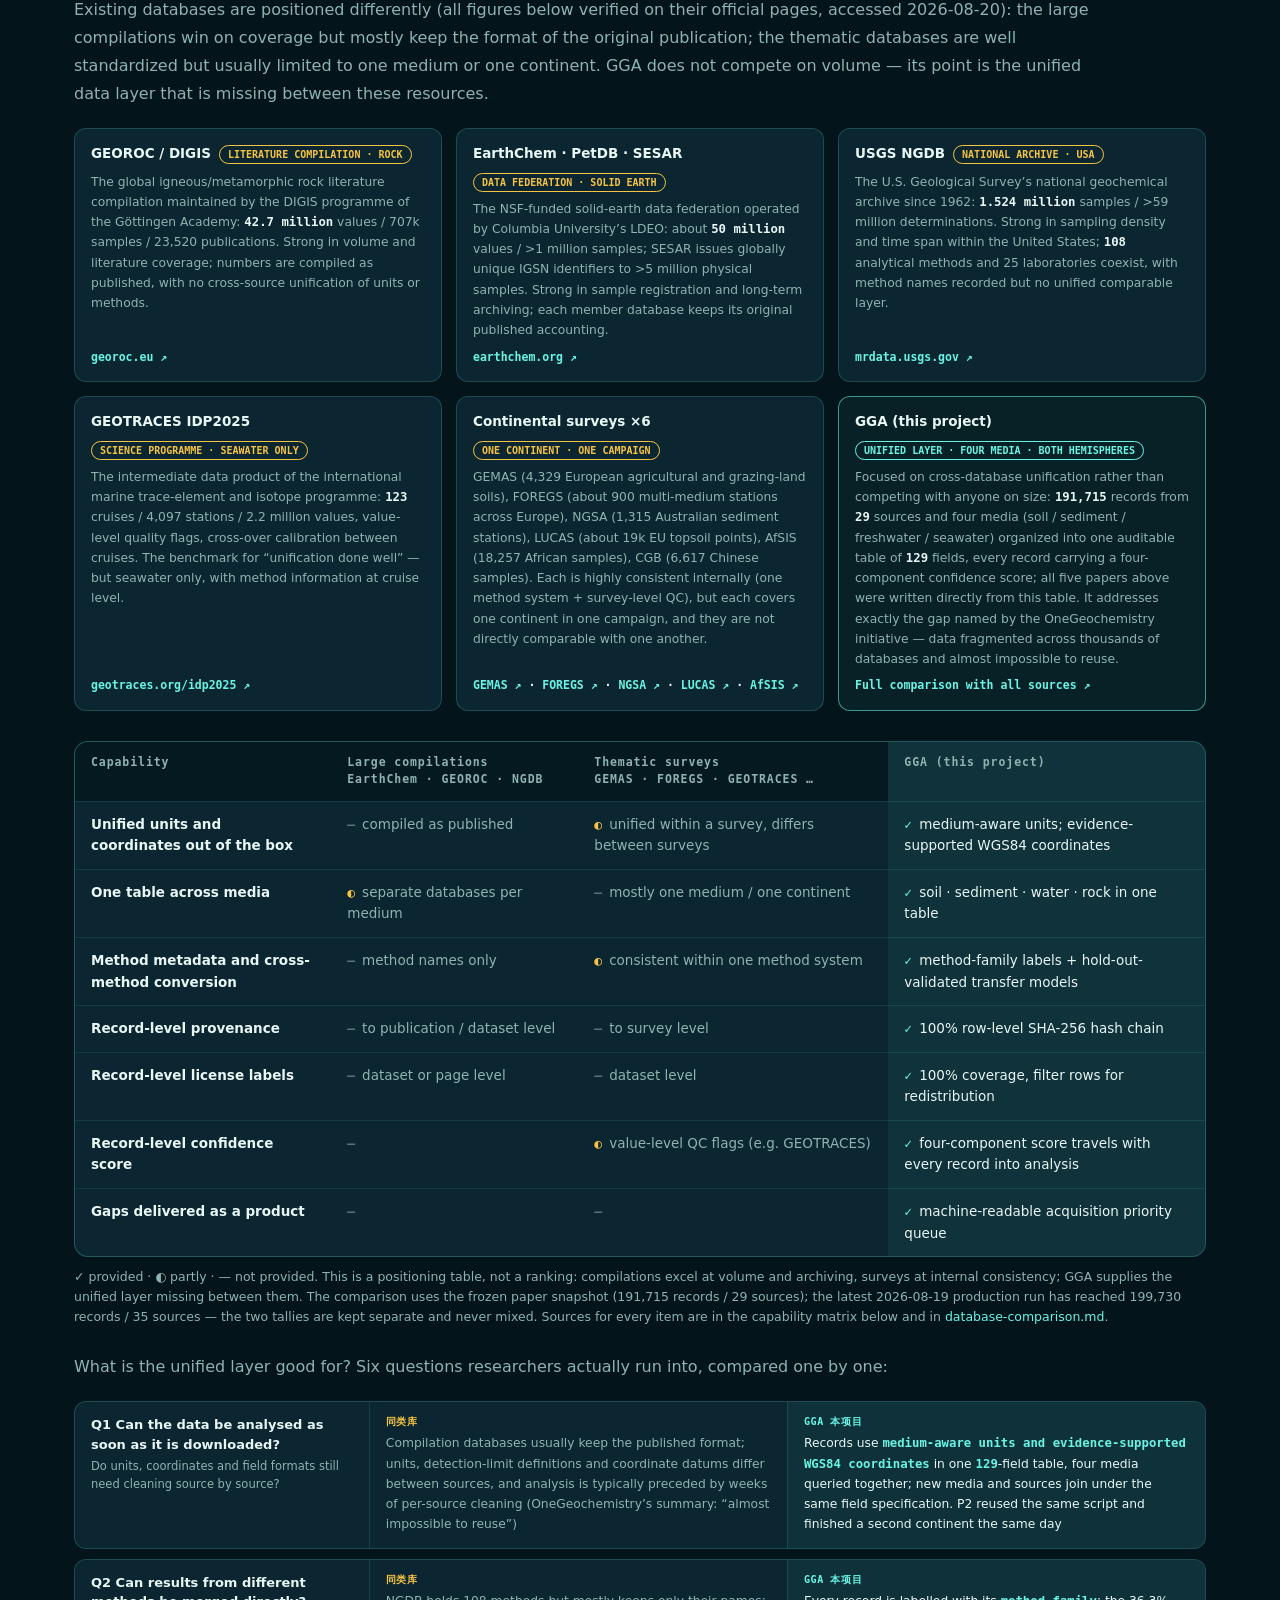
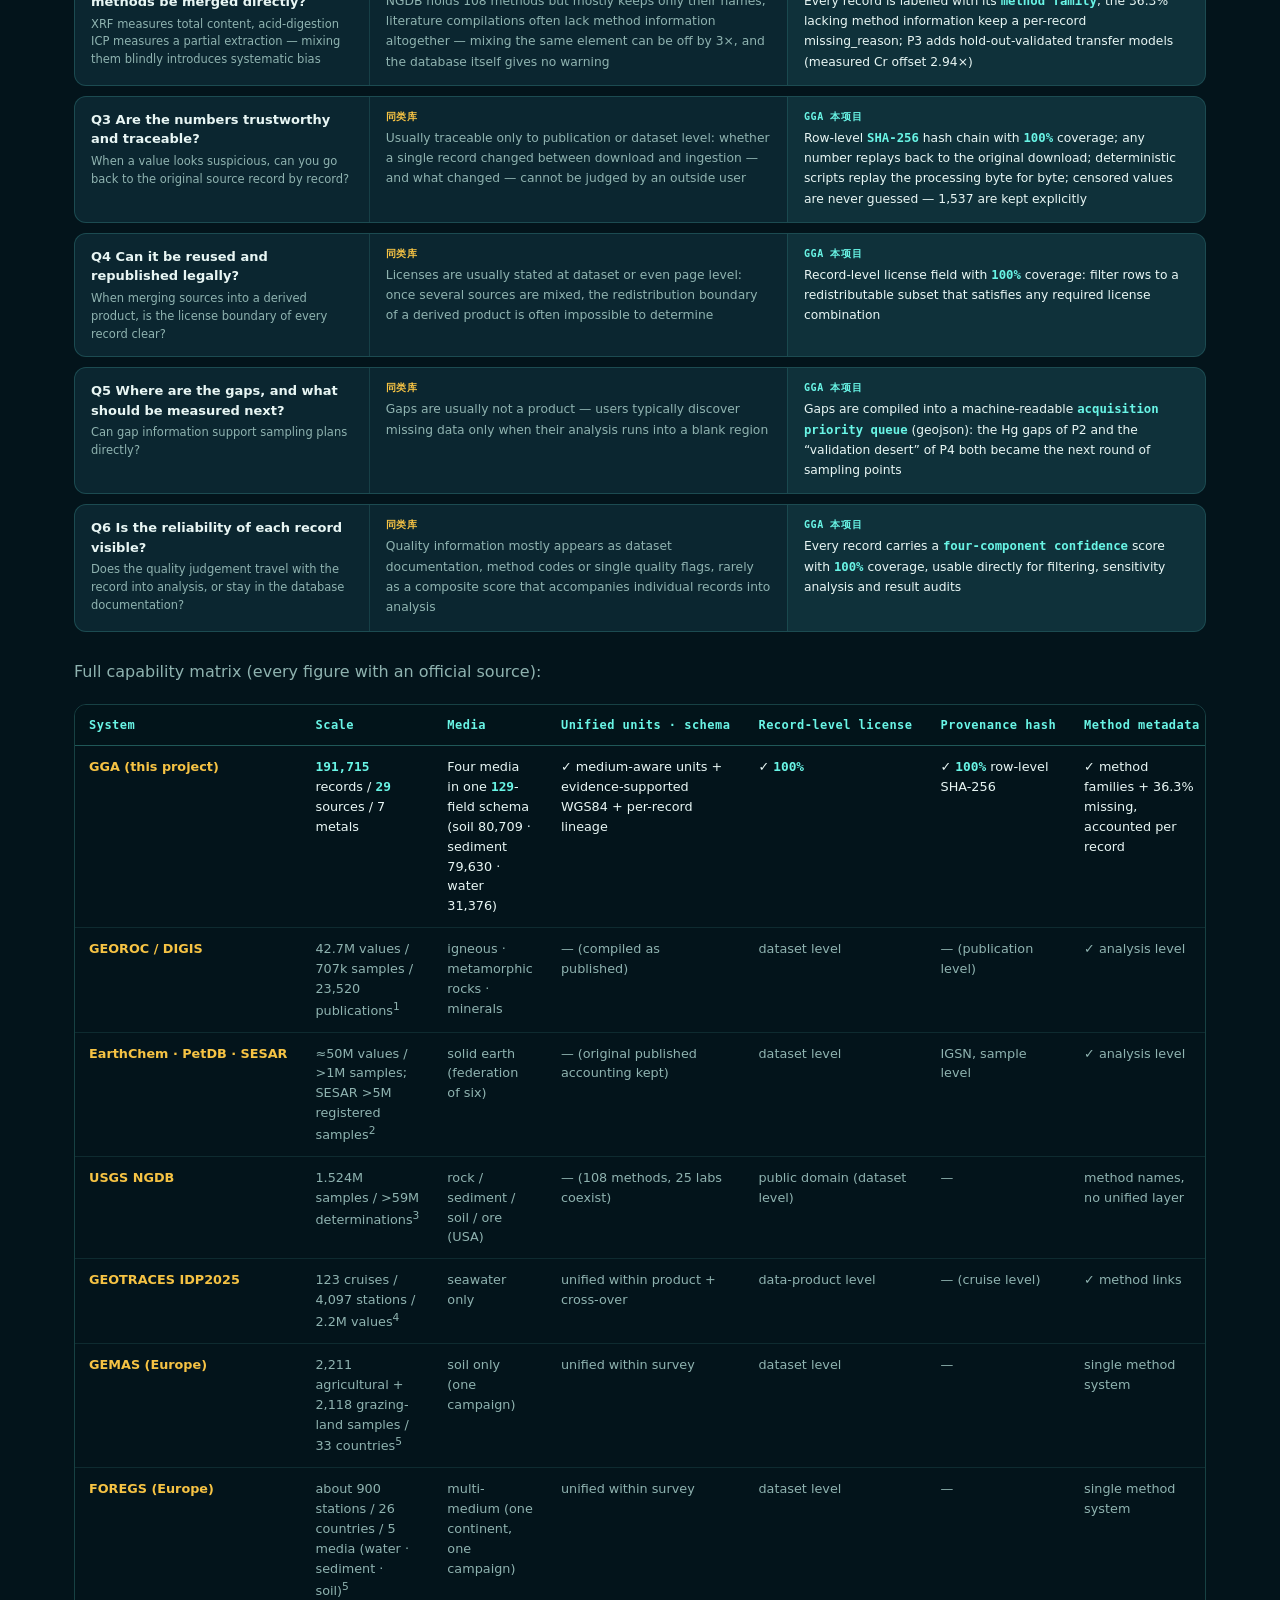
==== commit faa1956b: "[site/docs]: align English evidence and scientific boundaries" ====
--- a/en.html
+++ b/en.html
@@ -4,7 +4,7 @@
 <meta charset="UTF-8">
 <meta name="viewport" content="width=device-width, initial-scale=1">
 <title>Global Geochemical Atlas Skill · A reusable research skill for AI agents · Team Token Agents</title>
-<meta name="description" content="Global Geochemical Atlas: a reusable, agent-native research skill. An AI agent autonomously acquires public geochemical data, runs unit and coordinate quality control, renders interactive element atlases, and archives every number with a SHA-256 fingerprint. Champion of the SynMatAI AI4S Future ScienceSkills Hackathon.">
+<meta name="description" content="Global Geochemical Atlas: a reusable, agent-native research skill. An AI agent autonomously acquires public geochemical data, runs unit and coordinate quality control, renders interactive element atlases, and binds supported evidence claims to artifact SHA-256 fingerprints. Champion of the SynMatAI AI4S Future ScienceSkills Hackathon.">
 <meta name="theme-color" content="#03141b">
 <link rel="canonical" href="https://asimfish.github.io/global-geochemical-atlas-demo/en.html">
 <link rel="icon" type="image/svg+xml" href="data:image/svg+xml,%3Csvg xmlns='http://www.w3.org/2000/svg' viewBox='0 0 64 64'%3E%3Crect width='64' height='64' rx='14' fill='%2303141b'/%3E%3Ccircle cx='32' cy='32' r='23' fill='none' stroke='%2369f5e6' stroke-width='2.6'/%3E%3Cellipse cx='32' cy='32' rx='23' ry='9' fill='none' stroke='%2369f5e6' stroke-opacity='.5' stroke-width='1.4'/%3E%3Ccircle cx='46' cy='18' r='4.6' fill='%23f6c344'/%3E%3Ccircle cx='15' cy='38' r='3.9' fill='%23ff5c78'/%3E%3Ccircle cx='39' cy='48' r='3.4' fill='%2369f5e6'/%3E%3C/svg%3E">
@@ -13,14 +13,14 @@
 <meta property="og:locale" content="en_US">
 <meta property="og:url" content="https://asimfish.github.io/global-geochemical-atlas-demo/en.html">
 <meta property="og:title" content="Global Geochemical Atlas Skill · A reusable research skill for AI agents">
-<meta property="og:description" content="An AI agent autonomously acquires public geochemical data, unifies units, runs quality control, traces every record to its source, renders interactive element atlases and flags anomaly candidates — every number carries a SHA-256 fingerprint. Champion of the SynMatAI AI4S Future ScienceSkills Hackathon.">
+<meta property="og:description" content="An AI agent autonomously acquires public geochemical data, unifies units, runs quality control, traces every record to its source, renders interactive element atlases and flags anomaly candidates — supported evidence claims are bound to artifact SHA-256 fingerprints. Champion of the SynMatAI AI4S Future ScienceSkills Hackathon.">
 <meta property="og:image" content="https://asimfish.github.io/global-geochemical-atlas-demo/assets/global-overview-1920x1080.png">
 <meta property="og:image:width" content="1920">
 <meta property="og:image:height" content="1080">
 <meta property="og:image:alt" content="Screenshot of the interactive global element distribution atlas">
 <meta name="twitter:card" content="summary_large_image">
 <meta name="twitter:title" content="Global Geochemical Atlas Skill · A reusable research skill for AI agents">
-<meta name="twitter:description" content="Autonomous acquisition, quality control, mapping and anomaly screening of public geochemical data — every number carries a SHA-256 fingerprint.">
+<meta name="twitter:description" content="Autonomous acquisition, quality control, mapping and anomaly screening of public geochemical data — supported evidence claims are bound to artifact SHA-256 fingerprints.">
 <meta name="twitter:image" content="https://asimfish.github.io/global-geochemical-atlas-demo/assets/global-overview-1920x1080.png">
 <link rel="alternate" hreflang="zh-CN" href="https://asimfish.github.io/global-geochemical-atlas-demo/">
 <link rel="alternate" hreflang="en" href="https://asimfish.github.io/global-geochemical-atlas-demo/en.html">
@@ -129,10 +129,10 @@
     <div class="hero-band fx">
       <div class="hero-flow">
         <span class="hf-step"><b>Acquire</b><small>36 SOURCES</small></span><i>→</i>
-        <span class="hf-step"><b>Standardize</b><small>mg/kg · WGS84</small></span><i>→</i>
+        <span class="hf-step"><b>Standardize</b><small>Medium-aware units · WGS84</small></span><i>→</i>
         <span class="hf-step gold"><b>QC &amp; repair</b><small>ITERATION LOOP</small></span><i>→</i>
         <span class="hf-step red"><b>Screen anomalies</b><small>ROBUST-Z · FDR</small></span><i>→</i>
-        <a class="hf-step gold" href="live/world-temporal.html" target="_blank" rel="noopener"><b>Attribute in time</b><small>GEOGENIC / INPUT</small></a><i>→</i>
+        <a class="hf-step gold" href="live/world-temporal.html" target="_blank" rel="noopener"><b>Explore time</b><small>COVERAGE / CHANGE</small></a><i>→</i>
         <span class="hf-step"><b>Draft papers</b><small>5 SCIENTIFIC QUESTIONS</small></span>
       </div>
       <p class="hero-formula">Multi-source acquisition + standardization gates + QC repair loop = <b>a trustworthy global element atlas, and papers</b></p>
@@ -217,7 +217,7 @@
         <div class="thumb"><span class="tag" style="--c:#9af7b0">OUTPUT 2</span><img src="assets/database-view-1920x1080.png" alt="Standardized geochemical database" loading="lazy"></div>
         <div class="body">
           <h3>Standardized geochemical database</h3>
-          <p>Long-table structure aligned with ODM2 semantics: units unified to mg/kg, coordinates to WGS84, original values never overwritten — the downloadable CSV is the standardized database itself.</p>
+          <p>Long-table structure aligned with ODM2 semantics: solids use mg/kg and water mass/volume measurements use µg/L; mass-basis nmol/kg is retained when density is unknown. Coordinates use WGS84 only where source evidence supports conversion. Original values are never overwritten — the downloadable CSV is the standardized database itself.</p>
           <div class="links"><span style="color:var(--mint);font-weight:700">Open the atlas · Database tab ↗</span></div>
         </div>
       </a>
@@ -301,8 +301,8 @@
         </div>
       </article>
       <article class="how-card fx" style="--c:var(--gold)">
-        <div class="how-head"><span class="how-no">03</span><b>Each evaluation round stays independent</b></div>
-        <p class="promise">A round must be reviewed without being influenced by the previous round’s conclusions. This is written into a machine-readable reviewer contract, not left to convention.</p>
+        <div class="how-head"><span class="how-no">03</span><b>Each evaluation round uses isolated context</b></div>
+        <p class="promise">A machine-readable reviewer contract excludes previous conclusions from the review context. This reduces carryover; it does not prove statistical independence or eliminate shared model biases.</p>
         <p class="detail">The contract requires the skeptic to come from a different model family than the executor, to work in a brand-new thread, to see none of the executor’s explanations, and to read only the output files themselves; if a path or SHA-256 in the briefing does not match, it must refuse to review. As for cross-run memory (<code>memory.json</code>), it records only how often each source has succeeded or failed before, and its sole effect is the order in which round 1 tries sources: it cannot add a source and takes part in no decision. Evidence gathered in the current run always outranks memory from earlier ones.</p>
         <div class="how-foot">
           <div class="row"><span class="lbl">CODE</span>
@@ -312,8 +312,8 @@
       </article>
       <article class="how-card fx">
         <div class="how-head"><span class="how-no">04</span><b>SHA-256 fingerprints, one per result</b></div>
-        <p class="promise">Hashes are taken in four places: the task request itself, every downloaded source file, the 18 output files, and every number in the final answer.</p>
-        <p class="detail">The request is hashed before work starts, so a goal that drifts midway shows up; source files must pass a registered hash check before ingestion; <code>run_summary.json</code> records the hash of each of the 18 outputs. The last layer is the claim ledger: <code>claim_ledger.py</code> lists every number in the outputs that could be quoted in an answer and binds each one to a file, a JSON pointer and a hash, recomputing all of it on every call so the executor cannot edit it. Once the answer is drafted, <code>--check-answer</code> compares it against the ledger; a number that does not match is treated as a phantom and may not be published. Inside the atlas, any point can likewise be followed down to its DOI, the row of the original table and the hash.</p>
+        <p class="promise">Fingerprints bind the frozen request, source bytes, delivered artifacts, and the supported claims in a canonical evidence appendix.</p>
+        <p class="detail">The request is hashed before work starts; source bytes are checked against their registered hashes. Of the 18 core outputs, <code>run_summary.json</code> hashes the other 17, not itself. <code>claim_ledger.py</code> independently recomputes supported claims and binds their values, statements, scopes and evidence locators to artifact hashes. <code>--render-answer</code> produces a canonical evidence appendix; <code>--check-answer</code> rejects changed or unsupported entries by exact comparison with a freshly rebuilt ledger. This is not semantic verification of arbitrary prose, and SHA-256 proves byte identity, not scientific truth. Map provenance exposes the available source identifiers and record evidence without inventing missing DOI or row locators.</p>
         <div class="how-foot">
           <div class="row"><span class="lbl">CODE</span>
           <a href="https://github.com/asimfish/global-geochemical-atlas-skill/blob/main/skills/global-geochemical-atlas/scripts/claim_ledger.py" target="_blank" rel="noopener">claim_ledger.py</a></div>
@@ -323,7 +323,7 @@
       <article class="how-card fx" style="--c:#9af7b0">
         <div class="how-head"><span class="how-no">05</span><b>Temporal evolution lives inside the atlas</b></div>
         <p class="promise">Temporal evolution is not a separate deliverable. It is a view inside the atlas: switch to it and it is there, running on the same standardized database.</p>
-        <p class="detail">For sources with reliable sampling dates, the atlas can play year by year from 1986 to 2024, which helps tell whether a high value has always been the geological background or appeared later as an external input. Because it uses the same data, the evidence chain and the scientific boundaries of the main view hold in the temporal view too; there is no second set of accounting to maintain.</p>
+        <p class="detail">The temporal view uses the selected region and available temporal evidence from the same standardized database. Record-level sampling dates and dataset collection windows are distinguished; missing dates are disclosed rather than invented. The historical demo spans 1986–2024, not a guaranteed range for every request. This is exploratory visualization: changes in coverage or concentrations do not establish geological background, external inputs or causality.</p>
         <div class="how-foot">
           <div class="row"><span class="lbl">LIVE</span>
           <a class="site" href="live/world-temporal.html" target="_blank" rel="noopener">Open the online temporal view ↗</a>
@@ -617,7 +617,7 @@
             <tr><th>Capability</th><th>Large compilations<br>EarthChem · GEOROC · NGDB</th><th>Thematic surveys<br>GEMAS · FOREGS · GEOTRACES …</th><th>GGA (this project)</th></tr>
           </thead>
           <tbody>
-            <tr><td><b class="cap">Unified units and coordinates out of the box</b></td><td class="dim2"><span class="mk no">—</span>compiled as published</td><td class="dim2"><span class="mk part">◐</span>unified within a survey, differs between surveys</td><td><span class="mk yes">✓</span>mg/kg + WGS84 across the whole database</td></tr>
+            <tr><td><b class="cap">Unified units and coordinates out of the box</b></td><td class="dim2"><span class="mk no">—</span>compiled as published</td><td class="dim2"><span class="mk part">◐</span>unified within a survey, differs between surveys</td><td><span class="mk yes">✓</span>medium-aware units; evidence-supported WGS84 coordinates</td></tr>
             <tr><td><b class="cap">One table across media</b></td><td class="dim2"><span class="mk part">◐</span>separate databases per medium</td><td class="dim2"><span class="mk no">—</span>mostly one medium / one continent</td><td><span class="mk yes">✓</span>soil · sediment · water · rock in one table</td></tr>
             <tr><td><b class="cap">Method metadata and cross-method conversion</b></td><td class="dim2"><span class="mk no">—</span>method names only</td><td class="dim2"><span class="mk part">◐</span>consistent within one method system</td><td><span class="mk yes">✓</span>method-family labels + hold-out-validated transfer models</td></tr>
             <tr><td><b class="cap">Record-level provenance</b></td><td class="dim2"><span class="mk no">—</span>to publication / dataset level</td><td class="dim2"><span class="mk no">—</span>to survey level</td><td><span class="mk yes">✓</span>100% row-level SHA-256 hash chain</td></tr>
@@ -633,7 +633,7 @@
         <div class="q-row">
           <div class="q"><b>Q1 Can the data be analysed as soon as it is downloaded?</b><span>Do units, coordinates and field formats still need cleaning source by source?</span></div>
           <div class="them">Compilation databases usually keep the published format; units, detection-limit definitions and coordinate datums differ between sources, and analysis is typically preceded by weeks of per-source cleaning (OneGeochemistry’s summary: “almost impossible to reuse”)</div>
-          <div class="us2">Every record already unified to <b>mg/kg + WGS84</b> in one <b>129</b>-field table, four media queried together; new media and sources join under the same field specification. P2 reused the same script and finished a second continent the same day</div>
+          <div class="us2">Records use <b>medium-aware units and evidence-supported WGS84 coordinates</b> in one <b>129</b>-field table, four media queried together; new media and sources join under the same field specification. P2 reused the same script and finished a second continent the same day</div>
         </div>
         <div class="q-row">
           <div class="q"><b>Q2 Can results from different methods be merged directly?</b><span>XRF measures total content, acid-digestion ICP measures a partial extraction — mixing them blindly introduces systematic bias</span></div>
@@ -665,7 +665,7 @@
       <div class="cmp-scroll">
         <table class="cmp" style="min-width:1100px">
           <tr><th>System</th><th>Scale</th><th>Media</th><th>Unified units · schema</th><th>Record-level license</th><th>Provenance hash</th><th>Method metadata</th><th>Confidence · QC</th><th>Cross-validation</th><th>Gap queue</th></tr>
-          <tr><td>GGA (this project)</td><td class="us"><b>191,715</b> records / <b>29</b> sources / 7 metals</td><td class="us">Four media in one <b>129</b>-field schema (soil 80,709 · sediment 79,630 · water 31,376)</td><td class="us">✓ mg/kg + WGS84 + per-record lineage</td><td class="us">✓ <b>100%</b></td><td class="us">✓ <b>100%</b> row-level SHA-256</td><td class="us">✓ method families + 36.3% missing, accounted per record</td><td class="us">✓ four-component confidence <b>100%</b>; <b>1,537</b> censored values kept explicitly</td><td class="us">✓ <b>26</b> co-located cells (P4)</td><td class="us">✓ acquisition-priority geojson queue</td></tr>
+          <tr><td>GGA (this project)</td><td class="us"><b>191,715</b> records / <b>29</b> sources / 7 metals</td><td class="us">Four media in one <b>129</b>-field schema (soil 80,709 · sediment 79,630 · water 31,376)</td><td class="us">✓ medium-aware units + evidence-supported WGS84 + per-record lineage</td><td class="us">✓ <b>100%</b></td><td class="us">✓ <b>100%</b> row-level SHA-256</td><td class="us">✓ method families + 36.3% missing, accounted per record</td><td class="us">✓ four-component confidence <b>100%</b>; <b>1,537</b> censored values kept explicitly</td><td class="us">✓ <b>26</b> co-located cells (P4)</td><td class="us">✓ acquisition-priority geojson queue</td></tr>
           <tr><td>GEOROC / DIGIS</td><td>42.7M values / 707k samples / 23,520 publications<sup>1</sup></td><td>igneous · metamorphic rocks · minerals</td><td>— (compiled as published)</td><td>dataset level</td><td>— (publication level)</td><td>✓ analysis level</td><td>—</td><td>—</td><td>—</td></tr>
           <tr><td>EarthChem · PetDB · SESAR</td><td>≈50M values / &gt;1M samples; SESAR &gt;5M registered samples<sup>2</sup></td><td>solid earth (federation of six)</td><td>— (original published accounting kept)</td><td>dataset level</td><td>IGSN, sample level</td><td>✓ analysis level</td><td>—</td><td>—</td><td>—</td></tr>
           <tr><td>USGS NGDB</td><td>1.524M samples / &gt;59M determinations<sup>3</sup></td><td>rock / sediment / soil / ore (USA)</td><td>— (108 methods, 25 labs coexist)</td><td>public domain (dataset level)</td><td>—</td><td>method names, no unified layer</td><td>—</td><td>—</td><td>—</td></tr>
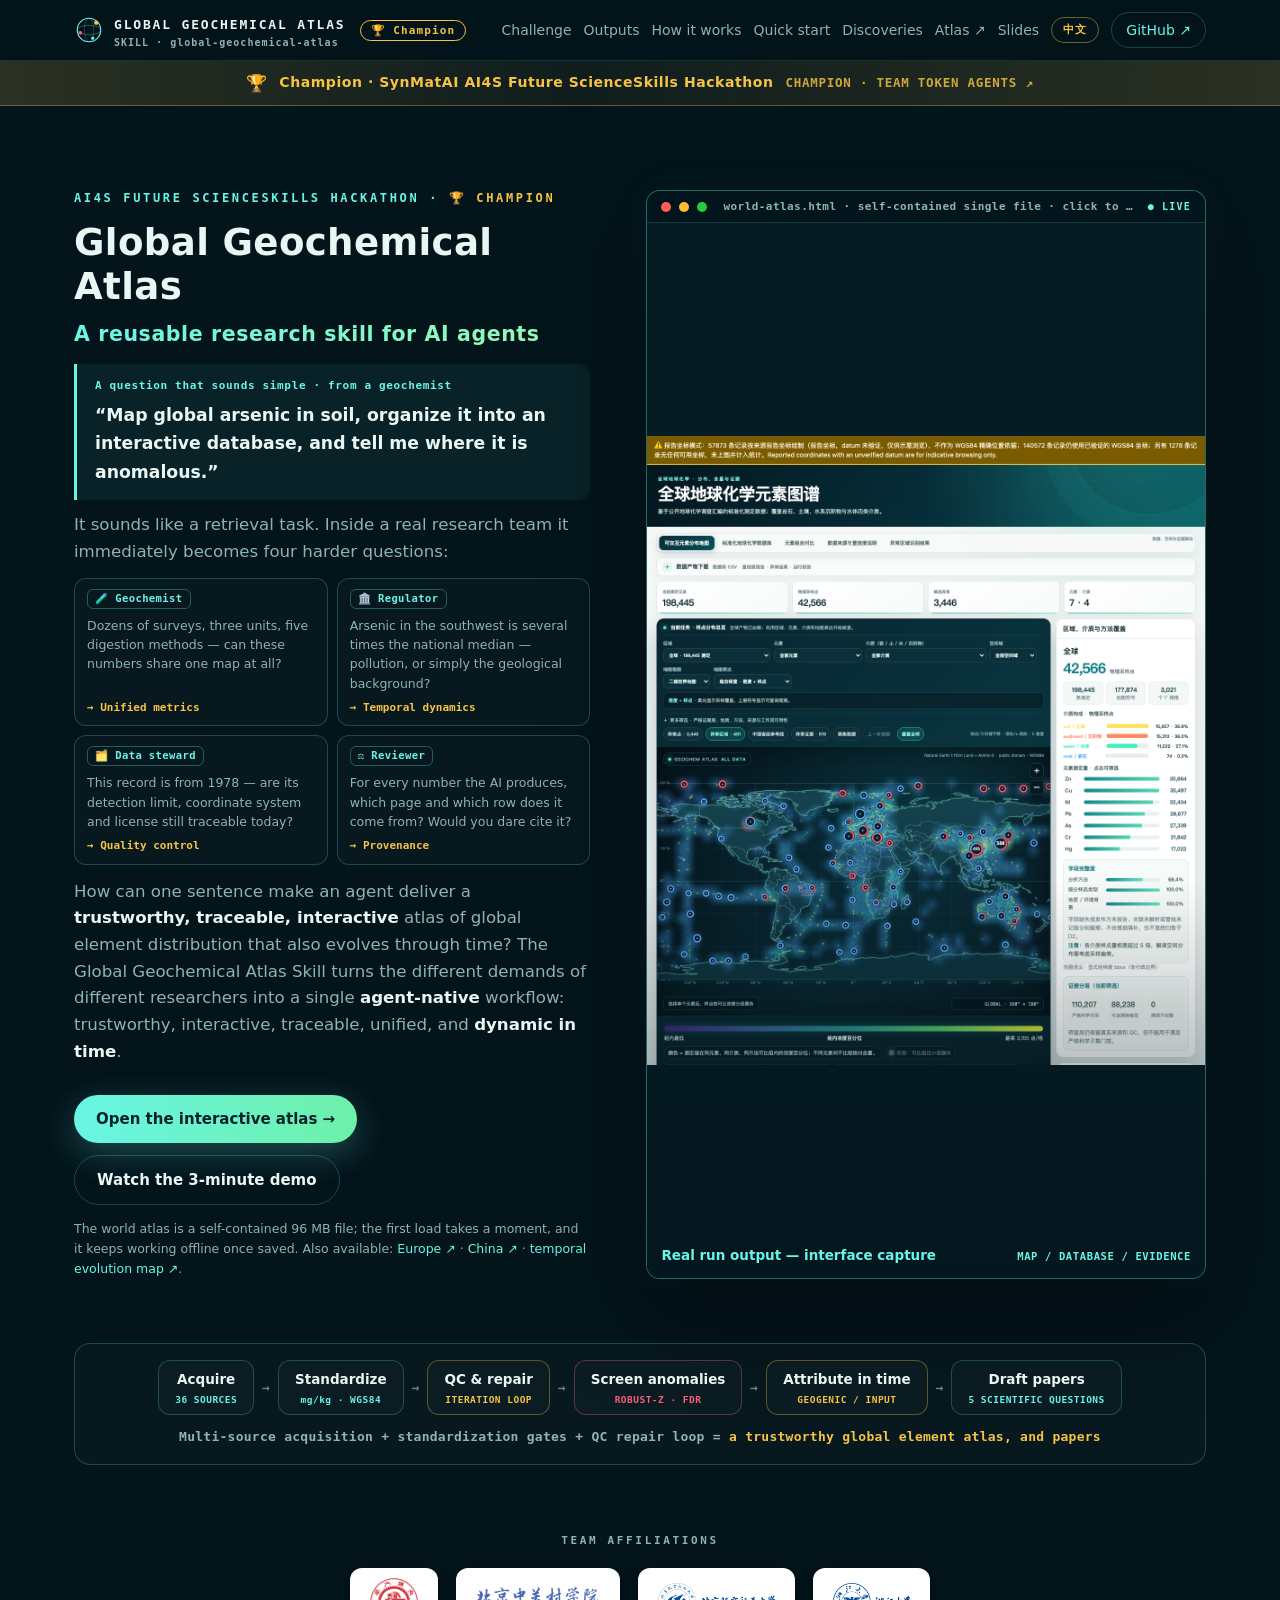
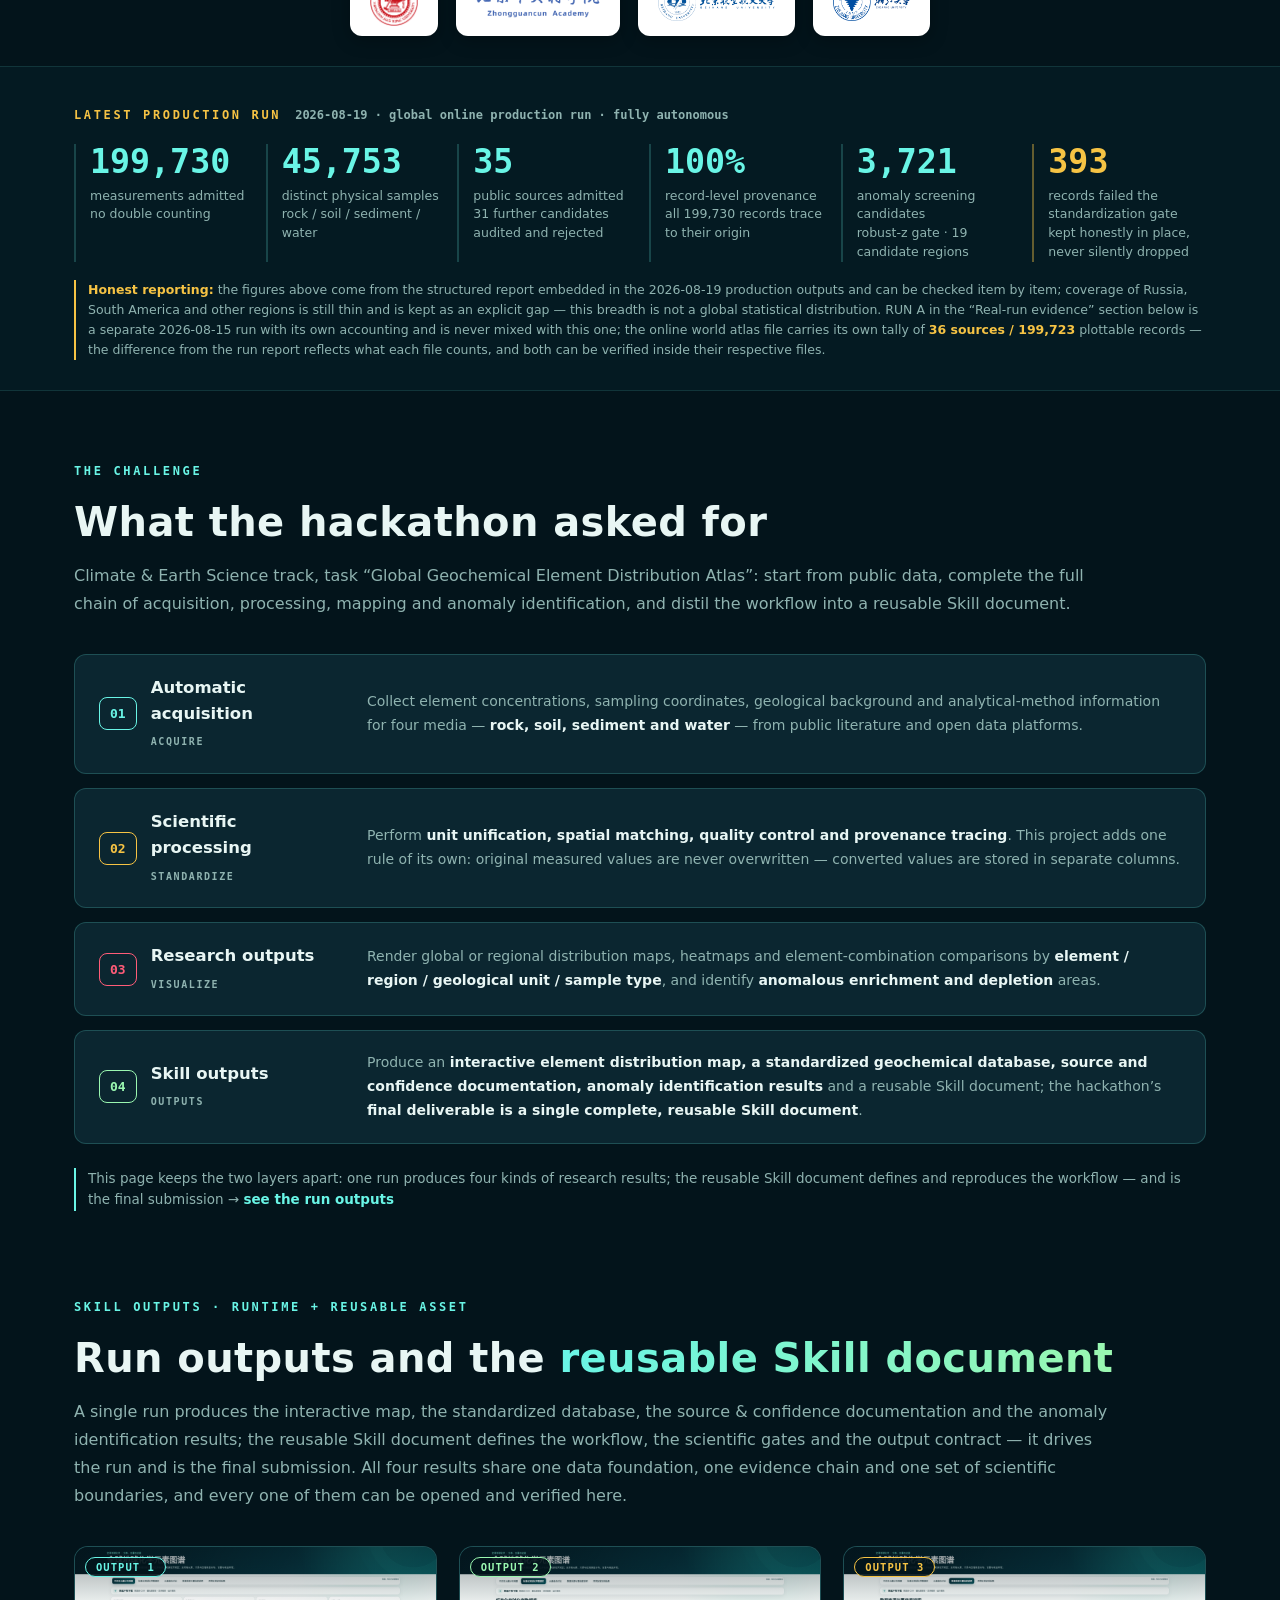
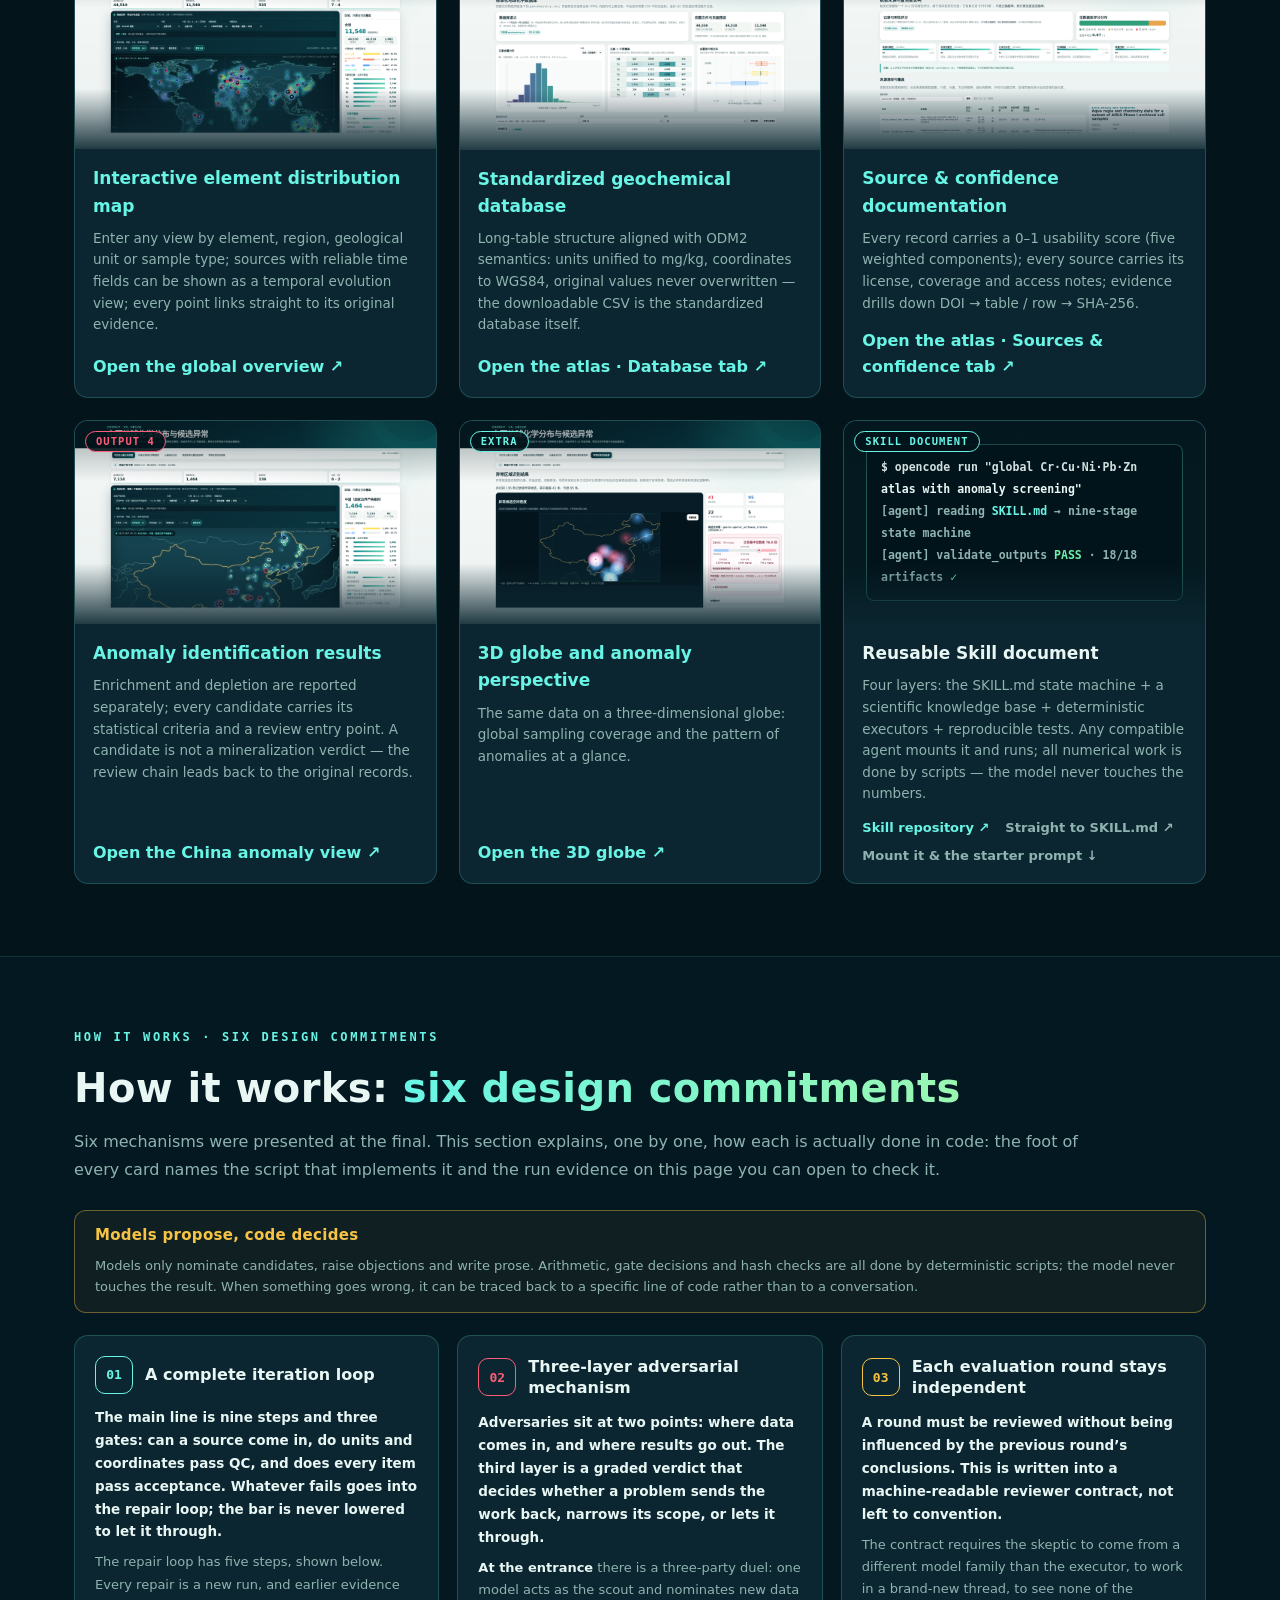
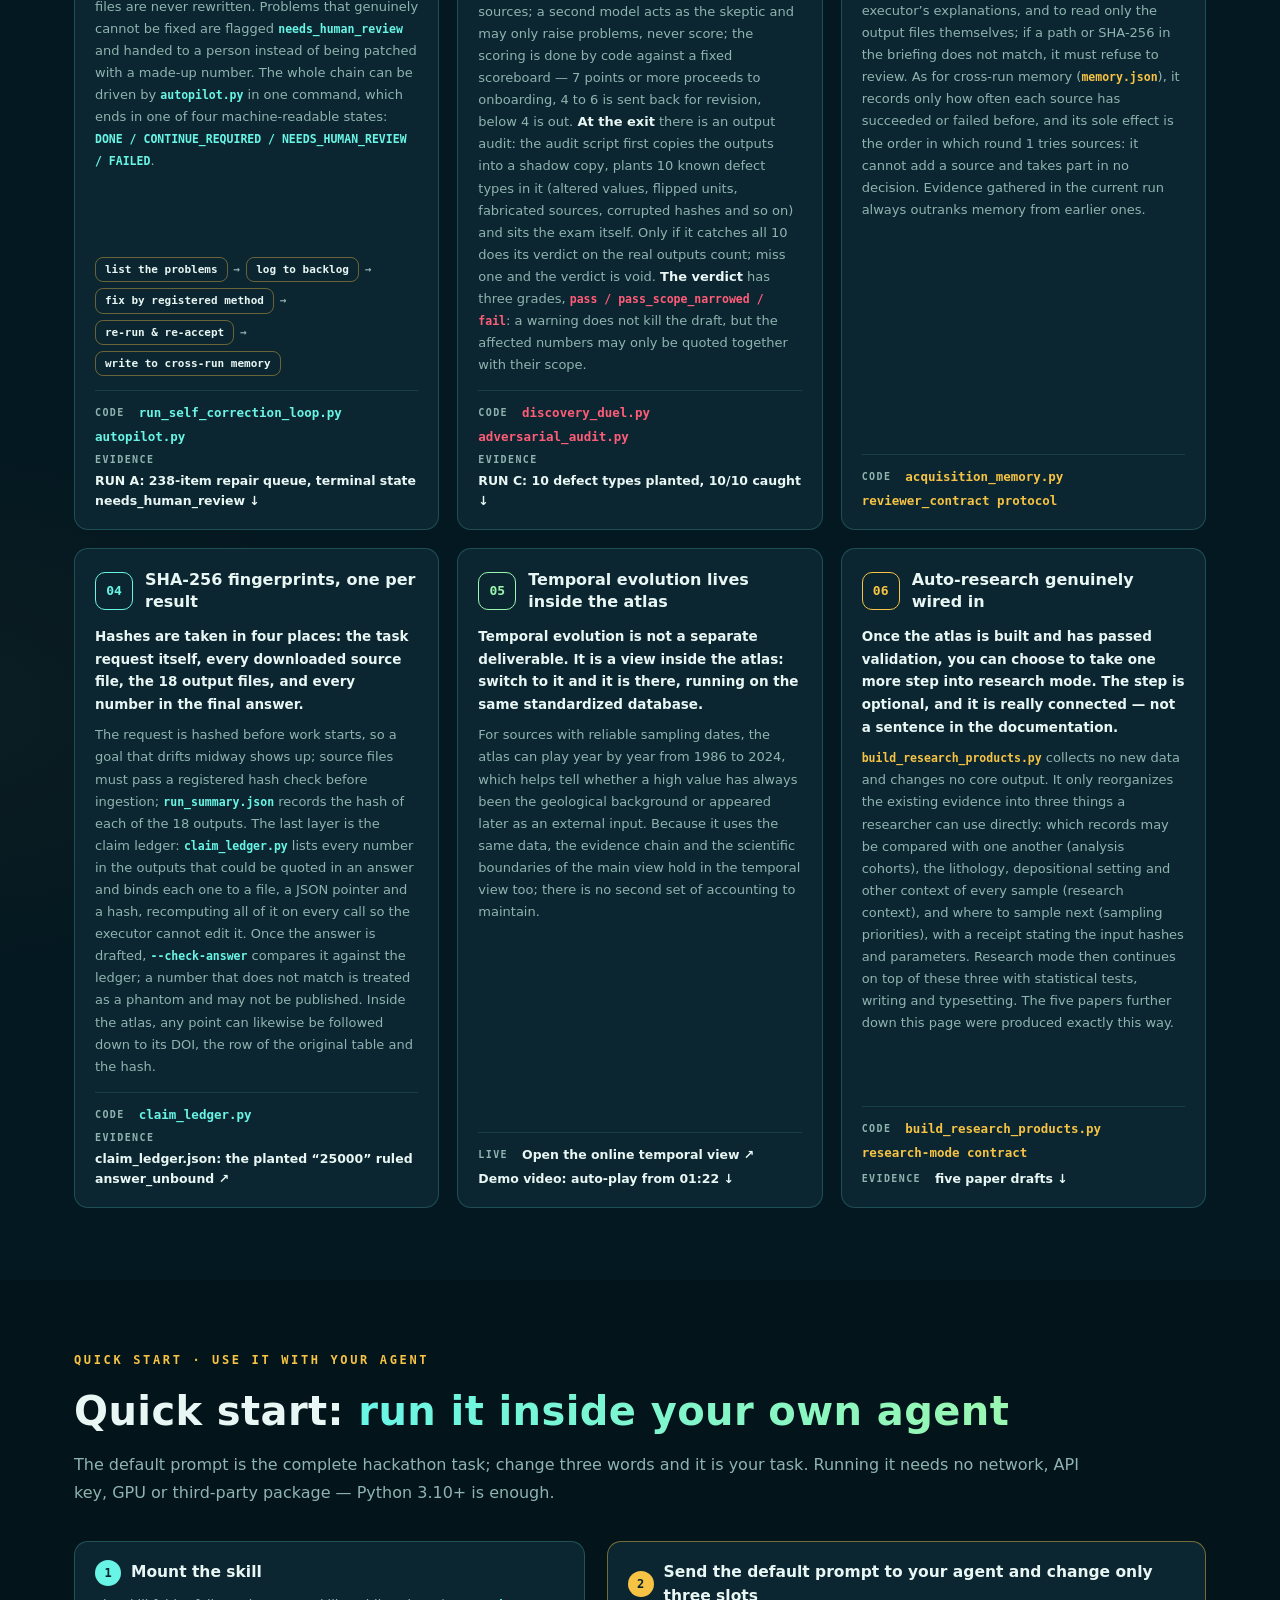
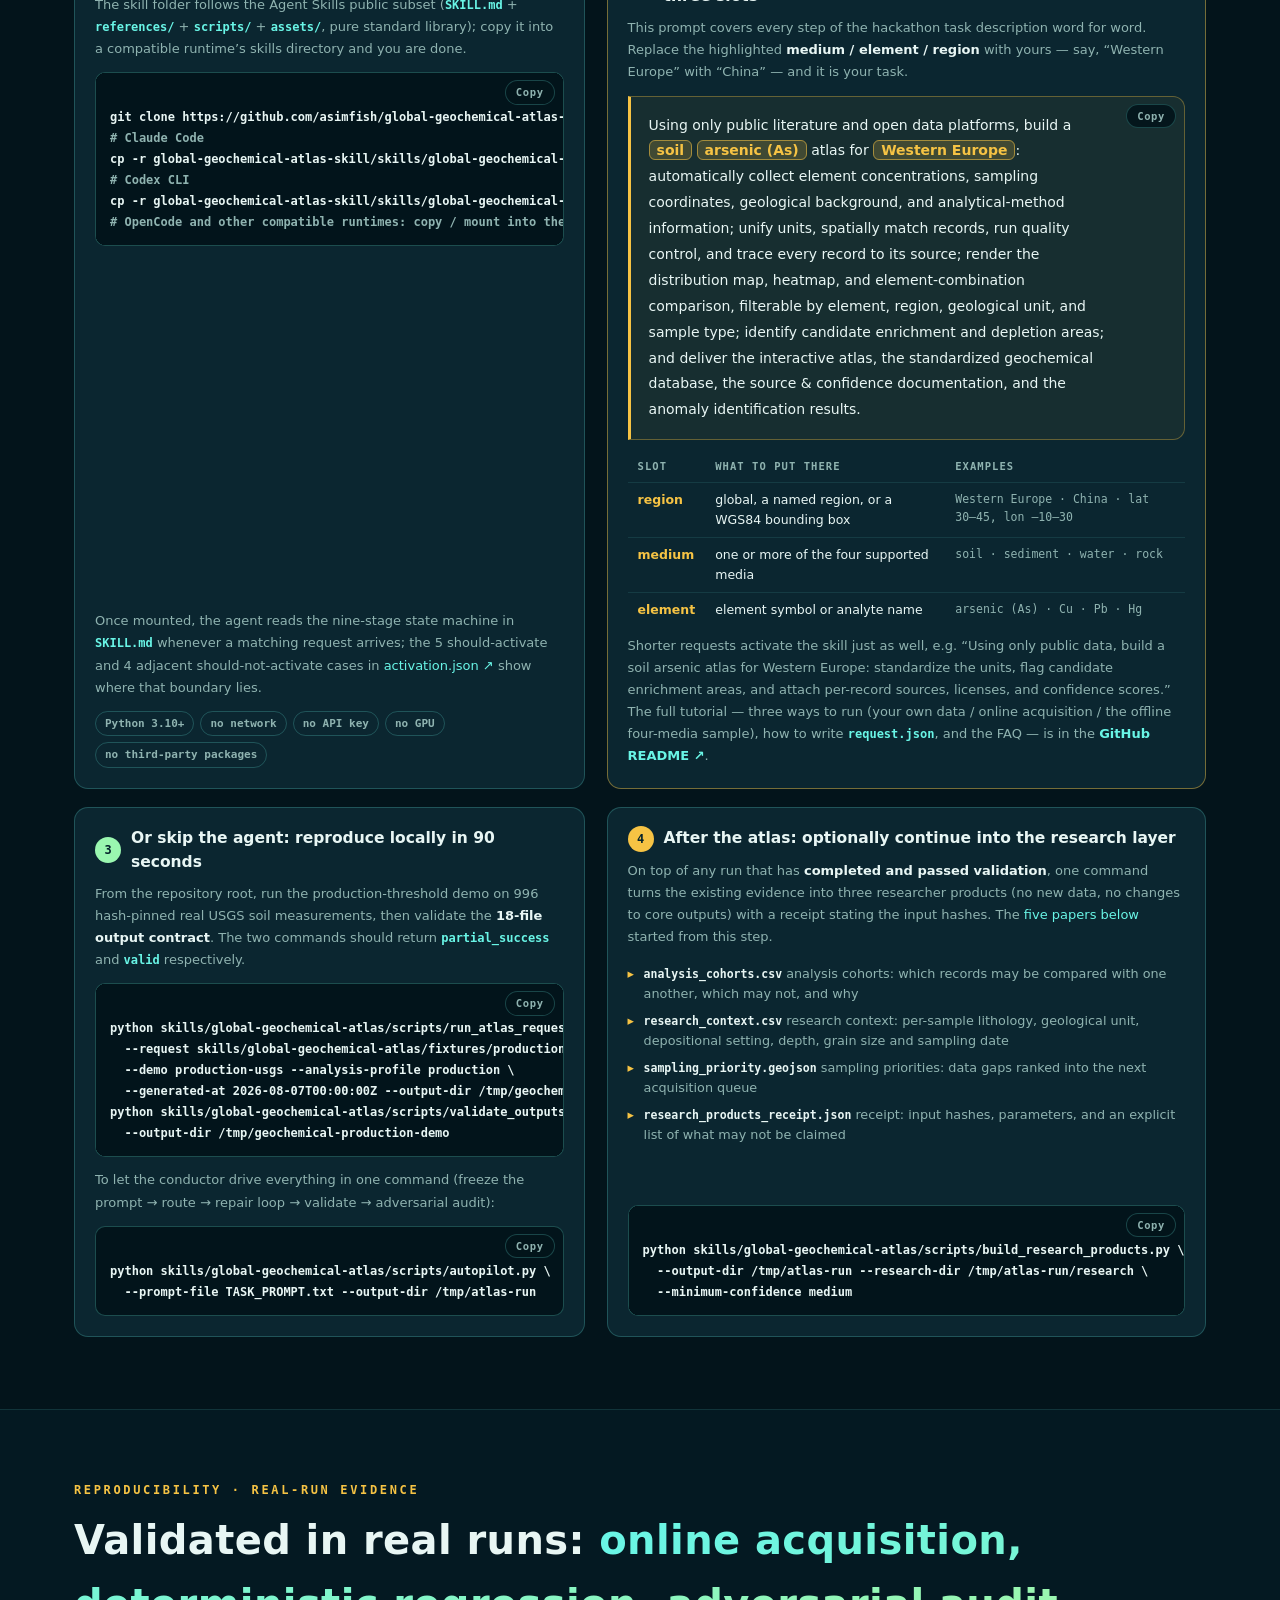
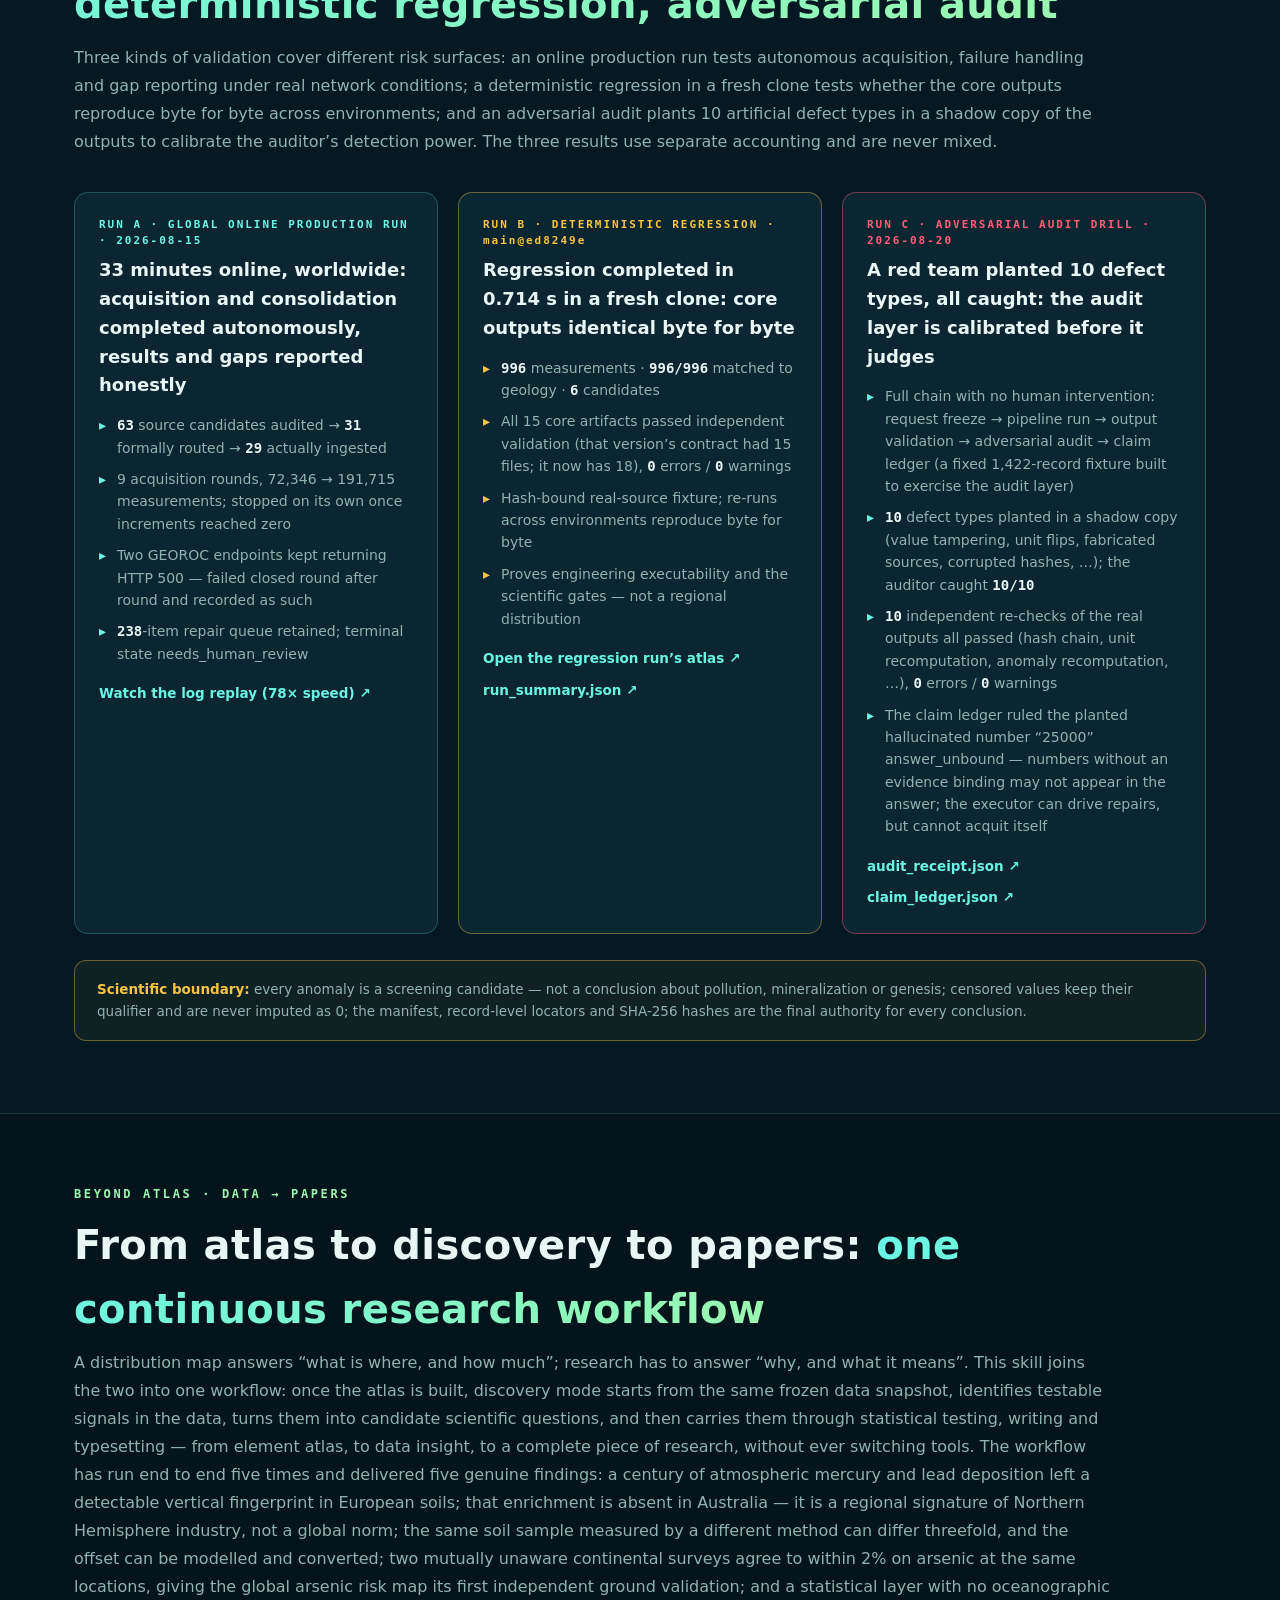
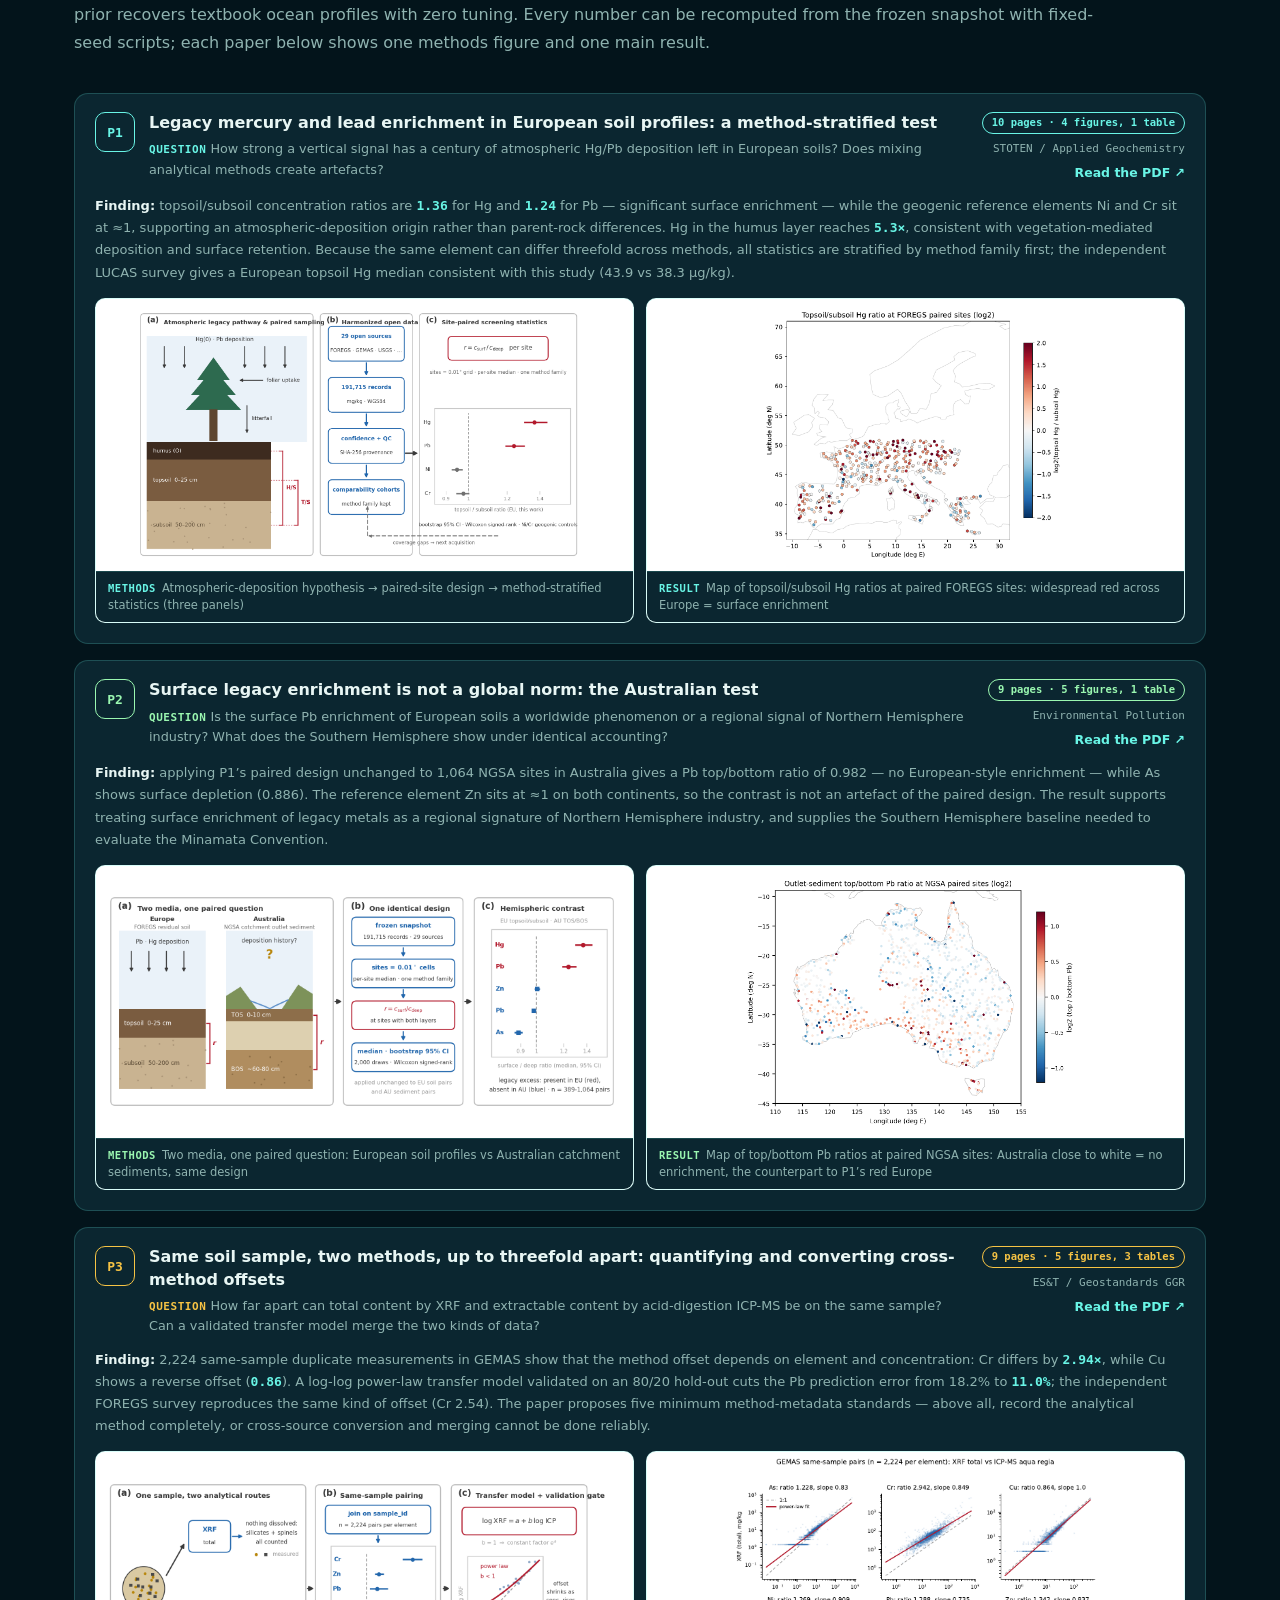
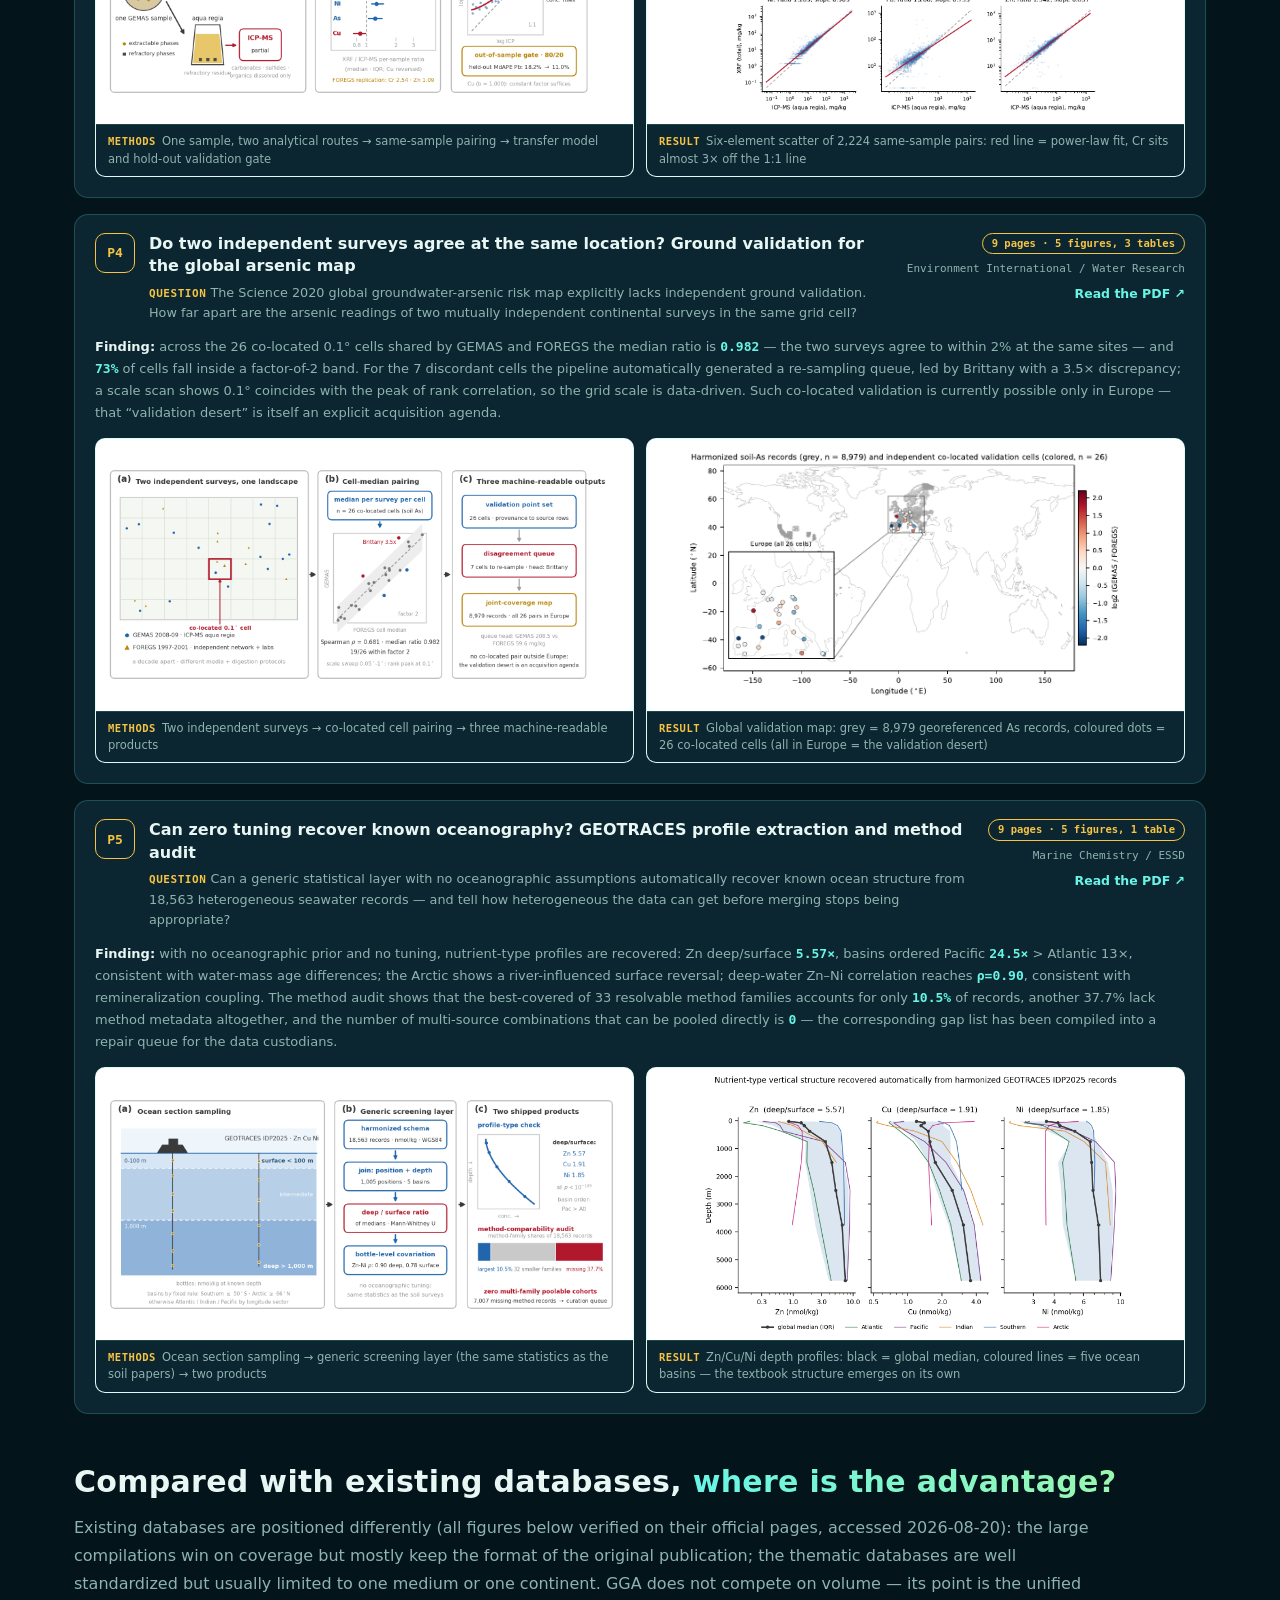
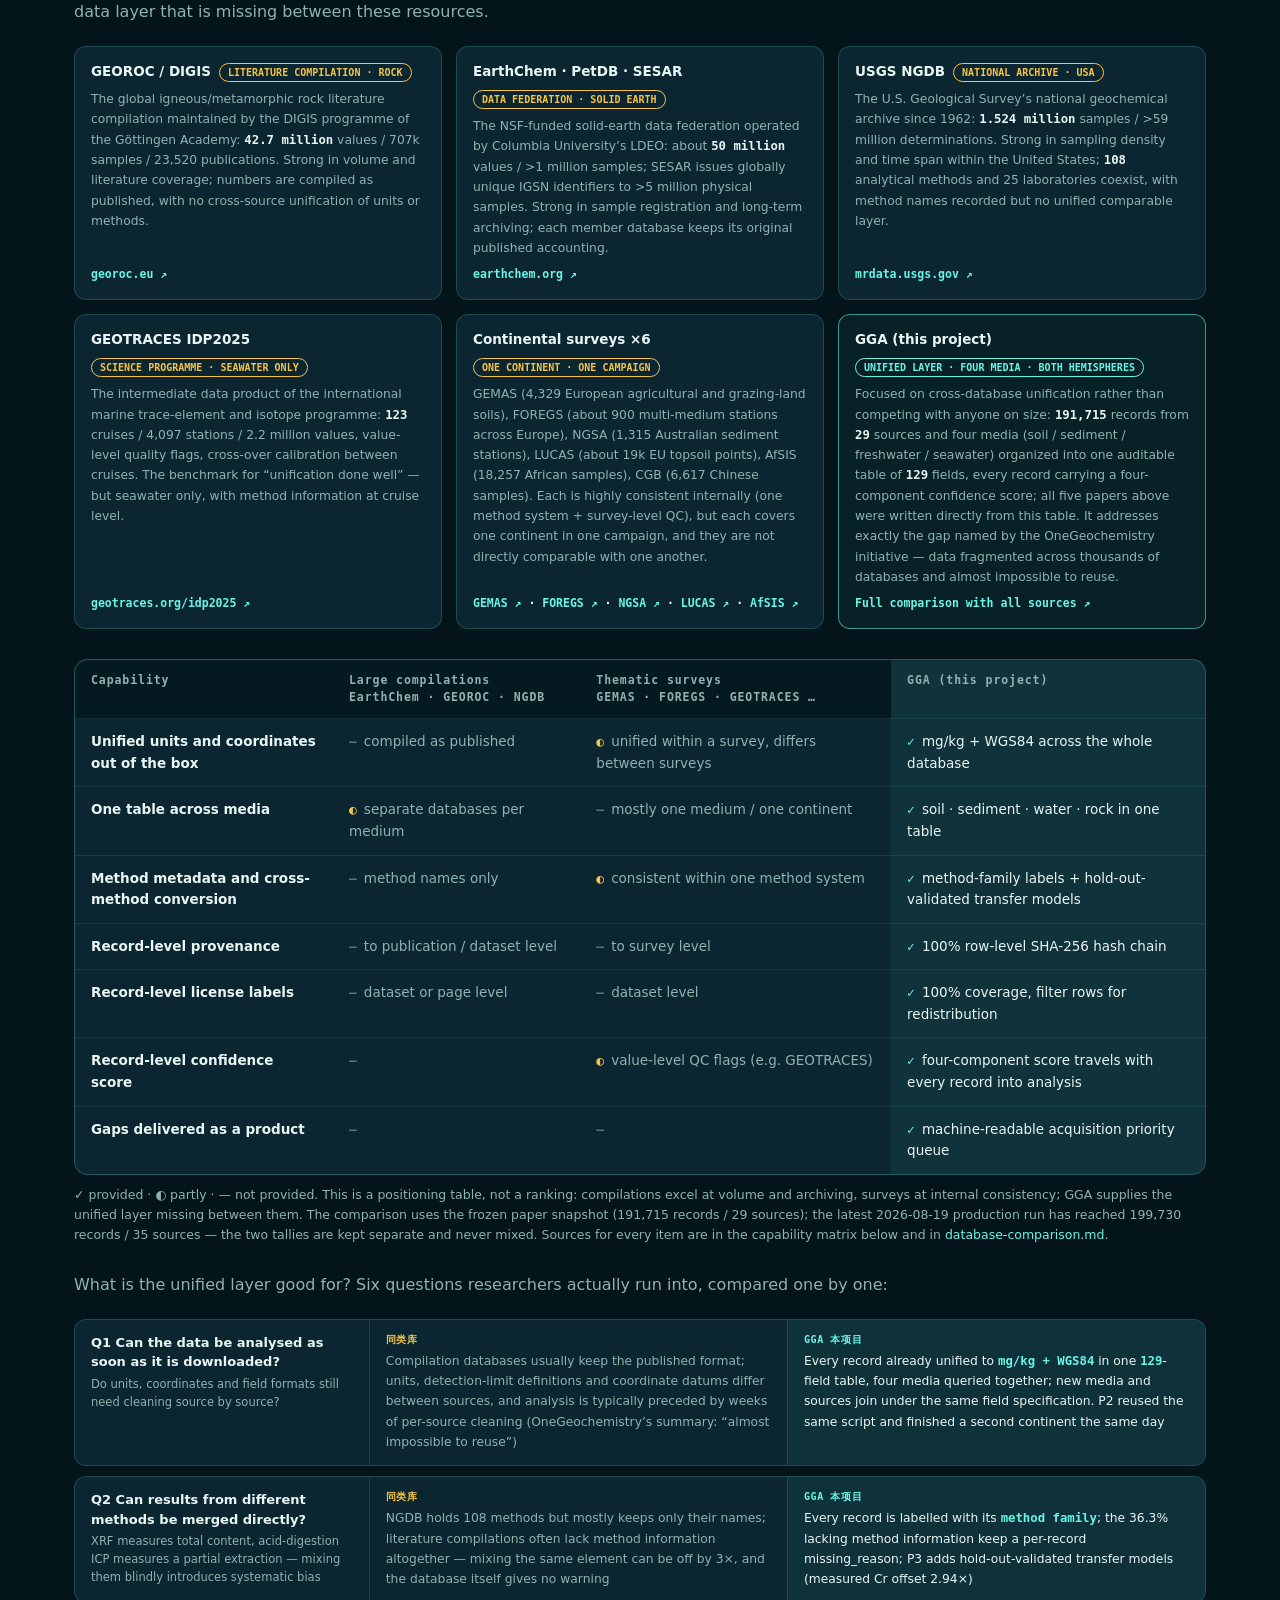
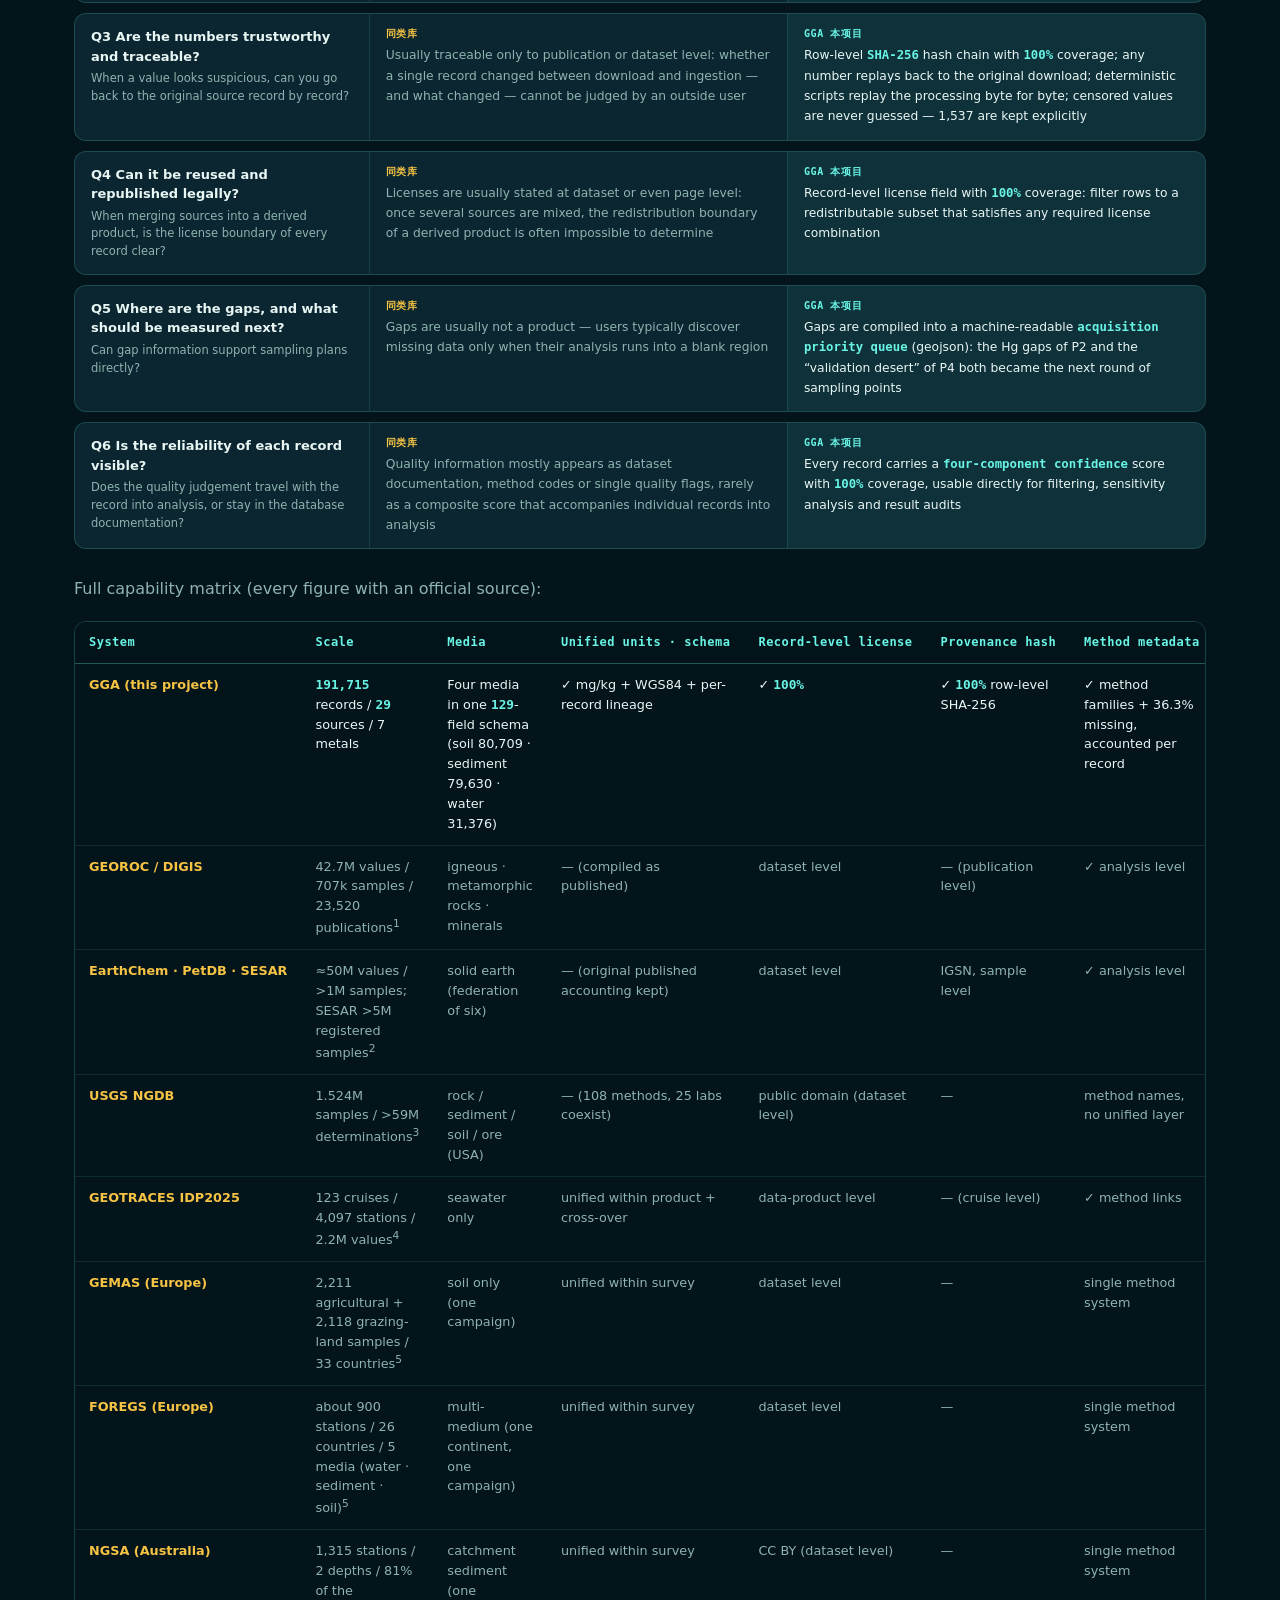
==== commit c139c982: "[site/revert]: restore original public wording" ====
--- a/en.html
+++ b/en.html
@@ -4,7 +4,7 @@
 <meta charset="UTF-8">
 <meta name="viewport" content="width=device-width, initial-scale=1">
 <title>Global Geochemical Atlas Skill · A reusable research skill for AI agents · Team Token Agents</title>
-<meta name="description" content="Global Geochemical Atlas: a reusable, agent-native research skill. An AI agent autonomously acquires public geochemical data, runs unit and coordinate quality control, renders interactive element atlases, and binds supported evidence claims to artifact SHA-256 fingerprints. Champion of the SynMatAI AI4S Future ScienceSkills Hackathon.">
+<meta name="description" content="Global Geochemical Atlas: a reusable, agent-native research skill. An AI agent autonomously acquires public geochemical data, runs unit and coordinate quality control, renders interactive element atlases, and archives every number with a SHA-256 fingerprint. Champion of the SynMatAI AI4S Future ScienceSkills Hackathon.">
 <meta name="theme-color" content="#03141b">
 <link rel="canonical" href="https://asimfish.github.io/global-geochemical-atlas-demo/en.html">
 <link rel="icon" type="image/svg+xml" href="data:image/svg+xml,%3Csvg xmlns='http://www.w3.org/2000/svg' viewBox='0 0 64 64'%3E%3Crect width='64' height='64' rx='14' fill='%2303141b'/%3E%3Ccircle cx='32' cy='32' r='23' fill='none' stroke='%2369f5e6' stroke-width='2.6'/%3E%3Cellipse cx='32' cy='32' rx='23' ry='9' fill='none' stroke='%2369f5e6' stroke-opacity='.5' stroke-width='1.4'/%3E%3Ccircle cx='46' cy='18' r='4.6' fill='%23f6c344'/%3E%3Ccircle cx='15' cy='38' r='3.9' fill='%23ff5c78'/%3E%3Ccircle cx='39' cy='48' r='3.4' fill='%2369f5e6'/%3E%3C/svg%3E">
@@ -13,14 +13,14 @@
 <meta property="og:locale" content="en_US">
 <meta property="og:url" content="https://asimfish.github.io/global-geochemical-atlas-demo/en.html">
 <meta property="og:title" content="Global Geochemical Atlas Skill · A reusable research skill for AI agents">
-<meta property="og:description" content="An AI agent autonomously acquires public geochemical data, unifies units, runs quality control, traces every record to its source, renders interactive element atlases and flags anomaly candidates — supported evidence claims are bound to artifact SHA-256 fingerprints. Champion of the SynMatAI AI4S Future ScienceSkills Hackathon.">
+<meta property="og:description" content="An AI agent autonomously acquires public geochemical data, unifies units, runs quality control, traces every record to its source, renders interactive element atlases and flags anomaly candidates — every number carries a SHA-256 fingerprint. Champion of the SynMatAI AI4S Future ScienceSkills Hackathon.">
 <meta property="og:image" content="https://asimfish.github.io/global-geochemical-atlas-demo/assets/global-overview-1920x1080.png">
 <meta property="og:image:width" content="1920">
 <meta property="og:image:height" content="1080">
 <meta property="og:image:alt" content="Screenshot of the interactive global element distribution atlas">
 <meta name="twitter:card" content="summary_large_image">
 <meta name="twitter:title" content="Global Geochemical Atlas Skill · A reusable research skill for AI agents">
-<meta name="twitter:description" content="Autonomous acquisition, quality control, mapping and anomaly screening of public geochemical data — supported evidence claims are bound to artifact SHA-256 fingerprints.">
+<meta name="twitter:description" content="Autonomous acquisition, quality control, mapping and anomaly screening of public geochemical data — every number carries a SHA-256 fingerprint.">
 <meta name="twitter:image" content="https://asimfish.github.io/global-geochemical-atlas-demo/assets/global-overview-1920x1080.png">
 <link rel="alternate" hreflang="zh-CN" href="https://asimfish.github.io/global-geochemical-atlas-demo/">
 <link rel="alternate" hreflang="en" href="https://asimfish.github.io/global-geochemical-atlas-demo/en.html">
@@ -129,10 +129,10 @@
     <div class="hero-band fx">
       <div class="hero-flow">
         <span class="hf-step"><b>Acquire</b><small>36 SOURCES</small></span><i>→</i>
-        <span class="hf-step"><b>Standardize</b><small>Medium-aware units · WGS84</small></span><i>→</i>
+        <span class="hf-step"><b>Standardize</b><small>mg/kg · WGS84</small></span><i>→</i>
         <span class="hf-step gold"><b>QC &amp; repair</b><small>ITERATION LOOP</small></span><i>→</i>
         <span class="hf-step red"><b>Screen anomalies</b><small>ROBUST-Z · FDR</small></span><i>→</i>
-        <a class="hf-step gold" href="live/world-temporal.html" target="_blank" rel="noopener"><b>Explore time</b><small>COVERAGE / CHANGE</small></a><i>→</i>
+        <a class="hf-step gold" href="live/world-temporal.html" target="_blank" rel="noopener"><b>Attribute in time</b><small>GEOGENIC / INPUT</small></a><i>→</i>
         <span class="hf-step"><b>Draft papers</b><small>5 SCIENTIFIC QUESTIONS</small></span>
       </div>
       <p class="hero-formula">Multi-source acquisition + standardization gates + QC repair loop = <b>a trustworthy global element atlas, and papers</b></p>
@@ -217,7 +217,7 @@
         <div class="thumb"><span class="tag" style="--c:#9af7b0">OUTPUT 2</span><img src="assets/database-view-1920x1080.png" alt="Standardized geochemical database" loading="lazy"></div>
         <div class="body">
           <h3>Standardized geochemical database</h3>
-          <p>Long-table structure aligned with ODM2 semantics: solids use mg/kg and water mass/volume measurements use µg/L; mass-basis nmol/kg is retained when density is unknown. Coordinates use WGS84 only where source evidence supports conversion. Original values are never overwritten — the downloadable CSV is the standardized database itself.</p>
+          <p>Long-table structure aligned with ODM2 semantics: units unified to mg/kg, coordinates to WGS84, original values never overwritten — the downloadable CSV is the standardized database itself.</p>
           <div class="links"><span style="color:var(--mint);font-weight:700">Open the atlas · Database tab ↗</span></div>
         </div>
       </a>
@@ -301,8 +301,8 @@
         </div>
       </article>
       <article class="how-card fx" style="--c:var(--gold)">
-        <div class="how-head"><span class="how-no">03</span><b>Each evaluation round uses isolated context</b></div>
-        <p class="promise">A machine-readable reviewer contract excludes previous conclusions from the review context. This reduces carryover; it does not prove statistical independence or eliminate shared model biases.</p>
+        <div class="how-head"><span class="how-no">03</span><b>Each evaluation round stays independent</b></div>
+        <p class="promise">A round must be reviewed without being influenced by the previous round’s conclusions. This is written into a machine-readable reviewer contract, not left to convention.</p>
         <p class="detail">The contract requires the skeptic to come from a different model family than the executor, to work in a brand-new thread, to see none of the executor’s explanations, and to read only the output files themselves; if a path or SHA-256 in the briefing does not match, it must refuse to review. As for cross-run memory (<code>memory.json</code>), it records only how often each source has succeeded or failed before, and its sole effect is the order in which round 1 tries sources: it cannot add a source and takes part in no decision. Evidence gathered in the current run always outranks memory from earlier ones.</p>
         <div class="how-foot">
           <div class="row"><span class="lbl">CODE</span>
@@ -312,8 +312,8 @@
       </article>
       <article class="how-card fx">
         <div class="how-head"><span class="how-no">04</span><b>SHA-256 fingerprints, one per result</b></div>
-        <p class="promise">Fingerprints bind the frozen request, source bytes, delivered artifacts, and the supported claims in a canonical evidence appendix.</p>
-        <p class="detail">The request is hashed before work starts; source bytes are checked against their registered hashes. Of the 18 core outputs, <code>run_summary.json</code> hashes the other 17, not itself. <code>claim_ledger.py</code> independently recomputes supported claims and binds their values, statements, scopes and evidence locators to artifact hashes. <code>--render-answer</code> produces a canonical evidence appendix; <code>--check-answer</code> rejects changed or unsupported entries by exact comparison with a freshly rebuilt ledger. This is not semantic verification of arbitrary prose, and SHA-256 proves byte identity, not scientific truth. Map provenance exposes the available source identifiers and record evidence without inventing missing DOI or row locators.</p>
+        <p class="promise">Hashes are taken in four places: the task request itself, every downloaded source file, the 18 output files, and every number in the final answer.</p>
+        <p class="detail">The request is hashed before work starts, so a goal that drifts midway shows up; source files must pass a registered hash check before ingestion; <code>run_summary.json</code> records the hash of each of the 18 outputs. The last layer is the claim ledger: <code>claim_ledger.py</code> lists every number in the outputs that could be quoted in an answer and binds each one to a file, a JSON pointer and a hash, recomputing all of it on every call so the executor cannot edit it. Once the answer is drafted, <code>--check-answer</code> compares it against the ledger; a number that does not match is treated as a phantom and may not be published. Inside the atlas, any point can likewise be followed down to its DOI, the row of the original table and the hash.</p>
         <div class="how-foot">
           <div class="row"><span class="lbl">CODE</span>
           <a href="https://github.com/asimfish/global-geochemical-atlas-skill/blob/main/skills/global-geochemical-atlas/scripts/claim_ledger.py" target="_blank" rel="noopener">claim_ledger.py</a></div>
@@ -323,7 +323,7 @@
       <article class="how-card fx" style="--c:#9af7b0">
         <div class="how-head"><span class="how-no">05</span><b>Temporal evolution lives inside the atlas</b></div>
         <p class="promise">Temporal evolution is not a separate deliverable. It is a view inside the atlas: switch to it and it is there, running on the same standardized database.</p>
-        <p class="detail">The temporal view uses the selected region and available temporal evidence from the same standardized database. Record-level sampling dates and dataset collection windows are distinguished; missing dates are disclosed rather than invented. The historical demo spans 1986–2024, not a guaranteed range for every request. This is exploratory visualization: changes in coverage or concentrations do not establish geological background, external inputs or causality.</p>
+        <p class="detail">For sources with reliable sampling dates, the atlas can play year by year from 1986 to 2024, which helps tell whether a high value has always been the geological background or appeared later as an external input. Because it uses the same data, the evidence chain and the scientific boundaries of the main view hold in the temporal view too; there is no second set of accounting to maintain.</p>
         <div class="how-foot">
           <div class="row"><span class="lbl">LIVE</span>
           <a class="site" href="live/world-temporal.html" target="_blank" rel="noopener">Open the online temporal view ↗</a>
@@ -617,7 +617,7 @@
             <tr><th>Capability</th><th>Large compilations<br>EarthChem · GEOROC · NGDB</th><th>Thematic surveys<br>GEMAS · FOREGS · GEOTRACES …</th><th>GGA (this project)</th></tr>
           </thead>
           <tbody>
-            <tr><td><b class="cap">Unified units and coordinates out of the box</b></td><td class="dim2"><span class="mk no">—</span>compiled as published</td><td class="dim2"><span class="mk part">◐</span>unified within a survey, differs between surveys</td><td><span class="mk yes">✓</span>medium-aware units; evidence-supported WGS84 coordinates</td></tr>
+            <tr><td><b class="cap">Unified units and coordinates out of the box</b></td><td class="dim2"><span class="mk no">—</span>compiled as published</td><td class="dim2"><span class="mk part">◐</span>unified within a survey, differs between surveys</td><td><span class="mk yes">✓</span>mg/kg + WGS84 across the whole database</td></tr>
             <tr><td><b class="cap">One table across media</b></td><td class="dim2"><span class="mk part">◐</span>separate databases per medium</td><td class="dim2"><span class="mk no">—</span>mostly one medium / one continent</td><td><span class="mk yes">✓</span>soil · sediment · water · rock in one table</td></tr>
             <tr><td><b class="cap">Method metadata and cross-method conversion</b></td><td class="dim2"><span class="mk no">—</span>method names only</td><td class="dim2"><span class="mk part">◐</span>consistent within one method system</td><td><span class="mk yes">✓</span>method-family labels + hold-out-validated transfer models</td></tr>
             <tr><td><b class="cap">Record-level provenance</b></td><td class="dim2"><span class="mk no">—</span>to publication / dataset level</td><td class="dim2"><span class="mk no">—</span>to survey level</td><td><span class="mk yes">✓</span>100% row-level SHA-256 hash chain</td></tr>
@@ -633,7 +633,7 @@
         <div class="q-row">
           <div class="q"><b>Q1 Can the data be analysed as soon as it is downloaded?</b><span>Do units, coordinates and field formats still need cleaning source by source?</span></div>
           <div class="them">Compilation databases usually keep the published format; units, detection-limit definitions and coordinate datums differ between sources, and analysis is typically preceded by weeks of per-source cleaning (OneGeochemistry’s summary: “almost impossible to reuse”)</div>
-          <div class="us2">Records use <b>medium-aware units and evidence-supported WGS84 coordinates</b> in one <b>129</b>-field table, four media queried together; new media and sources join under the same field specification. P2 reused the same script and finished a second continent the same day</div>
+          <div class="us2">Every record already unified to <b>mg/kg + WGS84</b> in one <b>129</b>-field table, four media queried together; new media and sources join under the same field specification. P2 reused the same script and finished a second continent the same day</div>
         </div>
         <div class="q-row">
           <div class="q"><b>Q2 Can results from different methods be merged directly?</b><span>XRF measures total content, acid-digestion ICP measures a partial extraction — mixing them blindly introduces systematic bias</span></div>
@@ -665,7 +665,7 @@
       <div class="cmp-scroll">
         <table class="cmp" style="min-width:1100px">
           <tr><th>System</th><th>Scale</th><th>Media</th><th>Unified units · schema</th><th>Record-level license</th><th>Provenance hash</th><th>Method metadata</th><th>Confidence · QC</th><th>Cross-validation</th><th>Gap queue</th></tr>
-          <tr><td>GGA (this project)</td><td class="us"><b>191,715</b> records / <b>29</b> sources / 7 metals</td><td class="us">Four media in one <b>129</b>-field schema (soil 80,709 · sediment 79,630 · water 31,376)</td><td class="us">✓ medium-aware units + evidence-supported WGS84 + per-record lineage</td><td class="us">✓ <b>100%</b></td><td class="us">✓ <b>100%</b> row-level SHA-256</td><td class="us">✓ method families + 36.3% missing, accounted per record</td><td class="us">✓ four-component confidence <b>100%</b>; <b>1,537</b> censored values kept explicitly</td><td class="us">✓ <b>26</b> co-located cells (P4)</td><td class="us">✓ acquisition-priority geojson queue</td></tr>
+          <tr><td>GGA (this project)</td><td class="us"><b>191,715</b> records / <b>29</b> sources / 7 metals</td><td class="us">Four media in one <b>129</b>-field schema (soil 80,709 · sediment 79,630 · water 31,376)</td><td class="us">✓ mg/kg + WGS84 + per-record lineage</td><td class="us">✓ <b>100%</b></td><td class="us">✓ <b>100%</b> row-level SHA-256</td><td class="us">✓ method families + 36.3% missing, accounted per record</td><td class="us">✓ four-component confidence <b>100%</b>; <b>1,537</b> censored values kept explicitly</td><td class="us">✓ <b>26</b> co-located cells (P4)</td><td class="us">✓ acquisition-priority geojson queue</td></tr>
           <tr><td>GEOROC / DIGIS</td><td>42.7M values / 707k samples / 23,520 publications<sup>1</sup></td><td>igneous · metamorphic rocks · minerals</td><td>— (compiled as published)</td><td>dataset level</td><td>— (publication level)</td><td>✓ analysis level</td><td>—</td><td>—</td><td>—</td></tr>
           <tr><td>EarthChem · PetDB · SESAR</td><td>≈50M values / &gt;1M samples; SESAR &gt;5M registered samples<sup>2</sup></td><td>solid earth (federation of six)</td><td>— (original published accounting kept)</td><td>dataset level</td><td>IGSN, sample level</td><td>✓ analysis level</td><td>—</td><td>—</td><td>—</td></tr>
           <tr><td>USGS NGDB</td><td>1.524M samples / &gt;59M determinations<sup>3</sup></td><td>rock / sediment / soil / ore (USA)</td><td>— (108 methods, 25 labs coexist)</td><td>public domain (dataset level)</td><td>—</td><td>method names, no unified layer</td><td>—</td><td>—</td><td>—</td></tr>
